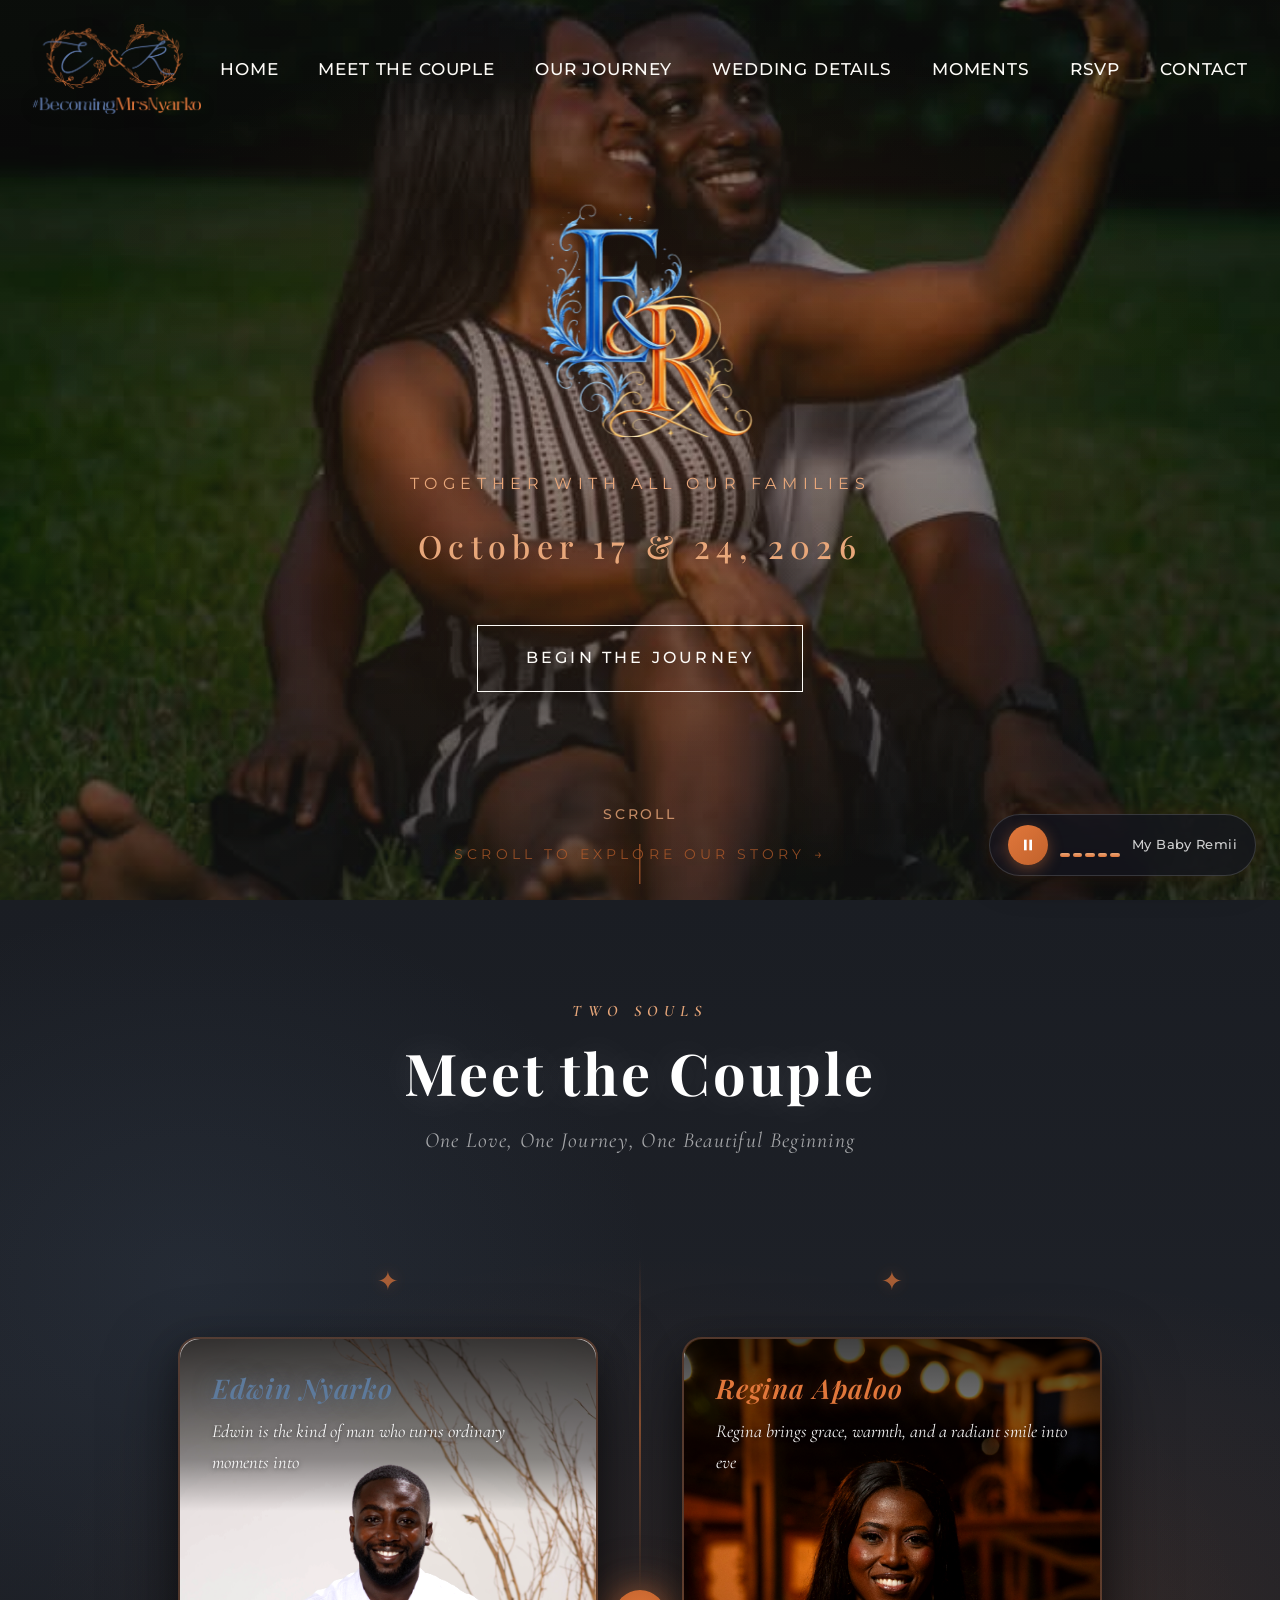
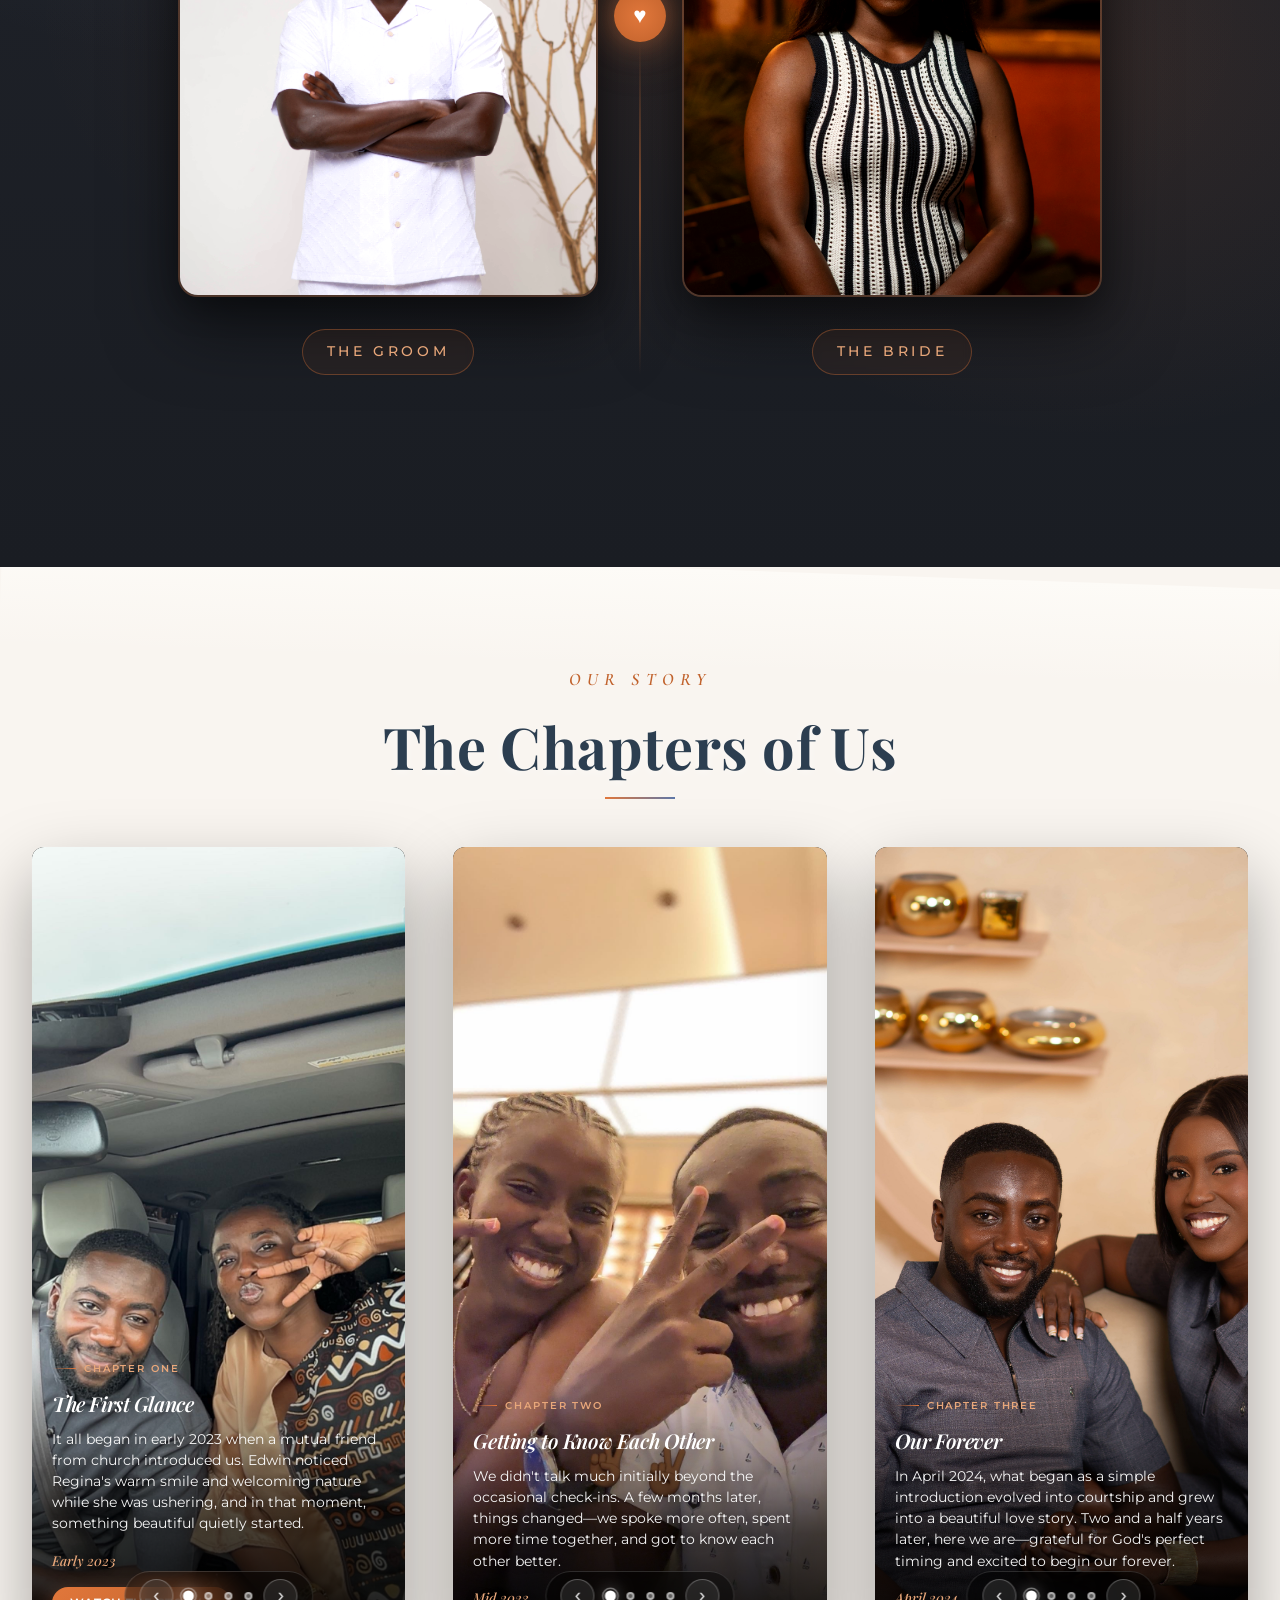
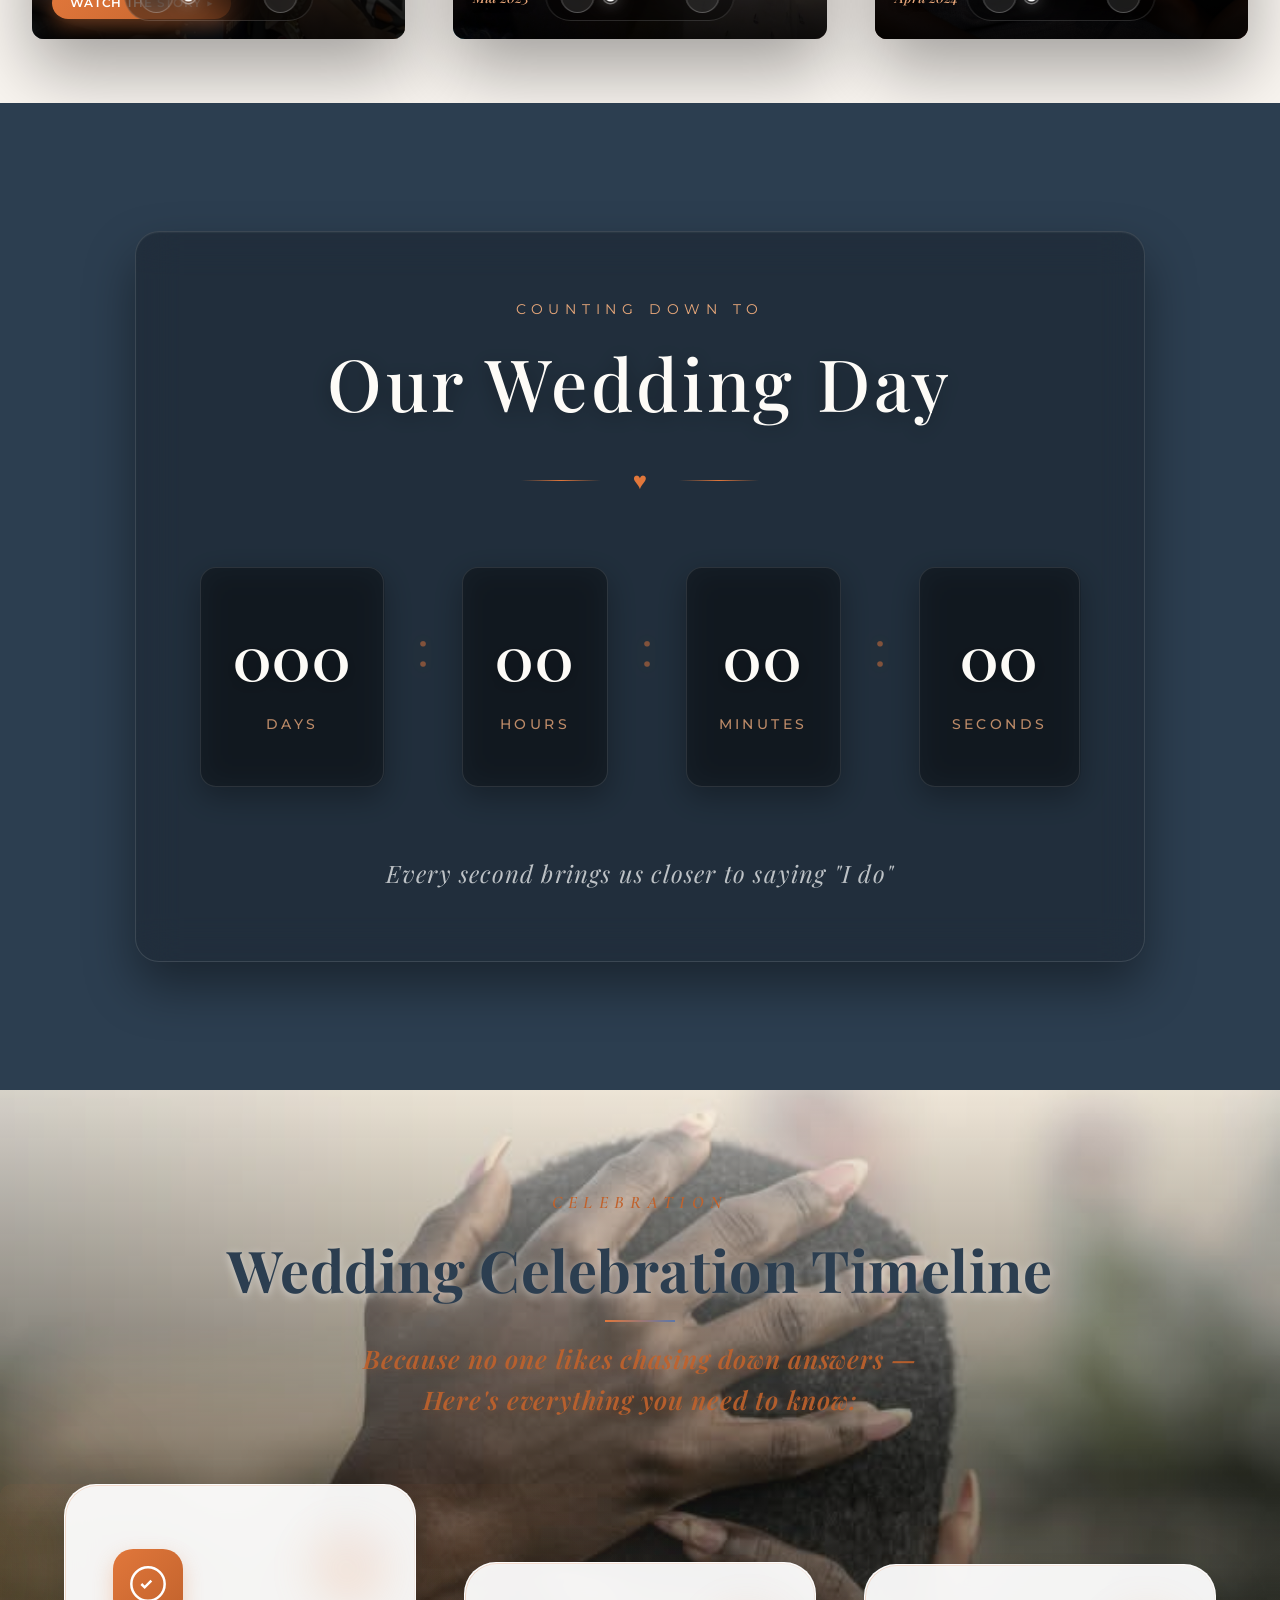
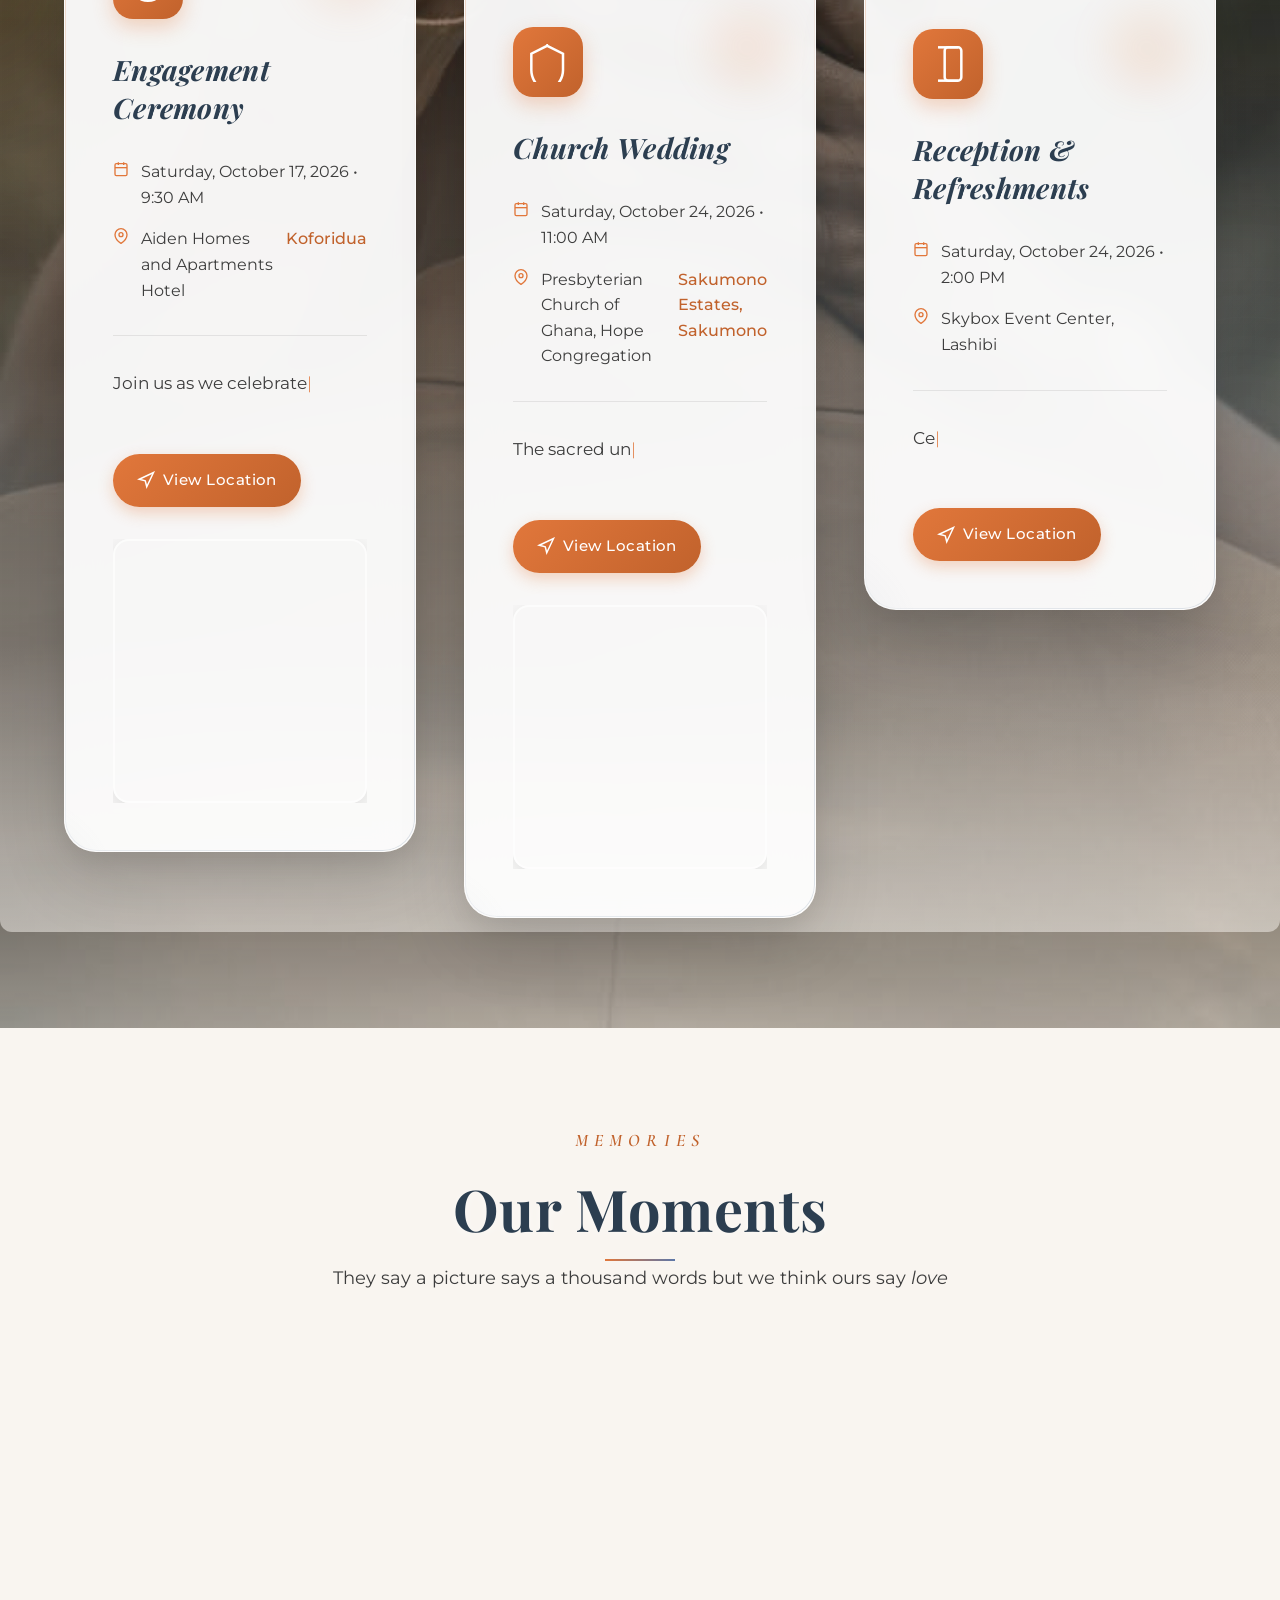
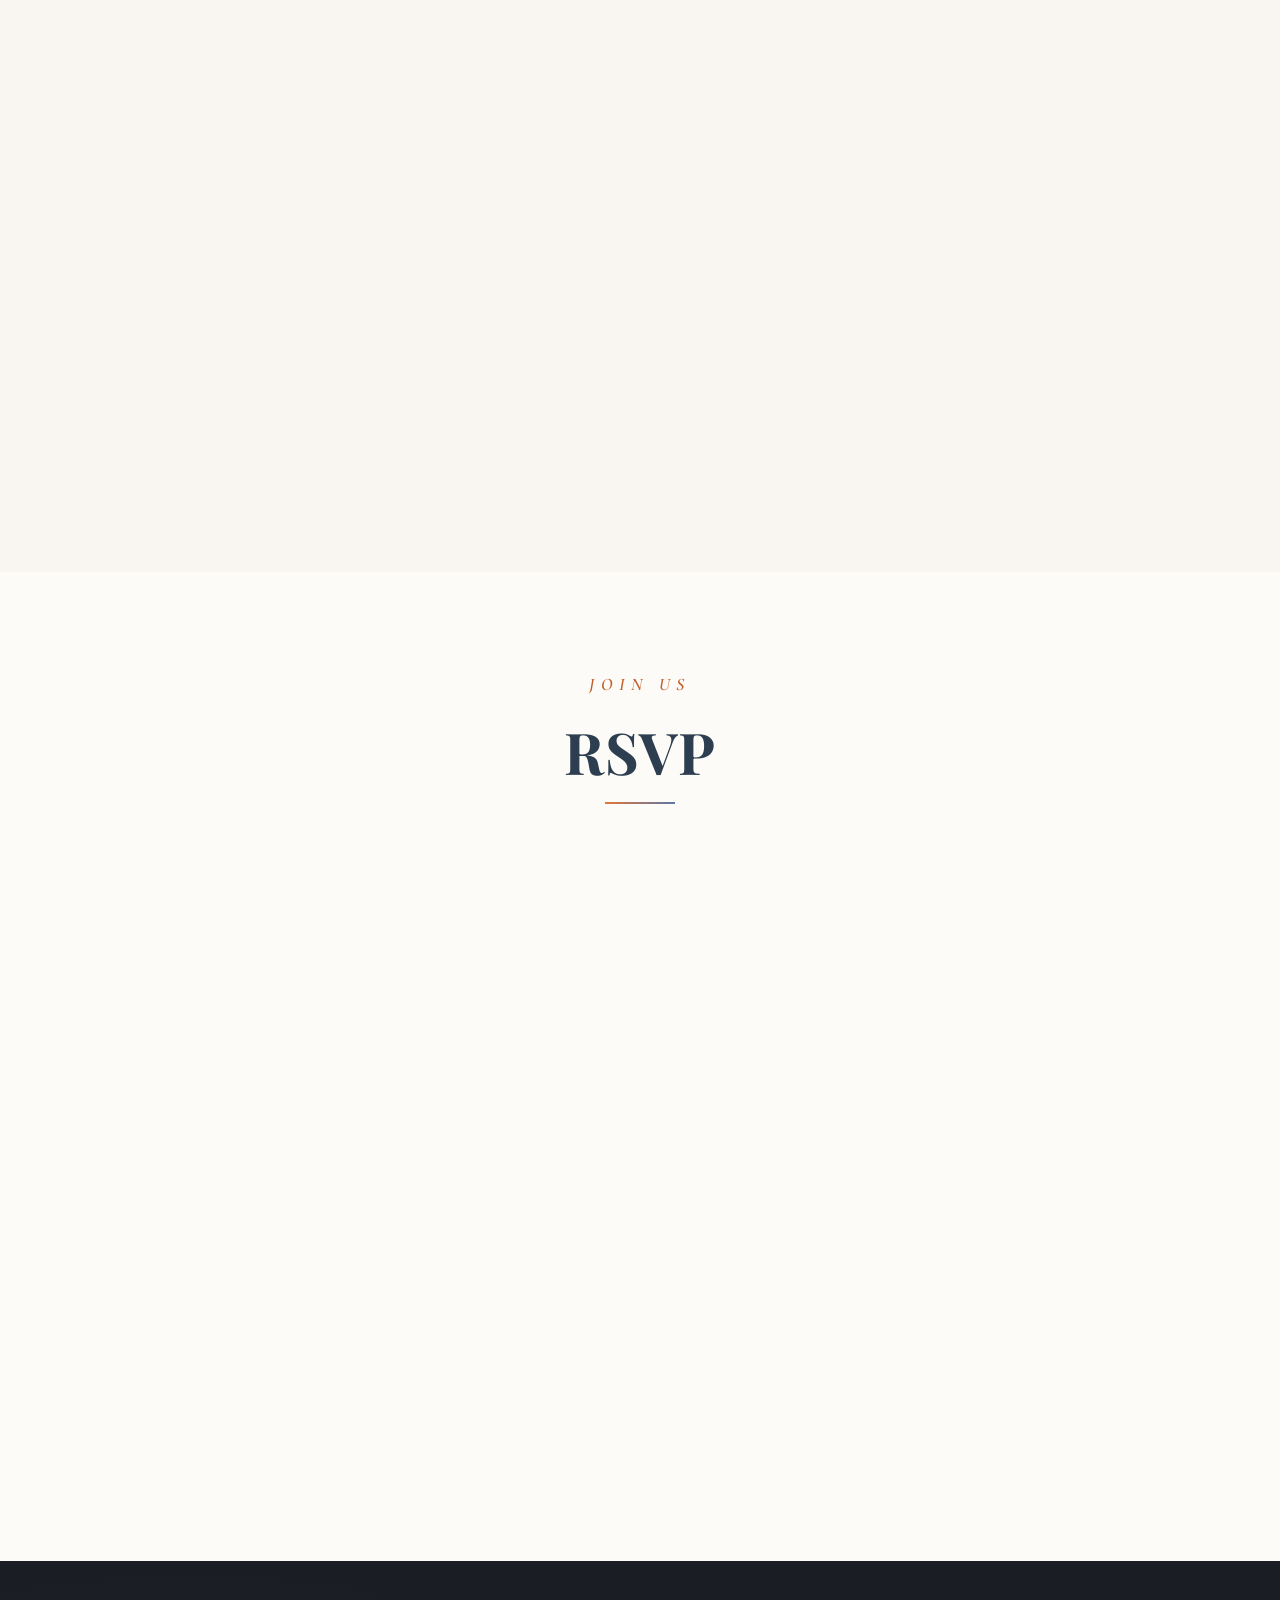
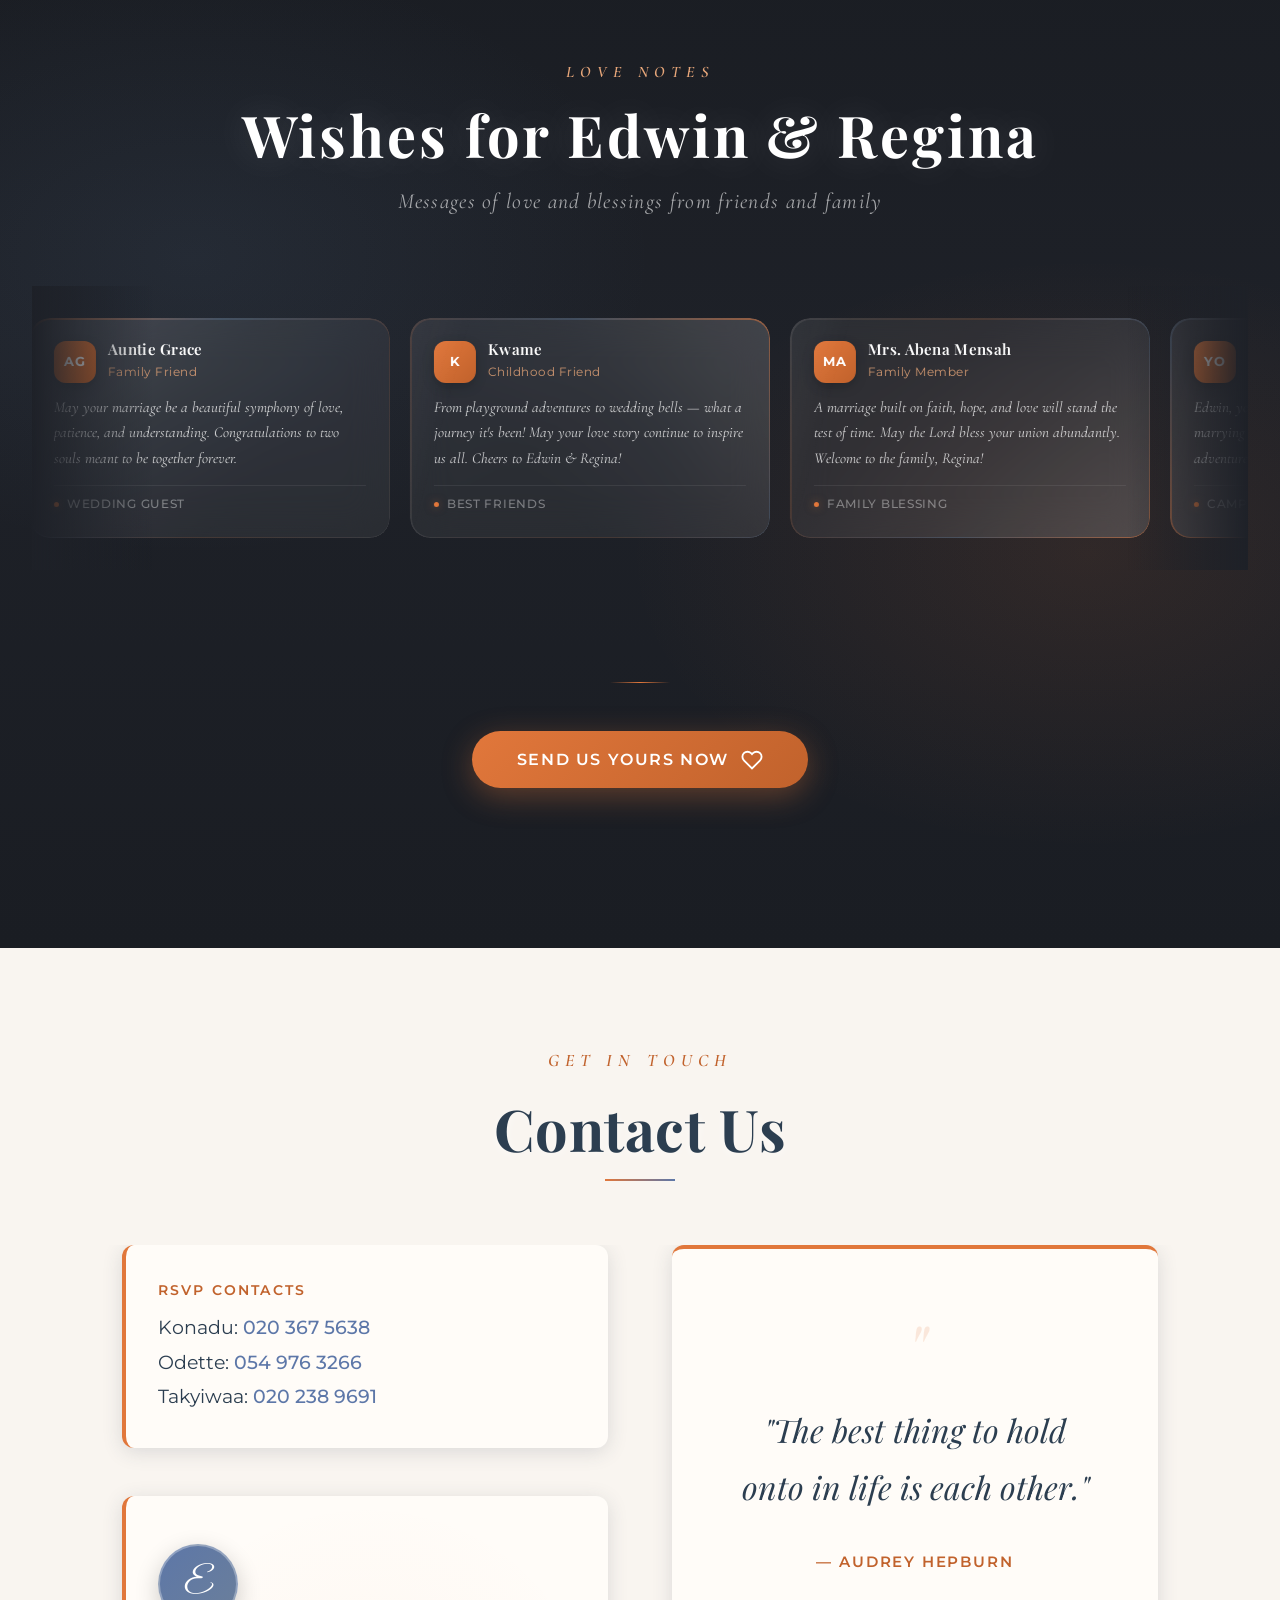
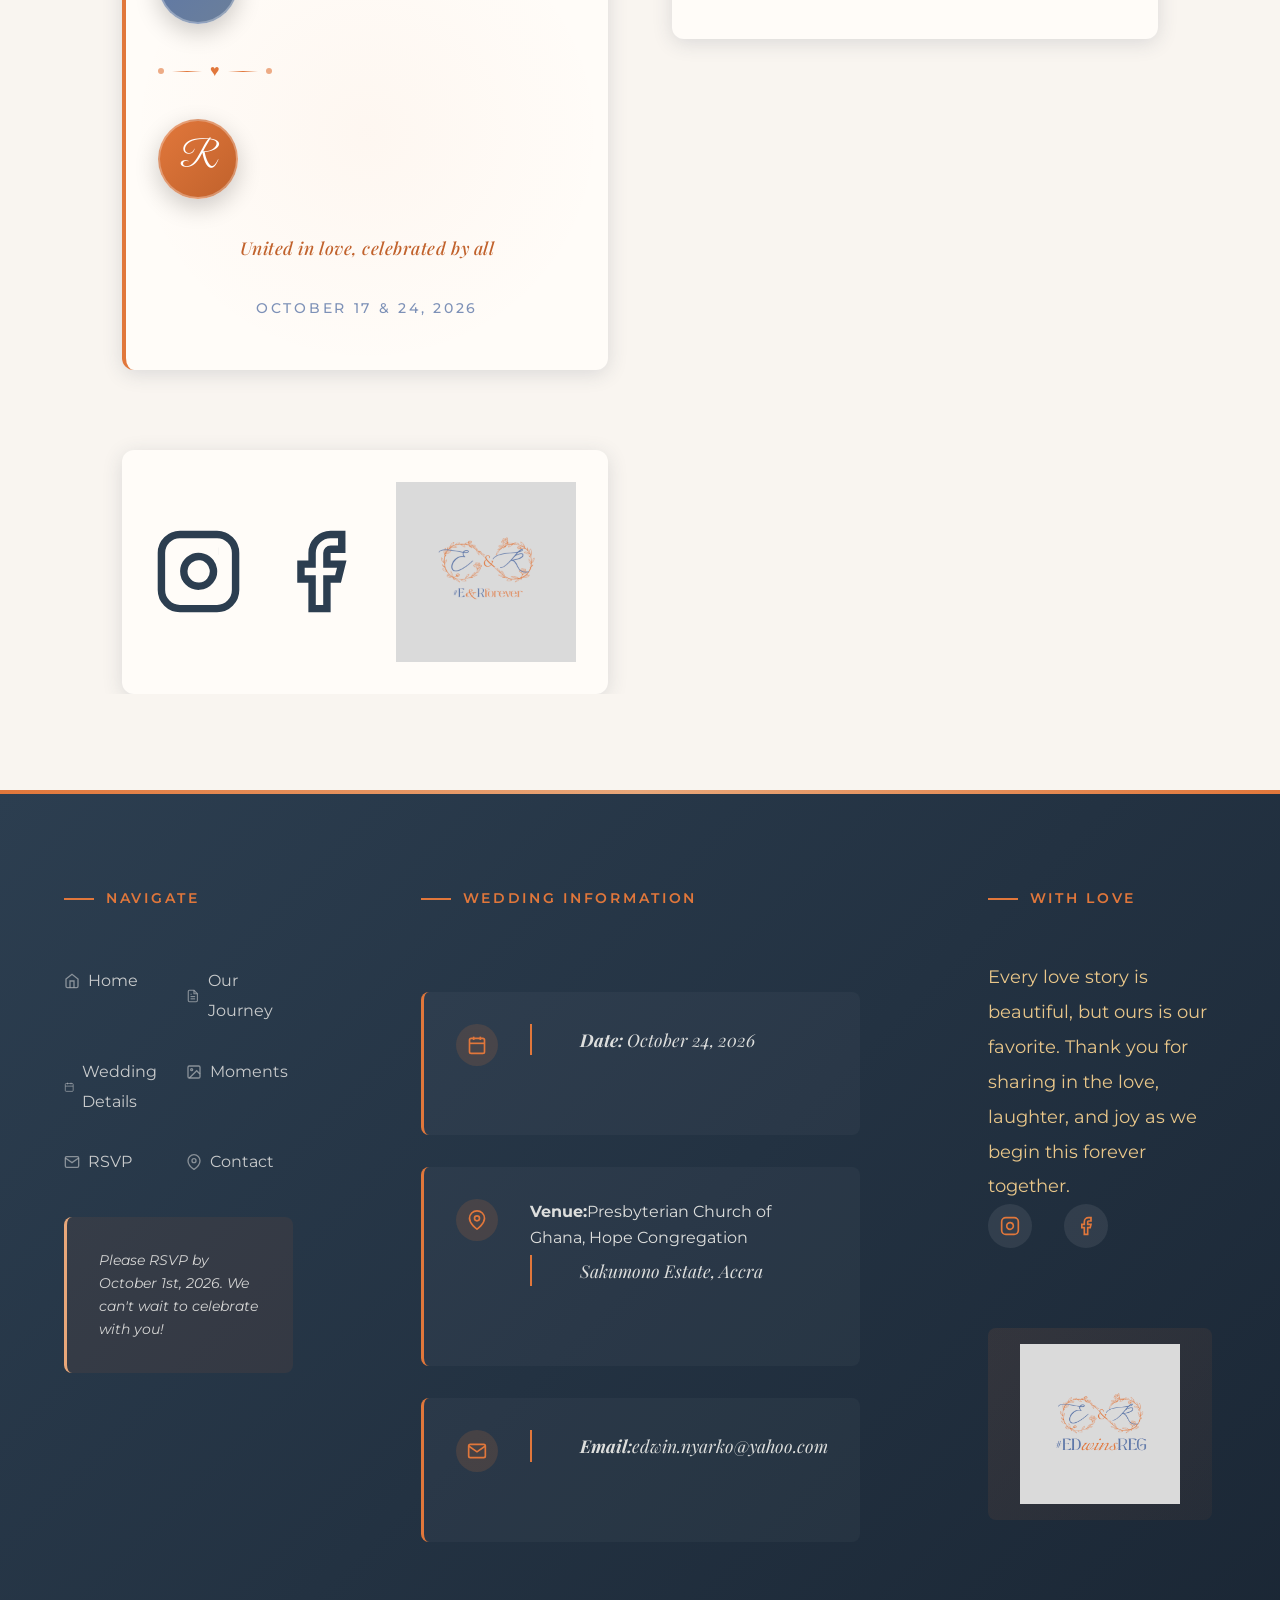
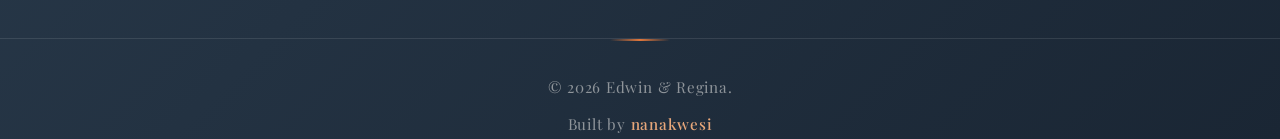
==== index.html @ 13829466 "Fix social preview meta tags" ====
<!DOCTYPE html>
<html lang="en">
<head>
    <meta charset="UTF-8">
    <meta name="viewport" content="width=device-width, initial-scale=1.0, maximum-scale=5.0, minimum-scale=1.0, viewport-fit=cover">
    <title>Edwin & Regina- Our wedding</title>
    <link rel="icon" href="favicon.ico">
    <meta name="description" content="Hello, Good day. We’re delighted to share this special news of our wedding with you. We would be happy to have you join us as we celebrate this special moment and the beginning of this journey together. Kindly find our wedding invitation attached, with all the details. We look forward to celebrating with you!">
    <meta property="og:title" content="Edwin & Regina | A Love Story">
    <meta property="og:description" content="Hello, Good day. We’re delighted to share this special news of our wedding with you. We would be happy to have you join us as we celebrate this special moment and the beginning of this journey together. Kindly find our wedding invitation attached, with all the details. We look forward to celebrating with you!">
    <meta property="og:image" content="social preview.jpeg">
    <meta property="og:image:width" content="1200">
    <meta property="og:image:height" content="630">
    <meta property="og:url" content="https://carsgod.github.io/EDwinsREG.forever/">
    <meta property="og:image" content="https://carsgod.github.io/EDwinsREG.forever/social%20preview.jpeg">
    <meta property="og:type" content="website">
    <meta name="twitter:card" content="summary_large_image">
    <meta name="twitter:title" content="Edwin & Regina | A Love Story">
    <meta name="twitter:description" content="Hello, Good day. We’re delighted to share this special news of our wedding with you. We would be happy to have you join us as we celebrate this special moment and the beginning of this journey together. Kindly find our wedding invitation attached, with all the details. We look forward to celebrating with you!">
    <meta name="twitter:image" content="https://carsgod.github.io/EDwinsREG.forever/social%20preview.jpeg">
    <link rel="preconnect" href="https://fonts.googleapis.com">
    <link rel="preconnect" href="https://fonts.gstatic.com" crossorigin>
    <link href="https://fonts.googleapis.com/css2?family=Great+Vibes&family=Playfair+Display:ital,wght@0,400;0,500;0,600;0,700;1,400&family=Cormorant+Garamond:ital,wght@0,300;0,400;0,500;0,600;1,300;1,400&family=Montserrat:wght@300;400;500&display=swap" rel="stylesheet">
    <link rel="stylesheet" href="styles.css">
</head>
<body>
    <!-- Navbar -->
    <nav id="navbar" class="navbar">
        <div class="nav-container">
            <a href="#home" class="nav-logo">
                <img src="images/Becoming Mrs Nyarko.png" alt="Edwin & Regina Wedding Logo" width="300" height="90" decoding="async" fetchpriority="high">
            </a>
            <button class="nav-toggle" aria-label="Toggle menu">
                <span></span>
                <span></span>
                <span></span>
            </button>
            <ul class="nav-menu">
                <li><a href="#home" class="nav-link">Home</a></li>
                <li><a href="#couple" class="nav-link">Meet the Couple</a></li>
                <li><a href="#journey" class="nav-link">Our Journey</a></li>
                <li><a href="#details" class="nav-link">Wedding Details</a></li>
                <li><a href="#moments" class="nav-link">Moments</a></li>
                <li><a href="#rsvp" class="nav-link">RSVP</a></li>
                <li><a href="#contact" class="nav-link">Contact</a></li>
            </ul>
        </div>
    </nav>

    <!-- Mobile Menu Overlay -->
    <div class="mobile-menu">
        <ul class="mobile-nav-list">
            <li><a href="#home" class="mobile-nav-link">Home</a></li>
            <li><a href="#couple" class="mobile-nav-link">Meet the Couple</a></li>
            <li><a href="#journey" class="mobile-nav-link">Our Journey</a></li>
            <li><a href="#details" class="mobile-nav-link">Wedding Details</a></li>
            <li><a href="#moments" class="mobile-nav-link">Moments</a></li>
            <li><a href="#rsvp" class="mobile-nav-link">RSVP</a></li>
            <li><a href="#contact" class="mobile-nav-link">Contact</a></li>
        </ul>
    </div>

    <!-- Hero Section -->
    <section id="home" class="hero">
        <div class="hero-video-wrapper">
             <video class="hero-video" autoplay muted loop playsinline poster="images 3/park.jpeg">
                <source src="herovideo.mp4" type="video/mp4">
            </video>
            <div class="hero-overlay"></div>
        </div>
        <div class="hero-content">
            <h1 class="hero-title animate-fade-up delay-1">
                <span class="name-edwin">Edwin</span>
                <span class="name-ampersand">&</span>
                <span class="name-regina">Regina</span>
            <img class="hero-names-image" src="images/meet couple background.png" alt="Edwin & Regina" width="480" height="270" decoding="async" fetchpriority="high">
            </h1>
            <p class="hero-subtitle animate-fade-up">Together with all our families</p>
            <div class="hero-date animate-fade-up delay-2">October 17 & 24, 2026</div>
            <a href="#couple" class="hero-cta animate-fade-up delay-3">Begin the Journey</a>
        </div>
        <div class="scroll-indicator animate-fade delay-4">
            <span>Scroll</span>
            <div class="scroll-arrow"></div>
        </div>
    </section>

    <!-- Meet the Couple Section -->
    <section id="couple" class="couple">
        <div class="couple-section-header">
            <span class="section-label">Two Souls</span>
            <h2 class="section-title">Meet the Couple</h2>
            <p class="couple-tagline">One Love, One Journey, One Beautiful Beginning</p>
        </div>

        <div class="couple-frames-outer">
            <div class="couple-ring-glow" aria-hidden="true"></div>

            <div class="couple-solo couple-solo--groom">
                <div class="couple-solo-ornament couple-solo-ornament--top" aria-hidden="true">✦</div>
                <div class="couple-portrait-frame">
                    <div class="couple-solo-info couple-card--groom">
                        <div class="couple-card-accent" aria-hidden="true"></div>
                        <h3 class="couple-card-name">Edwin Nyarko</h3>
                        <p class="couple-card-text">Edwin is the kind of man who turns ordinary moments into lifelong memories. With a heart rooted in faith and a spirit of quiet strength.</p>
                    </div>
                    <img src="images/Edwin.jpg.jpeg" alt="Edwin Nyarko — The Groom" class="couple-portrait" width="440" height="620" decoding="async">
                    <div class="couple-portrait-shine" aria-hidden="true"></div>
                </div>
                <span class="couple-role">The Groom</span>
            </div>

            <div class="couple-connector" aria-hidden="true">
                <div class="connector-line-gap"></div>
                <div class="connector-ring">
                    <span class="connector-heart">♥</span>
                </div>
                <div class="connector-line-gap"></div>
            </div>

            <div class="couple-solo couple-solo--bride">
                <div class="couple-solo-ornament couple-solo-ornament--top" aria-hidden="true">✦</div>
                <div class="couple-portrait-frame">
                    <div class="couple-solo-info couple-card--bride">
                        <div class="couple-card-accent" aria-hidden="true"></div>
                        <h3 class="couple-card-name">Regina Apaloo</h3>
                        <p class="couple-card-text">Regina brings grace, warmth, and a radiant smile into every room she enters. A woman of deep emotion and quiet elegance.</p>
                    </div>
                     <img src="images 3/Regina.jpg.jpeg" alt="Regina — The Bride" class="couple-portrait" width="440" height="620" decoding="async">
                    <div class="couple-portrait-shine" aria-hidden="true"></div>
                </div>
                <span class="couple-role">The Bride</span>
            </div>
        </div>
    </section>

    <!-- Our Journey Section -->
    <section id="journey" class="journey">
        <div class="section-header">
            <span class="section-label">Our Story</span>
            <h2 class="section-title">The Chapters of Us</h2>
        </div>

        <div class="journey-stage">
            <!-- Chapter 1 -->
            <div class="journey-chapter reveal" data-chapter="1">
                <div class="chapter-slider">
                    <div class="slide active" data-index="0">
                        <img src="images/chapter 1 first for scroll.JPG" alt="The first glance" class="slide-img" loading="lazy">
                        <div class="slide-overlay">
                            <span class="chapter-number">Chapter One</span>
                            <h3>The First Glance</h3>
                            <p>It all began in early 2023 when a mutual friend from church introduced us. Edwin noticed Regina's warm smile and welcoming nature while she was ushering, and in that moment, something beautiful quietly started.</p>
                            <div class="chapter-date">Early 2023</div>
                            <button class="play-video-btn">Watch the Story ▶</button>
                        </div>
                    </div>
                    <div class="slide" data-index="1">
                        <img src="images/chapter 1 second for scroll.jpeg" alt="First conversation" class="slide-img" loading="lazy">
                        <div class="slide-overlay">
                            <span class="chapter-number">Chapter One</span>
                            <h3>The First Glance</h3>
                            <p>A simple introduction at church opened the door to a love story neither of us saw coming, but both of us felt instantly.</p>
                            <div class="chapter-date">Early 2023</div>
                        </div>
                    </div>
                    <div class="slide" data-index="2">
                        <img src="images/chapter 1 third for scroll.jpeg" alt="First meeting" class="slide-img" loading="lazy">
                        <div class="slide-overlay">
                            <span class="chapter-number">Chapter One</span>
                            <h3>The First Glance</h3>
                            <p>What started as a casual hello soon became the beginning of everything—quiet moments, stolen glances, and hearts beginning to align.</p>
                            <div class="chapter-date">Early 2023</div>
                        </div>
                    </div>
                    <div class="slide" data-index="3">
                        <img src="images/chapter 1 fourth for scroll.jpeg" alt="The beginning" class="slide-img" loading="lazy">
                        <div class="slide-overlay">
                            <span class="chapter-number">Chapter One</span>
                            <h3>The First Glance</h3>
                            <p>That first moment wasn't loud or dramatic—it was gentle, steady, and felt like coming home before we even knew each other's names.</p>
                            <div class="chapter-date">Early 2023</div>
                        </div>
                    </div>

                    <div class="chapter-video-wrapper">
                        <video class="chapter-video" loop playsinline>
                            <source src="how we met.mp4" type="video/mp4">
                        </video>
                        <button class="video-back-btn" aria-label="Back to gallery">✕ Back to Gallery</button>
                    </div>

                    <div class="slider-controls">
                        <button class="slider-arrow prev" aria-label="Previous slide">‹</button>
                        <div class="slider-dots">
                            <button class="dot active" data-index="0" aria-label="Slide 1"></button>
                            <button class="dot" data-index="1" aria-label="Slide 2"></button>
                            <button class="dot" data-index="2" aria-label="Slide 3"></button>
                            <button class="dot" data-index="3" aria-label="Slide 4"></button>
                        </div>
                        <button class="slider-arrow next" aria-label="Next slide">›</button>
                    </div>
                </div>
            </div>

            <!-- Chapter 2 -->
            <div class="journey-chapter reveal" data-chapter="2">
                <div class="chapter-slider">
                    <div class="slide active" data-index="0">
                        <img src="images 2/chapter 2 first for scrolling.JPG" alt="Getting to know each other" class="slide-img" loading="lazy">
                        <div class="slide-overlay">
                            <span class="chapter-number">Chapter Two</span>
                            <h3>Getting to Know Each Other</h3>
                            <p>We didn't talk much initially beyond the occasional check-ins. A few months later, things changed—we spoke more often, spent more time together, and got to know each other better.</p>
                            <div class="chapter-date">Mid 2023</div>
                        </div>
                    </div>
                    <div class="slide" data-index="1">
                        <img src="images 2/chapter 2 second for scrolling.jpeg" alt="Growing closer" class="slide-img" loading="lazy">
                        <div class="slide-overlay">
                            <span class="chapter-number">Chapter Two</span>
                            <h3>Getting to Know Each Other</h3>
                            <p>Every conversation became a little longer, every meeting a little warmer. We found comfort in the simplest exchanges and excitement in every shared moment.</p>
                            <div class="chapter-date">Mid 2023</div>
                        </div>
                    </div>
                    <div class="slide" data-index="2">
                        <img src="images 2/chapter 2 third for scrolling.jpeg" alt="Deepening connection" class="slide-img" loading="lazy">
                        <div class="slide-overlay">
                            <span class="chapter-number">Chapter Two</span>
                            <h3>Getting to Know Each Other</h3>
                            <p>Laughter came easier, silences felt comfortable, and we realized we were building something real—one conversation at a time.</p>
                            <div class="chapter-date">Mid 2023</div>
                        </div>
                    </div>
                    <div class="slide" data-index="3">
                        <img src="images 2/chapter 2 fourth for scrolling.JPG" alt="Together" class="slide-img" loading="lazy">
                        <div class="slide-overlay">
                            <span class="chapter-number">Chapter Two</span>
                            <h3>Getting to Know Each Other</h3>
                            <p>By mid-2023, what began as polite check-ins had blossomed into genuine connection—and we both knew this was worth pursuing.</p>
                            <div class="chapter-date">Mid 2023</div>
                        </div>
                    </div>

                    <div class="slider-controls">
                        <button class="slider-arrow prev" aria-label="Previous slide">‹</button>
                        <div class="slider-dots">
                            <button class="dot active" data-index="0" aria-label="Slide 1"></button>
                            <button class="dot" data-index="1" aria-label="Slide 2"></button>
                            <button class="dot" data-index="2" aria-label="Slide 3"></button>
                            <button class="dot" data-index="3" aria-label="Slide 4"></button>
                        </div>
                        <button class="slider-arrow next" aria-label="Next slide">›</button>
                    </div>
                </div>
            </div>

            <!-- Chapter 3 -->
            <div class="journey-chapter reveal" data-chapter="3">
                <div class="chapter-slider">
                    <div class="slide active" data-index="0">
                        <img src="images 3/chapter 3 first for scrolling.jpeg" alt="Forever begins" class="slide-img" loading="lazy">
                        <div class="slide-overlay">
                            <span class="chapter-number">Chapter Three</span>
                            <h3>Our Forever</h3>
                            <p>In April 2024, what began as a simple introduction evolved into courtship and grew into a beautiful love story. Two and a half years later, here we are—grateful for God's perfect timing and excited to begin our forever.</p>
                            <div class="chapter-date">April 2024</div>
                        </div>
                    </div>
                    <div class="slide" data-index="1">
                        <img src="images 3/chapter 3 second for scrolling.jpeg" alt="Forever begins" class="slide-img" loading="lazy">
                        <div class="slide-overlay">
                            <span class="chapter-number">Chapter Three</span>
                            <h3>Our Forever</h3>
                            <p>From that first church introduction to this beautiful promise of forever—every step felt like divine timing leading us here.</p>
                            <div class="chapter-date">April 2024</div>
                        </div>
                    </div>
                    <div class="slide" data-index="2">
                        <img src="images 3/chapter 3 third for scrolling.jpeg" alt="Romantic moments" class="slide-img" loading="lazy">
                        <div class="slide-overlay">
                            <span class="chapter-number">Chapter Three</span>
                            <h3>Our Forever</h3>
                            <p>Love isn't just in grand gestures—it's in quiet mornings, gentle hands, and choosing each other even when the world gets loud.</p>
                            <div class="chapter-date">April 2024</div>
                        </div>
                    </div>
                    <div class="slide" data-index="3">
                        <img src="images 3/chapter 3 fourth forscrolling.jpg" alt="Wedding look" class="slide-img" loading="lazy">
                        <div class="slide-overlay">
                            <span class="chapter-number">Chapter Three</span>
                            <h3>Our Forever</h3>
                            <p>And now we stand at the threshold of marriage—not just as two people in love, but as two souls who chose each other, every single day.</p>
                            <div class="chapter-date">April 2024</div>
                        </div>
                    </div>

                    <div class="slider-controls">
                        <button class="slider-arrow prev" aria-label="Previous slide">‹</button>
                        <div class="slider-dots">
                            <button class="dot active" data-index="0" aria-label="Slide 1"></button>
                            <button class="dot" data-index="1" aria-label="Slide 2"></button>
                            <button class="dot" data-index="2" aria-label="Slide 3"></button>
                            <button class="dot" data-index="3" aria-label="Slide 4"></button>
                        </div>
                        <button class="slider-arrow next" aria-label="Next slide">›</button>
                    </div>
                </div>
            </div>
        </div>
    </section>

    <!-- Countdown Section -->
    <section id="countdown" class="countdown">
        <div class="countdown-bg">
            <div class="particles" id="particles"></div>
            <div class="countdown-gradient"></div>
        </div>

        <div class="countdown-container section-reveal from-bottom">
            <div class="countdown-header">
                <span class="countdown-label">Counting Down To</span>
                <h2 class="countdown-title">Our Wedding Day</h2>
                <div class="countdown-divider">
                    <span class="divider-line"></span>
                    <span class="divider-heart">♥</span>
                    <span class="divider-line"></span>
                </div>
            </div>

            <div class="countdown-timer">
                <div class="time-block" data-unit="days">
                    <div class="time-value" id="days">000</div>
                    <div class="time-label">Days</div>
                    <div class="time-glow"></div>
                </div>

                <div class="time-separator">
                    <span>:</span>
                </div>

                <div class="time-block" data-unit="hours">
                    <div class="time-value" id="hours">00</div>
                    <div class="time-label">Hours</div>
                    <div class="time-glow"></div>
                </div>

                <div class="time-separator">
                    <span>:</span>
                </div>

                <div class="time-block" data-unit="minutes">
                    <div class="time-value" id="minutes">00</div>
                    <div class="time-label">Minutes</div>
                    <div class="time-glow"></div>
                </div>

                <div class="time-separator">
                    <span>:</span>
                </div>

                <div class="time-block" data-unit="seconds">
                    <div class="time-value" id="seconds">00</div>
                    <div class="time-label">Seconds</div>
                    <div class="time-glow"></div>
                </div>
            </div>

            <div class="countdown-message">
                <p>Every second brings us closer to saying "I do"</p>
            </div>
        </div>
    </section>

    <!-- Celebration Section -->
    <section id="details" class="details">
        <div class="section-header">
            <span class="section-label">Celebration</span>
            <h2 class="section-title">Wedding Celebration Timeline</h2>
        <p class="celebration-intro">Because no one likes chasing down answers — Here's everything you need to know:</p>
        </div>
        <div class="celebration-stage">
            <!-- Card 1 - Far Left -->
            <div class="celebration-card reveal-card" data-index="0">
                <div class="card-inner">
                    <div class="card-ornament"></div>
                    <div class="card-icon">
                        <svg xmlns="http://www.w3.org/2000/svg" width="40" height="40" viewBox="0 0 24 24" fill="none" stroke="currentColor" stroke-width="1.5">
                            <circle cx="12" cy="12" r="10"></circle>
                            <path d="M8 12l2 2 4-4"></path>
                        </svg>
                    </div>
                    <h3>Engagement Ceremony</h3>
                    <div class="card-meta">
                        <div class="card-time">
                            <svg xmlns="http://www.w3.org/2000/svg" width="16" height="16" viewBox="0 0 24 24" fill="none" stroke="currentColor" stroke-width="2">
                                <rect x="3" y="4" width="18" height="18" rx="2" ry="2"></rect>
                                <line x1="16" y1="2" x2="16" y2="6"></line>
                                <line x1="8" y1="2" x2="8" y2="6"></line>
                                <line x1="3" y1="10" x2="21" y2="10"></line>
                            </svg>
                            Saturday, October 17, 2026 • 9:30 AM
                        </div>
                        <div class="card-location">
                            <svg xmlns="http://www.w3.org/2000/svg" width="16" height="16" viewBox="0 0 24 24" fill="none" stroke="currentColor" stroke-width="2">
                                <path d="M21 10c0 7-9 13-9 13s-9-6-9-13a9 9 0 0 1 18 0z"></path>
                                <circle cx="12" cy="10" r="3"></circle>
                            </svg>
                            Aiden Homes and Apartments Hotel<br><span>Koforidua</span>
                        </div>
                    </div>
                    <p class="card-description typewriter" data-text="Join us as we celebrate the joyous occasion of our engagement with intimate family and close friends.">Join us as we celebrate the joyous occasion of our engagement with intimate family and close friends.</p>
                    <a class="show-map-btn" href="https://www.google.com/maps/search/?api=1&query=Aiden+Homes+and+Apartments+Hotel+Koforidua" target="_blank" rel="noopener noreferrer" aria-label="Open location in Google Maps">
                        <svg xmlns="http://www.w3.org/2000/svg" width="18" height="18" viewBox="0 0 24 24" fill="none" stroke="currentColor" stroke-width="2">
                            <polygon points="3 11 22 2 13 21 11 13 3 11"></polygon>
                        </svg>
                        View Location
                    </a>
                    <div class="card-map hidden-map">
                        <div class="map-frame">
                            <iframe src="https://maps.google.com/maps?q=Aiden+Homes+and+Apartments+Hotel+Koforidua&t=&z=13&ie=UTF8&iwloc=&output=embed" width="100%" height="250" style="border:0; border-radius: 12px;" allowfullscreen="" width="440" height="620" decoding="async"></iframe>
                        </div>
                    </div>
                </div>
            </div>

            <!-- Card 2 - Center -->
            <div class="celebration-card reveal-card" data-index="1">
                <div class="card-inner">
                    <div class="card-ornament"></div>
                    <div class="card-icon">
                        <svg xmlns="http://www.w3.org/2000/svg" width="40" height="40" viewBox="0 0 24 24" fill="none" stroke="currentColor" stroke-width="1.5">
                            <path d="M12 2L2 7v10c0 5.5 3.8 10.7 9 12 6.2-1.3 10-6.5 10-12V7l-10-5z"></path>
                        </svg>
                    </div>
                    <h3>Church Wedding</h3>
                    <div class="card-meta">
                        <div class="card-time">
                            <svg xmlns="http://www.w3.org/2000/svg" width="16" height="16" viewBox="0 0 24 24" fill="none" stroke="currentColor" stroke-width="2">
                                <rect x="3" y="4" width="18" height="18" rx="2" ry="2"></rect>
                                <line x1="16" y1="2" x2="16" y2="6"></line>
                                <line x1="8" y1="2" x2="8" y2="6"></line>
                                <line x1="3" y1="10" x2="21" y2="10"></line>
                            </svg>
                            Saturday, October 24, 2026 • 11:00 AM
                        </div>
                        <div class="card-location">
                            <svg xmlns="http://www.w3.org/2000/svg" width="16" height="16" viewBox="0 0 24 24" fill="none" stroke="currentColor" stroke-width="2">
                                <path d="M21 10c0 7-9 13-9 13s-9-6-9-13a9 9 0 0 1 18 0z"></path>
                                <circle cx="12" cy="10" r="3"></circle>
                            </svg>
                            Presbyterian Church of Ghana, Hope Congregation<br><span>Sakumono Estates, Sakumono</span>
                        </div>
                    </div>
                    <p class="card-description typewriter" data-text="The sacred union of Edwin and Regina in holy matrimony, surrounded by loved ones.">The sacred union of Edwin and Regina in holy matrimony, surrounded by loved ones.</p>
                    <a class="show-map-btn" href="https://www.google.com/maps/search/?api=1&query=Presbyterian+Church+of+Ghana+Hope+Congregation+Sakumono" target="_blank" rel="noopener noreferrer" aria-label="Open location in Google Maps">
                        <svg xmlns="http://www.w3.org/2000/svg" width="18" height="18" viewBox="0 0 24 24" fill="none" stroke="currentColor" stroke-width="2">
                            <polygon points="3 11 22 2 13 21 11 13 3 11"></polygon>
                        </svg>
                        View Location
                    </a>
                    <div class="card-map hidden-map">
                        <div class="map-frame">
                             <iframe src="https://maps.google.com/maps?q=Presbyterian+Church+of+Ghana+Hope+Congregation+Sakumono&t=&z=13&ie=UTF8&iwloc=&output=embed" width="100%" height="250" style="border:0; border-radius: 12px;" allowfullscreen="" loading="lazy"></iframe>
                        </div>
                    </div>
                </div>
            </div>

            <!-- Card 3 - Far Right -->
            <div class="celebration-card reveal-card" data-index="2">
                <div class="card-inner">
                    <div class="card-ornament"></div>
                    <div class="card-icon">
                        <svg xmlns="http://www.w3.org/2000/svg" width="40" height="40" viewBox="0 0 24 24" fill="none" stroke="currentColor" stroke-width="1.5">
                            <path d="M18 2h-6a2 2 0 0 0-2 2v16a2 2 0 0 0 2 2h6a2 2 0 0 0 2-2V4a2 2 0 0 0-2-2z"></path>
                            <path d="M6 2h12"></path>
                            <path d="M6 22h12"></path>
                        </svg>
                    </div>
                    <h3>Reception & Refreshments</h3>
                    <div class="card-meta">
                        <div class="card-time">
                            <svg xmlns="http://www.w3.org/2000/svg" width="16" height="16" viewBox="0 0 24 24" fill="none" stroke="currentColor" stroke-width="2">
                                <rect x="3" y="4" width="18" height="18" rx="2" ry="2"></rect>
                                <line x1="16" y1="2" x2="16" y2="6"></line>
                                <line x1="8" y1="2" x2="8" y2="6"></line>
                                <line x1="3" y1="10" x2="21" y2="10"></line>
                            </svg>
                            Saturday, October 24, 2026 • 2:00 PM
                        </div>
                        <div class="card-location">
                            <svg xmlns="http://www.w3.org/2000/svg" width="16" height="16" viewBox="0 0 24 24" fill="none" stroke="currentColor" stroke-width="2">
                                <path d="M21 10c0 7-9 13-9 13s-9-6-9-13a9 9 0 0 1 18 0z"></path>
                                <circle cx="12" cy="10" r="3"></circle>
                            </svg>
                             Skybox Event Center, Lashibi
                        </div>
                    </div>
                    <p class="card-description typewriter" data-text="Celebrate the newlyweds with dinner, dancing, and joyous festivities under the stars.">Celebrate the newlyweds with dinner, dancing, and joyous festivities under the stars.</p>
                    <a class="show-map-btn" href="https://www.google.com/maps/search/?api=1&query=Skybox+Event+Center+Lashibi" target="_blank" rel="noopener noreferrer" aria-label="Open location in Google Maps">
                        <svg xmlns="http://www.w3.org/2000/svg" width="18" height="18" viewBox="0 0 24 24" fill="none" stroke="currentColor" stroke-width="2">
                            <polygon points="3 11 22 2 13 21 11 13 3 11"></polygon>
                        </svg>
                        View Location
                    </a>
                    <div class="card-map hidden-map">
                        <div class="map-frame">
                            <iframe src="https://maps.google.com/maps?q=Skybox+Event+Center+Lashibi&t=&z=13&ie=UTF8&iwloc=&output=embed" width="100%" height="250" style="border:0; border-radius: 12px;" allowfullscreen="" width="440" height="620" decoding="async"></iframe>
                        </div>
                    </div>
                </div>
            </div>
        </div>
    </section>

    <!-- Moments Gallery Section -->
    <section id="moments" class="moments">
        <div class="section-header">
            <span class="section-label">Memories</span>
            <h2 class="section-title">Our Moments</h2>
            <p class="section-quote">They say a picture says a thousand words but we think ours say <em>love</em></p>
        <div class="gallery-viewport">
                <div class="gallery-track-wrapper">
                    <div class="gallery-track">
                     <div class="gallery-card" data-category="engagement">
                         <img src="images 2/use somewhere high.jpeg" alt="Our engagement" width="440" height="620" decoding="async">
                        <div class="gallery-card-caption">
                            <span>The Beginning of Forever</span>
                        </div>
                    </div>
                    <div class="gallery-card" data-category="travel">
                        <img src="images/first pic for memories.jpeg" alt="Travel adventure" width="440" height="620" decoding="async">
                        <div class="gallery-card-caption">
                            <span>Adventures Together</span>
                        </div>
                    </div>
                     <div class="gallery-card" data-category="everyday">
                         <img src="images 2/image 1.jpeg" alt="Everyday love" width="440" height="620" decoding="async">
                        <div class="gallery-card-caption">
                            <span>Simple Moments</span>
                        </div>
                    </div>
                     <div class="gallery-card" data-category="family">
                         <img src="images 3/same cloth 1.jpeg" alt="With family" width="440" height="620" decoding="async">
                        <div class="gallery-card-caption">
                            <span>Seemless Happiness</span>
                        </div>
                    </div>
                     <div class="gallery-card" data-category="laugh">
                         <img src="images 3/kinda romantic.jpeg" alt="Laughing together" width="440" height="620" decoding="async">
                        <div class="gallery-card-caption">
                            <span>Endless Laughter</span>
                        </div>
                    </div>
                     <div class="gallery-card" data-category="nature">
                         <img src="images 3/park.jpeg" alt="Nature walk" width="440" height="620" decoding="async">
                        <div class="gallery-card-caption">
                            <span>In Nature's Embrace</span>
                        </div>
                    </div>
                     <div class="gallery-card" data-category="cooking">
                         <img src="images 2/woman power.jpeg" alt="Cooking together" width="440" height="620" decoding="async">
                        <div class="gallery-card-caption">
                            <span>Memories</span>
                        </div>
                    </div>
                     <div class="gallery-card" data-category="sunset">
                         <img src="images 2/img 18.jpeg" alt="Sunset stroll" width="440" height="620" decoding="async">
                        <div class="gallery-card-caption">
                            <span>Golden Hour</span>
                        </div>
                    </div>
                     <div class="gallery-card" data-category="memories">
                         <img src="images 2/image 14.jpg" alt="First memories" width="440" height="620" decoding="async">
                        <div class="gallery-card-caption">
                            <span>First Memories</span>
                        </div>
                    </div>
                   
                    <div class="gallery-card" data-category="style">
                        <img src="images 2/same cloth 2.jpeg" alt="Matching outfits" width="440" height="620" decoding="async">
                        <div class="gallery-card-caption">
                            <span>Two Hearts, One Vibe</span>
                        </div>
                    </div>
                     <div class="gallery-card" data-category="style">
                         <img src="images 2/white mode 1.jpeg" alt="White mode" width="440" height="620" decoding="async">
                         <div class="gallery-card-caption">
                             <span>Pure & White</span>
                         </div>
                     </div>
                     <div class="gallery-card" data-category="wedding">
                         <img src="images 3/looks wedding.jpeg" alt="Wedding looks" width="440" height="620" decoding="async">
                         <div class="gallery-card-caption">
                             <span>Wedding Glam</span>
                         </div>
                     </div>
                     <div class="gallery-card" data-category="candid">
                         <img src="images 3/Moment some 3.jpeg" alt="Candid moment" width="440" height="620" decoding="async">
                         <div class="gallery-card-caption">
                             <span>Candid Moments</span>
                         </div>
                     </div>
                     <div class="gallery-card" data-category="candid">
                         <img src="images 2/Moment some.jpg" alt="Candid moment" width="440" height="620" decoding="async">
                         <div class="gallery-card-caption">
                             <span>Unposed Beauty</span>
                         </div>
                     </div>
                     <div class="gallery-card" data-category="candid">
                         <img src="images 3/Moment some 2.jpeg" alt="Candid moment" width="440" height="620" decoding="async">
                         <div class="gallery-card-caption">
                             <span>Just Us</span>
                         </div>
                     </div>
                     </div>
                     </div>
                     </div>
                </div>
                <div class="gallery-scroll-hint">Scroll to explore our story →</div>
            </div>
        </div>
    </section>

    <!-- Gallery Lightbox -->
    <div id="lightbox" class="lightbox">
        <button class="lightbox-close" aria-label="Close lightbox">&times;</button>
        <div class="lightbox-content">
            <img id="lightbox-img" src="" alt="">
            <p id="lightbox-caption" class="lightbox-caption"></p>
        </div>
        <button class="lightbox-prev" aria-label="Previous image">&lsaquo;</button>
        <button class="lightbox-next" aria-label="Next image">&rsaquo;</button>
    </div>

    <!-- RSVP Section -->
    <section id="rsvp" class="rsvp">
        <div class="section-header">
            <span class="section-label"> join us </span>
            <h2 class="section-title">RSVP</h2>
        </div>

        <div class="rsvp-container section-reveal from-left">
            <div class="rsvp-message reveal-fade">
                <p>Your presence would mean the world to us. Please let us know if you can celebrate this special day with us by October 1st, 2026.</p>
            </div>

            <form class="rsvp-form" id="rsvpForm">
                <div class="form-group reveal" style="transition-delay: 0ms;">
                    <select id="attendance" name="attendance" required>
                        <option value="" disabled selected></option>
                        <option value="accept">Joyfully Accepts</option>
                        <option value="decline">Regretfully Declines</option>
                    </select>
                    <label for="attendance">Will you be attending our wedding?</label>
                    <div class="form-line"></div>
                </div>

                <div class="form-group reveal" style="transition-delay: 120ms;">
                    <input type="text" id="name" name="name" required>
                    <label for="name">Full Name</label>
                    <div class="form-line"></div>
                </div>

                <div class="form-group reveal" style="transition-delay: 240ms;">
                    <input type="tel" id="phone" name="phone" required>
                    <label for="phone">Phone Number</label>
                    <div class="form-line"></div>
                </div>

                <div class="form-group reveal" style="transition-delay: 600ms;">
                    <select id="events" name="events" required>
                        <option value="" disabled selected></option>
                        <option value="engagement">Engagement only</option>
                        <option value="ceremony">Wedding Ceremony only</option>
                        <option value="both">Both Wedding Ceremony and Reception</option>
                        <option value="All three">All the events</option>
                    </select>
                    <label for="events">Which events will you attend?</label>
                    <div class="form-line"></div>
                </div>

                <button type="submit" class="rsvp-submit reveal-scale">
                    <span>Send RSVP</span>
                    <div class="button-glow"></div>
                </button>
            </form>

            <div class="rsvp-success" id="rsvpSuccess">
                <div class="success-icon">&#10003;</div>
                <h3>Thank You!</h3>
                <p>Your RSVP has been received. We can't wait to celebrate with you!</p>
            </div>
        </div>
    </section>

    <!-- RSVP Send Method Modal -->
    <div class="modal-overlay" id="methodModal">
        <div class="modal-card method-modal">
            <h3>How would you like to send your RSVP?</h3>
            <p class="modal-subtitle">Choose your preferred method below</p>
            <div class="method-options">
                <button class="method-btn whatsapp-btn" data-method="whatsapp">
                    <svg viewBox="0 0 24 24" fill="currentColor"><path d="M17.472 14.382c-.297-.149-1.758-.867-2.03-.967-.273-.099-.471-.148-.67.15-.197.297-.767.966-.94 1.164-.173.199-.347.223-.644.075-.297-.15-1.255-.463-2.39-1.475-.883-.788-1.48-1.761-1.653-2.059-.173-.297-.018-.458.13-.606.134-.133.298-.347.446-.52.149-.174.198-.298.298-.497.099-.198.05-.371-.025-.52-.075-.149-.669-1.612-.916-2.207-.242-.579-.487-.5-.669-.51-.173-.008-.371-.01-.57-.01-.198 0-.52.074-.792.372-.272.297-1.04 1.016-1.04 2.479 0 1.462 1.065 2.875 1.213 3.074.149.198 2.096 3.2 5.077 4.487.709.306 1.262.489 1.694.625.712.227 1.36.195 1.871.118.571-.085 1.758-.719 2.006-1.413.248-.694.248-1.289.173-1.413-.074-.124-.272-.198-.57-.347m-5.421 7.403h-.004a9.87 9.87 0 01-5.031-1.378l-.361-.214-3.741.982.998-3.648-.235-.374a9.86 9.86 0 01-1.51-5.26c.001-5.45 4.436-9.884 9.888-9.884 2.64 0 5.122 1.03 6.988 2.898a9.825 9.825 0 012.893 6.994c-.003 5.45-4.437 9.884-9.885 9.884m8.413-18.297A11.815 11.815 0 0012.05 0C5.495 0 .16 5.335.157 11.892c0 2.096.547 4.142 1.588 5.945L.057 24l6.305-1.654a11.882 11.882 0 005.683 1.448h.005c6.554 0 11.89-5.335 11.893-11.893a11.821 11.821 0 00-3.48-8.413z"/></svg>
                    <span>WhatsApp</span>
                </button>
                <button class="method-btn sms-btn" data-method="sms">
                    <svg viewBox="0 0 24 24" fill="currentColor"><path d="M20 2H4c-1.1 0-2 .9-2 2v18l4-4h14c1.1 0 2-.9 2-2V4c0-1.1-.9-2-2-2zm0 14H5.17L4 17.17V4h16v12zM7 9h2v2H7zm4 0h2v2h-2zm4 0h2v2h-2z"/></svg>
                    <span>SMS</span>
                </button>
            </div>
            <button class="modal-close-btn" aria-label="Close">Cancel</button>
        </div>
    </div>

    <!-- RSVP Contact Selection Modal -->
    <div class="modal-overlay" id="contactModal">
        <div class="modal-card contact-modal">
            <h3>Select an RSVP Contact</h3>
            <p class="modal-subtitle">Choose who you'd like to send your RSVP to</p>
            <div class="contact-options" id="contactOptions">
                <button class="contact-option-btn" data-name="Konadu" data-phone="233203675638">
                    <span class="contact-name">Odette</span>
                    <span class="contact-phone">020 367 5638</span>
                </button>
                <button class="contact-option-btn" data-name="Odette" data-phone="233549763266">
                    <span class="contact-name">Konadu</span>
                    <span class="contact-phone">054 976 3266</span>
                </button>
                <button class="contact-option-btn" data-name="Takyiwaa" data-phone="233202389691">
                    <span class="contact-name">Takyiwaa</span>
                    <span class="contact-phone">020 238 9691</span>
                </button>
            </div>
            <button class="modal-close-btn" id="backToMethodBtn" aria-label="Back">Back</button>
        </div>
    </div>

    <!-- Wishes Section -->
    <section id="wishes" class="wishes">
        <div class="wishes-particles" id="wishesParticles"></div>
        <div class="wishes-container">
            <div class="wishes-header section-reveal from-bottom">
                <span class="section-label">Love Notes</span>
                <h2 class="section-title">Wishes for Edwin & Regina</h2>
                <p class="wishes-subtitle">Messages of love and blessings from friends and family</p>
            </div>

            <div class="wishes-carousel-wrapper">
                <div class="wishes-track" id="wishesTrack">
                    <div class="wish-card-prism" data-wish-id="ex-1">
                        <div class="prism-border"></div>
                        <div class="wish-prism-inner">
                            <div class="wish-prism-header">
                                <div class="wish-avatar wish-avatar--gold">A&amp;G</div>
                                <div>
                                    <div class="wish-prism-name">Auntie Grace</div>
                                    <div class="wish-prism-relation">Family Friend</div>
                                </div>
                            </div>
                            <p class="wish-prism-message">May your marriage be a beautiful symphony of love, patience, and understanding. Congratulations to two souls meant to be together forever.</p>
                            <div class="wish-prism-footer"><span class="wish-prism-dot"></span><span class="wish-prism-date">Wedding Guest</span></div>
                        </div>
                    </div>
                    <div class="wish-card-prism" data-wish-id="ex-2">
                        <div class="prism-border"></div>
                        <div class="wish-prism-inner">
                            <div class="wish-prism-header">
                                <div class="wish-avatar wish-avatar--sage">K&amp;F</div>
                                <div>
                                    <div class="wish-prism-name">Kwame </div>
                                    <div class="wish-prism-relation">Childhood Friend</div>
                                </div>
                            </div>
                            <p class="wish-prism-message">From playground adventures to wedding bells — what a journey it's been! May your love story continue to inspire us all. Cheers to Edwin &amp; Regina!</p>
                            <div class="wish-prism-footer"><span class="wish-prism-dot"></span><span class="wish-prism-date">Best Friends</span></div>
                        </div>
                    </div>
                    <div class="wish-card-prism" data-wish-id="ex-3">
                        <div class="prism-border"></div>
                        <div class="wish-prism-inner">
                            <div class="wish-prism-header">
                                <div class="wish-avatar wish-avatar--terracotta">MA</div>
                                <div>
                                    <div class="wish-prism-name">Mrs. Abena Mensah</div>
                                    <div class="wish-prism-relation">Family Member</div>
                                </div>
                            </div>
                            <p class="wish-prism-message">A marriage built on faith, hope, and love will stand the test of time. May the Lord bless your union abundantly. Welcome to the family, Regina!</p>
                            <div class="wish-prism-footer"><span class="wish-prism-dot"></span><span class="wish-prism-date">Family Blessing</span></div>
                        </div>
                    </div>
                    <div class="wish-card-prism" data-wish-id="ex-4">
                        <div class="prism-border"></div>
                        <div class="wish-prism-inner">
                            <div class="wish-prism-header">
                                <div class="wish-avatar wish-avatar--gold">YO</div>
                                <div>
                                    <div class="wish-prism-name">Yaw Osei</div>
                                    <div class="wish-prism-relation">College Friend</div>
                                </div>
                            </div>
                            <p class="wish-prism-message">Edwin, you've found your perfect match! Regina, you're marrying a king. May your days be filled with laughter, adventure, and endless love.</p>
                            <div class="wish-prism-footer"><span class="wish-prism-dot"></span><span class="wish-prism-date">Campus Buddy</span></div>
                        </div>
                    </div>
                    <div class="wish-card-prism" data-wish-id="ex-5">
                        <div class="prism-border"></div>
                        <div class="wish-prism-inner">
                            <div class="wish-prism-header">
                                <div class="wish-avatar wish-avatar--sage">EA</div>
                                <div>
                                    <div class="wish-prism-name">Efua Ampomaa</div>
                                    <div class="wish-prism-relation">Wedding Party</div>
                                </div>
                            </div>
                            <p class="wish-prism-message">Watching your love grow has been a beautiful privilege. May every chapter of your marriage be more beautiful than the last. So happy for you both!</p>
                            <div class="wish-prism-footer"><span class="wish-prism-dot"></span><span class="wish-prism-date">Bridesmaid</span></div>
                        </div>
                    </div>
                </div>
            </div>

            <div class="wishes-cta-wrapper reveal-fade">
                <button class="wishes-cta-btn" id="wishesCtaBtn">
                    <span class="wishes-cta-glow"></span>
                    <span class="wishes-cta-text">Send Us Yours Now</span>
                    <svg class="wishes-cta-icon" width="22" height="22" viewBox="0 0 24 24" fill="none" stroke="currentColor" stroke-width="2">
                        <path d="M20.84 4.61a5.5 5.5 0 0 0-7.78 0L12 5.67l-1.06-1.06a5.5 5.5 0 0 0-7.78 7.78l1.06 1.06L12 21.23l7.78-7.78 1.06-1.06a5.5 5.5 0 0 0 0-7.78z"></path>
                    </svg>
                </button>
            </div>
        </div>
    </section>

    <!-- Wish Add Modal -->
    <div class="wish-modal-overlay" id="wishModalOverlay">
        <div class="wish-modal-card">
            <div class="wish-modal-glow"></div>
            <div class="wish-modal-shimmer"></div>
            <div class="wish-modal-header">
                <div class="wish-modal-icon">
                    <svg width="28" height="28" viewBox="0 0 24 24" fill="none" stroke="currentColor" stroke-width="1.5">
                        <path d="M20.84 4.61a5.5 5.5 0 0 0-7.78 0L12 5.67l-1.06-1.06a5.5 5.5 0 0 0-7.78 7.78l1.06 1.06L12 21.23l7.78-7.78 1.06-1.06a5.5 5.5 0 0 0 0-7.78z"></path>
                    </svg>
                </div>
                <div class="wish-modal-header-text">
                    <h3 class="wish-modal-title">Share Your Wishes</h3>
                    <p class="wish-modal-subtitle">Leave a loving message for Edwin &amp; Regina</p>
                </div>
            </div>
            <form id="wishModalForm" class="wish-modal-form">
                <div class="wish-modal-fields">
                    <div class="wish-input-row">
                        <div class="wish-input-group">
                            <input type="text" id="wishModalName" name="name" required placeholder=" ">
                            <label for="wishModalName">Your Full Name</label>
                            <div class="wish-input-line"></div>
                        </div>
                        <div class="wish-input-group">
                            <input type="text" id="wishModalRelation" name="relation" required placeholder=" ">
                            <label for="wishModalRelation">Your Relation</label>
                            <div class="wish-input-line"></div>
                        </div>
                    </div>
                    <div class="wish-input-group wish-input-group--full">
                        <textarea id="wishModalMessage" name="message" rows="3" required placeholder=" "></textarea>
                        <label for="wishModalMessage">Your Wishes</label>
                        <div class="wish-input-line"></div>
                    </div>
                </div>
                <div class="wish-modal-actions">
                    <button type="submit" class="wish-modal-submit">
                        <span class="wish-btn-text">Send Wishes</span>
                        <span class="wish-btn-icon">
                            <svg width="18" height="18" viewBox="0 0 24 24" fill="none" stroke="currentColor" stroke-width="2">
                                <path d="M20.84 4.61a5.5 5.5 0 0 0-7.78 0L12 5.67l-1.06-1.06a5.5 5.5 0 0 0-7.78 7.78l1.06 1.06L12 21.23l7.78-7.78 1.06-1.06a5.5 5.5 0 0 0 0-7.78z"></path>
                            </svg>
                        </span>
                        <span class="wish-btn-shimmer"></span>
                    </button>
                    <button type="button" class="wish-modal-skip">Maybe Later</button>
                </div>
            </form>
        </div>
    </div>

    <!-- Contact Section -->
    <section id="contact" class="contact">
        <div class="section-header">
            <span class="section-label"> get in touch </span>
            <h2 class="section-title">Contact Us</h2>
        </div>

        <div class="contact-container section-reveal from-right">
            <div class="contact-info reveal-left">
                <div class="contact-item">
                    <h4>RSVP Contacts</h4>
                    <p>Konadu: <a href="tel:+233203675638">020 367 5638</a></p>
                    <p>Odette: <a href="tel:+233549763266">054 976 3266</a></p>
                    <p>Takyiwaa: <a href="tel:+233202389691">020 238 9691</a></p>
                </div>

                <div class="couple-connection">
                    <div class="connection-ring ring-edwin">
                        <span class="ring-initial">E</span>
                    </div>
                    <div class="connection-ornament">
                        <span class="ornament-dot"></span>
                        <span class="ornament-line"></span>
                        <span class="ornament-heart">♥</span>
                        <span class="ornament-line"></span>
                        <span class="ornament-dot"></span>
                    </div>
                    <div class="connection-ring ring-regina">
                        <span class="ring-initial">R</span>
                    </div>
                    <p class="connection-text">United in love, celebrated by all</p>
                    <p class="connection-date">October 17 &amp; 24, 2026</p>
                </div>

                <div class="contact-social">
                    <a href="#" class="social-link" aria-label="Instagram">
                        <svg xmlns="http://www.w3.org/2000/svg" width="24" height="24" viewBox="0 0 24 24" fill="none" stroke="currentColor" stroke-width="2">
                            <rect x="2" y="2" width="20" height="20" rx="5" ry="5"></rect>
                            <path d="M16 11.37A4 4 0 1 1 12.63 8 4 4 0 0 1 16 11.37z"></path>
                            <line x1="17.5" y1="6.5" x2="17.51" y2="6.5"></line>
                        </svg>
                    </a>
                    <a href="#" class="social-link" aria-label="Facebook">
                        <svg xmlns="http://www.w3.org/2000/svg" width="24" height="24" viewBox="0 0 24 24" fill="none" stroke="currentColor" stroke-width="2">
                            <path d="M18 2h-3a5 5 0 0 0-5 5v3H7v4h3v8h4v-8h3l1-4h-4V7a1 1 0 0 1 1-1h3z"></path>
                        </svg>
                    </a>
                    <a href="#" class="social-link hashtag-link" aria-label="Hashtag #EdwinAndReginaForever">
                        <img src="images/E&R Forever.jpg.jpeg" alt="#EdwinAndReginaForever" class="hashtag-image">
                    </a>
                </div>
            </div>

            <div class="contact-quote reveal-blur">
                <blockquote>
                    "The best thing to hold onto in life is each other."
                    <cite>— Audrey Hepburn</cite>
                </blockquote>
            </div>
        </div>
    </section>

    <!-- Footer -->
    <footer class="footer">
        <div class="footer-top">
            <div class="footer-section footer-nav">
                <h4>Navigate</h4>
                <ul class="footer-links">
                    <li><a href="#home"><svg xmlns="http://www.w3.org/2000/svg" width="16" height="16" viewBox="0 0 24 24" fill="none" stroke="currentColor" stroke-width="2"><path d="M3 9l9-7 9 7v11a2 2 0 0 1-2 2H5a2 2 0 0 1-2-2z"></path><polyline points="9 22 9 12 15 12 15 22"></polyline></svg> Home</a></li>
                    <li><a href="#journey"><svg xmlns="http://www.w3.org/2000/svg" width="16" height="16" viewBox="0 0 24 24" fill="none" stroke="currentColor" stroke-width="2"><path d="M14 2H6a2 2 0 0 0-2 2v16a2 2 0 0 0 2 2h12a2 2 0 0 0 2-2V8z"></path><polyline points="14 2 14 8 20 8"></polyline><line x1="16" y1="13" x2="8" y2="13"></line><line x1="16" y1="17" x2="8" y2="17"></line><polyline points="10 9 9 9 8 9"></polyline></svg> Our Journey</a></li>
                    <li><a href="#details"><svg xmlns="http://www.w3.org/2000/svg" width="16" height="16" viewBox="0 0 24 24" fill="none" stroke="currentColor" stroke-width="2"><rect x="3" y="4" width="18" height="18" rx="2" ry="2"></rect><line x1="16" y1="2" x2="16" y2="6"></line><line x1="8" y1="2" x2="8" y2="6"></line><line x1="3" y1="10" x2="21" y2="10"></line></svg> Wedding Details</a></li>
                    <li><a href="#moments"><svg xmlns="http://www.w3.org/2000/svg" width="16" height="16" viewBox="0 0 24 24" fill="none" stroke="currentColor" stroke-width="2"><rect x="3" y="3" width="18" height="18" rx="2" ry="2"></rect><circle cx="8.5" cy="8.5" r="1.5"></circle><polyline points="21 15 16 10 5 21"></polyline></svg> Moments</a></li>
                    <li><a href="#rsvp"><svg xmlns="http://www.w3.org/2000/svg" width="16" height="16" viewBox="0 0 24 24" fill="none" stroke="currentColor" stroke-width="2"><path d="M4 4h16c1.1 0 2 .9 2 2v12c0 1.1-.9 2-2 2H4c-1.1 0-2-.9-2-2V6c0-1.1.9-2 2-2z"></path><polyline points="22,6 12,13 2,6"></polyline></svg> RSVP</a></li>
                    <li><a href="#contact"><svg xmlns="http://www.w3.org/2000/svg" width="16" height="16" viewBox="0 0 24 24" fill="none" stroke="currentColor" stroke-width="2"><path d="M21 10c0 7-9 13-9 13s-9-6-9-13a9 9 0 0 1 18 0z"></path><circle cx="12" cy="10" r="3"></circle></svg> Contact</a></li>
                </ul>
                <p class="footer-note">Please RSVP by October 1st, 2026. We can't wait to celebrate with you!</p>
            </div>

            <div class="footer-section footer-info">
                <h4>Wedding Information</h4>
                <div class="footer-info-item">
                    <div class="footer-info-icon">
                        <svg xmlns="http://www.w3.org/2000/svg" width="20" height="20" viewBox="0 0 24 24" fill="none" stroke="currentColor" stroke-width="2">
                            <rect x="3" y="4" width="18" height="18" rx="2" ry="2"></rect>
                            <line x1="16" y1="2" x2="16" y2="6"></line>
                            <line x1="8" y1="2" x2="8" y2="6"></line>
                            <line x1="3" y1="10" x2="21" y2="10"></line>
                        </svg>
                    </div>
                    <div class="footer-info-content">
                        <p><strong>Date:</strong> October 24, 2026</p>
                    </div>
                </div>
                <div class="footer-info-item">
                    <div class="footer-info-icon">
                        <svg xmlns="http://www.w3.org/2000/svg" width="20" height="20" viewBox="0 0 24 24" fill="none" stroke="currentColor" stroke-width="2">
                            <path d="M21 10c0 7-9 13-9 13s-9-6-9-13a9 9 0 0 1 18 0z"></path>
                            <circle cx="12" cy="10" r="3"></circle>
                        </svg>
                    </div>
                    <div class="footer-info-content">
                        <p><strong>Venue:</strong>Presbyterian Church of Ghana, Hope Congregation </p>
                        <p>Sakumono Estate, Accra </p>
                    </div>
                </div>
                <div class="footer-info-item">
                    <div class="footer-info-icon">
                        <svg xmlns="http://www.w3.org/2000/svg" width="20" height="20" viewBox="0 0 24 24" fill="none" stroke="currentColor" stroke-width="2">
                            <path d="M4 4h16c1.1 0 2 .9 2 2v12c0 1.1-.9 2-2 2H4c-1.1 0-2-.9-2-2V6c0-1.1.9-2 2-2z"></path>
                            <polyline points="22,6 12,13 2,6"></polyline>
                        </svg>
                    </div>
                    <div class="footer-info-content">
                        <p><strong>Email:</strong>edwin.nyarko@yahoo.com </p>
                    </div>
                 </div>
             </div>

            <div class="footer-section footer-emotional">
                <h4>With Love</h4>
                <p class="footer-message">Every love story is beautiful, but ours is our favorite. Thank you for sharing in the love, laughter, and joy as we begin this forever together.</p>
                <div class="footer-social">
                    <a href="#" class="footer-social-link" aria-label="Instagram">
                        <svg xmlns="http://www.w3.org/2000/svg" width="20" height="20" viewBox="0 0 24 24" fill="none" stroke="currentColor" stroke-width="2">
                            <rect x="2" y="2" width="20" height="20" rx="5" ry="5"></rect>
                            <path d="M16 11.37A4 4 0 1 1 12.63 8 4 4 0 0 1 16 11.37z"></path>
                            <line x1="17.5" y1="6.5" x2="17.51" y2="6.5"></line>
                        </svg>
                    </a>
                    <a href="#" class="footer-social-link" aria-label="Facebook">
                        <svg xmlns="http://www.w3.org/2000/svg" width="20" height="20" viewBox="0 0 24 24" fill="none" stroke="currentColor" stroke-width="2">
                            <path d="M18 2h-3a5 5 0 0 0-5 5v3H7v4h3v8h4v-8h3l1-4h-4V7a1 1 0 0 1 1-1h3z"></path>
                        </svg>
                    </a>
                </div>
                <p class="footer-hashtag">
                    <img src="images/EdwinsReg.jpg.jpeg" alt="Edwin & Regina" class="hashtag-image">
                </p>
            </div>
        </div>

        <div class="footer-bottom">
            <p>&copy; 2026 Edwin & Regina.</p>
            <p class="built-by">Built by <a href="https://carsgod.github.io/My-Portfolio/" target="_blank" rel="noopener noreferrer" class="built-by-link">nanakwesi</a></p>
        </div>
    </footer>

    <canvas id="confetti-canvas"></canvas>
    <audio id="bg-music" loop preload="auto">
        <source src="audio/My Baby Remii.m4a" type="audio/mp4">
    </audio>
    <div id="musicPlayer" class="music-player" aria-label="Background music player">
        <div class="music-player-glow"></div>
        <button class="music-player-btn" id="musicPlayerBtn" aria-label="Pause music">
            <svg class="mp-icon-play" width="16" height="16" viewBox="0 0 24 24" fill="currentColor" style="display:none;"><polygon points="5,3 19,12 5,21"></polygon></svg>
            <svg class="mp-icon-pause" width="16" height="16" viewBox="0 0 24 24" fill="currentColor"><rect x="6" y="4" width="4" height="16"></rect><rect x="14" y="4" width="4" height="16"></rect></svg>
        </button>
        <div class="music-visualizer" id="musicVisualizer">
            <div class="viz-bar"></div>
            <div class="viz-bar"></div>
            <div class="viz-bar"></div>
            <div class="viz-bar"></div>
            <div class="viz-bar"></div>
        </div>
        <span class="music-player-label">My Baby Remii</span>
    </div>
    <script src="app.js"></script>
</body>
</html>
---- styles.css ----
﻿
/* ================================================
   CINEMATIC WEDDING WEBSITE - STYLES
   A visual journey through love
   ================================================ */

/* ---- CSS Custom Properties ---- */
:root {
    /* Color Palette - Integrated Logo Colors */
    --color-cream: #F9F5F0;
    --color-ivory: #FDFBF7;
    --color-warm-white: #FFFCF8;
    --color-gold: #E1773B;
    --color-gold-light: #E8A77A;
    --color-gold-dark: #C1622C;
    --color-terracotta: #E1773B;
    --color-sage: #8A9DB5;
    --color-sage-dark: #6B7F9A;
    --color-moss: #5D77A8;
    --color-earth: #8B7355;
    --color-coffee: #2C3E50;
    --color-charcoal: #3D3D3D;
    --color-shadow: rgba(44, 62, 80, 0.15);
    --color-grain: rgba(44, 62, 80, 0.03);

    /* Individual name colors */
    --color-edwin-blue: #5D7A9C;
    --color-regina-orange: #E1773B;

    /* Typography */
    --font-serif: 'Playfair Display', 'Cormorant Garamond', Georgia, serif;
    --font-sans: 'Montserrat', -apple-system, sans-serif;

    /* Spacing */
    --space-xs: 0.5rem;
    --space-sm: 1rem;
    --space-md: 2rem;
    --space-lg: 3rem;
    --space-xl: 4rem;
    --space-xxl: 6rem;

    /* Borders */
    --radius-sm: 4px;
    --radius-md: 8px;
    --radius-lg: 12px;
    --radius-full: 9999px;

    /* Shadows */
    --shadow-soft: 0 4px 20px var(--color-shadow);
    --shadow-soft-lg: 0 8px 30px var(--color-shadow);
    --shadow-gold: 0 4px 15px rgba(225, 119, 59, 0.3);

    /* Transitions */
    --transition-fast: 0.2s ease;
    --transition-smooth: 0.4s cubic-bezier(0.25, 0.46, 0.45, 0.94);
    --transition-cinematic: 0.8s cubic-bezier(0.25, 0.46, 0.45, 0.94);
    --transition-slow: 1.2s ease-out;
}

/* ---- Reset & Base ---- */
*, *::before, *::after {
    margin: 0;
    padding: 0;
    box-sizing: border-box;
}

html {
    font-size: 16px;
    line-height: 1.6;
    overflow-x: hidden;
    -webkit-text-size-adjust: 100%;
    margin: 0;
    padding: 0;
}

body {
    font-family: var(--font-sans);
    font-weight: 400;
    color: var(--color-charcoal);
    background: var(--color-ivory);
    overflow-x: hidden;
    line-height: 1.9;
    font-size: 17px;
    -webkit-font-smoothing: antialiased;
    -moz-osx-font-smoothing: grayscale;
    min-height: 100vh;
    display: flex;
    flex-direction: column;
    padding-bottom: 0;
    margin: 0;
}

/* ---- Film Grain Texture Overlay ---- */
body::after {
    content: "";
    position: fixed;
    top: 0;
    left: 0;
    width: 100%;
    height: 100vh;
    pointer-events: none;
    background-image: url("data:image/svg+xml,%3Csvg viewBox='0 0 200 200' xmlns='http://www.w3.org/2000/svg'%3E%3Cfilter id='grain'%3E%3CfeTurbulence type='fractalNoise' baseFrequency='0.65' numOctaves='3' stitchTiles='stitch'/%3E%3C/filter%3E%3Crect width='100%25' height='100%25' filter='url(%23grain)' opacity='0.04'/%3E%3C/svg%3E");
    display: none;
    z-index: 9999;
}

/* ---- Typography ---- */
h1, h2, h3, h4 {
    font-family: var(--font-serif);
    font-weight: 500;
    letter-spacing: -0.02em;
    color: var(--color-coffee);
}

h1 {
    font-family: 'Great Vibes', 'Cormorant Garamond', Georgia, serif;
    font-size: clamp(3.2rem, 10vw, 6.5rem);
    line-height: 1.1;
    letter-spacing: 0.02em;
    font-weight: 400;
}

h2 {
    font-family: 'Playfair Display', 'Cormorant Garamond', Georgia, serif;
    font-size: clamp(2.2rem, 5vw, 3.8rem);
    line-height: 1.2;
    letter-spacing: -0.02em;
    font-weight: 500;
}

h3 {
    font-family: 'Playfair Display', 'Cormorant Garamond', Georgia, serif;
    font-size: clamp(1.8rem, 3vw, 2.5rem);
    line-height: 1.3;
    font-weight: 500;
    font-style: italic;
}

h4 {
    font-family: 'Cormorant Garamond', Georgia, serif;
    font-size: 1.35rem;
    letter-spacing: 0.02em;
}

p { font-size: 1.15rem; line-height: 1.9; color: var(--color-charcoal); }

a {
    text-decoration: none;
    color: inherit;
    transition: var(--transition-fast);
}

img {
    max-width: 100%;
    height: auto;
    display: block;
}

/* Prevent overflow on mobile */
@media (max-width: 768px) {
    *,
    *::before,
    *::after {
        box-sizing: border-box;
    }

    html, body {
        overflow-x: hidden;
    }

    img,
    video,
    iframe,
    .hero-video,
    .gallery-item img,
    .slide img,
    .chapter-video,
    .hashtag-image,
    .footer-hashtag img {
        max-width: 100vw;
        width: 100%;
        height: auto;
    }

    .hero-video-wrapper {
        overflow: hidden;
    }

    .map-placeholder iframe {
        min-width: 100%;
        max-width: 100%;
    }

    .couple,
    .journey,
    .moments,
    .rsvp,
    .contact,
    .wishes,
    .countdown,
    .footer {
        overflow-x: hidden;
    }

    .couple-frames-outer,
    .celebration-stage,
    .gallery-viewport,
    .gallery-track-wrapper,
    .rsvp-container,
    .contact-container,
    .wishes-container,
    .countdown-container,
    .footer-top {
        overflow-x: hidden;
    }

    .couple-solo--groom,
    .couple-solo--bride,
    .couple-portrait-frame,
    .chapter-slider,
    .gallery-card,
    .wish-card-prism {
        max-width: 100%;
        overflow-x: hidden;
    }
}

/* Screen reader only */
.sr-only {
    position: absolute;
    width: 1px;
    height: 1px;
    padding: 0;
    margin: -1px;
    overflow: hidden;
    clip: rect(0, 0, 0, 0);
    white-space: nowrap;
    border: 0;
}

/* ---- Utility Classes ---- */
.section-header {
    text-align: center;
    margin-bottom: var(--space-xl);
    padding: 0 var(--space-md);
    position: relative;
    z-index: 1;
}

.section-label {
    display: block;
    font-family: 'Cormorant Garamond', Georgia, serif;
    font-size: 1.1rem;
    text-transform: uppercase;
    letter-spacing: 0.35em;
    color: var(--color-gold-dark);
    margin-bottom: var(--space-sm);
    font-weight: 600;
    font-style: italic;
}

    .section-title {
        position: relative;
        display: inline-block;
        font-family: 'Playfair Display', Georgia, serif;
        font-size: clamp(2.4rem, 5vw, 3.6rem);
        font-weight: 700;
        letter-spacing: 0.01em;
        color: var(--color-coffee);
        text-shadow: 0 2px 10px rgba(255, 255, 255, 0.5);
    }

.section-title::after {
    content: '';
    display: block;
    width: 70px;
    height: 2px;
    background: linear-gradient(90deg, var(--color-gold), var(--color-moss));
    margin: var(--space-sm) auto 0;
}

/* ---- Animations ---- */
.animate-fade-up {
    opacity: 0;
    transform: translateY(40px);
    animation: fadeUp 1s cubic-bezier(0.25, 0.46, 0.45, 0.94) forwards;
}

.delay-1 { animation-delay: 0.3s; }
.delay-2 { animation-delay: 0.6s; }
.delay-3 { animation-delay: 0.9s; }
.delay-4 { animation-delay: 1.2s; }

@keyframes fadeUp {
    to {
        opacity: 1;
        transform: translateY(0);
    }
}

@keyframes fadeIn {
    from { opacity: 0; }
    to { opacity: 1; }
}

@keyframes slowZoom {
    0% { transform: scale(1); }
    100% { transform: scale(1.1); }
}

.reveal {
    opacity: 0;
    transform: translateY(60px);
    transition: opacity 1.4s cubic-bezier(0.25, 0.46, 0.45, 0.94),
                transform 1.4s cubic-bezier(0.25, 0.46, 0.45, 0.94);
}

.reveal.active {
    opacity: 1;
    transform: translateY(0);
}

.reveal-left {
    opacity: 0;
    transform: translateX(-80px);
    transition: opacity 1.4s cubic-bezier(0.25, 0.46, 0.45, 0.94),
                transform 1.4s cubic-bezier(0.25, 0.46, 0.45, 0.94);
}

.reveal-left.active {
    opacity: 1;
    transform: translateX(0);
}

.reveal-right {
    opacity: 0;
    transform: translateX(80px);
    transition: opacity 1.4s cubic-bezier(0.25, 0.46, 0.45, 0.94),
                transform 1.4s cubic-bezier(0.25, 0.46, 0.45, 0.94);
}

.reveal-right.active {
    opacity: 1;
    transform: translateX(0);
}

.reveal-scale {
    opacity: 0;
    transform: scale(0.85);
    transition: opacity 1.4s cubic-bezier(0.25, 0.46, 0.45, 0.94),
                transform 1.4s cubic-bezier(0.25, 0.46, 0.45, 0.94);
}

.reveal-scale.active {
    opacity: 1;
    transform: scale(1);
}

.reveal-rotate {
    opacity: 0;
    transform: rotate(-6deg) translateY(40px);
    transition: opacity 1.4s cubic-bezier(0.25, 0.46, 0.45, 0.94),
                transform 1.4s cubic-bezier(0.25, 0.46, 0.45, 0.94);
}

.reveal-rotate.active {
    opacity: 1;
    transform: rotate(0) translateY(0);
}

.reveal-fade {
    opacity: 0;
    transition: opacity 1.6s ease-out;
}

.reveal-fade.active {
    opacity: 1;
}

.reveal-blur {
    opacity: 0;
    transform: translateY(20px);
    transition: opacity 1.4s ease-out, transform 1.4s ease-out;
}

.reveal-blur.active {
    opacity: 1;
    transform: translateY(0);
}

/* ---- Section-Level Scroll Reveal ---- */
.section-reveal {
    opacity: 0;
    transition: opacity 1.6s cubic-bezier(0.25, 0.46, 0.45, 0.94),
                transform 1.6s cubic-bezier(0.25, 0.46, 0.45, 0.94);
    max-width: 100%;
    overflow-x: hidden;
}

.section-reveal.from-right {
    transform: translateX(180px);
}

.section-reveal.from-left {
    transform: translateX(-180px);
}

.section-reveal.from-bottom {
    transform: translateY(100px);
}

.section-reveal.from-scale {
    transform: scale(0.92);
}

.section-reveal.active {
    opacity: 1;
    transform: translate(0) scale(1);
}

@media (max-width: 768px) {
    .section-reveal.from-right {
        transform: translateX(30px);
    }

    .section-reveal.from-left {
        transform: translateX(-30px);
    }

    .section-reveal.from-bottom {
        transform: translateY(30px);
    }

    .section-reveal.from-scale {
        transform: scale(0.96);
    }
}

@media (max-width: 480px) {
    .section-reveal.from-right {
        transform: translateX(15px);
    }

    .section-reveal.from-left {
        transform: translateX(-15px);
    }

    .section-reveal.from-bottom {
        transform: translateY(20px);
    }

    .section-reveal.from-scale {
        transform: scale(0.98);
    }
}

/* ---- Navbar ---- */
.navbar {
    position: fixed;
    top: 0;
    left: 0;
    width: 100%;
    z-index: 1000;
    padding: 1.5rem 0;
    transition: var(--transition-smooth);
    background: transparent;
}

.navbar.scrolled {
    background: rgba(253, 251, 247, 0.95);
    box-shadow: var(--shadow-soft);
    padding: 1rem 0;
}

.nav-container {
    max-width: 1400px;
    margin: 0 auto;
    padding: 0 var(--space-md);
    display: flex;
    justify-content: space-between;
    align-items: center;
}

.nav-logo {
    display: flex;
    align-items: center;
    justify-content: center;
    transition: var(--transition-fast);
    max-width: 500px;
}

.nav-logo img {
    width: 100%;
    height: auto;
    max-height: 90px;
    object-fit: contain;
    transition: var(--transition-fast);
    filter: drop-shadow(0 2px 8px rgba(0,0,0,0.15));
}

.navbar:not(.scrolled) .nav-logo img {
    filter: drop-shadow(0 2px 8px rgba(0,0,0,0.3));
}

.nav-logo:hover img {
    transform: scale(1.05);
    filter: drop-shadow(0 4px 12px rgba(225, 119, 59, 0.4));
}

.nav-menu {
    display: flex;
    list-style: none;
    gap: 2.5rem;
}

.nav-link {
    position: relative;
    font-size: 1.05rem;
    font-weight: 500;
    letter-spacing: 0.05em;
    text-transform: uppercase;
    padding: 0.5rem 0;
    color: var(--color-coffee);
}

.navbar:not(.scrolled) .nav-link {
    color: var(--color-ivory);
}

.nav-link::after {
    content: '';
    position: absolute;
    bottom: 0;
    left: 0;
    width: 0;
    height: 1px;
    background: var(--color-gold);
    transition: width var(--transition-smooth);
}

.nav-link:hover::after {
    width: 100%;
}

.nav-link:hover {
    color: var(--color-gold);
}

/* ---- Hamburger Button ---- */
.nav-toggle {
    display: none;
    flex-direction: column;
    justify-content: center;
    align-items: center;
    gap: 5px;
    background: none;
    border: none;
    cursor: pointer;
    padding: 0.5rem;
    z-index: 1001;
    transition: var(--transition-fast);
    width: auto;
    min-width: 44px;
    height: 44px;
    -webkit-tap-highlight-color: transparent;
}

.nav-toggle span {
    height: 2px;
    background: var(--color-coffee);
    border-radius: 2px;
    transition: var(--transition-smooth);
    transform-origin: center;
}

.navbar:not(.scrolled) .nav-toggle span {
    background: var(--color-ivory);
}

.nav-toggle:hover span {
    transform: scaleX(1.1);
}

.nav-toggle:active span {
    transform: scaleX(0.95);
}

/* Hamburger line lengths: top & bottom long, middle short */
.nav-toggle span:nth-child(1),
.nav-toggle span:nth-child(3) {
    width: 28px;
}

.nav-toggle span:nth-child(2) {
    width: 18px;
}

.navbar.scrolled .nav-toggle span {
    background: var(--color-coffee);
}

.navbar.scrolled .nav-toggle:hover span {
    background: var(--color-gold);
}

@media (max-width: 768px) {
    .nav-menu {
        display: none;
    }

    .nav-toggle {
        display: flex;
    }
}

/* Hamburger active state (X) */
.nav-toggle.active span:nth-child(1) {
    transform: rotate(45deg) translate(5px, 5px);
}

.nav-toggle.active span:nth-child(2) {
    opacity: 0;
    transform: scaleX(0);
}

.nav-toggle.active span:nth-child(3) {
    transform: rotate(-45deg) translate(5px, -5px);
}

@media (max-width: 768px) {
    /* Hide logo when mobile menu is open */
    body.mobile-menu-open .nav-logo {
        display: none;
    }
}

/* ---- Mobile Menu ---- */
.mobile-menu {
    position: fixed;
    top: 0;
    right: -100%;
    width: 50vw;
    height: 100vh;
    background: linear-gradient(135deg, var(--color-ivory) 0%, var(--color-warm-white) 100%);
    z-index: 999;
    display: flex;
    align-items: center;
    justify-content: center;
    transition: right 0.6s cubic-bezier(0.25, 0.46, 0.45, 0.94);
    box-shadow: -10px 0 40px rgba(0,0,0,0.15);
    /* Safe area support for notched iPhones */
    padding-top: env(safe-area-inset-top);
    padding-bottom: env(safe-area-inset-bottom);
    padding-left: env(safe-area-inset-left);
    padding-right: env(safe-area-inset-right);
    box-sizing: border-box;
}

.mobile-menu.active {
    right: 0;
}

.mobile-nav-list {
    list-style: none;
    text-align: center;
}

.mobile-nav-list li {
    margin: 0.6rem 0;
    opacity: 0;
    transform: translateX(50px);
    transition: var(--transition-smooth);
}

.mobile-menu.active .mobile-nav-list li {
    opacity: 1;
    transform: translateX(0);
}

.mobile-nav-list li:nth-child(1) { transition-delay: 0.1s; }
.mobile-nav-list li:nth-child(2) { transition-delay: 0.2s; }
.mobile-nav-list li:nth-child(3) { transition-delay: 0.3s; }
.mobile-nav-list li:nth-child(4) { transition-delay: 0.4s; }
.mobile-nav-list li:nth-child(5) { transition-delay: 0.5s; }
.mobile-nav-list li:nth-child(6) { transition-delay: 0.6s; }

.mobile-nav-link {
    font-family: var(--font-serif);
    font-size: 2.2rem;
    font-weight: 400;
    color: var(--color-coffee);
    letter-spacing: 0.05em;
    transition: var(--transition-fast);
}

.mobile-nav-link:hover {
    color: var(--color-gold);
}

/* ---- Hero Section ---- */
.hero {
    position: relative;
    height: 100vh;
    min-height: 600px;
    display: flex;
    align-items: center;
    justify-content: center;
    overflow: hidden;
}

/* Mobile hero height adjustment */

.hero-video-wrapper {
    position: absolute;
    top: 0;
    left: 0;
    width: 100%;
    height: 100%;
    z-index: -1;
}

.hero-video {
    width: 100%;
    height: 100%;
    object-fit: cover;
    filter: brightness(0.7) saturate(1.1);
    will-change: transform;
}

.hero:hover .hero-video {
    transform: scale(1.05);
}

.hero-overlay {
    position: absolute;
    top: 0;
    left: 0;
    width: 100%;
    height: 100%;
    background: linear-gradient(
        to bottom,
        rgba(26, 26, 26, 0.4) 0%,
        rgba(26, 26, 26, 0.25) 50%,
        rgba(26, 26, 26, 0.6) 100%
    );
    z-index: 0;
}

.hero-content {
    position: relative;
    z-index: 1;
    text-align: center;
    color: var(--color-ivory);
    max-width: 800px;
    padding: 0 var(--space-md);
}

.hero-subtitle {
    font-family: var(--font-sans);
    font-size: 1rem;
    font-weight: 400;
    text-transform: uppercase;
    letter-spacing: 0.35em;
    margin-bottom: var(--space-sm);
    opacity: 0.9;
    color: var(--color-gold-light);
}

.hero-title {
    font-size: clamp(3rem, 10vw, 6rem);
    margin-bottom: var(--space-md);
    text-shadow: 0 4px 20px rgba(0,0,0,0.4);
    letter-spacing: 0.05em;
    font-weight: 500;
    font-family: 'Great Vibes', 'Cormorant Garamond', Georgia, serif;
    display: flex;
    align-items: center;
    justify-content: center;
    gap: 0.15em;
    flex-wrap: wrap;
    text-align: center;
}

.name-edwin {
    color: var(--color-edwin-blue);
    text-shadow: 0 0 35px rgba(26, 119, 224, 0.918);
    transition: var(--transition-smooth);
}

.name-ampersand {
    color: var(--color-gold);
    font-size: 0.7em;
    position: relative;
    top: -0.1em;
    text-shadow: 0 0 25px rgba(225, 119, 59, 0.5);
    animation: ampersandPulse 3s ease-in-out infinite;
    display: inline-block;
}

@keyframes ampersandPulse {
    0%, 100% { transform: scale(1) rotate(0deg); }
    50% { transform: scale(1.1) rotate(-5deg); }
}

@media (max-width: 768px) {
    .name-ampersand {
        animation: none;
    }

    .hero-title {
        flex-direction: column;
        gap: 0;
    }

    .name-ampersand {
        font-size: 0.5em;
        margin: 0.1em 0;
        top: 0;
    }
}

.name-regina {
    color: var(--color-regina-orange);
    text-shadow: 0 0 30px rgba(225, 119, 59, 0.4);
    transition: var(--transition-smooth);
}

.hero-title .name-edwin,
.hero-title .name-ampersand,
.hero-title .name-regina {
    display: none;
}

.hero-names-image {
    display: block;
    width: 75%;
    max-width: 240px;
    height: auto;
    margin: 0 auto;
    background: transparent;
}

.hero-title:hover .name-edwin,
.hero-title:hover .name-regina {
    filter: brightness(1.1);
}

.hero-title:hover .name-edwin {
    text-shadow: 0 0 50px rgba(93, 122, 156, 0.8), 0 0 80px rgba(93, 122, 156, 0.4);
}

.hero-title:hover .name-regina {
    text-shadow: 0 0 40px rgba(225, 119, 59, 0.6);
}

.hero-date {
    font-family: var(--font-serif);
    font-size: clamp(1.4rem, 3vw, 2rem);
    font-weight: 500;
    color: var(--color-gold-light);
    margin-bottom: var(--space-lg);
    letter-spacing: 0.2em;
}

.hero-cta {
    display: inline-block;
    padding: 1.1rem 3rem;
    border: 1px solid var(--color-ivory);
    font-family: var(--font-sans);
    font-size: 1rem;
    font-weight: 500;
    text-transform: uppercase;
    letter-spacing: 0.2em;
    color: var(--color-ivory);
    transition: var(--transition-smooth);
    position: relative;
    overflow: hidden;
}

.hero-cta::before {
    content: '';
    position: absolute;
    top: 0;
    left: -100%;
    width: 100%;
    height: 100%;
    background: var(--color-gold);
    transition: left var(--transition-smooth);
    z-index: -1;
}

.hero-cta:hover {
    color: var(--color-coffee);
    border-color: var(--color-gold);
}

.hero-cta:hover::before {
    left: 0;
}

.scroll-indicator {
    position: absolute;
    bottom: 1rem;
    left: 50%;
    transform: translateX(-50%);
    text-align: center;
    color: var(--color-gold-light);
    font-size: 0.85rem;
    text-transform: uppercase;
    letter-spacing: 0.2em;
    opacity: 0.8;
    font-weight: 500;
}

.scroll-arrow {
    width: 1px;
    height: 40px;
    background: var(--color-gold);
    margin: var(--space-sm) auto 0;
    animation: scrollBounce 2s infinite;
}

@keyframes scrollBounce {
    0%, 100% { transform: translateY(0); opacity: 0; }
    50% { transform: translateY(10px); opacity: 1; }
}

/* Hide scroll indicator on mobile */

/* ---- Couples Section ---- */
.couple {
    position: relative;
    min-height: 100vh;
    padding: var(--space-xxl) 0;
    background: linear-gradient(180deg, #1a1d23 0%, #1e2128 40%, #1a1d23 100%);
    overflow: hidden;
    display: flex;
    flex-direction: column;
    align-items: center;
}

.couple::before {
    content: '';
    position: absolute;
    inset: 0;
    background:
        radial-gradient(ellipse 60% 50% at 15% 30%, rgba(93, 122, 156, 0.12) 0%, transparent 60%),
        radial-gradient(ellipse 60% 50% at 85% 60%, rgba(225, 119, 59, 0.10) 0%, transparent 60%);
    pointer-events: none;
}

.couple-section-header {
    text-align: center;
    margin-bottom: var(--space-xxl);
    position: relative;
    z-index: 2;
    opacity: 0;
    transform: translateY(40px);
    transition: opacity 1.2s cubic-bezier(0.25, 0.46, 0.45, 0.94),
                transform 1.2s cubic-bezier(0.25, 0.46, 0.45, 0.94);
}

.couple-section-header.active {
    opacity: 1;
    transform: translateY(0);
}

.couple-section-header .section-label {
    color: var(--color-gold-light);
    letter-spacing: 0.4em;
    font-size: 1rem;
    margin-bottom: 0.75rem;
}

.couple-section-header .section-title {
    font-family: 'Playfair Display', Georgia, serif;
    font-size: clamp(2.4rem, 5vw, 3.6rem);
    font-weight: 700;
    color: #ffffff;
    letter-spacing: 0.05em;
    text-shadow: 0 0 40px rgba(255, 255, 255, 0.15);
    margin-bottom: 0.75rem;
}

.couple-section-header .section-title::after {
    display: none;
}

.couple-tagline {
    font-family: 'Cormorant Garamond', Georgia, serif;
    font-size: clamp(1.1rem, 2vw, 1.35rem);
    font-style: italic;
    color: rgba(255, 255, 255, 0.6);
    letter-spacing: 0.06em;
}

.couple-frames-outer {
    display: flex;
    align-items: center;
    justify-content: center;
    gap: 0;
    position: relative;
    z-index: 2;
    width: 100%;
    max-width: 1200px;
    margin: 0 auto var(--space-xxl);
    padding: 0 var(--space-md);
}

.couple-ring-glow {
    position: absolute;
    inset: -10%;
    background: radial-gradient(ellipse at center, rgba(225, 119, 59, 0.08) 0%, transparent 60%);
    pointer-events: none;
    animation: glowPulse 6s ease-in-out infinite alternate;
}

@keyframes glowPulse {
    0% { opacity: 0.4; transform: scale(1); }
    100% { opacity: 1; transform: scale(1.08); }
}

.couple-solo {
    display: flex;
    flex-direction: column;
    align-items: center;
    gap: var(--space-md);
    position: relative;
    z-index: 1;
}

.couple-solo--groom,
.couple-solo--bride {
    flex: 0 0 auto;
    width: 45%;
    max-width: 420px;
    opacity: 0;
    transform: translateY(30px);
    transition: opacity 1s cubic-bezier(0.25, 0.46, 0.45, 0.94),
                transform 1s cubic-bezier(0.25, 0.46, 0.45, 0.94);
}

.couple-solo--groom {
    transition-delay: 0.1s;
}

.couple-solo--bride {
    transition-delay: 0.6s;
}

.couple-solo--groom.active,
.couple-solo--bride.active {
    opacity: 1;
    transform: translateY(0);
}

.couple-solo-ornament--top {
    font-size: 1.6rem;
    color: var(--color-gold);
    opacity: 0.7;
    animation: ornamentFloat 4s ease-in-out infinite;
    text-shadow: 0 0 15px rgba(225, 119, 59, 0.4);
}

@keyframes ornamentFloat {
    0%, 100% { transform: translateY(0); opacity: 0.7; }
    50% { transform: translateY(-6px); opacity: 1; }
}

.couple-portrait-frame {
    position: relative;
    width: 100%;
    aspect-ratio: 3/4;
    overflow: hidden;
    border-radius: 20px;
    box-shadow:
        0 30px 70px rgba(0, 0, 0, 0.5),
        0 10px 30px rgba(0, 0, 0, 0.3);
    border: 2px solid rgba(225, 119, 59, 0.25);
}

.couple-portrait {
    width: 100%;
    height: 100%;
    object-fit: cover;
    display: block;
    filter: brightness(1.05) contrast(1.05);
    transition: transform 0.8s cubic-bezier(0.25, 0.46, 0.45, 0.94);
}

.couple-portrait-frame:hover .couple-portrait {
    transform: scale(1.06);
}

.couple-portrait-shine {
    position: absolute;
    inset: 0;
    background: linear-gradient(135deg, rgba(255,255,255,0.1) 0%, transparent 50%, rgba(255,255,255,0.05) 100%);
    pointer-events: none;
    opacity: 0;
    transition: opacity 0.6s ease;
}

.couple-portrait-frame:hover .couple-portrait-shine {
    opacity: 1;
}

.couple-role {
    font-family: 'Montserrat', -apple-system, sans-serif;
    font-size: 0.9rem;
    font-weight: 500;
    letter-spacing: 0.25em;
    text-transform: uppercase;
    color: var(--color-gold-light);
    text-align: center;
    padding: 0.5rem 1.5rem;
    border: 1px solid rgba(225, 119, 59, 0.35);
    border-radius: 50px;
    background: rgba(225, 119, 59, 0.06);
    backdrop-filter: blur(4px);
}

.couple-connector {
    display: flex;
    flex-direction: column;
    align-items: center;
    justify-content: center;
    gap: 0;
    padding: 0 1rem;
    flex-shrink: 0;
    z-index: 3;
    opacity: 0;
    transform: scaleY(0);
    transform-origin: center;
    transition: opacity 1s cubic-bezier(0.25, 0.46, 0.45, 0.94) 0.35s,
                transform 1.4s cubic-bezier(0.25, 0.46, 0.45, 0.94) 0.35s;
    align-self: stretch;
}

.couple-connector.active {
    opacity: 1;
    transform: scaleY(1);
}

.connector-line-gap {
    flex: 1;
    width: 2px;
    min-height: 40px;
    background: linear-gradient(to bottom, transparent, var(--color-gold), transparent);
    opacity: 0.5;
}

.connector-ring {
    width: 52px;
    height: 52px;
    border-radius: 50%;
    background: radial-gradient(circle, var(--color-gold), var(--color-gold-dark));
    display: flex;
    align-items: center;
    justify-content: center;
    box-shadow: 0 0 30px rgba(225, 119, 59, 0.5), 0 0 60px rgba(225, 119, 59, 0.25);
    flex-shrink: 0;
    animation: connectorPulse 2.5s ease-in-out infinite;
}

@keyframes connectorPulse {
    0%, 100% { box-shadow: 0 0 30px rgba(225, 119, 59, 0.5), 0 0 60px rgba(225, 119, 59, 0.25); }
    50% { box-shadow: 0 0 45px rgba(225, 119, 59, 0.7), 0 0 80px rgba(225, 119, 59, 0.4); }
}

.connector-heart {
    color: #fff;
    font-size: 1.4rem;
    animation: heartBeat 1.4s ease-in-out infinite;
}

@keyframes heartBeat {
    0%, 100% { transform: scale(1); }
    15% { transform: scale(1.2); }
    30% { transform: scale(1); }
    45% { transform: scale(1.1); }
    60% { transform: scale(1); }
}

.couple-solo-info {
    position: absolute;
    top: 0;
    left: 0;
    right: 0;
    z-index: 5;
    padding: var(--space-md);
    background: linear-gradient(to bottom, rgba(0,0,0,0.75) 0%, rgba(0,0,0,0.4) 70%, transparent 100%);
    border-radius: 20px 20px 0 0;
    transition: opacity 0.4s ease;
}

.couple-card-accent {
    display: none;
}

.couple-card-name {
    font-family: 'Playfair Display', Georgia, serif;
    font-size: clamp(1.3rem, 2.2vw, 1.7rem);
    font-weight: 600;
    color: #ffffff;
    margin-bottom: 0.6rem;
    letter-spacing: 0.03em;
    text-shadow: 0 2px 8px rgba(0,0,0,0.5);
}

.couple-solo--groom .couple-card-name {
    color: var(--color-edwin-blue);
    text-shadow: 0 0 20px rgba(93, 122, 156, 0.5);
}

.couple-solo--bride .couple-card-name {
    color: var(--color-regina-orange);
    text-shadow: 0 0 20px rgba(225, 119, 59, 0.5);
}

.couple-card-text {
    font-family: 'Cormorant Garamond', Georgia, serif;
    font-size: 1.15rem;
    line-height: 1.7;
    color: rgba(255, 255, 255, 0.95);
    font-weight: 400;
    font-style: italic;
    text-shadow: 0 1px 4px rgba(0,0,0,0.5);
}

/* Desktop: side-by-side with info cards overlaid on images */
@media (min-width: 769px) {
    .couple-frames-outer {
        flex-direction: row;
    }

    .couple-solo--groom {
        order: 1;
    }

    .couple-connector {
        order: 2;
    }

    .couple-solo--bride {
        order: 3;
    }

    .couple-solo {
        gap: var(--space-md);
    }

    .couple-solo-info {
        position: absolute;
        top: 0;
        left: 0;
        right: 0;
    }
}

/* Mobile: stacked — info card overlays top of image */
@media (max-width: 768px) {
    .couple {
        padding: var(--space-xl) 0;
        min-height: auto;
    }

    .couple-section-header {
        margin-bottom: var(--space-xl);
    }

    .couple-frames-outer {
        flex-direction: column;
        gap: var(--space-lg);
        align-items: center;
    }

    .couple-solo--groom,
    .couple-solo--bride {
        width: 100%;
        max-width: 100%;
    }

    .couple-solo--groom {
        transition-delay: 0.1s;
    }

    .couple-solo--bride {
        transition-delay: 0.55s;
    }

    .couple-connector {
        flex-direction: column;
        padding: 0 1rem;
        transform: scaleX(0);
        transform-origin: center;
        transition: opacity 1s ease 0.3s,
                    transform 1.2s ease 0.3s;
    }

    .couple-connector.active {
        transform: scaleX(1);
    }

    .connector-line-gap {
        min-width: 40px;
        min-height: 0;
        height: 2px;
        background: linear-gradient(to right, transparent, var(--color-gold), transparent);
    }

    .couple-portrait-frame {
        aspect-ratio: 4/5;
        border-radius: 20px;
        width: 80vw;
        max-width: 80vw;
    }

    .couple-role {
        font-size: 0.8rem;
        padding: 0.4rem 1.2rem;
    }

    .couple-solo-info {
        position: absolute;
        top: 0;
        left: 0;
        right: 0;
        padding: var(--space-sm);
        border-radius: 20px 20px 0 0;
        background: linear-gradient(to bottom, rgba(0,0,0,0.5) 0%, rgba(0,0,0,0.25) 70%, transparent 100%);
    }

    .couple-card-name {
        font-size: 1.15rem;
    }

    .couple-card-text {
        font-size: 1.15rem;
        line-height: 1.6;
    }
}

@media (max-width: 480px) {
    .couple-frames-outer {
        gap: var(--space-md);
    }

    .couple-solo--groom,
    .couple-solo--bride {
        max-width: 100%;
        overflow-x: hidden;
    }

    .couple-portrait-frame {
        aspect-ratio: 4/5;
        border-radius: 14px;
        width: 100%;
        max-width: 100%;
        overflow-x: hidden;
    }

    .couple-connector {
        padding: 0.3rem 0;
    }

    .connector-ring {
        width: 42px;
        height: 42px;
    }

    .connector-heart {
        font-size: 1.1rem;
    }

    .connector-line-gap {
        min-width: 30px;
    }

    .couple-role {
        font-size: 0.75rem;
        padding: 0.35rem 1rem;
    }

    .couple-solo-info {
        padding: 0.75rem;
        border-radius: 14px 14px 0 0;
    }

    .couple-card-name {
        font-size: 1rem;
    }

    .couple-card-text {
        font-size: 1rem;
    }
}

/* ---- Journey Section ---- */
.journey {
    padding: var(--space-xxl) 0 var(--space-xl);
    background: var(--color-cream);
    position: relative;
    overflow-x: hidden;
}

.journey::before {
    content: '';
    position: absolute;
    top: 0;
    left: 0;
    width: 100%;
    height: 100px;
    background: linear-gradient(to bottom, var(--color-ivory), transparent);
    transform: rotate(2deg);
    z-index: 1;
    pointer-events: none;
}

.journey .section-header {
    max-width: 1200px;
    margin: 0 auto var(--space-lg);
    padding: 0 var(--space-md);
    text-align: center;
    position: relative;
    z-index: 2;
}

.journey-stage {
    max-width: 1440px;
    margin: 0 auto;
    padding: 0 var(--space-md);
    position: relative;
    display: flex;
    align-items: stretch;
    gap: var(--space-lg);
}

.journey-chapter {
    position: relative;
    width: 100%;
    min-height: 100vh;
    margin-bottom: 0;
    z-index: 2;
    display: flex;
    align-items: center;
    justify-content: center;
    padding: var(--space-xl) 0;
}

.journey-chapter:last-child {
    margin-bottom: 0;
}

.chapter-slider {
    position: relative;
    width: 100%;
    height: 92vh;
    max-height: 95vh;
    aspect-ratio: unset;
    overflow: hidden;
    background: linear-gradient(135deg, #1a1a1a 0%, #2d2d2d 100%);
    box-shadow: 
        0 30px 70px rgba(0,0,0,0.35),
        0 0 0 1px rgba(255,255,255,0.1),
        inset 0 0 0 1px rgba(0,0,0,0.3);
    border-radius: var(--radius-lg);
}

.slide {
    position: absolute;
    inset: 0;
    opacity: 0;
    transition: opacity 1.2s cubic-bezier(0.25, 0.46, 0.45, 0.94);
    z-index: 1;
    display: flex;
    align-items: flex-end;
}

.slide.active {
    opacity: 1;
    z-index: 2;
}

.slide.active img {
    transform: scale(1.08);
}

.slide img {
    position: absolute;
    inset: 0;
    width: 100%;
    height: 100%;
    object-fit: cover;
    display: block;
    transform: scale(1);
    transition: transform 12s cubic-bezier(0.25, 0.46, 0.45, 0.94);
}

.slide-overlay {
    position: relative;
    z-index: 3;
    width: 100%;
    padding: clamp(2.5rem, 5vw, 5rem) clamp(2rem, 4vw, 4rem);
    background: linear-gradient(to top, rgba(0,0,0,0.92) 0%, rgba(0,0,0,0.7) 40%, rgba(0,0,0,0.3) 70%, transparent 100%);
    color: white;
    display: flex;
    flex-direction: column;
    gap: 0.75rem;
    transition: opacity 0.35s ease, transform 0.35s ease;
}

.journey-chapter.peek .slide-overlay {
    opacity: 0;
    transform: translateY(20px);
    pointer-events: none;
}

.chapter-number {
    display: inline-flex;
    align-items: center;
    gap: 1rem;
    font-size: clamp(0.75rem, 1.2vw, 0.9rem);
    text-transform: uppercase;
    letter-spacing: 0.25em;
    color: var(--color-gold-light);
    font-weight: 600;
    margin-bottom: var(--space-xs);
}

.chapter-number::before {
    content: '';
    width: 3rem;
    height: 1px;
    background: linear-gradient(to right, transparent, var(--color-gold));
}

.slide-overlay h3 {
    font-size: clamp(2rem, 4.5vw, 3.5rem);
    font-weight: 600;
    color: white;
    margin-bottom: var(--space-xs);
    line-height: 1.15;
    text-shadow: 0 4px 20px rgba(0,0,0,0.5);
}

.slide-overlay p {
    font-size: clamp(1rem, 1.8vw, 1.15rem);
    line-height: 1.8;
    max-width: 650px;
    color: white;
    opacity: 0.95;
    margin-bottom: var(--space-xs);
    font-weight: 400;
    text-shadow: 0 2px 10px rgba(0,0,0,0.4);
}

.chapter-date {
    font-family: var(--font-serif);
    font-style: italic;
    color: var(--color-gold-light);
    font-size: clamp(1rem, 1.5vw, 1.25rem);
    font-weight: 500;
    margin-bottom: var(--space-sm);
    text-shadow: 0 2px 8px rgba(0,0,0,0.4);
}

.play-video-btn {
    display: inline-flex;
    align-items: center;
    gap: 0.6rem;
    padding: 0.9rem 1.8rem;
    background: linear-gradient(135deg, var(--color-gold), var(--color-gold-dark));
    color: white;
    border: none;
    border-radius: 50px;
    font-family: var(--font-sans);
    font-size: 0.9rem;
    font-weight: 600;
    letter-spacing: 0.08em;
    text-transform: uppercase;
    cursor: pointer;
    transition: all 0.4s cubic-bezier(0.25, 0.46, 0.45, 0.94);
    box-shadow: 0 8px 20px rgba(225, 119, 59, 0.4);
    align-self: flex-start;
    position: relative;
    overflow: hidden;
}

.play-video-btn::before {
    content: '';
    position: absolute;
    top: 0;
    left: -100%;
    width: 100%;
    height: 100%;
    background: linear-gradient(90deg, transparent, rgba(255,255,255,0.2), transparent);
    transition: left 0.6s ease;
}

.play-video-btn:hover::before {
    left: 100%;
}

.play-video-btn:hover {
    transform: translateY(-3px);
    box-shadow: 0 12px 30px rgba(225, 119, 59, 0.5);
}

.play-video-btn:active {
    transform: translateY(-1px);
}

.slider-controls {
    position: absolute;
    bottom: 2rem;
    left: 50%;
    transform: translateX(-50%);
    display: flex;
    align-items: center;
    gap: 1.25rem;
    z-index: 10;
    background: rgba(0,0,0,0.4);
    padding: 0.75rem 1.25rem;
    border-radius: 50px;
    backdrop-filter: blur(20px);
    -webkit-backdrop-filter: blur(20px);
    border: 1px solid rgba(255,255,255,0.15);
}

.slider-dots {
    display: flex;
    gap: 0.75rem;
}

.dot {
    width: 10px;
    height: 10px;
    border-radius: 50%;
    background: rgba(255,255,255,0.35);
    border: 2px solid rgba(255,255,255,0.5);
    cursor: pointer;
    transition: all 0.4s cubic-bezier(0.25, 0.46, 0.45, 0.94);
    padding: 0;
    -webkit-tap-highlight-color: transparent;
    position: relative;
}

.dot.active {
    background: white;
    border-color: white;
    transform: scale(1.4);
    box-shadow: 0 0 12px rgba(255,255,255,0.6);
}

.dot::after {
    content: '';
    position: absolute;
    inset: -4px;
    border-radius: 50%;
    border: 1px solid transparent;
    transition: all 0.3s ease;
}

.dot.active::after {
    border-color: rgba(255,255,255,0.4);
}

.slider-arrow {
    width: 40px;
    height: 40px;
    border-radius: 50%;
    background: rgba(255,255,255,0.1);
    border: 1px solid rgba(255,255,255,0.25);
    color: white;
    font-size: 1.3rem;
    cursor: pointer;
    display: flex;
    align-items: center;
    justify-content: center;
    transition: all 0.3s ease;
    backdrop-filter: blur(10px);
    -webkit-backdrop-filter: blur(10px);
    line-height: 1;
    flex-shrink: 0;
}

.slider-arrow:hover {
    background: rgba(255,255,255,0.2);
    border-color: rgba(255,255,255,0.5);
    transform: scale(1.1);
}

.chapter-video-wrapper {
    position: absolute;
    inset: 0;
    z-index: 20;
    opacity: 0;
    pointer-events: none;
    transition: opacity 0.8s cubic-bezier(0.25, 0.46, 0.45, 0.94);
    background: black;
}

.chapter-video-wrapper.active {
    opacity: 1;
    pointer-events: auto;
}

.chapter-video-wrapper video {
    width: 100%;
    height: 100%;
    object-fit: cover;
}

.video-back-btn {
    position: absolute;
    top: 1.25rem;
    right: 1.25rem;
    padding: 0.7rem 1.4rem;
    background: rgba(0,0,0,0.6);
    border: 1px solid rgba(255,255,255,0.3);
    color: white;
    border-radius: 50px;
    cursor: pointer;
    font-family: var(--font-sans);
    font-size: 0.85rem;
    font-weight: 500;
    backdrop-filter: blur(15px);
    -webkit-backdrop-filter: blur(15px);
    z-index: 21;
    transition: all 0.3s ease;
    letter-spacing: 0.05em;
}

.video-back-btn:hover {
    background: rgba(0,0,0,0.8);
    border-color: white;
    transform: translateY(-2px);
}

@media (max-width: 1024px) {
    .chapter-slider {
        height: 65vh;
        max-height: 70vh;
        border-radius: var(--radius-md);
    }

    .slider-controls {
        bottom: 1.25rem;
        padding: 0.6rem 1rem;
        gap: 0.75rem;
    }

    .slide-overlay {
        padding: 2rem 1.5rem;
    }
}

@media (min-width: 1025px) {
    .journey-stage {
        display: flex;
        align-items: stretch;
        gap: var(--space-lg);
    }

    .journey-chapter {
        flex: 1;
        min-height: auto;
        padding: 0;
    }

    .chapter-slider {
        height: 88vh;
        max-height: 92vh;
    }

    .slide-overlay {
        padding: 1.25rem 1.25rem;
        gap: 0.35rem;
    }

    .chapter-number {
        font-size: 0.65rem;
        letter-spacing: 0.18em;
        gap: 0.5rem;
    }

    .chapter-number::before {
        width: 1.5rem;
    }

    .slide-overlay h3 {
        font-size: clamp(1.25rem, 1.6vw, 1.6rem);
    }

    .slide-overlay p {
        font-size: 0.85rem;
        line-height: 1.55;
        max-width: 520px;
    }

    .chapter-date {
        font-size: 0.85rem;
        margin-bottom: 0.5rem;
    }

    .play-video-btn {
        padding: 0.55rem 1.1rem;
        font-size: 0.72rem;
        letter-spacing: 0.06em;
    }

    .slider-controls {
        bottom: 1.1rem;
        padding: 0.45rem 0.9rem;
        gap: 0.7rem;
    }

    .dot {
        width: 8px;
        height: 8px;
    }

    .slider-arrow {
        width: 34px;
        height: 34px;
        font-size: 1.1rem;
    }
}

@media (max-width: 768px) {
    .journey {
        padding: var(--space-xl) 0 var(--space-lg);
    }

    .journey-stage {
        flex-direction: column;
        gap: var(--space-lg);
        padding: 0 var(--space-sm);
    }

    .journey-chapter {
        min-height: auto;
        padding: var(--space-md) 0;
        align-items: stretch;
    }

    .chapter-slider {
        aspect-ratio: 4 / 3;
        height: auto;
        max-height: 60vh;
        border-radius: var(--radius-md);
    }

    .slider-arrow {
        display: none;
    }

    .slider-dots {
        gap: 0.85rem;
    }

    .dot {
        width: 11px;
        height: 11px;
    }

    .dot.active {
        transform: scale(1.6);
    }

    .slider-controls {
        bottom: 1rem;
        padding: 0.5rem 0.85rem;
        gap: 0.65rem;
    }

    .slide-overlay {
        padding: 1.75rem 1.25rem;
        gap: 0.5rem;
    }

    .chapter-number {
        font-size: 0.65rem;
        letter-spacing: 0.22em;
        gap: 0.6rem;
    }

    .chapter-number::before {
        width: 2rem;
    }

    .slide-overlay h3 {
        font-size: clamp(1.4rem, 5.5vw, 2rem);
    }

    .slide-overlay p {
        font-size: 0.9rem;
        line-height: 1.65;
        max-width: 100%;
    }

    .chapter-date {
        font-size: 0.9rem;
    }

    .play-video-btn {
        padding: 0.7rem 1.4rem;
        font-size: 0.78rem;
        letter-spacing: 0.06em;
    }

    .video-back-btn {
        top: 0.75rem;
        right: 0.75rem;
        padding: 0.5rem 1rem;
        font-size: 0.75rem;
    }
}

@media (max-width: 480px) {
    .chapter-slider {
        aspect-ratio: 3 / 4;
        max-height: 65vh;
    }

    .slide-overlay {
        padding: 1.5rem 1rem;
    }

    .slider-controls {
        bottom: 0.75rem;
        padding: 0.4rem 0.7rem;
    }

    .dot {
        width: 9px;
        height: 9px;
    }

    .slider-dots {
        gap: 0.65rem;
    }

    .slide-overlay h3 {
        font-size: 1.3rem;
    }

    .slide-overlay p {
        font-size: 0.85rem;
    }
}.details {
    padding: var(--space-xxl) 0;
    background: var(--color-ivory);
    position: relative;
}

.details::before {
    content: '';
    position: absolute;
    top: 0;
    left: 0;
    width: 100%;
    height: 100%;
    background:
        linear-gradient(180deg, rgba(253, 251, 247, 0.55) 0%, rgba(26, 26, 26, 0.50) 25%, rgba(26, 26, 26, 0.50) 75%, rgba(253, 251, 247, 0.55) 100%),
        url('images 2/use somewhere high.jpeg') center/cover no-repeat;
    z-index: 0;
    pointer-events: none;
}

/* ---- Modern Celebration Cards ---- */
.celebration-heading-spacer {
    display: none;
}

.moments-intro {
    text-align: center;
    position: relative;
    z-index: 1;
    padding: 0 var(--space-md);
}

.celebration-intro {
    text-align: center;
    font-family: 'Playfair Display', Georgia, serif;
    font-size: clamp(1.25rem, 2.5vw, 1.6rem);
    font-weight: 600;
    font-style: italic;
    color: var(--color-gold-dark);
    opacity: 0.9;
    max-width: 700px;
    margin: 0 auto;
    padding: var(--space-sm) var(--space-md) 0;
    letter-spacing: 0.03em;
    line-height: 1.6;
    text-shadow: 0 2px 12px rgba(225, 119, 59, 0.2);
}

.celebration-stage {
    max-width: 1440px;
    margin: 0 auto;
    padding: calc(var(--space-xxl) + var(--space-lg)) var(--space-md) var(--space-xxl);
    position: relative;
    min-height: 900px;
    display: flex;
    align-items: center;
    justify-content: space-between;
    gap: var(--space-lg);
    background:
        radial-gradient(ellipse 90% 70% at 15% 25%, rgba(225, 119, 59, 0.16), transparent 55%),
        radial-gradient(ellipse 80% 65% at 82% 50%, rgba(93, 122, 156, 0.14), transparent 55%),
        linear-gradient(180deg, rgba(253, 251, 247, 0.0) 0%, rgba(249, 245, 240, 0.5) 100%);
    border-radius: var(--radius-lg);
}

.celebration-stage::before {
    content: "";
    position: absolute;
    inset: -45%;
    background:
        radial-gradient(circle 240px at 22% 28%, rgba(225, 119, 59, 0.22), transparent 60%),
        radial-gradient(circle 280px at 75% 52%, rgba(140, 140, 140, 0.12), transparent 60%);
    filter: blur(70px);
    z-index: 0;
    animation: bgDrift 16s ease-in-out infinite alternate;
    pointer-events: none;
}

@keyframes bgDrift {
    0% { transform: translate(0, 0) scale(1); }
    100% { transform: translate(-2.5%, 2%) scale(1.05); }
}

.celebration-card {
    flex: 1 1 300px;
    min-width: 260px;
    max-width: 440px;
    background: rgba(255, 255, 255, 0.94);
    backdrop-filter: blur(18px);
    border-radius: 32px;
    border: 1px solid rgba(255, 255, 255, 0.7);
    box-shadow:
        0 28px 70px rgba(0, 0, 0, 0.12),
        0 10px 28px rgba(0, 0, 0, 0.07),
        inset 0 1px 0 rgba(255, 255, 255, 0.8);
    padding: var(--space-xl) var(--space-lg) var(--space-lg);
    position: relative;
    overflow: visible;
    transition: transform 1.4s cubic-bezier(0.22, 0.61, 0.36, 1), opacity 1.4s ease, box-shadow 0.6s ease, border-color 0.6s ease;
    opacity: 0;
    z-index: 1;
}

.celebration-card::before {
    content: '';
    position: absolute;
    inset: 0;
    border-radius: 32px;
    padding: 1px;
    background: linear-gradient(135deg, rgba(225, 119, 59, 0.25), rgba(255, 255, 255, 0.1), rgba(93, 122, 156, 0.2));
    -webkit-mask: linear-gradient(#fff 0 0) content-box, linear-gradient(#fff 0 0);
    -webkit-mask-composite: xor;
    mask-composite: exclude;
    pointer-events: none;
    z-index: 0;
}

.celebration-card::after {
    content: '';
    position: absolute;
    top: -1px; left: -1px; right: -1px; bottom: -1px;
    border-radius: 32px;
    background:
        radial-gradient(circle 140px at 105% -15%, rgba(225, 119, 59, 0.10), transparent 55%),
        radial-gradient(circle 200px at -15% 105%, rgba(93, 122, 156, 0.08), transparent 55%);
    pointer-events: none;
    z-index: 0;
}

.celebration-card:nth-child(1) {
    transform: translateX(-110px) scale(0.96) rotate(-0.6deg);
}

.celebration-card:nth-child(2) {
    transform: translateY(95px) scale(0.96);
}

.celebration-card:nth-child(3) {
    transform: translateX(110px) scale(0.96) rotate(0.6deg);
}

.celebration-card.reveal-card.active {
    transform: translate(0, 0) scale(1) rotate(0deg);
    opacity: 1;
}

.celebration-card:hover {
    transform: translateY(-14px) scale(1.03) rotate(0deg) !important;
    box-shadow:
        0 40px 90px rgba(0, 0, 0, 0.16),
        0 14px 38px rgba(0, 0, 0, 0.09),
        inset 0 1px 0 rgba(255, 255, 255, 0.9);
    border-color: rgba(225, 119, 59, 0.4);
}

.celebration-card:nth-child(1) {
    align-self: flex-end;
    margin-top: 0;
    margin-bottom: 5rem;
    margin-left: 0;
}

.celebration-card:nth-child(2) {
    align-self: center;
    margin-top: 0;
    margin-bottom: 0;
}

.celebration-card:nth-child(3) {
    align-self: flex-start;
    margin-top: 5rem;
    margin-bottom: 0;
    margin-right: 0;
}

.card-inner {
    position: relative;
    z-index: 2;
}

.card-ornament {
    position: absolute;
    top: -20px;
    right: -20px;
    width: 80px;
    height: 80px;
    background: linear-gradient(135deg, var(--color-gold-light), var(--color-gold));
    border-radius: 50%;
    opacity: 0.15;
    filter: blur(20px);
    z-index: 0;
}

.card-icon {
    display: flex;
    align-items: center;
    justify-content: center;
    width: 70px;
    height: 70px;
    background: linear-gradient(135deg, var(--color-gold), var(--color-gold-dark));
    border-radius: 20px;
    margin-bottom: var(--space-md);
    color: white;
    box-shadow: 0 8px 20px rgba(225, 119, 59, 0.3);
    transition: var(--transition-smooth);
}

.celebration-card:hover .card-icon {
    transform: scale(1.1) rotate(5deg);
    box-shadow: 0 12px 30px rgba(225, 119, 59, 0.4);
}

.celebration-card h3 {
    font-family: 'Playfair Display', Georgia, serif;
    font-size: clamp(1.6rem, 2.2vw, 1.9rem);
    margin-bottom: var(--space-md);
    color: var(--color-coffee);
    font-weight: 700;
    line-height: 1.35;
    letter-spacing: 0.01em;
    position: relative;
    z-index: 1;
}

.card-meta {
    display: flex;
    flex-direction: column;
    gap: var(--space-sm);
    margin-bottom: var(--space-md);
    padding-bottom: var(--space-md);
    border-bottom: 1px solid rgba(0, 0, 0, 0.08);
}

.card-time,
.card-location {
    display: flex;
    align-items: flex-start;
    gap: 0.75rem;
    font-size: 1rem;
    line-height: 1.6;
    color: var(--color-charcoal);
}

.card-time svg,
.card-location svg {
    flex-shrink: 0;
    margin-top: 2px;
    color: var(--color-gold);
}

.card-location span {
    display: block;
    color: var(--color-gold-dark);
    font-weight: 500;
}

.card-description {
    font-size: 1.05rem;
    line-height: 1.8;
    color: var(--color-charcoal);
    margin-bottom: var(--space-md);
    min-height: 3.2em;
    font-weight: 400;
}

.card-description.typewriter::after {
    content: '|';
    animation: blink 1s step-start infinite;
    color: var(--color-gold);
    font-weight: 300;
}

@keyframes blink {
    50% { opacity: 0; }
}

.show-map-btn {
    display: inline-flex;
    align-items: center;
    gap: 0.5rem;
    padding: 0.75rem 1.5rem;
    background: linear-gradient(135deg, var(--color-gold), var(--color-gold-dark));
    color: white;
    border: none;
    border-radius: 50px;
    font-family: var(--font-sans);
    font-size: 0.95rem;
    font-weight: 500;
    letter-spacing: 0.03em;
    cursor: pointer;
    transition: all 0.3s ease;
    box-shadow: 0 6px 15px rgba(225, 119, 59, 0.3);
}

.show-map-btn:hover {
    transform: translateY(-2px);
    box-shadow: 0 10px 25px rgba(225, 119, 59, 0.4);
    background: linear-gradient(135deg, var(--color-gold-dark), #b85623);
}

.show-map-btn:active {
    transform: translateY(0);
}

.card-map {
    max-height: 0;
    opacity: 0;
    overflow: hidden;
    transition: max-height 0.6s cubic-bezier(0.25, 0.46, 0.45, 0.94), opacity 0.4s ease, margin 0.4s ease;
    margin-top: 0;
}

.card-map.hidden-map {
    max-height: 0;
    opacity: 0;
}

.card-map.visible-map {
    max-height: 400px;
    opacity: 1;
    margin-top: var(--space-md);
}

.map-frame {
    border-radius: 16px;
    overflow: hidden;
    box-shadow: 0 8px 25px rgba(0, 0, 0, 0.12);
    border: 2px solid rgba(255, 255, 255, 0.6);
}

.celebration-card.hide-card {
    opacity: 0;
    transform: translateY(60px);
    pointer-events: none;
}

/* Map placeholder while hidden */
.map-placeholder {
    display: none;
}

/* ---- Celebration Section Responsive ---- */

/* Desktop: cards positioned far left, center, far right */
@media (min-width: 1025px) {
    .celebration-stage {
        justify-content: space-between;
        align-items: stretch;
        padding: 0 5%;
        align-items: flex-start;
    }

    .celebration-card:nth-child(1) {
        margin-left: 0;
    }

    .celebration-card:nth-child(2) {
        margin-top: 4rem;
    }

    .celebration-card:nth-child(3) {
        margin-right: 0;
    }
}

/* Tablet: two by two or stacked */
@media (min-width: 769px) and (max-width: 1024px) {
    .celebration-stage {
        flex-wrap: wrap;
        justify-content: center;
        gap: var(--space-xl);
    }

    .celebration-card {
        flex: 0 0 calc(50% - var(--space-md));
        max-width: 450px;
    }

    .celebration-card:nth-child(1),
    .celebration-card:nth-child(2),
    .celebration-card:nth-child(3) {
        margin: 0;
        align-self: auto;
    }
}

/* Mobile: fully responsive stacked cards */
@media (max-width: 768px) {
    .celebration-stage {
        flex-direction: column;
        align-items: center;
        gap: var(--space-xl);
        padding: 0 var(--space-sm);
    }

    .celebration-card {
        flex: 0 0 auto;
        width: 100%;
        max-width: 100%;
        padding: var(--space-md);
        border-radius: 20px;
        align-self: center;
    }

    .celebration-card h3 {
        font-size: 1.5rem;
    }

    .card-description {
        font-size: 1rem;
    }

    .card-icon {
        width: 55px;
        height: 55px;
        border-radius: 16px;
    }

    .show-map-btn {
        width: 100%;
        justify-content: center;
    }

    .card-map.visible-map {
        max-height: 300px;
    }

    .map-frame iframe {
        height: 200px;
    }
}

@media (max-width: 480px) {
    .celebration-card {
        padding: var(--space-sm);
        border-radius: 16px;
    }

    .celebration-card h3 {
        font-size: 1.3rem;
    }

    .card-time,
    .card-location {
        font-size: 0.9rem;
    }

    .card-description {
        font-size: 0.95rem;
        min-height: 2.8em;
    }

    .card-icon {
        width: 48px;
        height: 48px;
        border-radius: 14px;
        margin-bottom: var(--space-sm);
    }

    .card-meta {
        gap: 0.5rem;
        margin-bottom: var(--space-sm);
        padding-bottom: var(--space-sm);
    }

    .celebration-stage {
        gap: var(--space-lg);
    }
}

/* ---- Moments Gallery ---- */

/* Mobile: native horizontal swipe/scroll inside the wrapper */
@media (max-width: 1024px) {
    .moments {
        padding: var(--space-xxl) 0;
        background: var(--color-cream);
        overflow-x: hidden;
    }

    .gallery-viewport {
        position: relative;
        width: 100%;
        overflow: visible;
    }

    .gallery-track-wrapper {
        overflow-x: auto;
        overflow-y: hidden;
        cursor: grab;
        -webkit-overflow-scrolling: touch;
        scrollbar-width: thin;
        scrollbar-color: var(--color-gold) transparent;
        padding: var(--space-lg) 0;
        margin-top: calc(var(--space-xl) * -1);
    }

    .gallery-track-wrapper::-webkit-scrollbar {
        height: 6px;
    }

    .gallery-track-wrapper::-webkit-scrollbar-track {
        background: transparent;
    }

    .gallery-track-wrapper::-webkit-scrollbar-thumb {
        background: var(--color-gold);
        border-radius: 3px;
    }

    .gallery-track {
        display: flex;
        padding: 0 calc(50vw - 220px);
    }
}

/* Desktop: horizontal scroll gallery */
@media (min-width: 1025px) {
    .moments {
        padding: var(--space-xxl) 0;
        background: var(--color-cream);
        overflow-x: hidden;
    }

    .gallery-viewport {
        position: relative;
        width: 100%;
        overflow: visible;
    }

    .gallery-track-wrapper {
        overflow-x: auto;
        overflow-y: hidden;
        cursor: grab;
        scrollbar-width: thin;
        scrollbar-color: var(--color-gold) transparent;
        padding: var(--space-lg) 0;
    }

    .gallery-track-wrapper::-webkit-scrollbar {
        height: 6px;
    }

    .gallery-track-wrapper::-webkit-scrollbar-track {
        background: transparent;
    }

    .gallery-track-wrapper::-webkit-scrollbar-thumb {
        background: var(--color-gold);
        border-radius: 3px;
    }

    .gallery-track {
        display: flex;
        padding: 0 5vw;
    }

    .gallery-scroll-hint {
        position: absolute;
        bottom: 2rem;
        left: 50%;
        transform: translateX(-50%);
        z-index: 2;
    }
}

#confetti-canvas {
    position: fixed;
    top: 0;
    left: 0;
    width: 100vw;
    height: 100vh;
    pointer-events: none;
    z-index: 9998;
    display: block;
}

.gallery-track {
    gap: var(--space-lg);
    will-change: transform;
}

.gallery-card {
    flex: 0 0 auto;
    width: 440px;
    height: 620px;
    border-radius: 24px;
    overflow: hidden;
    position: relative;
    cursor: pointer;
    box-shadow:
        0 20px 50px rgba(0, 0, 0, 0.15),
        0 8px 20px rgba(0, 0, 0, 0.08);
    transition: box-shadow 0.6s ease, opacity 1.4s ease, transform 1.4s cubic-bezier(0.25, 0.46, 0.45, 0.94);
    transform-style: preserve-3d;
    perspective: 1000px;
    background: var(--color-warm-white);
    opacity: 0;
    transform: translateY(40px) scale(0.95);
}

.gallery-card.active {
    opacity: 1;
    transform: translateY(0) scale(1);
}

.gallery-card:hover {
    box-shadow:
        0 30px 70px rgba(0, 0, 0, 0.2),
        0 12px 30px rgba(225, 119, 59, 0.2);
}

.gallery-card img {
    width: 100%;
    height: 100%;
    object-fit: cover;
    transform: scale(1.01);
    transition: transform 0.8s cubic-bezier(0.25, 0.46, 0.45, 0.94);
    display: block;
}

.gallery-card:hover img {
    transform: scale(1.08);
}

.gallery-card-caption {
    position: absolute;
    bottom: 0;
    left: 0;
    right: 0;
    padding: var(--space-lg);
    background: linear-gradient(to top, rgba(20, 25, 35, 0.92) 0%, rgba(20, 25, 35, 0.5) 70%, transparent 100%);
    color: var(--color-ivory);
    transform: translateY(20px);
    opacity: 0;
    transition: all 0.5s cubic-bezier(0.25, 0.46, 0.45, 0.94);
    backdrop-filter: none;
}

.gallery-card:hover .gallery-card-caption {
    transform: translateY(0);
    opacity: 1;
}

.gallery-card-caption span {
    font-family: var(--font-serif);
    font-size: 1.35rem;
    font-style: italic;
    font-weight: 500;
    letter-spacing: 0.03em;
    text-shadow: 0 2px 8px rgba(0, 0, 0, 0.3);
}

/* Parallax depth layers on cards */
.gallery-card::before {
    content: '';
    position: absolute;
    top: 0;
    left: 0;
    width: 100%;
    height: 100%;
    background: radial-gradient(ellipse at center, rgba(225, 119, 59, 0.08) 0%, transparent 60%);
    z-index: 1;
    pointer-events: none;
    opacity: 0;
    transition: opacity 0.5s ease;
}

.gallery-card:hover::before {
    opacity: 1;
}

.gallery-scroll-hint {
    text-align: center;
    margin-top: var(--space-lg);
    font-family: var(--font-sans);
    font-size: 0.85rem;
    text-transform: uppercase;
    letter-spacing: 0.3em;
    color: var(--color-gold-dark);
    opacity: 0.7;
    animation: hintPulse 3s ease-in-out infinite;
}

@keyframes hintPulse {
    0%, 100% { opacity: 0.4; transform: translateX(0); }
    50% { opacity: 0.9; transform: translateX(8px); }
}

/* Hide scrollbar on iOS */
@media (max-width: 768px) {
    .gallery-card {
        width: 300px;
        height: 440px;
        border-radius: 18px;
    }

    .gallery-track {
        padding: 0 calc(50vw - 150px);
        gap: var(--space-md);
    }

    .gallery-card-caption {
        padding: var(--space-md);
        transform: translateY(0);
        opacity: 1;
        background: linear-gradient(to top, rgba(20, 25, 35, 0.85) 0%, transparent 100%);
    }

    .gallery-card-caption span {
        font-size: 1.1rem;
    }

    .gallery-scroll-hint {
        display: none;
    }
}

@media (max-width: 480px) {
    .gallery-card {
        width: 260px;
        height: 380px;
        border-radius: 16px;
    }

    .gallery-track {
        padding: 0 calc(50vw - 130px);
        gap: var(--space-sm);
    }

    .gallery-card-caption span {
        font-size: 1rem;
    }
}

/* ---- Lightbox ---- */
.lightbox {
    position: fixed;
    top: 0;
    left: 0;
    width: 100%;
    height: 100%;
    background: rgba(26, 26, 26, 0.93);
    backdrop-filter: blur(5px);
    z-index: 2000;
    display: flex;
    align-items: center;
    justify-content: center;
    opacity: 0;
    pointer-events: none;
    transition: opacity var(--transition-smooth);
}

.lightbox.active {
    opacity: 1;
    pointer-events: auto;
}

.lightbox-close {
    position: absolute;
    top: 2rem;
    right: 2rem;
    font-size: 2.5rem;
    color: var(--color-ivory);
    background: none;
    border: none;
    cursor: pointer;
    transition: transform var(--transition-fast);
}

.lightbox-close:hover {
    transform: scale(1.1);
}

.lightbox-content {
    max-width: 90%;
    max-height: 80%;
    text-align: center;
}

#lightbox-img {
    max-width: 100%;
    max-height: 80vh;
    object-fit: contain;
    border-radius: var(--radius-md);
    box-shadow: var(--shadow-soft-lg);
}

.lightbox-caption {
    color: var(--color-ivory);
    font-family: var(--font-serif);
    font-size: 1.3rem;
    margin-top: var(--space-md);
}

.lightbox-prev, .lightbox-next {
    position: absolute;
    top: 50%;
    transform: translateY(-50%);
    font-size: 3rem;
    color: var(--color-ivory);
    background: none;
    border: none;
    cursor: pointer;
    padding: 1rem;
    transition: var(--transition-fast);
}

.lightbox-prev:hover, .lightbox-next:hover {
    color: var(--color-gold);
}

.lightbox-prev { left: 2rem; }
.lightbox-next { right: 2rem; }

/* ---- RSVP Section ---- */
.rsvp {
    padding: var(--space-xxl) 0;
    background: var(--color-ivory);
    position: relative;
    overflow-x: hidden;
}

.rsvp-container {
    max-width: 700px;
    margin: 0 auto;
    padding: 0 var(--space-md);
}

.rsvp-message {
    text-align: center;
    margin-bottom: var(--space-lg);
    font-size: 1.2rem;
    line-height: 1.9;
    color: var(--color-coffee);
    font-weight: 400;
}

.rsvp-form {
    display: flex;
    flex-direction: column;
    gap: var(--space-lg);
}

.form-group {
    position: relative;
    transform: translateY(30px);
    opacity: 0;
    transition: all var(--transition-cinematic);
}

.form-group.active {
    transform: translateY(0);
    opacity: 1;
}

.form-group input,
.form-group select,
.form-group textarea {
    width: 100%;
    padding: 1rem 0;
    font-family: var(--font-sans);
    font-size: 1.2rem;
    font-weight: 400;
    color: var(--color-coffee);
    background: transparent;
    border: none;
    border-bottom: 1px solid rgba(225, 119, 59, 0.3);
    outline: none;
    transition: var(--transition-fast);
}

.form-group select {
    cursor: pointer;
    -webkit-appearance: none;
    -moz-appearance: none;
    appearance: none;
    background-image: url("data:image/svg+xml,%3Csvg xmlns='http://www.w3.org/2000/svg' width='12' height='12' viewBox='0 0 12 12'%3E%3Cpath fill='%23E1773B' d='M6 8L1 3h10z'/%3E%3C/svg%3E");
    background-repeat: no-repeat;
    background-position: right 0 center;
    font-size: 1.2rem;
    font-weight: 400;
}

.form-group textarea {
    resize: vertical;
    min-height: 100px;
}

.form-group label {
    position: absolute;
    left: 0;
    top: 1rem;
    font-size: 1.2rem;
    color: var(--color-gold-dark);
    pointer-events: none;
    transition: var(--transition-fast);
    font-weight: 400;
}

.form-group input:focus,
.form-group select:focus,
.form-group textarea:focus {
    border-bottom-color: var(--color-gold);
}

.form-group input:focus + label,
.form-group input:valid + label,
.form-group select:focus + label,
.form-group select:valid + label,
.form-group textarea:focus + label,
.form-group textarea:valid + label {
    top: -0.5rem;
    font-size: 0.75rem;
    color: var(--color-gold);
}

.form-line {
    position: absolute;
    bottom: 0;
    left: 0;
    width: 0;
    height: 2px;
    background: var(--color-gold);
    transition: width var(--transition-smooth);
}

.form-group input:focus ~ .form-line,
.form-group select:focus ~ .form-line,
.form-group textarea:focus ~ .form-line {
    width: 100%;
}

.rsvp-submit {
    padding: 1.2rem 3rem;
    background: var(--color-gold);
    color: white;
    font-family: var(--font-sans);
    font-size: 1.1rem;
    font-weight: 500;
    text-transform: uppercase;
    letter-spacing: 0.15em;
    border: none;
    border-radius: var(--radius-full);
    cursor: pointer;
    position: relative;
    overflow: hidden;
    transition: var(--transition-smooth);
    align-self: center;
    transform: translateY(30px);
    opacity: 0;
}

.rsvp-submit.active {
    transform: translateY(0);
    opacity: 1;
}

.rsvp-submit:hover {
    background: var(--color-gold-dark);
    transform: translateY(-3px);
    box-shadow: var(--shadow-gold);
}

.rsvp-submit .button-glow {
    position: absolute;
    top: -50%;
    left: -50%;
    width: 200%;
    height: 200%;
    background: radial-gradient(circle, rgba(255,255,255,0.3) 0%, transparent 70%);
    transform: scale(0);
    transition: transform 0.5s ease-out;
}

.rsvp-submit:hover .button-glow {
    transform: scale(1);
}

.rsvp-success {
    display: none;
    text-align: center;
    padding: var(--space-xl);
    background: var(--color-gold-light);
    color: var(--color-coffee);
    border-radius: var(--radius-lg);
    margin-top: var(--space-lg);
    border: 2px solid var(--color-gold);
}

.rsvp-success.show {
    display: block;
    animation: fadeIn 0.8s ease-out;
}

.success-icon {
    font-size: 4rem;
    margin-bottom: var(--space-md);
    color: var(--color-gold-dark);
}

.rsvp-success h3 {
    font-size: 2rem;
    margin-bottom: var(--space-sm);
    color: var(--color-coffee);
}

.rsvp-success p {
    color: var(--color-coffee);
    opacity: 0.9;
    font-size: 1.15rem;
    font-weight: 400;
    line-height: 1.8;
}

.modal-overlay {
    position: fixed;
    inset: 0;
    background: rgba(26, 26, 26, 0.65);
    backdrop-filter: blur(6px);
    z-index: 2000;
    display: flex;
    align-items: center;
    justify-content: center;
    opacity: 0;
    pointer-events: none;
    transition: opacity 0.35s ease;
    padding: var(--space-md);
}

.modal-overlay.active {
    opacity: 1;
    pointer-events: auto;
}

.modal-card {
    background: var(--color-warm-white);
    border-radius: 24px;
    padding: var(--space-xl) var(--space-lg);
    max-width: 520px;
    width: 100%;
    box-shadow: var(--shadow-soft-lg);
    text-align: center;
    transform: translateY(30px);
    transition: transform 0.45s cubic-bezier(0.25, 0.46, 0.45, 0.94);
    border: 1px solid rgba(255, 255, 255, 0.6);
}

.modal-overlay.active .modal-card {
    transform: translateY(0);
}

.modal-card h3 {
    font-size: clamp(1.6rem, 3vw, 2.2rem);
    color: var(--color-coffee);
    margin-bottom: var(--space-xs);
    font-weight: 600;
    line-height: 1.3;
}

.modal-subtitle {
    color: var(--color-charcoal);
    opacity: 0.85;
    margin-bottom: var(--space-lg);
    font-size: 1.05rem;
    line-height: 1.6;
}

.method-options {
    display: grid;
    grid-template-columns: 1fr 1fr;
    gap: var(--space-md);
    margin-bottom: var(--space-md);
}

.method-btn {
    display: flex;
    flex-direction: column;
    align-items: center;
    justify-content: center;
    gap: 0.75rem;
    padding: var(--space-lg) var(--space-md);
    border-radius: 20px;
    border: 2px solid transparent;
    background: var(--color-ivory);
    cursor: pointer;
    font-family: var(--font-sans);
    font-size: 1.1rem;
    font-weight: 500;
    letter-spacing: 0.04em;
    color: var(--color-coffee);
    transition: all 0.35s ease;
    min-height: 130px;
    width: 100%;
    box-shadow: var(--shadow-soft);
}

.method-btn svg {
    width: 44px;
    height: 44px;
    transition: transform 0.3s ease;
}

.method-btn:hover {
    transform: translateY(-6px);
    box-shadow: var(--shadow-soft-lg);
}

.whatsapp-btn {
    border-color: #25D366;
    color: #128C7E;
}

.whatsapp-btn:hover {
    background: #25D366;
    color: white;
    border-color: #25D366;
}

.whatsapp-btn:hover svg {
    transform: scale(1.1);
    fill: white;
}

.sms-btn {
    border-color: var(--color-gold);
    color: var(--color-gold-dark);
}

.sms-btn:hover {
    background: var(--color-gold);
    color: white;
    border-color: var(--color-gold-dark);
}

.sms-btn:hover svg {
    transform: scale(1.1);
    fill: white;
}

.contact-options {
    display: flex;
    flex-direction: column;
    gap: var(--space-sm);
    margin-bottom: var(--space-md);
}

.contact-option-btn {
    display: flex;
    align-items: center;
    justify-content: space-between;
    width: 100%;
    padding: var(--space-md) var(--space-lg);
    background: var(--color-ivory);
    border: 2px solid rgba(225, 119, 59, 0.25);
    border-radius: 16px;
    cursor: pointer;
    font-family: var(--font-sans);
    font-size: 1.05rem;
    color: var(--color-coffee);
    transition: all 0.3s ease;
    box-shadow: var(--shadow-soft);
    text-align: left;
    gap: var(--space-md);
}

.contact-option-btn:hover {
    background: var(--color-gold);
    color: white;
    border-color: var(--color-gold-dark);
    transform: translateY(-3px);
    box-shadow: var(--shadow-gold);
}

.contact-option-btn:hover .contact-phone {
    color: rgba(255, 255, 255, 0.9);
}

.contact-name {
    font-weight: 600;
    font-size: 1.1rem;
    letter-spacing: 0.02em;
}

.contact-phone {
    color: var(--color-gold-dark);
    font-weight: 500;
    font-size: 1rem;
    letter-spacing: 0.04em;
    transition: color 0.3s ease;
}

.modal-close-btn {
    padding: 0.9rem 2.5rem;
    background: transparent;
    border: 2px solid rgba(0, 0, 0, 0.12);
    border-radius: var(--radius-full);
    cursor: pointer;
    font-family: var(--font-sans);
    font-size: 1rem;
    font-weight: 500;
    letter-spacing: 0.06em;
    color: var(--color-charcoal);
    transition: all 0.3s ease;
    text-transform: uppercase;
}

.modal-close-btn:hover {
    background: rgba(0, 0, 0, 0.06);
    border-color: rgba(0, 0, 0, 0.25);
    color: var(--color-coffee);
}

@media (max-width: 480px) {
    .method-options {
        grid-template-columns: 1fr;
        gap: var(--space-sm);
    }
    .method-btn {
        min-height: 110px;
        padding: var(--space-md);
    }
    .method-btn svg {
        width: 36px;
        height: 36px;
    }
    .modal-card {
        padding: var(--space-lg) var(--space-md);
        border-radius: 20px;
    }
    .contact-option-btn {
        padding: var(--space-sm) var(--space-md);
        flex-direction: column;
        align-items: flex-start;
        gap: 0.25rem;
    }
}
.contact {
    padding: var(--space-xxl) 0;
    background: var(--color-cream);
    overflow-x: hidden;
}

.contact-container {
    max-width: 1100px;
    margin: 0 auto;
    padding: 0 var(--space-md);
    display: grid;
    grid-template-columns: 1fr 1fr;
    gap: var(--space-xl);
    align-items: start;
}

.contact-info {
    display: flex;
    flex-direction: column;
    gap: var(--space-lg);
    transform: translateY(30px);
    opacity: 0;
    transition: all var(--transition-cinematic);
}

.contact-info.active {
    transform: translateY(0);
    opacity: 1;
}

.contact-item {
    padding: var(--space-md);
    background: var(--color-warm-white);
    border-radius: var(--radius-lg);
    border-left: 4px solid var(--color-gold);
    box-shadow: var(--shadow-soft);
    transition: var(--transition-smooth);
}

.contact-item:hover {
    transform: translateX(8px);
    box-shadow: var(--shadow-soft-lg);
    border-left-color: var(--color-gold-dark);
}

.contact-item h4 {
    font-family: var(--font-sans);
    font-size: 0.9rem;
    text-transform: uppercase;
    letter-spacing: 0.15em;
    color: var(--color-gold-dark);
    margin-bottom: 0.5rem;
    font-weight: 600;
}

.contact-item p {
    margin-bottom: 0.25rem;
    color: var(--color-coffee);
    font-size: 1.2rem;
    font-weight: 400;
    line-height: 1.6;
}

.contact-item a {
    color: var(--color-moss);
    transition: var(--transition-fast);
    font-weight: 500;
}

.contact-item a:hover {
    color: var(--color-gold);
    text-decoration: underline;
}

.contact-social {
    display: flex;
    align-items: center;
    gap: var(--space-md);
    margin-top: var(--space-md);
    padding: var(--space-md);
    background: var(--color-warm-white);
    border-radius: var(--radius-lg);
    box-shadow: var(--shadow-soft);
}

.social-link {
    display: flex;
    align-items: center;
    gap: 0.5rem;
    color: var(--color-coffee);
    font-size: 1.05rem;
    font-weight: 500;
    transition: var(--transition-fast);
}

.social-link:hover {
    color: var(--color-gold);
    transform: translateY(-2px);
}

.social-link svg {
    width: 89px;
    height: 89px;
}

/* Contact section hashtag - responsive size */
.contact-social .hashtag-link img {
    max-width: 100%;
    width: 100%;
    max-height: 200px;
    height: auto;
    object-fit: contain;
}

.couple-connection {
    display: flex;
    flex-direction: column;
    gap: var(--space-md);
    padding: var(--space-lg) var(--space-md);
    background: var(--color-warm-white);
    border-radius: var(--radius-lg);
    box-shadow: var(--shadow-soft);
    border-left: 4px solid var(--color-gold);
    position: relative;
    overflow: hidden;
}

.couple-connection::before {
    content: '';
    position: absolute;
    inset: 0;
    background: radial-gradient(ellipse at center, rgba(225, 119, 59, 0.04) 0%, transparent 70%);
    pointer-events: none;
}

.connection-ring {
    width: 80px;
    height: 80px;
    border-radius: 50%;
    display: flex;
    align-items: center;
    justify-content: center;
    font-family: 'Great Vibes', 'Cormorant Garamond', Georgia, serif;
    font-size: 2.2rem;
    font-weight: 400;
    color: white;
    position: relative;
    z-index: 1;
    box-shadow: 0 8px 25px rgba(0, 0, 0, 0.2);
}

.ring-edwin {
    background: linear-gradient(135deg, var(--color-moss), var(--color-sage-dark));
    border: 2px solid rgba(255, 255, 255, 0.3);
}

.ring-regina {
    background: linear-gradient(135deg, var(--color-gold), var(--color-gold-dark));
    border: 2px solid rgba(255, 255, 255, 0.3);
}

.ring-initial {
    display: block;
    line-height: 1;
}

.connection-ornament {
    display: flex;
    align-items: center;
    gap: 0.5rem;
    position: relative;
    z-index: 1;
}

.ornament-dot {
    width: 6px;
    height: 6px;
    border-radius: 50%;
    background: var(--color-gold);
    opacity: 0.6;
}

.ornament-line {
    width: 30px;
    height: 1px;
    background: linear-gradient(90deg, transparent, var(--color-gold), transparent);
}

.ornament-heart {
    color: var(--color-gold);
    font-size: 1rem;
    animation: ampBeat 2.5s ease-in-out infinite;
}

.connection-text {
    font-family: 'Playfair Display', Georgia, serif;
    font-size: 1.1rem;
    font-style: italic;
    font-weight: 500;
    color: var(--color-gold-dark);
    text-align: center;
    position: relative;
    z-index: 1;
    margin: 0;
    letter-spacing: 0.03em;
}

.connection-date {
    font-family: 'Montserrat', -apple-system, sans-serif;
    font-size: 0.85rem;
    font-weight: 500;
    text-transform: uppercase;
    letter-spacing: 0.2em;
    color: var(--color-moss);
    text-align: center;
    position: relative;
    z-index: 1;
    margin: 0;
    opacity: 0.8;
}

.contact-quote {
    transform: translateY(30px);
    opacity: 0;
    transition: all var(--transition-cinematic);
    transition-delay: 0.2s;
    padding: var(--space-xl);
    background: var(--color-warm-white);
    border-radius: var(--radius-lg);
    border-top: 4px solid var(--color-gold);
    box-shadow: var(--shadow-soft);
}

.contact-quote.active {
    transform: translateY(0);
    opacity: 1;
}

blockquote {
    position: relative;
    padding-left: 0;
    font-family: var(--font-serif);
    font-size: clamp(1.4rem, 2.8vw, 2rem);
    font-style: italic;
    color: var(--color-coffee);
    line-height: 1.8;
    font-weight: 400;
    text-align: center;
    margin: 0;
}

blockquote::before {
    content: '"';
    display: block;
    font-size: 4.5rem;
    color: var(--color-gold);
    opacity: 0.15;
    font-family: var(--font-serif);
    line-height: 1;
    margin-bottom: var(--space-sm);
}

cite {
    display: block;
    margin-top: var(--space-md);
    font-family: var(--font-sans);
    font-size: 0.95rem;
    font-style: normal;
    color: var(--color-gold-dark);
    letter-spacing: 0.12em;
    text-transform: uppercase;
    font-weight: 600;
}

@media (max-width: 768px) {
    .contact-container {
        grid-template-columns: 1fr;
        gap: var(--space-lg);
        overflow-x: hidden;
    }

    .contact-quote {
        padding: var(--space-lg);
    }
}

/* ---- Countdown Section ---- */
.countdown {
    padding: var(--space-xxl) 0;
    min-height: 100vh;
    display: flex;
    align-items: center;
    justify-content: center;
    overflow-x: hidden;
    background: var(--color-coffee);
    isolation: isolate;
}

.countdown-bg {
    position: absolute;
    top: 0;
    left: 0;
    width: 100%;
    height: 100%;
    pointer-events: none;
}

.countdown-gradient {
    position: absolute;
    top: 0;
    left: 0;
    width: 100%;
    height: 100%;
    background: radial-gradient(ellipse at center, rgba(225, 119, 59, 0.15) 0%, transparent 70%);
    animation: gradientPulse 8s ease-in-out infinite alternate;
}

@keyframes gradientPulse {
    0% { opacity: 0.5; transform: scale(1); }
    100% { opacity: 1; transform: scale(1.1); }
}

/* Particle System */
.particles {
    position: absolute;
    width: 100%;
    height: 100%;
    overflow: hidden;
}

.particle {
    position: absolute;
    background: var(--color-gold);
    border-radius: 50%;
    opacity: 0;
    animation: floatParticle 15s infinite;
    box-shadow: 0 0 10px rgba(225, 119, 59, 0.5);
}

@keyframes floatParticle {
    0% {
        transform: translateY(100vh) rotate(0deg);
        opacity: 0;
    }
    10% {
        opacity: 0.6;
    }
    90% {
        opacity: 0.6;
    }
    100% {
        transform: translateY(-100vh) rotate(360deg);
        opacity: 0;
    }
}

.countdown-container {
    position: relative;
    z-index: 2;
    text-align: center;
    max-width: 1200px;
    padding: var(--space-xl);
    margin: var(--space-md);
    background: rgba(0, 0, 0, 0.25);
    backdrop-filter: blur(20px);
    border-radius: 24px;
    border: 1px solid rgba(255, 255, 255, 0.12);
    box-shadow: 0 25px 50px rgba(0, 0, 0, 0.4),
                inset 0 1px 1px rgba(255, 255, 255, 0.05);
}

.countdown-container.active {
    opacity: 1;
    transform: translate(0);
}

.countdown-header {
    margin-bottom: var(--space-xl);
}

.countdown-label {
    display: block;
    font-family: var(--font-sans);
    font-size: 0.9rem;
    text-transform: uppercase;
    letter-spacing: 0.4em;
    color: var(--color-gold-light);
    margin-bottom: var(--space-sm);
    opacity: 0.9;
    animation: fadeInUp 1s ease-out 0.3s both;
}

.countdown-title {
    font-family: var(--font-serif);
    font-size: clamp(2.5rem, 6vw, 4.5rem);
    font-weight: 500;
    color: var(--color-ivory);
    letter-spacing: 0.05em;
    margin-bottom: var(--space-md);
    text-shadow: 0 4px 20px rgba(0, 0, 0, 0.3);
    animation: fadeInUp 1s ease-out 0.5s both;
}

.countdown-divider {
    display: flex;
    align-items: center;
    justify-content: center;
    gap: var(--space-md);
    margin-top: var(--space-md);
    animation: fadeInUp 1s ease-out 0.7s both;
}

.divider-line {
    height: 1px;
    width: 80px;
    background: linear-gradient(90deg, transparent, var(--color-gold), transparent);
}

.divider-heart {
    color: var(--color-gold);
    font-size: 1.5rem;
    animation: heartPulse 2s ease-in-out infinite;
}

@keyframes heartPulse {
    0%, 100% { transform: scale(1); }
    50% { transform: scale(1.1); }
}

@keyframes fadeInUp {
    from {
        opacity: 0;
        transform: translateY(30px);
    }
    to {
        opacity: 1;
        transform: translateY(0);
    }
}

/* Countdown Timer */
.countdown-timer {
    display: flex;
    align-items: center;
    justify-content: center;
    gap: var(--space-md);
    margin-bottom: var(--space-xl);
    flex-wrap: wrap;
}

.time-block {
    position: relative;
    min-width: 140px;
    padding: var(--space-lg) var(--space-md);
    background: rgba(0, 0, 0, 0.3);
    backdrop-filter: blur(15px);
    border-radius: 16px;
    border: 1px solid rgba(255, 255, 255, 0.1);
    box-shadow: 0 10px 30px rgba(0, 0, 0, 0.3);
    transition: all 0.4s cubic-bezier(0.25, 0.46, 0.45, 0.94);
    overflow: visible;
    animation: fadeInUp 1s ease-out 0.9s both;
}

/* Reduce hover effects on touch devices */
@media (hover: hover) {
    .time-block:hover {
        transform: translateY(-10px) scale(1.02);
        border-color: rgba(225, 119, 59, 0.3);
        box-shadow: 0 20px 40px rgba(0, 0, 0, 0.3),
                    0 0 30px rgba(225, 119, 59, 0.1);
    }

    .time-block:hover::before {
        opacity: 0.3;
    }

    .time-block:hover .time-glow {
        opacity: 1;
    }
}

@media (hover: none) {
    .time-block:active {
        transform: scale(0.98);
    }

    .time-block .time-glow {
        opacity: 0 !important;
    }
}

.time-value {
    font-family: 'Cormorant Garamond', Georgia, serif;
    font-size: clamp(3.5rem, 8vw, 5rem);
    font-weight: 600;
    color: var(--color-ivory);
    line-height: 1;
    letter-spacing: 0.02em;
    text-shadow: 0 4px 15px rgba(0, 0, 0, 0.3);
    position: relative;
    display: block;
    margin-bottom: var(--space-sm);
}

.time-value.flip {
    animation: flipNumber 0.6s cubic-bezier(0.68, -0.55, 0.265, 1.55);
}

/* Reduce animation on mobile */

@keyframes flipNumber {
    0% {
        transform: rotateX(0deg);
        opacity: 1;
    }
    50% {
        transform: rotateX(90deg);
        opacity: 0.5;
    }
    100% {
        transform: rotateX(0deg);
        opacity: 1;
    }
}

.time-label {
    font-family: var(--font-sans);
    font-size: 0.85rem;
    text-transform: uppercase;
    letter-spacing: 0.25em;
    color: var(--color-gold-light);
    opacity: 0.8;
    font-weight: 500;
}

.time-separator {
    font-family: 'Cormorant Garamond', Georgia, serif;
    font-size: clamp(3rem, 7vw, 4.5rem);
    color: var(--color-gold);
    font-weight: 300;
    opacity: 0.5;
    align-self: flex-start;
    margin-top: 0.5rem;
    text-shadow: 0 0 20px rgba(225, 119, 59, 0.5);
    animation: blink 2s ease-in-out infinite;
}

@keyframes blink {
    0%, 100% { opacity: 0.3; }
    50% { opacity: 0.8; }
}

.countdown-message {
    animation: fadeInUp 1s ease-out 1.7s both;
}

.countdown-message p {
    font-family: var(--font-serif);
    font-size: clamp(1.1rem, 2.5vw, 1.5rem);
    font-style: italic;
    color: rgba(255, 255, 255, 0.7);
    letter-spacing: 0.05em;
}

/* Responsive Countdown */
@media (max-width: 1024px) {
    .time-block {
        min-width: 120px;
        padding: var(--space-md) var(--space-sm);
    }

    .time-value {
        font-size: 3rem;
    }

    .time-separator {
        font-size: 2.5rem;
    }
}

@media (max-width: 768px) {
    .countdown-timer {
        flex-wrap: nowrap;
        gap: 0.25rem;
        justify-content: center;
        width: 100%;
    }

    .time-block {
        min-width: 90px;
        padding: var(--space-sm);
        border-radius: 12px;
    }


    .time-separator {
        font-size: 1.8rem;
        align-self: center;
        margin-top: 0;
    }

    .time-label {
        font-size: 0.75rem;
        letter-spacing: 0.2em;
    }

    .countdown-container {
        padding: var(--space-lg) var(--space-md);
        margin: var(--space-sm);
    }

    /* Hide glows/gradients on mobile for performance */
    .time-block::before {
        display: none;
    }

}

@media (max-width: 480px) {
    .countdown-timer {
        flex-wrap: nowrap;
        gap: 0.15rem;
        justify-content: center;
        width: 100%;
        padding: 0 var(--space-xs);
        overflow-x: hidden;
    }

    .time-block {
        min-width: 70px;
        padding: var(--space-xs);
        border-radius: 8px;
        max-width: 100%;
        overflow-x: hidden;
    }

    .time-value {
        font-size: 1.6rem;
    }

    .time-separator {
        font-size: 1.2rem;
        align-self: center;
        margin-top: 0;
        padding: 0;
    }


    .countdown-container {
        padding: var(--space-md) var(--space-sm);
        margin: var(--space-xs);
        overflow-x: hidden;
    }

    .countdown-title {
        font-size: 1.8rem;
    }

    .countdown-message p {
        font-size: 0.9rem;
    }

    .countdown-header {
        margin-bottom: var(--space-md);
    }
}

/* High contrast mode */
@media (prefers-contrast: high) {
    .countdown {
        background: #000;
    }

    .countdown-container {
        border: 2px solid #fff;
    }

    .time-value {
        color: #fff;
    }
}

/* Reduced motion */
@media (prefers-reduced-motion: reduce) {
    .countdown-gradient {
        animation: none;
    }

    .particle {
        animation: none;
    }

    .divider-heart {
        animation: none;
    }

    .time-value.flip {
        animation: none;
    }

    .time-separator {
        animation: none;
    }

    .countdown-container {
        animation: none;
        opacity: 1;
        transform: none;
    }

    .countdown-label,
    .countdown-title,
    .countdown-message {
        animation: none;
        opacity: 1;
        transform: none;
    }

    .time-block {
        animation: none;
        opacity: 1;
        transform: none;
    }
}

/* ---- Footer ---- */
.footer {
    background: linear-gradient(135deg, var(--color-coffee) 0%, #1a2634 100%);
    color: var(--color-ivory);
    padding: var(--space-xl) 0 0;
    position: relative;
    overflow: hidden;
    margin-bottom: 0;
    margin-top: auto;
    flex-shrink: 0;
}

.footer::before {
    content: '';
    position: absolute;
    top: 0;
    left: 0;
    right: 0;
    height: 4px;
    background: linear-gradient(90deg, var(--color-gold), var(--color-gold-light), var(--color-gold));
}

.footer-top {
    max-width: 1400px;
    margin: 0 auto;
    padding: 0 var(--space-md);
    display: grid;
    grid-template-columns: 1.5fr 2fr 1.5fr;
    gap: var(--space-xl);
    padding-bottom: var(--space-xl);
    border-bottom: 1px solid rgba(253, 251, 247, 0.1);
    position: relative;
}

.footer-section {
    padding: var(--space-md);
}

.footer-section h4 {
    font-family: var(--font-sans);
    font-size: 0.85rem;
    text-transform: uppercase;
    letter-spacing: 0.2em;
    color: var(--color-gold);
    margin-bottom: var(--space-lg);
    font-weight: 600;
    display: flex;
    align-items: center;
    gap: 0.75rem;
}

.footer-section h4::before {
    content: '';
    width: 30px;
    height: 2px;
    background: var(--color-gold);
}

.footer-links {
    list-style: none;
    display: grid;
    grid-template-columns: repeat(2, 1fr);
    gap: var(--space-sm);
    margin-bottom: var(--space-md);
}

.footer-links li {
    margin-bottom: 0;
}

.footer-links a {
    display: flex;
    align-items: center;
    gap: 0.5rem;
    color: rgba(253, 251, 247, 0.75);
    transition: var(--transition-fast);
    font-weight: 400;
    font-size: 1rem;
    padding: 0.4rem 0;
    border-bottom: 1px solid transparent;
}

.footer-links a:hover {
    color: var(--color-ivory);
    padding-left: 8px;
    border-bottom-color: var(--color-gold);
}

.footer-links a svg {
    width: 16px;
    height: 16px;
    opacity: 0.6;
    transition: var(--transition-fast);
}

.footer-links a:hover svg {
    opacity: 1;
    color: var(--color-gold);
}

.footer-note {
    margin-top: var(--space-md);
    padding: var(--space-md);
    background: rgba(225, 119, 59, 0.08);
    border-radius: var(--radius-md);
    border-left: 3px solid var(--color-gold-light);
    font-size: 0.9rem;
    color: rgba(253, 251, 247, 0.8);
    font-style: italic;
    line-height: 1.6;
    text-align: left;
}

.footer-info {
    display: flex;
    flex-direction: column;
    gap: var(--space-md);
}

.footer-info-item {
    display: flex;
    align-items: flex-start;
    gap: var(--space-md);
    padding: var(--space-md);
    background: rgba(255, 255, 255, 0.03);
    border-radius: var(--radius-md);
    border-left: 3px solid var(--color-gold);
    transition: var(--transition-smooth);
}

.footer-info-item:hover {
    background: rgba(255, 255, 255, 0.06);
    transform: translateX(5px);
    box-shadow: 0 4px 12px rgba(0, 0, 0, 0.15);
}

.footer-info-icon {
    display: flex;
    align-items: center;
    justify-content: center;
    width: 42px;
    height: 42px;
    background: rgba(225, 119, 59, 0.15);
    border-radius: 50%;
    flex-shrink: 0;
    color: var(--color-gold);
    transition: var(--transition-fast);
}

.footer-info-item:hover .footer-info-icon {
    background: var(--color-gold);
    color: var(--color-coffee);
    transform: rotate(10deg);
}

.footer-info-content {
    flex: 1;
}

.footer-info-content p {
    margin-bottom: 0.25rem;
    color: rgba(253, 251, 247, 0.85);
    font-size: 1rem;
    font-weight: 400;
    line-height: 1.6;
}

.footer-info-content p:last-child {
    margin-bottom: 0;
}

.footer-info-content p:last-child {
    font-family: var(--font-serif);
    font-size: 1.1rem;
    line-height: 1.8;
    color: rgba(253, 251, 247, 0.85);
    margin-bottom: var(--space-lg);
    font-weight: 400;
    font-style: italic;
    position: relative;
    padding-left: var(--space-lg);
    border-left: 2px solid var(--color-gold);
}

.footer-message {
    color: #f4cf8e;
    opacity: 0.95;
}

.footer-message::before {
    content: '♥';
    position: absolute;
    left: -12px;
    top: 0;
    color: var(--color-gold);
    font-size: 1.2rem;
}

.footer-social {
    display: flex;
    gap: var(--space-md);
    margin-bottom: var(--space-lg);
    justify-content: flex-start;
}

.footer-social-link {
    display: flex;
    align-items: center;
    justify-content: center;
    width: 44px;
    height: 44px;
    background: rgba(255, 255, 255, 0.08);
    border-radius: 50%;
    color: var(--color-gold);
    font-size: 0.9rem;
    text-transform: uppercase;
    letter-spacing: 0.05em;
    font-weight: 600;
    transition: var(--transition-smooth);
    border: 1px solid transparent;
}

.footer-social-link:hover {
    background: var(--color-gold);
    color: var(--color-coffee);
    transform: translateY(-3px);
    box-shadow: 0 4px 12px rgba(225, 119, 59, 0.3);
    border-color: var(--color-gold-light);
}

.footer-social-link svg {
    width: 20px;
    height: 20px;
}

.footer-hashtag {
    margin-top: var(--space-md);
    text-align: left;
    padding: var(--space-sm) var(--space-md);
    background: linear-gradient(135deg, rgba(225, 119, 59, 0.1), rgba(225, 119, 59, 0.05));
    border-radius: var(--radius-md);
    display: inline-block;
    max-width: 100%;
}

.footer-hashtag .hashtag-image {
    max-width: 160px;
    width: 100%;
    height: auto;
    display: block;
}

.hashtag-image {
    max-width: 150px;
    width: 100%;
    height: auto;
    display: block;
}

.footer-bottom {
    margin-bottom: 0;
    padding-bottom: 0;
    text-align: center;
}

.footer-bottom::before {
    content: '';
    display: block;
    width: 60px;
    height: 2px;
    background: linear-gradient(90deg, transparent, var(--color-gold), transparent);
    margin: 0 auto var(--space-md);
}

.footer-bottom p {
    font-family: var(--font-serif);
    color: rgba(253, 251, 247, 0.5);
    font-size: 0.95rem;
    font-weight: 400;
    letter-spacing: 0.05em;
}

.built-by {
    margin-top: var(--space-xs);
}

.built-by-link {
    color: var(--color-gold-light);
    text-decoration: none;
    font-weight: 500;
    transition: color var(--transition-fast);
}

.built-by-link:hover {
    color: var(--color-gold);
    text-decoration: underline;
}

/* Mobile footer optimizations */
@media (max-width: 768px) {
    .footer-top {
        grid-template-columns: 1fr;
        padding: var(--space-md);
        gap: var(--space-md);
        overflow-x: hidden;
    }

    .footer-section {
        padding: var(--space-sm);
    }

    .footer-section h4 {
        font-size: 0.75rem;
        letter-spacing: 0.15em;
    }

    .footer-links {
        gap: var(--space-sm);
        margin-bottom: 0;
    }

    .footer-links a {
        font-size: 0.9rem;
        padding: 0.3rem 0;
    }

    .footer-message {
        font-size: 1rem;
        padding-left: var(--space-md);
        margin-bottom: var(--space-md);
    }

    .footer-hashtag {
        padding: var(--space-sm);
        text-align: center;
    }

    .footer-bottom p {
        font-size: 0.85rem;
    }
}

/* ---- Music Player ---- */
.music-player {
    position: fixed;
    bottom: 24px;
    right: 24px;
    z-index: 1500;
    display: flex;
    align-items: center;
    gap: 12px;
    padding: 10px 18px;
    background: rgba(20, 20, 30, 0.75);
    backdrop-filter: blur(20px);
    -webkit-backdrop-filter: blur(20px);
    border: 1px solid rgba(255, 255, 255, 0.15);
    border-radius: 50px;
    box-shadow: 0 8px 32px rgba(0, 0, 0, 0.3), 0 0 20px rgba(225, 119, 59, 0.15);
    transition: all 0.4s ease;
    cursor: pointer;
    user-select: none;
}

.music-player:hover {
    transform: translateY(-2px);
    box-shadow: 0 12px 40px rgba(0, 0, 0, 0.4), 0 0 30px rgba(225, 119, 59, 0.3);
    border-color: rgba(225, 119, 59, 0.4);
}

.music-player-glow {
    position: absolute;
    inset: -2px;
    border-radius: 50px;
    background: linear-gradient(135deg, rgba(225, 119, 59, 0.3), rgba(93, 122, 156, 0.2));
    filter: blur(10px);
    z-index: -1;
    opacity: 0;
    transition: opacity 0.4s ease;
}

.music-player.playing .music-player-glow {
    opacity: 1;
    animation: playerGlow 2s ease-in-out infinite alternate;
}

@keyframes playerGlow {
    0% { opacity: 0.5; transform: scale(1); }
    100% { opacity: 1; transform: scale(1.05); }
}

.music-player-btn {
    width: 40px;
    height: 40px;
    border-radius: 50%;
    background: linear-gradient(135deg, var(--color-gold), var(--color-gold-dark));
    border: none;
    color: white;
    cursor: pointer;
    display: flex;
    align-items: center;
    justify-content: center;
    transition: all 0.3s ease;
    flex-shrink: 0;
    box-shadow: 0 4px 15px rgba(225, 119, 59, 0.4);
}

.music-player-btn:hover {
    transform: scale(1.1);
    box-shadow: 0 6px 20px rgba(225, 119, 59, 0.5);
}

.music-visualizer {
    display: flex;
    align-items: flex-end;
    gap: 3px;
    height: 24px;
    width: 60px;
}

.viz-bar {
    flex: 1;
    background: linear-gradient(to top, var(--color-gold), var(--color-gold-light));
    border-radius: 2px;
    height: 4px;
    transition: height 0.08s ease;
    min-height: 4px;
}

.music-player.playing .viz-bar {
    animation: vizPulse 0.6s ease-in-out infinite;
}

.music-player.playing .viz-bar:nth-child(1) { animation-delay: 0s; animation-duration: 0.5s; }
.music-player.playing .viz-bar:nth-child(2) { animation-delay: 0.1s; animation-duration: 0.7s; }
.music-player.playing .viz-bar:nth-child(3) { animation-delay: 0.2s; animation-duration: 0.6s; }
.music-player.playing .viz-bar:nth-child(4) { animation-delay: 0.15s; animation-duration: 0.8s; }
.music-player.playing .viz-bar:nth-child(5) { animation-delay: 0.25s; animation-duration: 0.55s; }

@keyframes vizPulse {
    0%, 100% { height: 4px; }
    50% { height: 22px; }
}

.music-player-label {
    color: rgba(255, 255, 255, 0.8);
    font-size: 0.8rem;
    font-weight: 500;
    letter-spacing: 0.03em;
    white-space: nowrap;
    font-family: var(--font-sans);
}

@media (max-width: 768px) {
    .music-player {
        bottom: 16px;
        right: 16px;
        padding: 8px 14px;
        gap: 8px;
    }

    .music-visualizer {
        width: 45px;
        height: 20px;
    }

    .music-player-label {
        font-size: 0.7rem;
        max-width: 80px;
        overflow: hidden;
        text-overflow: ellipsis;
    }

    .music-player-btn {
        width: 36px;
        height: 36px;
    }
}

/* ---- Wishes Section ---- */
.wishes {
    position: relative;
    padding: var(--space-xxl) 0;
    background: linear-gradient(180deg, #1a1d23 0%, #1e2128 40%, #1a1d23 100%);
    overflow: hidden;
}

.wishes::before {
    content: '';
    position: absolute;
    inset: 0;
    background:
        radial-gradient(ellipse 60% 50% at 15% 30%, rgba(93, 122, 156, 0.12) 0%, transparent 60%),
        radial-gradient(ellipse 60% 50% at 85% 60%, rgba(225, 119, 59, 0.10) 0%, transparent 60%);
    pointer-events: none;
}

.wishes-particles {
    position: absolute;
    inset: 0;
    pointer-events: none;
    overflow: hidden;
}

.wishes-particle {
    position: absolute;
    color: var(--color-gold);
    opacity: 0;
    animation: wishFloat 12s infinite;
    pointer-events: none;
    text-shadow: 0 0 10px rgba(225, 119, 59, 0.4);
}

@keyframes wishFloat {
    0% {
        transform: translateY(100vh) rotate(0deg) scale(0);
        opacity: 0;
    }
    10% {
        opacity: 0.7;
        transform: translateY(90vh) rotate(45deg) scale(1);
    }
    90% {
        opacity: 0.7;
    }
    100% {
        transform: translateY(-10vh) rotate(360deg) scale(0);
        opacity: 0;
    }
}

.wishes-container {
    position: relative;
    z-index: 1;
    max-width: 1300px;
    margin: 0 auto;
    padding: 0 var(--space-md);
}

.wishes-header {
    text-align: center;
    margin-bottom: var(--space-xl);
    position: relative;
    z-index: 2;
}

.wishes-header .section-label {
    color: var(--color-gold-light);
    letter-spacing: 0.4em;
    font-size: 1rem;
    margin-bottom: 0.75rem;
}

.wishes-header .section-title {
    font-family: 'Playfair Display', Georgia, serif;
    font-size: clamp(2.4rem, 5vw, 3.6rem);
    font-weight: 700;
    color: #ffffff;
    letter-spacing: 0.05em;
    text-shadow: 0 0 40px rgba(255, 255, 255, 0.15);
    margin-bottom: 0.75rem;
}

.wishes-header .section-title::after {
    display: none;
}

.wishes-subtitle {
    font-family: 'Cormorant Garamond', Georgia, serif;
    font-size: clamp(1.1rem, 2vw, 1.35rem);
    font-style: italic;
    color: rgba(255, 255, 255, 0.6);
    letter-spacing: 0.06em;
    max-width: 600px;
    margin: 0 auto;
}

/* ---- Carousel Wrapper ---- */
.wishes-carousel-wrapper {
    position: relative;
    margin-bottom: var(--space-xl);
    overflow: hidden;
    padding: 2rem 0;
}

.wishes-carousel-wrapper::before,
.wishes-carousel-wrapper::after {
    content: '';
    position: absolute;
    top: 0;
    bottom: 0;
    width: 120px;
    z-index: 10;
    pointer-events: none;
}

.wishes-carousel-wrapper::before {
    left: 0;
    background: linear-gradient(to right, #1e2128 0%, transparent 100%);
}

.wishes-carousel-wrapper::after {
    right: 0;
    background: linear-gradient(to left, #1e2128 0%, transparent 100%);
}

/* ---- Tracks ---- */
.wishes-track {
    display: flex;
    gap: 1.25rem;
    width: max-content;
    cursor: default;
    will-change: transform;
}

.wishes-track.paused {
    animation-play-state: paused;
}

/* ---- Glass Prism Card ---- */
.wish-card-prism {
    position: relative;
    width: 360px;
    min-width: 360px;
    height: 220px;
    border-radius: 20px;
    overflow: hidden;
    flex-shrink: 0;
    transition: transform 0.5s cubic-bezier(0.25, 0.46, 0.45, 0.94), box-shadow 0.5s ease;
    cursor: pointer;
}

.prism-border {
    position: absolute;
    inset: 0;
    border-radius: 20px;
    padding: 1.5px;
    background: linear-gradient(
        var(--prism-angle, 135deg),
        rgba(225, 119, 59, 0.55),
        rgba(93, 122, 156, 0.35),
        rgba(225, 119, 59, 0.15),
        rgba(255, 255, 255, 0.08)
    );
    -webkit-mask: linear-gradient(#fff 0 0) content-box, linear-gradient(#fff 0 0);
    -webkit-mask-composite: xor;
    mask-composite: exclude;
    pointer-events: none;
    z-index: 3;
}

.wish-card-prism:nth-child(6n+1) { --prism-angle: 135deg; }
.wish-card-prism:nth-child(6n+2) { --prism-angle: 225deg; }
.wish-card-prism:nth-child(6n+3) { --prism-angle: 315deg; }
.wish-card-prism:nth-child(6n+4) { --prism-angle: 45deg; }
.wish-card-prism:nth-child(6n+5) { --prism-angle: 180deg; }
.wish-card-prism:nth-child(6n+6) { --prism-angle: 270deg; }

.wish-prism-inner {
    position: relative;
    z-index: 2;
    width: 100%;
    height: 100%;
    padding: 1.4rem 1.5rem;
    background: rgba(255, 255, 255, 0.06);
    backdrop-filter: blur(20px);
    -webkit-backdrop-filter: blur(20px);
    display: flex;
    flex-direction: column;
    gap: 0.75rem;
    border-radius: 20px;
}

.wish-card-prism::before {
    content: '';
    position: absolute;
    inset: 0;
    border-radius: 20px;
    background: linear-gradient(
        var(--glass-angle, 135deg),
        rgba(255, 255, 255, 0.12) 0%,
        rgba(255, 255, 255, 0.03) 40%,
        transparent 70%
    );
    pointer-events: none;
    z-index: 1;
}

.wish-card-prism:nth-child(6n+1) { --glass-angle: 135deg; }
.wish-card-prism:nth-child(6n+2) { --glass-angle: 225deg; }
.wish-card-prism:nth-child(6n+3) { --glass-angle: 315deg; }
.wish-card-prism:nth-child(6n+4) { --glass-angle: 45deg; }
.wish-card-prism:nth-child(6n+5) { --glass-angle: 180deg; }
.wish-card-prism:nth-child(6n+6) { --glass-angle: 270deg; }

.wish-card-prism::after {
    content: '';
    position: absolute;
    top: 0;
    left: -50%;
    width: 60%;
    height: 100%;
    background: linear-gradient(90deg, transparent, rgba(255, 255, 255, 0.06), transparent);
    transform: skewX(-15deg);
    pointer-events: none;
    z-index: 2;
    transition: left 0.8s ease;
}

.wish-card-prism:hover::after {
    left: 120%;
}

.wish-card-prism:hover {
    transform: translateY(-10px) scale(1.02);
    box-shadow:
        0 30px 60px rgba(0, 0, 0, 0.3),
        0 0 40px rgba(225, 119, 59, 0.12);
}

/* Prism Header */
.wish-prism-header {
    display: flex;
    align-items: center;
    gap: 0.75rem;
}

.wish-avatar {
    width: 42px;
    height: 42px;
    border-radius: 12px;
    display: flex;
    align-items: center;
    justify-content: center;
    font-family: 'Montserrat', sans-serif;
    font-size: 0.8rem;
    font-weight: 700;
    color: white;
    flex-shrink: 0;
    letter-spacing: 0.05em;
    box-shadow: 0 4px 12px rgba(0, 0, 0, 0.2);
}

.wish-avatar--gold {
    background: linear-gradient(135deg, #E1773B, #C1622C);
}

.wish-avatar--sage {
    background: linear-gradient(135deg, #8A9DB5, #6B7F9A);
}

.wish-avatar--terracotta {
    background: linear-gradient(135deg, #D4956B, #A67C52);
}

.wish-prism-name {
    font-family: 'Playfair Display', Georgia, serif;
    font-size: 0.95rem;
    font-weight: 600;
    color: #ffffff;
    letter-spacing: 0.02em;
    line-height: 1.2;
}

.wish-prism-relation {
    font-size: 0.78rem;
    color: var(--color-gold-light);
    font-weight: 400;
    letter-spacing: 0.04em;
    opacity: 0.85;
    margin-top: 1px;
}

/* Prism Message */
.wish-prism-message {
    font-family: 'Cormorant Garamond', Georgia, serif;
    font-size: 0.95rem;
    line-height: 1.65;
    color: rgba(255, 255, 255, 0.82);
    font-style: italic;
    flex: 1;
    display: -webkit-box;
    -webkit-line-clamp: 3;
    -webkit-box-orient: vertical;
    overflow: hidden;
    position: relative;
    z-index: 2;
}

.wish-card-prism:hover .wish-prism-message {
    -webkit-line-clamp: unset;
}

/* Prism Footer */
.wish-prism-footer {
    display: flex;
    align-items: center;
    gap: 0.5rem;
    margin-top: auto;
    padding-top: 0.5rem;
    border-top: 1px solid rgba(255, 255, 255, 0.07);
}

.wish-prism-dot {
    width: 5px;
    height: 5px;
    border-radius: 50%;
    background: var(--color-gold);
    box-shadow: 0 0 8px rgba(225, 119, 59, 0.5);
}

.wish-prism-date {
    font-size: 0.72rem;
    color: rgba(255, 255, 255, 0.4);
    font-weight: 500;
    letter-spacing: 0.06em;
    text-transform: uppercase;
}

/* ---- CTA Button ---- */
.wishes-cta-wrapper {
    text-align: center;
    padding: var(--space-lg) 0 var(--space-xl);
    position: relative;
    z-index: 2;
}

.wishes-cta-wrapper::before {
    content: '';
    display: block;
    width: 60px;
    height: 1px;
    background: linear-gradient(90deg, transparent, var(--color-gold), transparent);
    margin: 0 auto var(--space-lg);
}

.wishes-cta-btn {
    position: relative;
    display: inline-flex;
    align-items: center;
    gap: 0.75rem;
    padding: 1.1rem 2.8rem;
    background: linear-gradient(135deg, var(--color-gold), var(--color-gold-dark));
    color: white;
    border: none;
    border-radius: 50px;
    font-family: var(--font-sans);
    font-size: 1rem;
    font-weight: 600;
    letter-spacing: 0.1em;
    text-transform: uppercase;
    cursor: pointer;
    overflow: hidden;
    transition: all 0.4s cubic-bezier(0.25, 0.46, 0.45, 0.94);
    box-shadow: 0 8px 30px rgba(225, 119, 59, 0.35);
}

.wishes-cta-glow {
    position: absolute;
    inset: 0;
    background: linear-gradient(135deg, rgba(255, 255, 255, 0.25), transparent 50%);
    opacity: 0;
    transition: opacity 0.4s ease;
}

.wishes-cta-btn:hover {
    transform: translateY(-4px) scale(1.03);
    box-shadow: 0 14px 40px rgba(225, 119, 59, 0.5);
}

.wishes-cta-btn:hover .wishes-cta-glow {
    opacity: 1;
}

.wishes-cta-btn:active {
    transform: translateY(-2px) scale(1.01);
}

.wishes-cta-text {
    position: relative;
    z-index: 1;
}

.wishes-cta-icon {
    position: relative;
    z-index: 1;
    transition: transform 0.4s ease;
}

.wishes-cta-btn:hover .wishes-cta-icon {
    transform: scale(1.2) rotate(10deg);
}

/* ---- Wish Modal ---- */
.wish-modal-overlay {
    position: fixed;
    inset: 0;
    background: rgba(0, 0, 0, 0.65);
    backdrop-filter: blur(12px);
    -webkit-backdrop-filter: blur(12px);
    z-index: 2000;
    display: flex;
    align-items: center;
    justify-content: center;
    padding: var(--space-md);
    opacity: 0;
    visibility: hidden;
    transition: all 0.4s ease;
}

.wish-modal-overlay.active {
    opacity: 1;
    visibility: visible;
}

.wish-modal-card {
    position: relative;
    background: rgba(22, 24, 30, 0.98);
    backdrop-filter: blur(30px);
    -webkit-backdrop-filter: blur(30px);
    border-radius: 28px;
    border: 1px solid rgba(255, 255, 255, 0.08);
    padding: 0;
    max-width: 520px;
    width: 100%;
    box-shadow:
        0 40px 80px rgba(0, 0, 0, 0.6),
        0 0 0 1px rgba(255, 255, 255, 0.05) inset,
        0 0 120px rgba(225, 119, 59, 0.06);
    transform: translateY(20px) scale(0.96);
    transition: transform 0.5s cubic-bezier(0.34, 1.56, 0.64, 1);
    overflow: hidden;
}

.wish-modal-overlay.active .wish-modal-card {
    transform: translateY(0) scale(1);
}

.wish-modal-glow {
    position: absolute;
    top: -50%;
    left: -50%;
    width: 200%;
    height: 200%;
    background: radial-gradient(circle at 30% 20%, rgba(225, 119, 59, 0.12) 0%, transparent 50%);
    pointer-events: none;
    animation: modalGlowPulse 6s ease-in-out infinite alternate;
}

.wish-modal-shimmer {
    position: absolute;
    top: 0;
    left: -100%;
    width: 60%;
    height: 100%;
    background: linear-gradient(90deg, transparent, rgba(255, 255, 255, 0.03), transparent);
    transform: skewX(-15deg);
    pointer-events: none;
    animation: modalShimmer 8s ease-in-out infinite;
}

@keyframes modalShimmer {
    0%, 100% { left: -100%; }
    50% { left: 150%; }
}

@keyframes modalGlowPulse {
    0% { opacity: 0.5; transform: scale(1); }
    100% { opacity: 1; transform: scale(1.1); }
}

.wish-modal-header {
    position: relative;
    z-index: 1;
    display: flex;
    align-items: center;
    gap: 1rem;
    padding: 1.75rem 2rem 0.5rem;
}

.wish-modal-icon {
    width: 48px;
    height: 48px;
    border-radius: 16px;
    background: linear-gradient(135deg, rgba(225, 119, 59, 0.15), rgba(225, 119, 59, 0.05));
    border: 1px solid rgba(225, 119, 59, 0.2);
    display: flex;
    align-items: center;
    justify-content: center;
    color: var(--color-gold-light);
    flex-shrink: 0;
    box-shadow: 0 8px 24px rgba(225, 119, 59, 0.15);
}

.wish-modal-header-text {
    flex: 1;
}

.wish-modal-title {
    font-family: 'Playfair Display', Georgia, serif;
    font-size: clamp(1.5rem, 2.5vw, 1.75rem);
    font-weight: 600;
    color: #ffffff;
    text-align: left;
    margin-bottom: 0.25rem;
    position: relative;
    z-index: 1;
    letter-spacing: 0.02em;
    line-height: 1.2;
}

.wish-modal-subtitle {
    font-family: 'Cormorant Garamond', Georgia, serif;
    font-size: 0.95rem;
    font-style: italic;
    color: rgba(255, 255, 255, 0.5);
    text-align: left;
    margin-bottom: 0.75rem;
    position: relative;
    z-index: 1;
    letter-spacing: 0.03em;
    line-height: 1.5;
}

.wish-modal-form {
    position: relative;
    z-index: 1;
    display: flex;
    flex-direction: column;
    gap: 1.25rem;
    padding: 2.25rem 2rem 2rem;
}

.wish-modal-fields {
    display: flex;
    flex-direction: column;
    gap: 1.25rem;
}

.wish-input-row {
    display: grid;
    grid-template-columns: 1fr 1fr;
    gap: 1rem;
}

.wish-input-group--full {
    grid-column: 1 / -1;
}

.wish-modal-actions {
    display: flex;
    flex-direction: column;
    gap: 0.75rem;
    margin-top: 0.5rem;
}

.wish-modal-submit {
    position: relative;
    display: flex;
    align-items: center;
    justify-content: center;
    gap: 0.75rem;
    padding: 1.05rem 2rem;
    background: linear-gradient(135deg, var(--color-gold), var(--color-gold-dark));
    color: white;
    border: none;
    border-radius: 16px;
    font-family: var(--font-sans);
    font-size: 0.95rem;
    font-weight: 600;
    letter-spacing: 0.06em;
    text-transform: uppercase;
    cursor: pointer;
    transition: all 0.4s cubic-bezier(0.34, 1.56, 0.64, 1);
    box-shadow:
        0 10px 30px rgba(225, 119, 59, 0.35),
        0 0 0 1px rgba(255, 255, 255, 0.1) inset;
    overflow: hidden;
}

.wish-modal-submit:hover {
    transform: translateY(-2px) scale(1.02);
    box-shadow:
        0 14px 40px rgba(225, 119, 59, 0.5),
        0 0 0 1px rgba(255, 255, 255, 0.15) inset;
}

.wish-modal-submit:active {
    transform: translateY(0) scale(0.98);
}

.wish-btn-text {
    position: relative;
    z-index: 1;
}

.wish-btn-icon {
    position: relative;
    z-index: 1;
    display: flex;
    transition: transform 0.4s ease;
}

.wish-modal-submit:hover .wish-btn-icon {
    transform: scale(1.15) rotate(10deg);
}

.wish-btn-shimmer {
    position: absolute;
    top: 0;
    left: -100%;
    width: 100%;
    height: 100%;
    background: linear-gradient(90deg, transparent, rgba(255, 255, 255, 0.2), transparent);
    transition: left 0.6s ease;
}

.wish-modal-submit:hover .wish-btn-shimmer {
    left: 100%;
}

.wish-modal-skip {
    padding: 0.85rem 2rem;
    background: rgba(255, 255, 255, 0.04);
    color: rgba(255, 255, 255, 0.5);
    border: 1px solid rgba(255, 255, 255, 0.08);
    border-radius: 14px;
    font-family: var(--font-sans);
    font-size: 0.9rem;
    font-weight: 500;
    letter-spacing: 0.04em;
    cursor: pointer;
    transition: all 0.3s ease;
    backdrop-filter: blur(10px);
}

.wish-modal-skip:hover {
    background: rgba(255, 255, 255, 0.07);
    color: rgba(255, 255, 255, 0.85);
    border-color: rgba(255, 255, 255, 0.15);
    transform: translateY(-1px);
}

/* ---- Modal Inputs ---- */
.wish-modal-form .wish-input-group {
    position: relative;
}

.wish-modal-form .wish-input-group input,
.wish-modal-form .wish-input-group textarea {
    width: 100%;
    padding: 1.1rem 0 0.6rem;
    background: rgba(255, 255, 255, 0.04);
    border: none;
    border-bottom: 1px solid rgba(255, 255, 255, 0.12);
    border-radius: 12px 12px 0 0;
    color: #ffffff;
    font-family: var(--font-sans);
    font-size: 0.95rem;
    font-weight: 400;
    letter-spacing: 0.03em;
    outline: none;
    transition: all 0.3s ease;
    resize: none;
}

.wish-modal-form .wish-input-group textarea {
    min-height: 100px;
    padding-top: 1.5rem;
}

.wish-modal-form .wish-input-group label {
    position: absolute;
    top: 1.1rem;
    left: 0;
    color: rgba(255, 255, 255, 0.4);
    font-family: var(--font-sans);
    font-size: 0.9rem;
    font-weight: 400;
    pointer-events: none;
    transition: all 0.3s ease;
    transform-origin: left top;
    letter-spacing: 0.03em;
}

.wish-modal-form .wish-input-group textarea ~ label {
    top: 1.5rem;
}

.wish-modal-form .wish-input-group input:focus,
.wish-modal-form .wish-input-group textarea:focus {
    border-bottom-color: var(--color-gold);
    background: rgba(225, 119, 59, 0.04);
}

.wish-modal-form .wish-input-group input:focus ~ label,
.wish-modal-form .wish-input-group textarea:focus ~ label,
.wish-modal-form .wish-input-group input:not(:placeholder-shown) ~ label,
.wish-modal-form .wish-input-group textarea:not(:placeholder-shown) ~ label {
    transform: translateY(-0.6rem) scale(0.8);
    color: var(--color-gold-light);
    opacity: 0.9;
}

.wish-input-line {
    position: absolute;
    bottom: 0;
    left: 0;
    width: 0;
    height: 2px;
    background: linear-gradient(90deg, var(--color-gold), var(--color-gold-light));
    transition: width 0.4s cubic-bezier(0.25, 0.46, 0.45, 0.94);
    border-radius: 2px;
}

.wish-modal-form .wish-input-group input:focus ~ .wish-input-line,
.wish-modal-form .wish-input-group textarea:focus ~ .wish-input-line {
    width: 100%;
}

@media (max-width: 768px) {
    .wish-modal-header {
        padding: 1.5rem 1.5rem 0.5rem;
    }

    .wish-modal-form {
        padding: 2rem 1.5rem 1.75rem;
    }

    .wish-input-row {
        grid-template-columns: 1fr;
        gap: 1.25rem;
    }

    .wish-input-group--full {
        grid-column: 1;
    }
}

@media (max-width: 480px) {
    .wish-modal-card {
        border-radius: 24px;
    }

    .wish-modal-header {
        padding: 1.25rem 1.25rem 0.5rem;
        gap: 0.75rem;
    }

    .wish-modal-icon {
        width: 40px;
        height: 40px;
        border-radius: 12px;
    }

    .wish-modal-form {
        padding: 1.75rem 1.25rem 1.5rem;
    }

    .wish-modal-submit {
        padding: 0.95rem 1.5rem;
        font-size: 0.9rem;
    }

    .wish-modal-skip {
    padding: 0.75rem 1.5rem;
    font-size: 0.85rem;
}

/* ---- Image Performance Optimizations ---- */

/* Placeholder backgrounds for image containers */
.couple-portrait-frame,
.chapter-slider,
.gallery-card {
    background: linear-gradient(135deg, rgba(0,0,0,0.05) 0%, rgba(0,0,0,0.02) 100%);
}

.hero-video-wrapper {
    background: linear-gradient(135deg, #1a1d23 0%, #2c3e50 100%);
}

/* Content visibility for off-screen sections */
@media (min-width: 769px) {
    .journey,
    .moments,
    .rsvp,
    .wishes,
    .countdown {
        content-visibility: auto;
        contain-intrinsic-size: 1000px;
    }
}

/* Optimize image rendering */
img {
    image-rendering: auto;
    shape-rendering: auto;
}

/* Prevent layout shifts from images */
.couple-portrait-frame,
.chapter-slider,
.gallery-card {
    overflow: hidden;
}

/* Reduce motion for users who prefer it */
@media (prefers-reduced-motion: reduce) {
    img {
        transition: none;
    }
    
    .journey,
    .moments,
    .rsvp,
    .wishes,
    .countdown {
        content-visibility: visible;
        contain-intrinsic-size: none;
    }
}
}
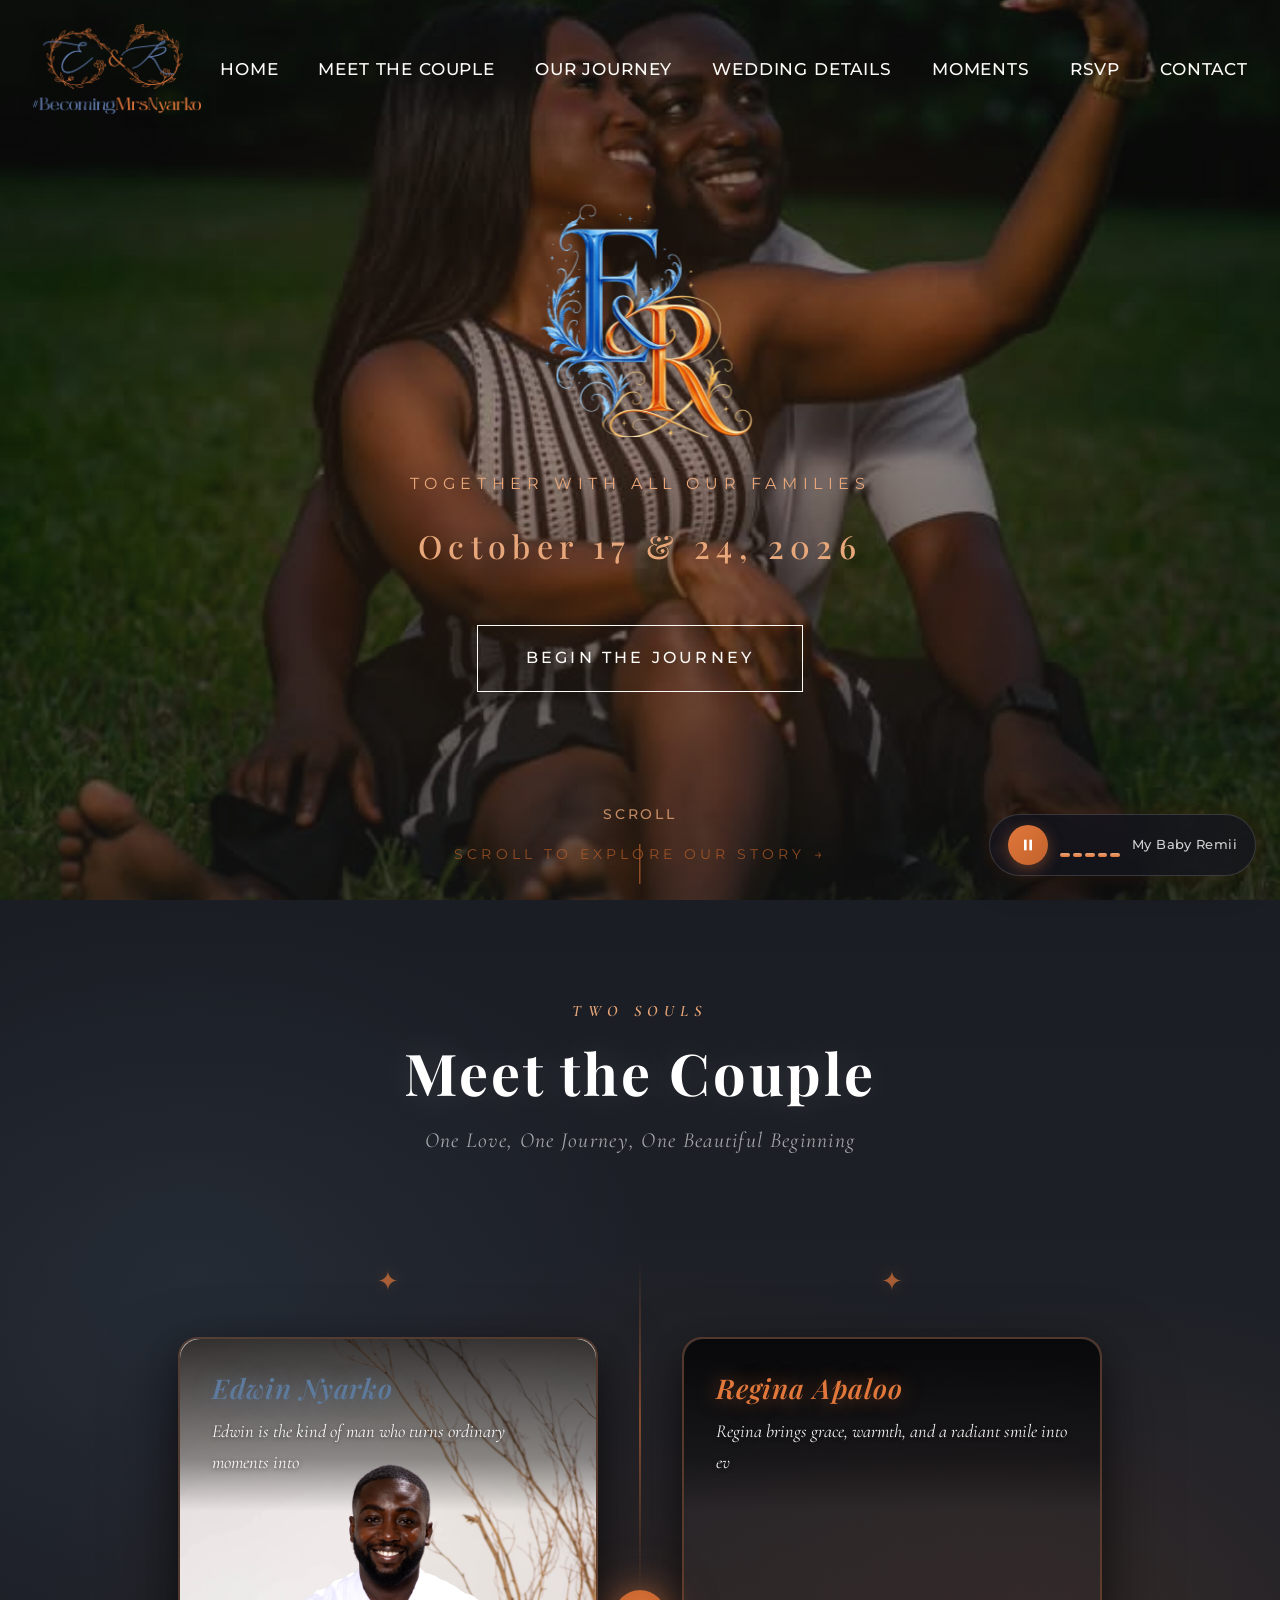
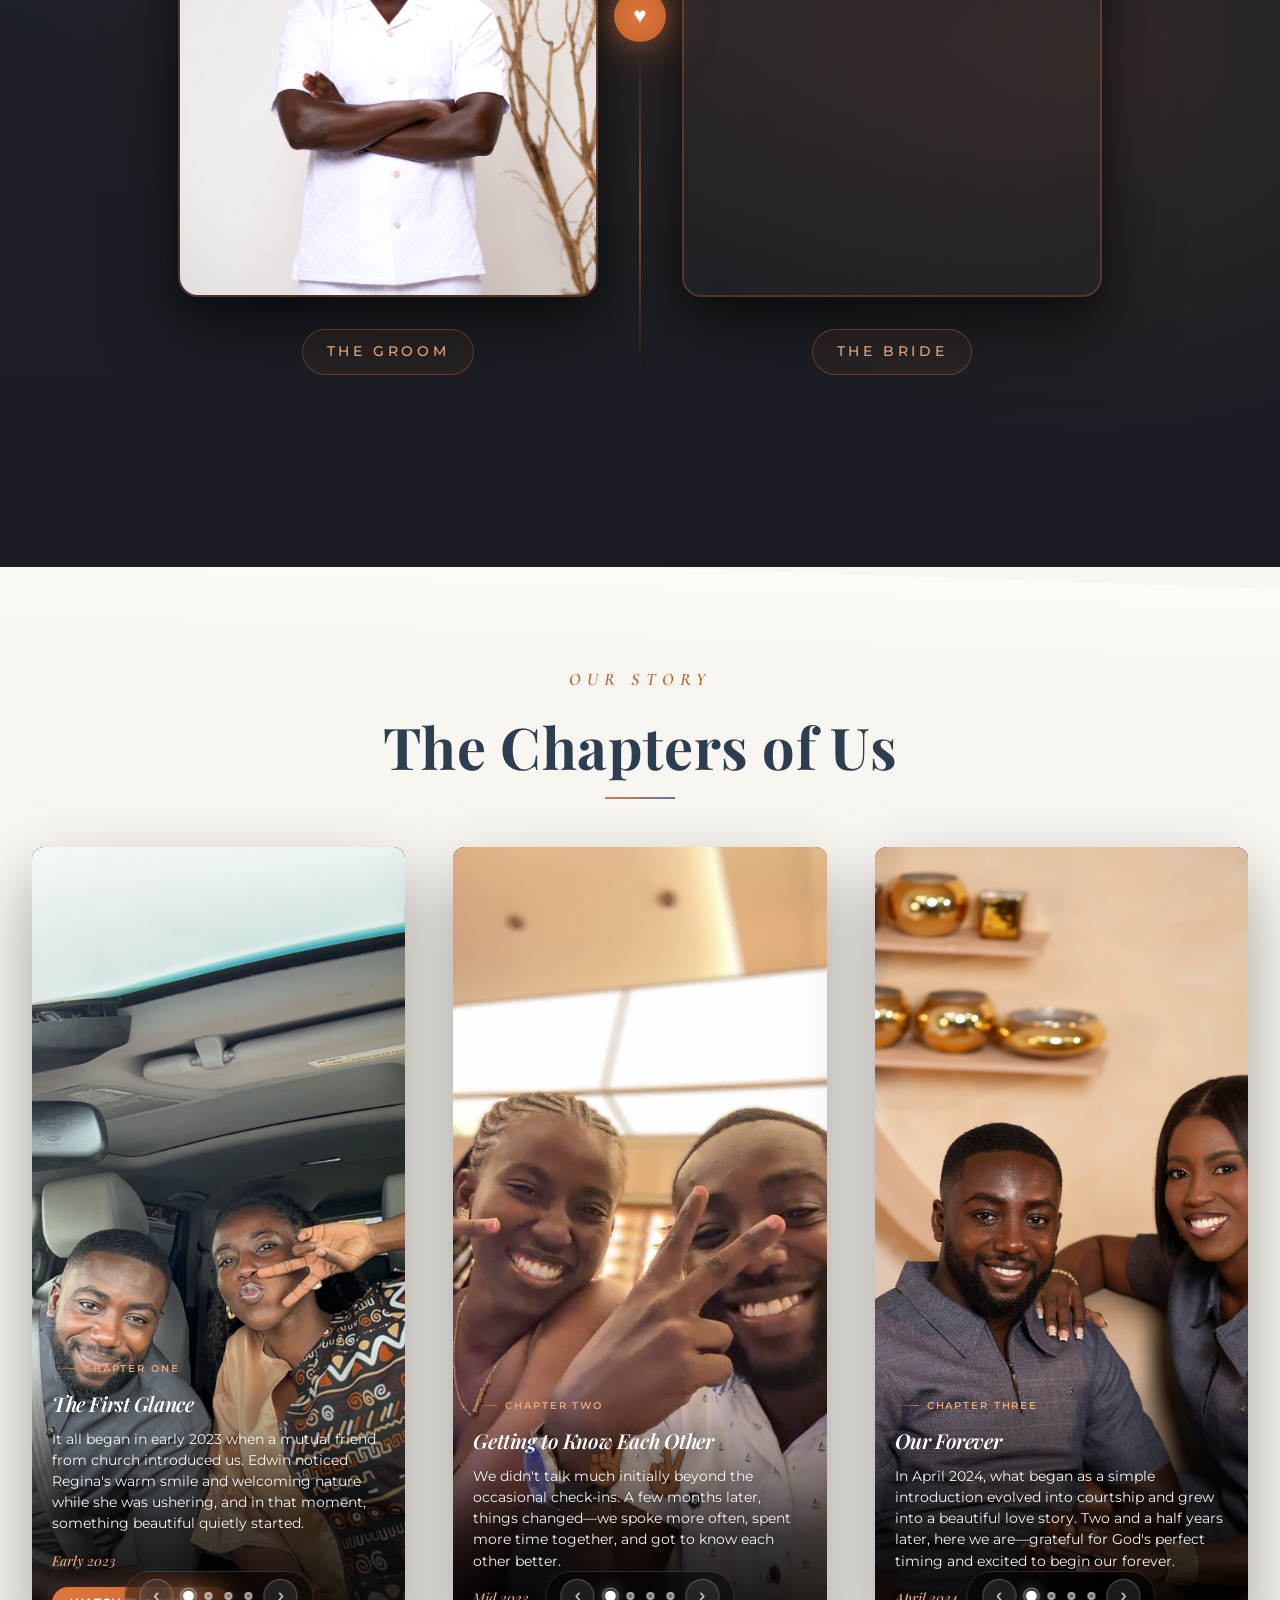
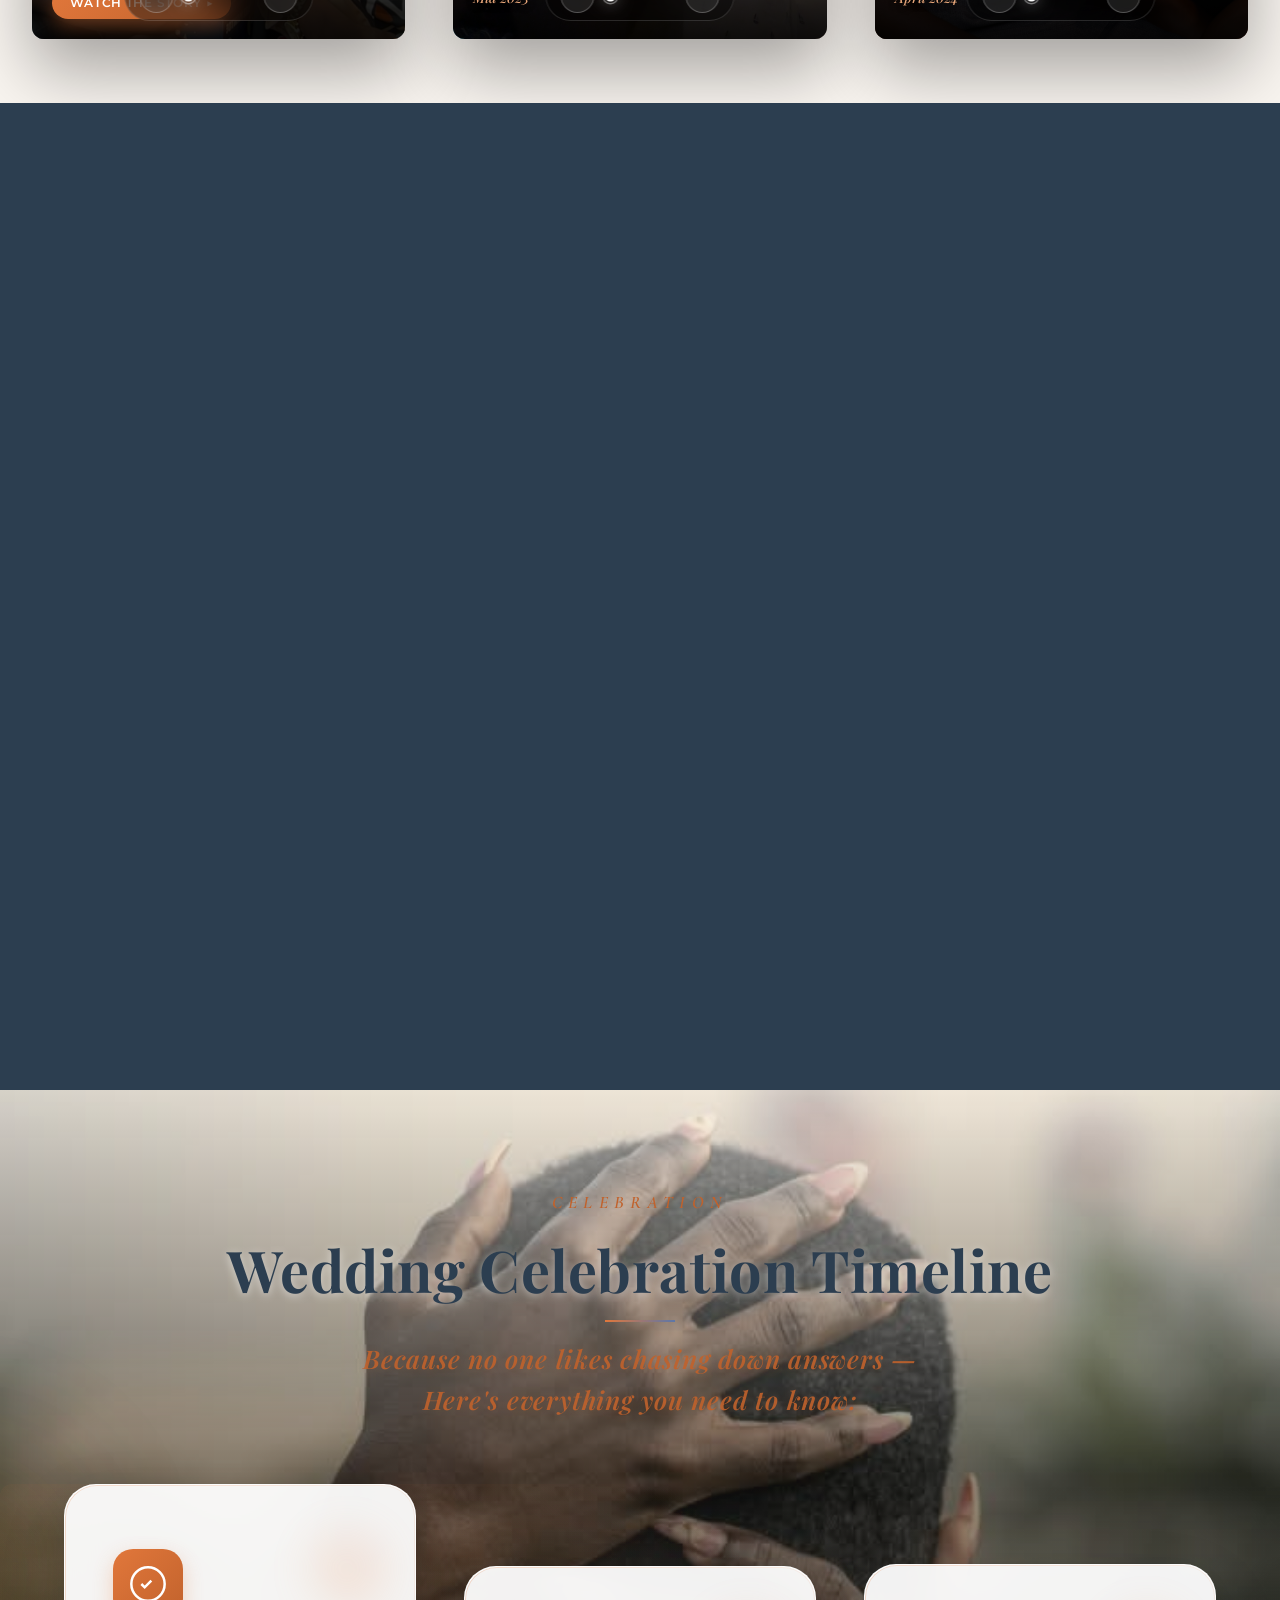
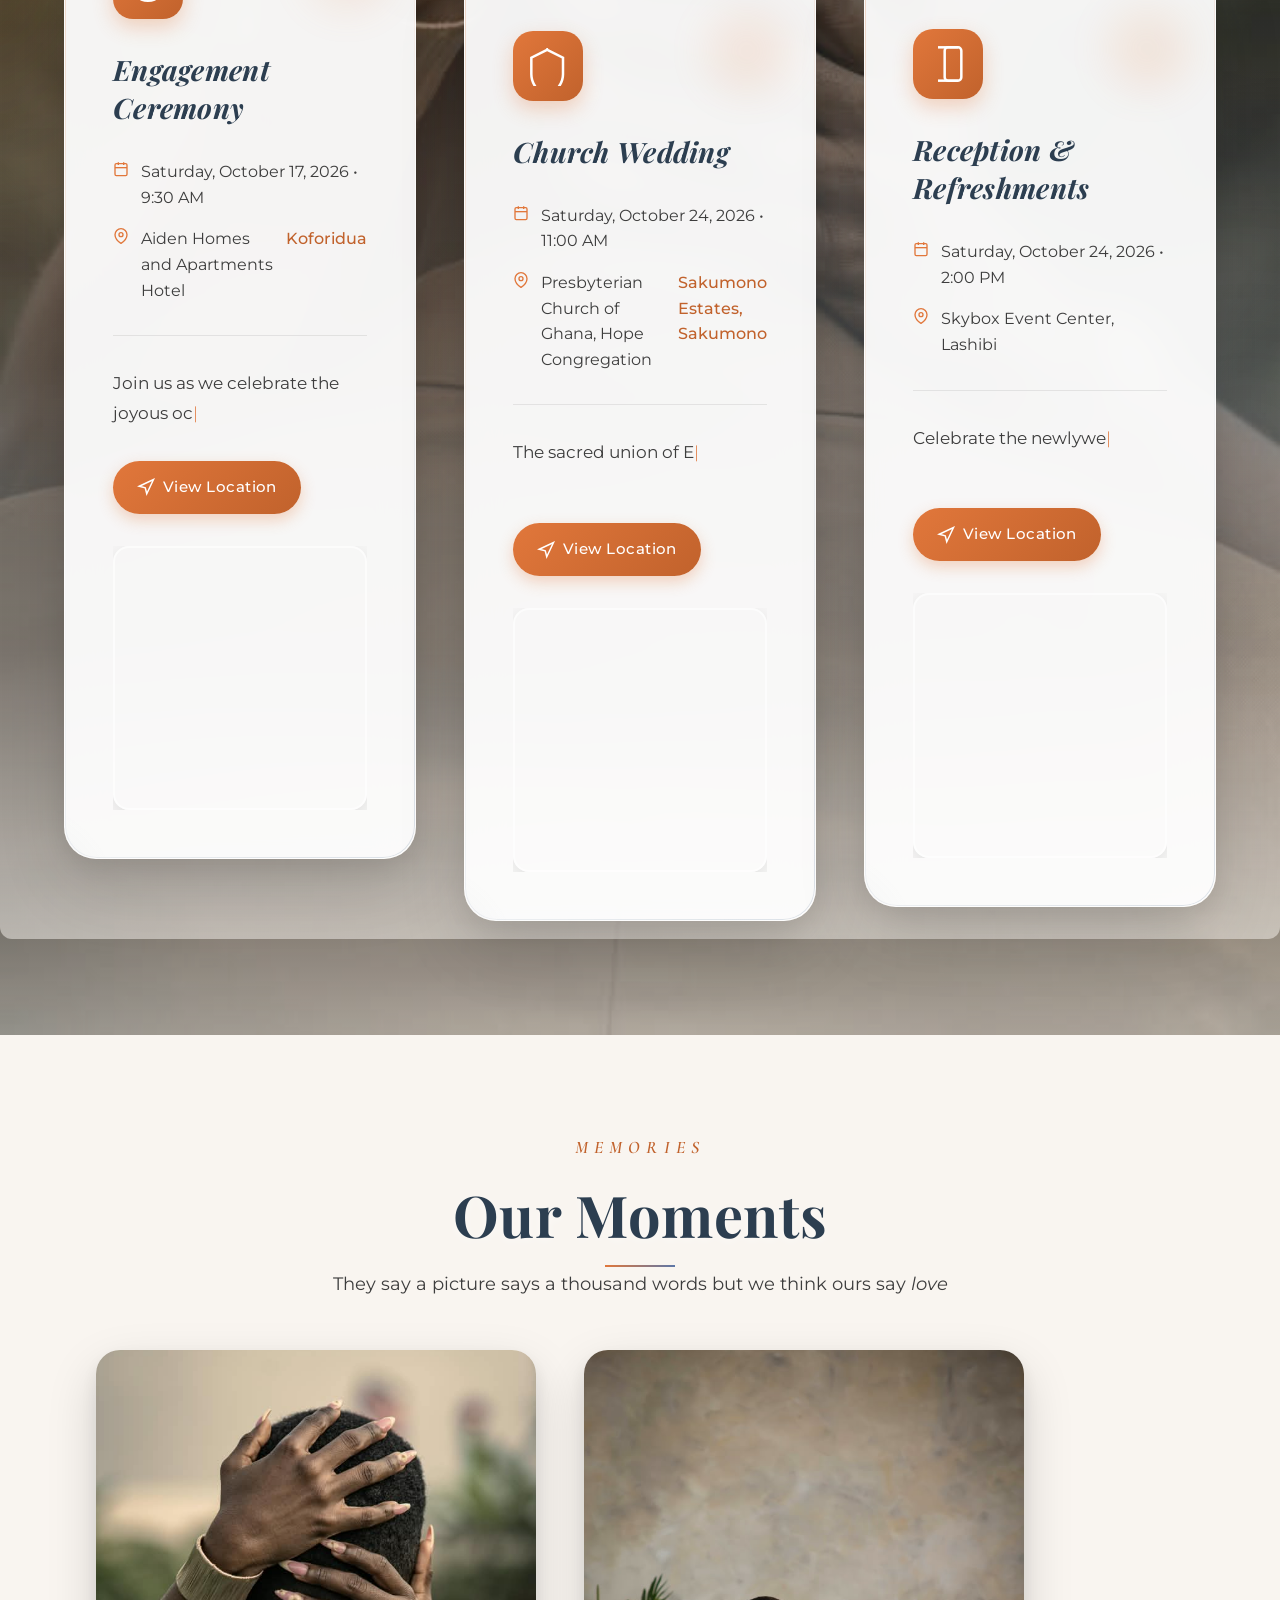
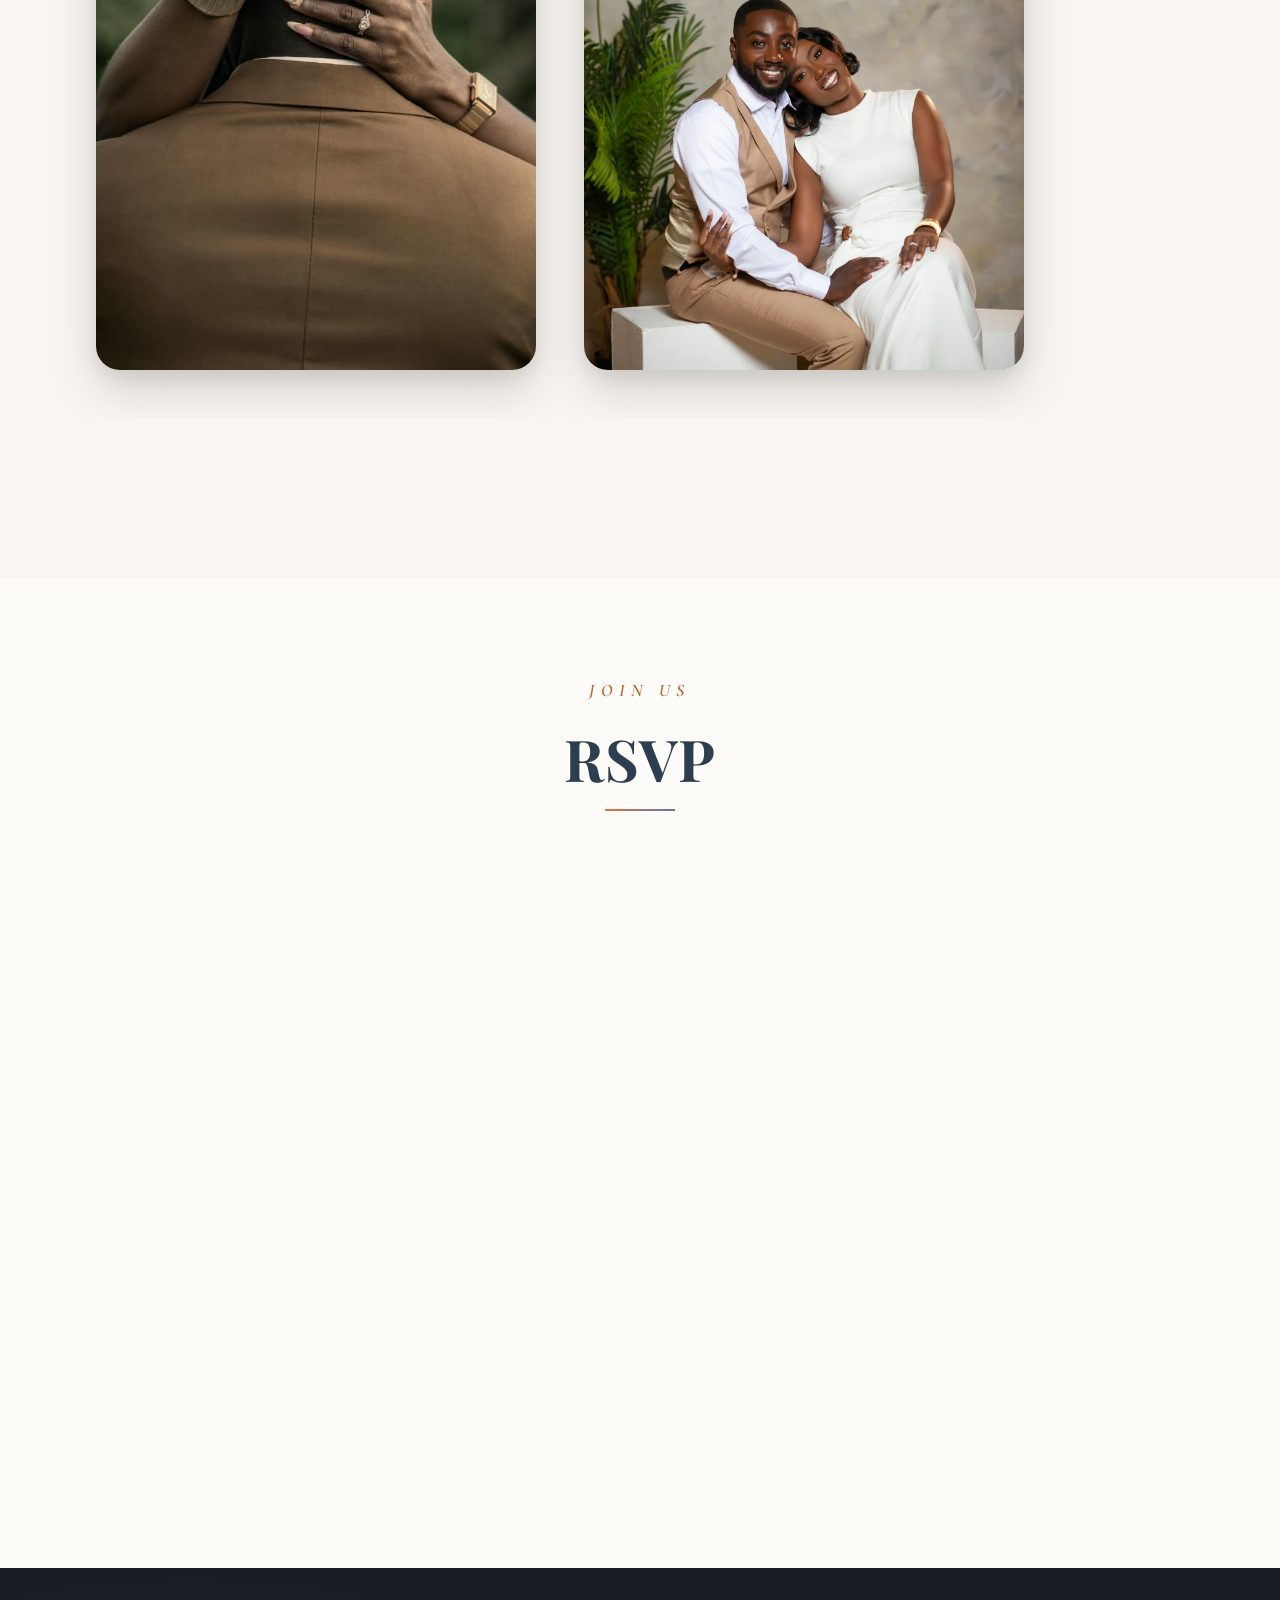
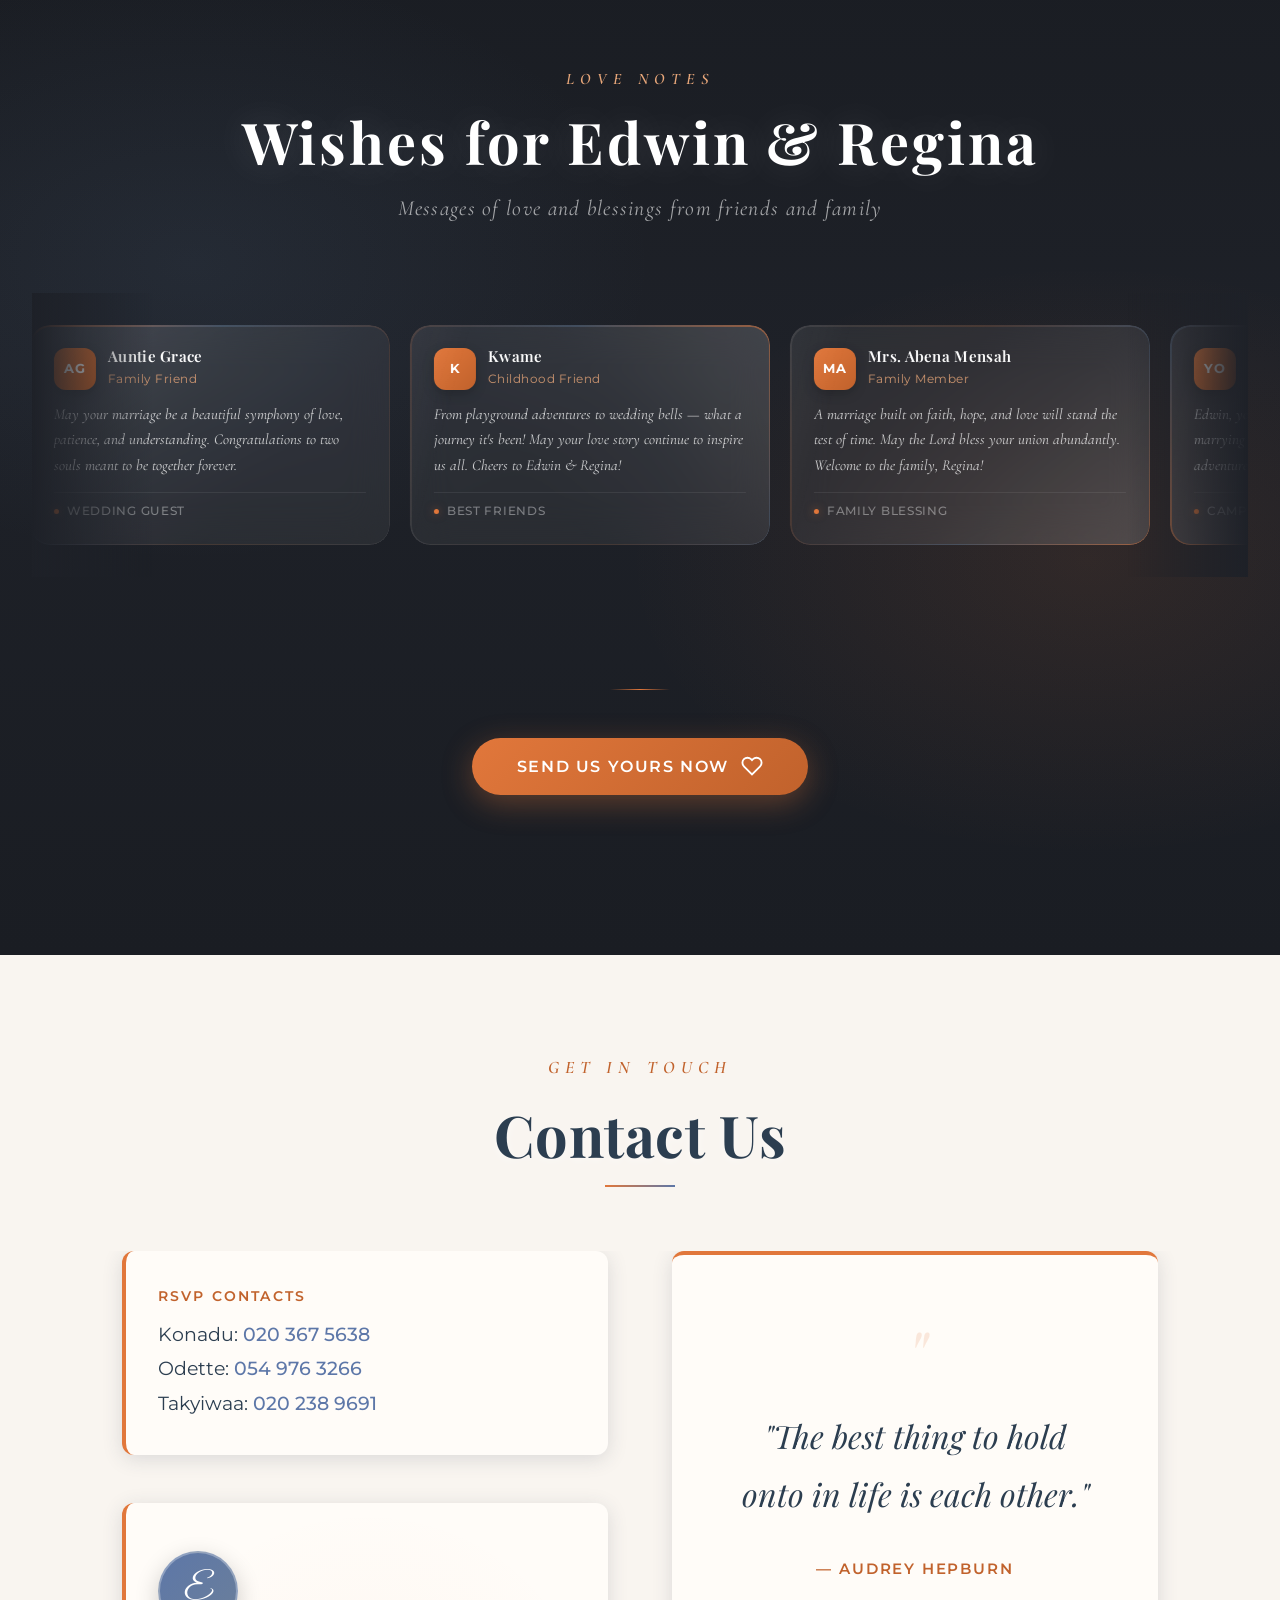
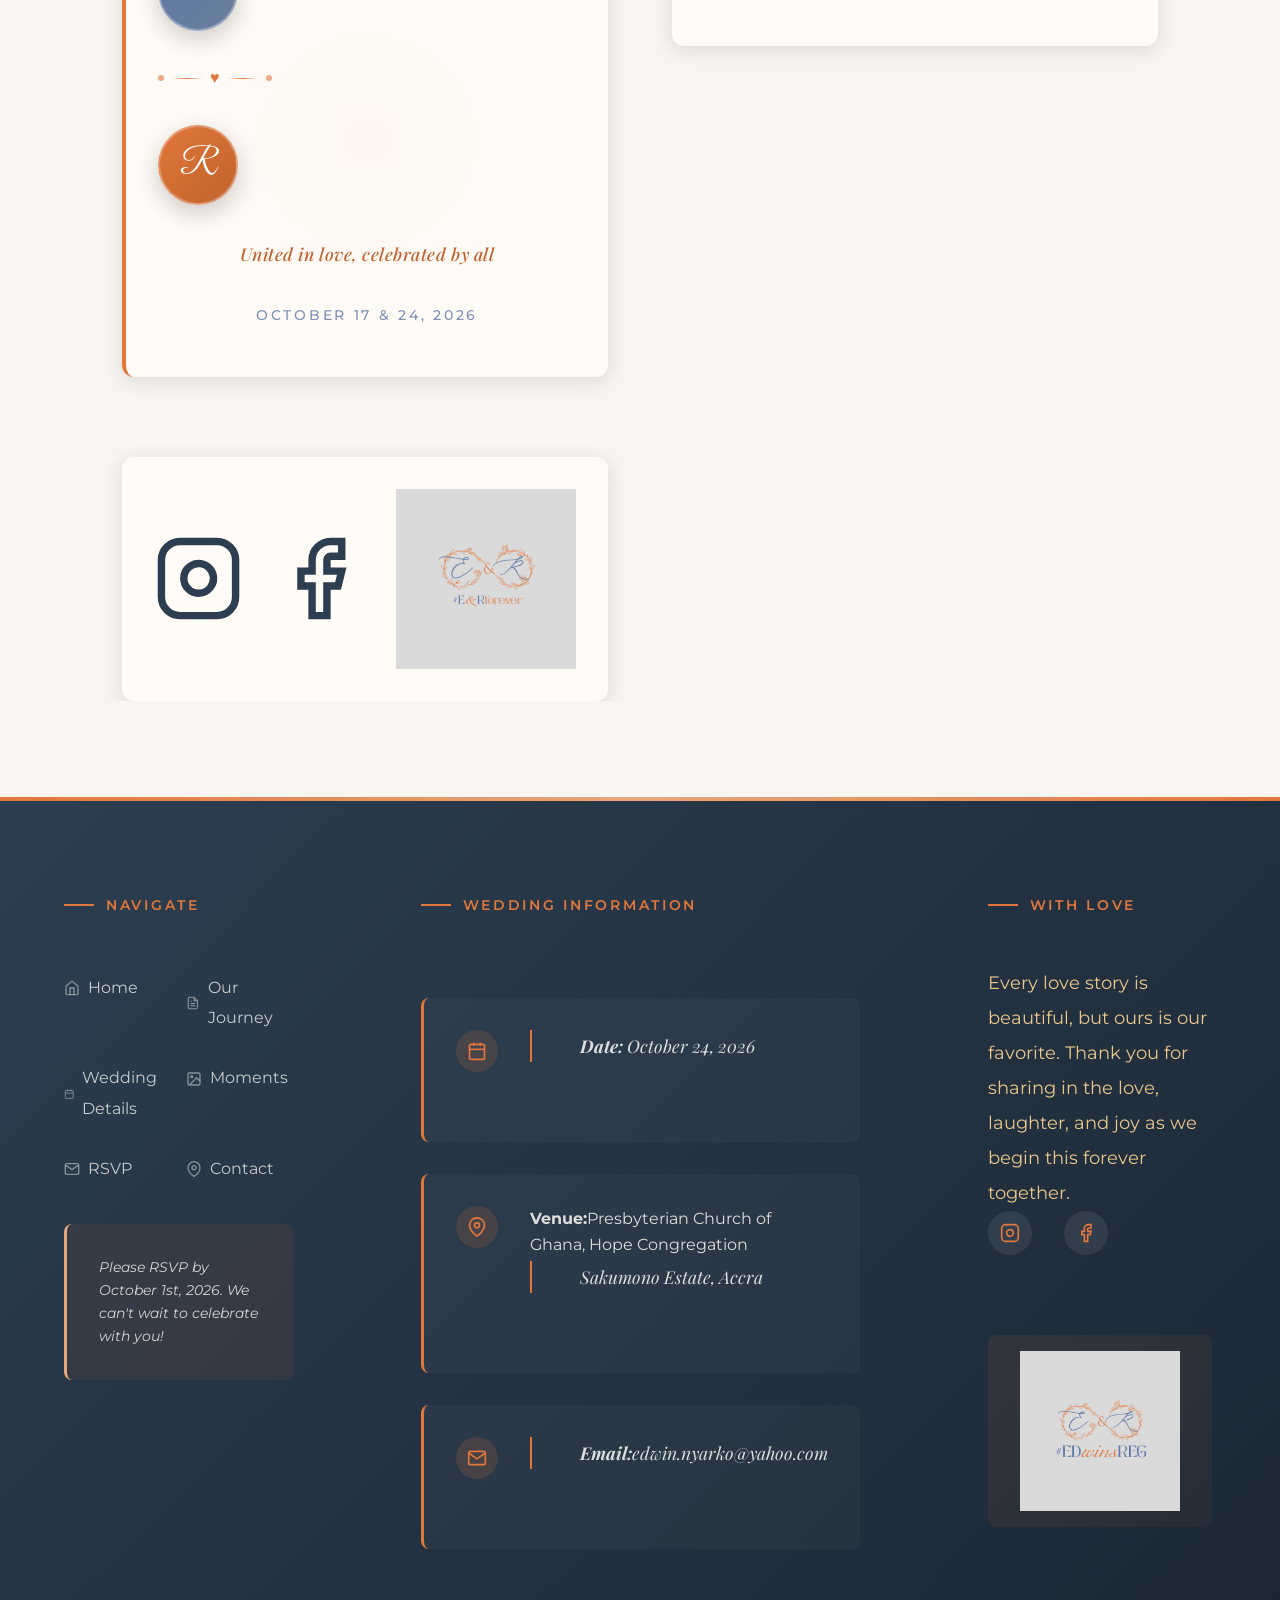
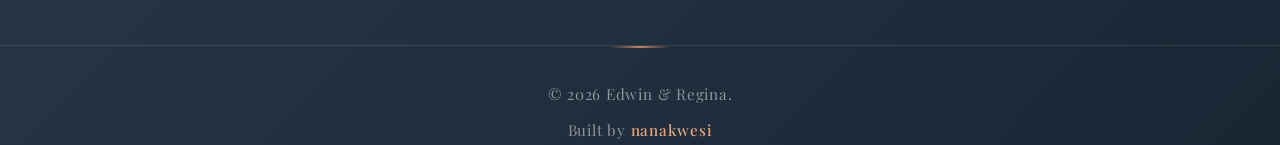
==== commit e6675e4d: "Use E&R logo as social preview" ====
--- a/index.html
+++ b/index.html
@@ -8,16 +8,15 @@
     <meta name="description" content="Hello, Good day. We’re delighted to share this special news of our wedding with you. We would be happy to have you join us as we celebrate this special moment and the beginning of this journey together. Kindly find our wedding invitation attached, with all the details. We look forward to celebrating with you!">
     <meta property="og:title" content="Edwin & Regina | A Love Story">
     <meta property="og:description" content="Hello, Good day. We’re delighted to share this special news of our wedding with you. We would be happy to have you join us as we celebrate this special moment and the beginning of this journey together. Kindly find our wedding invitation attached, with all the details. We look forward to celebrating with you!">
-    <meta property="og:image" content="social preview.jpeg">
+    <meta property="og:image" content="https://carsgod.github.io/EDwinsREG.forever/images/E&R%20Forever.jpg.jpeg">
     <meta property="og:image:width" content="1200">
     <meta property="og:image:height" content="630">
     <meta property="og:url" content="https://carsgod.github.io/EDwinsREG.forever/">
-    <meta property="og:image" content="https://carsgod.github.io/EDwinsREG.forever/social%20preview.jpeg">
     <meta property="og:type" content="website">
     <meta name="twitter:card" content="summary_large_image">
     <meta name="twitter:title" content="Edwin & Regina | A Love Story">
     <meta name="twitter:description" content="Hello, Good day. We’re delighted to share this special news of our wedding with you. We would be happy to have you join us as we celebrate this special moment and the beginning of this journey together. Kindly find our wedding invitation attached, with all the details. We look forward to celebrating with you!">
-    <meta name="twitter:image" content="https://carsgod.github.io/EDwinsREG.forever/social%20preview.jpeg">
+    <meta name="twitter:image" content="https://carsgod.github.io/EDwinsREG.forever/images/E&R%20Forever.jpg.jpeg">
     <link rel="preconnect" href="https://fonts.googleapis.com">
     <link rel="preconnect" href="https://fonts.gstatic.com" crossorigin>
     <link href="https://fonts.googleapis.com/css2?family=Great+Vibes&family=Playfair+Display:ital,wght@0,400;0,500;0,600;0,700;1,400&family=Cormorant+Garamond:ital,wght@0,300;0,400;0,500;0,600;1,300;1,400&family=Montserrat:wght@300;400;500&display=swap" rel="stylesheet">
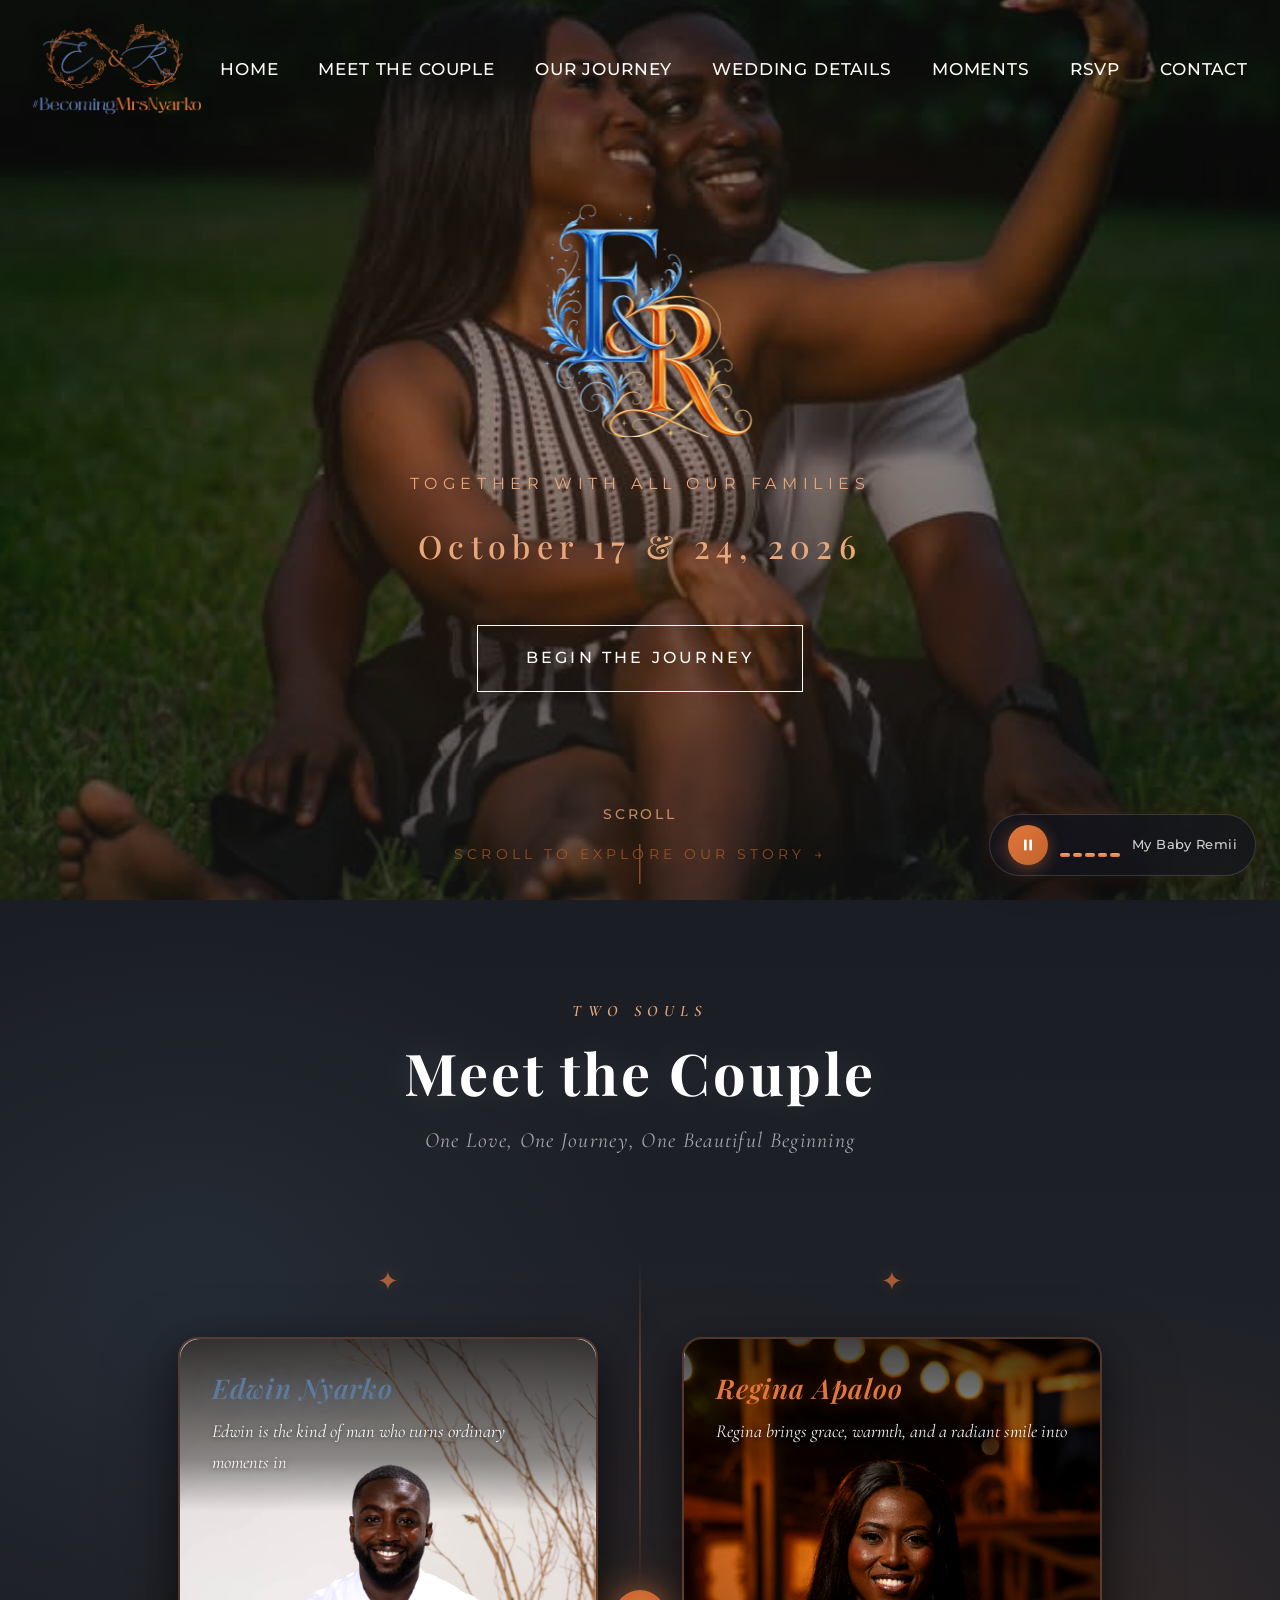
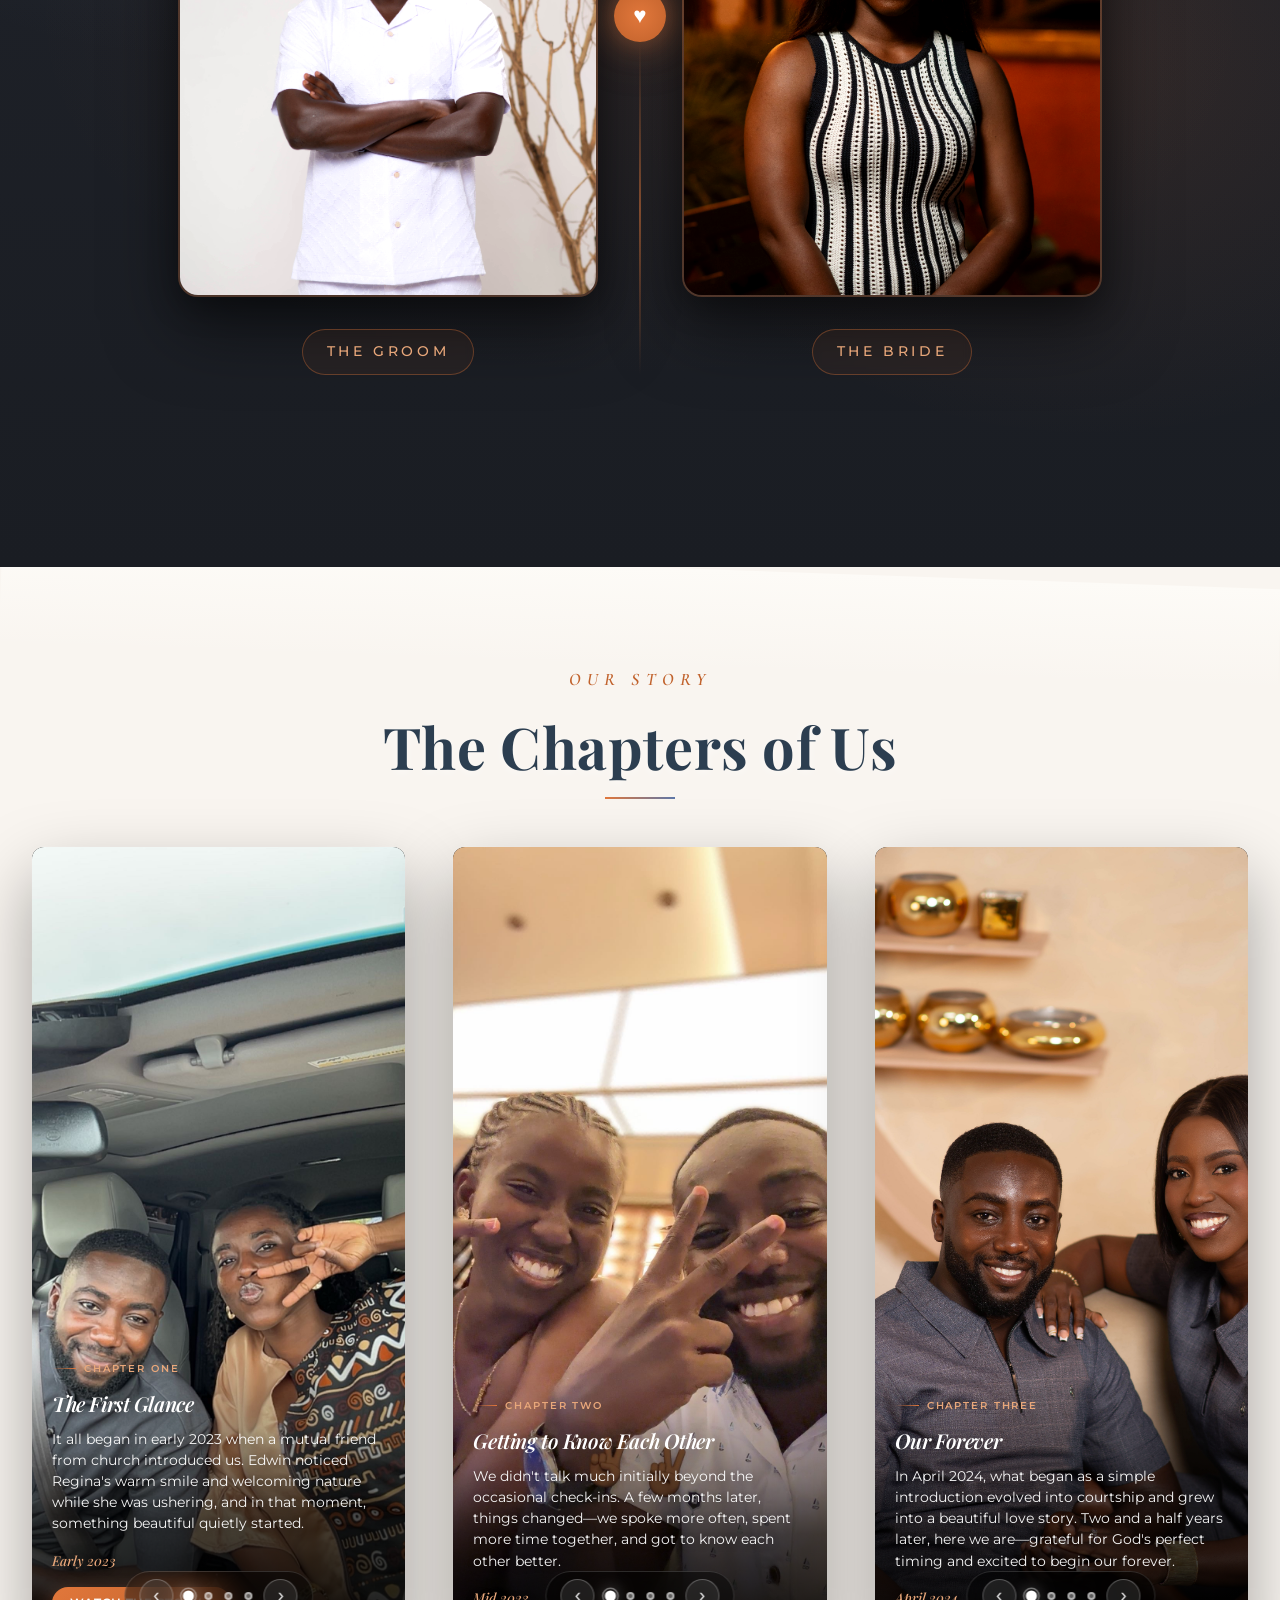
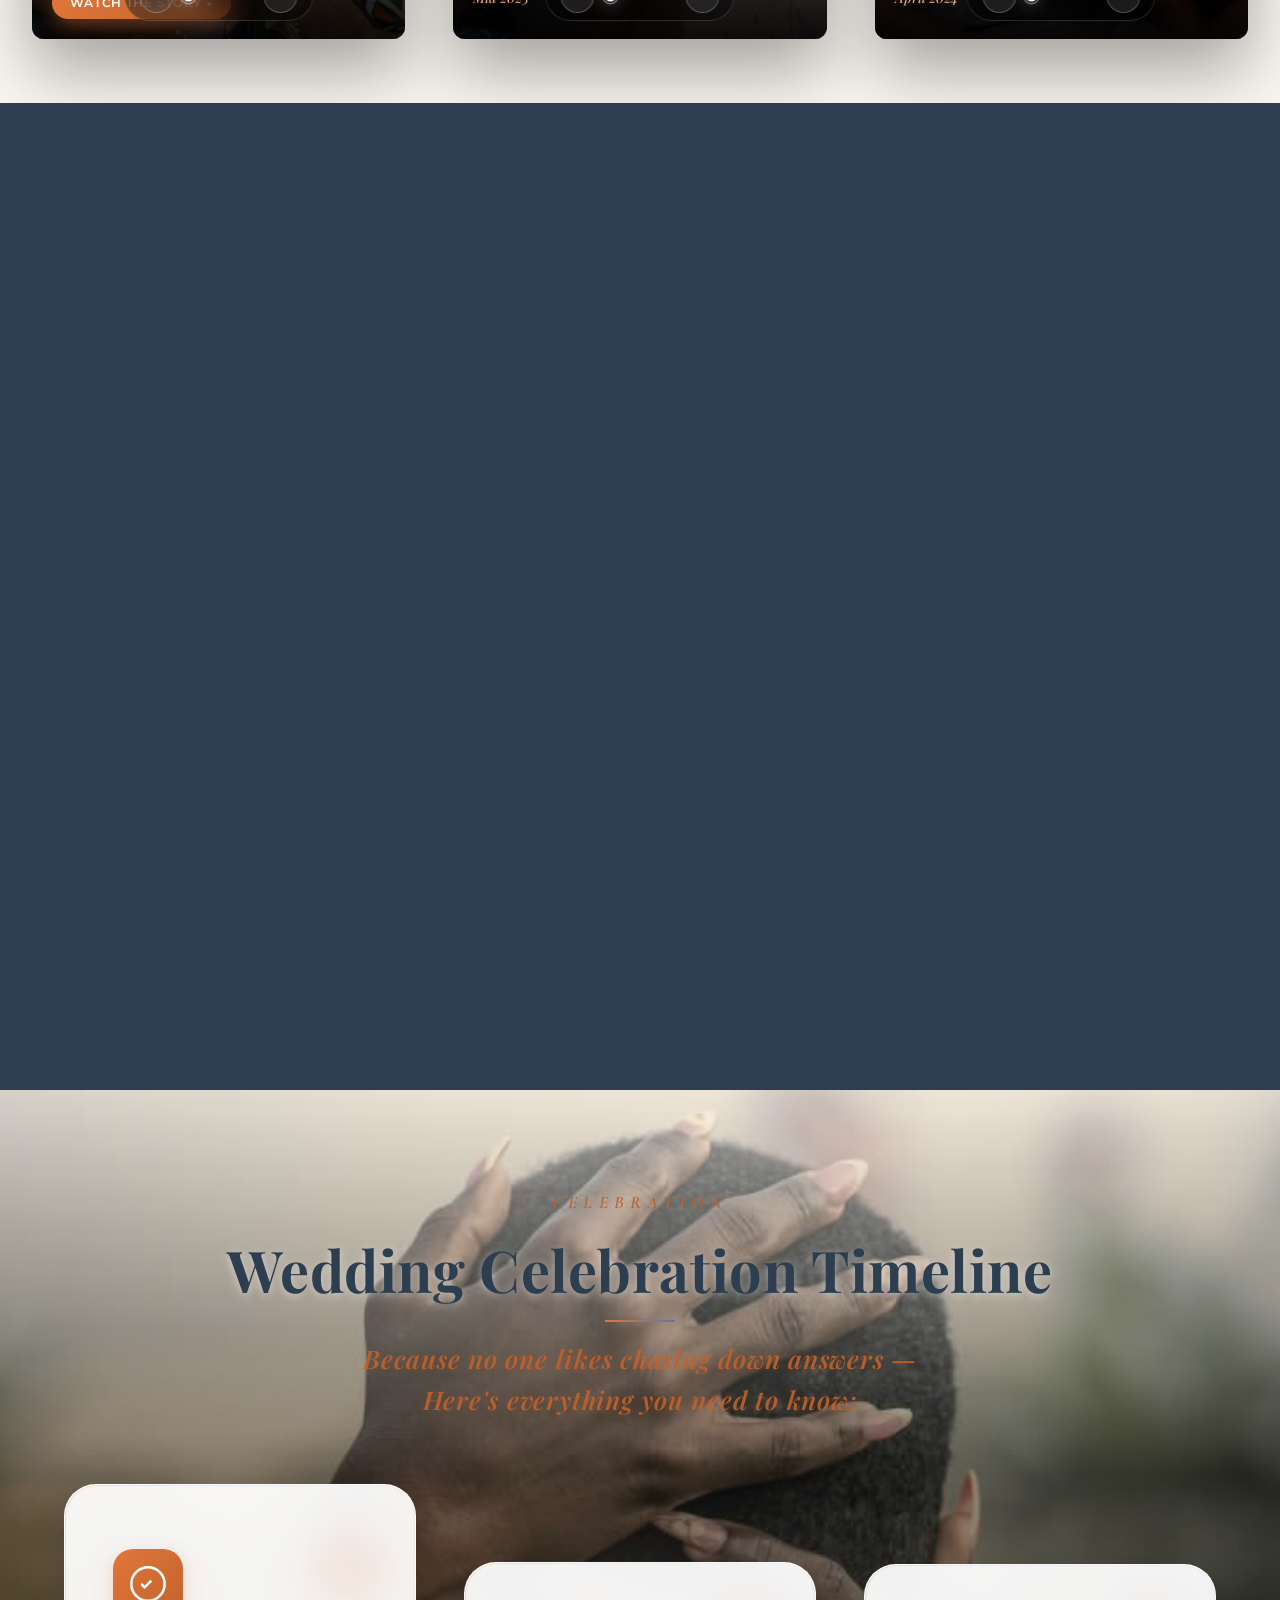
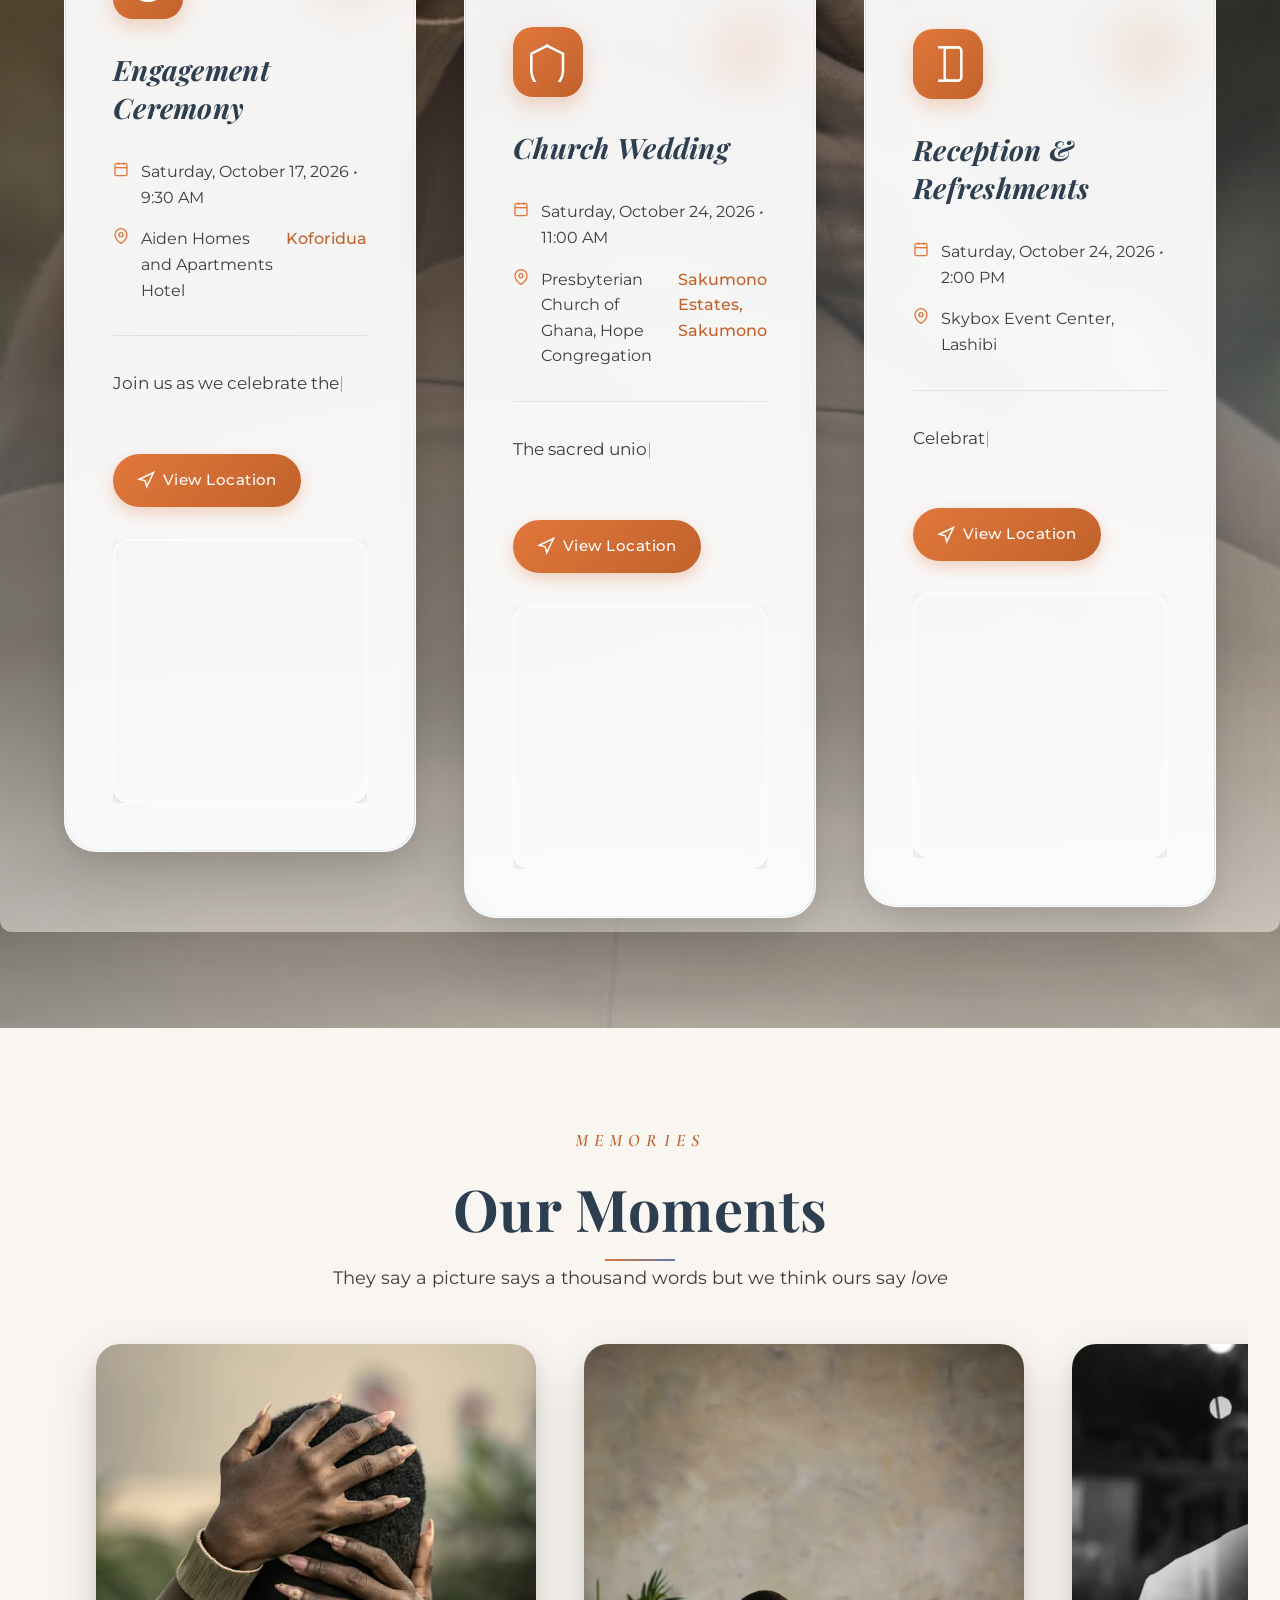
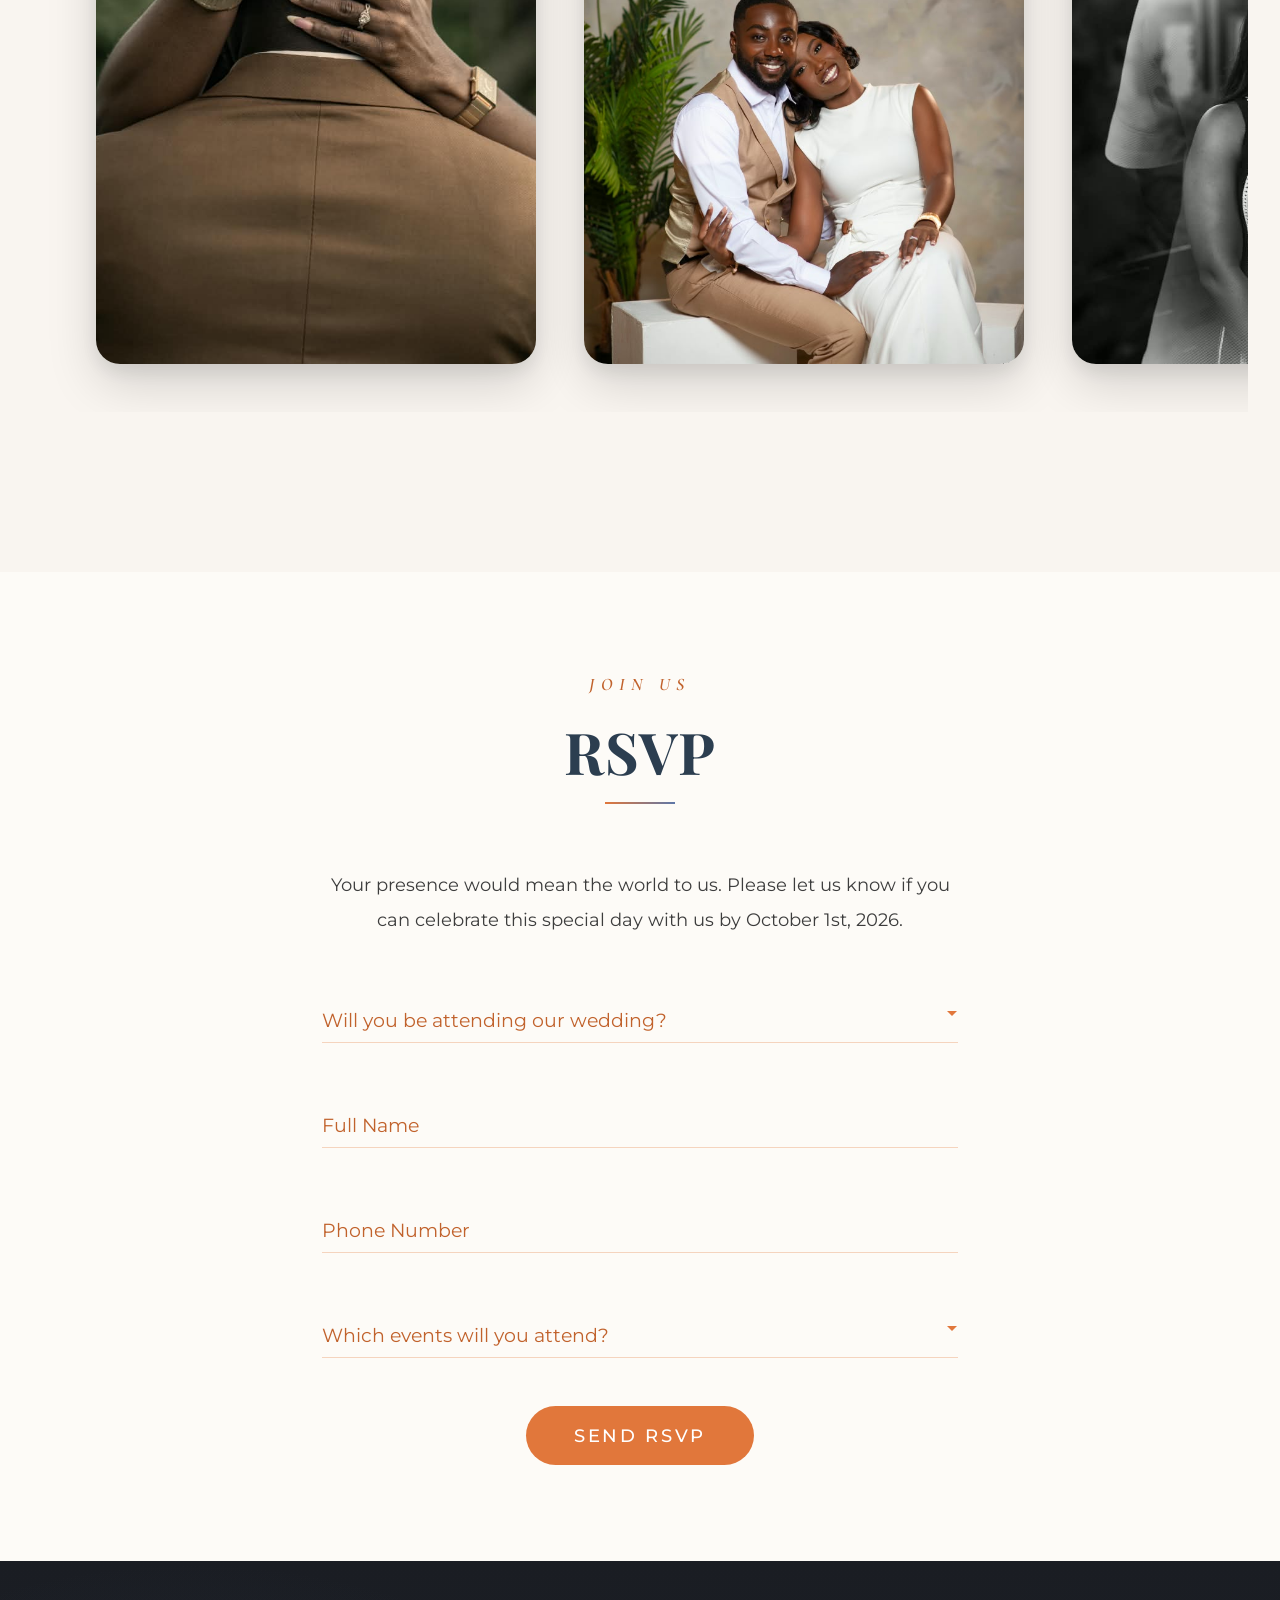
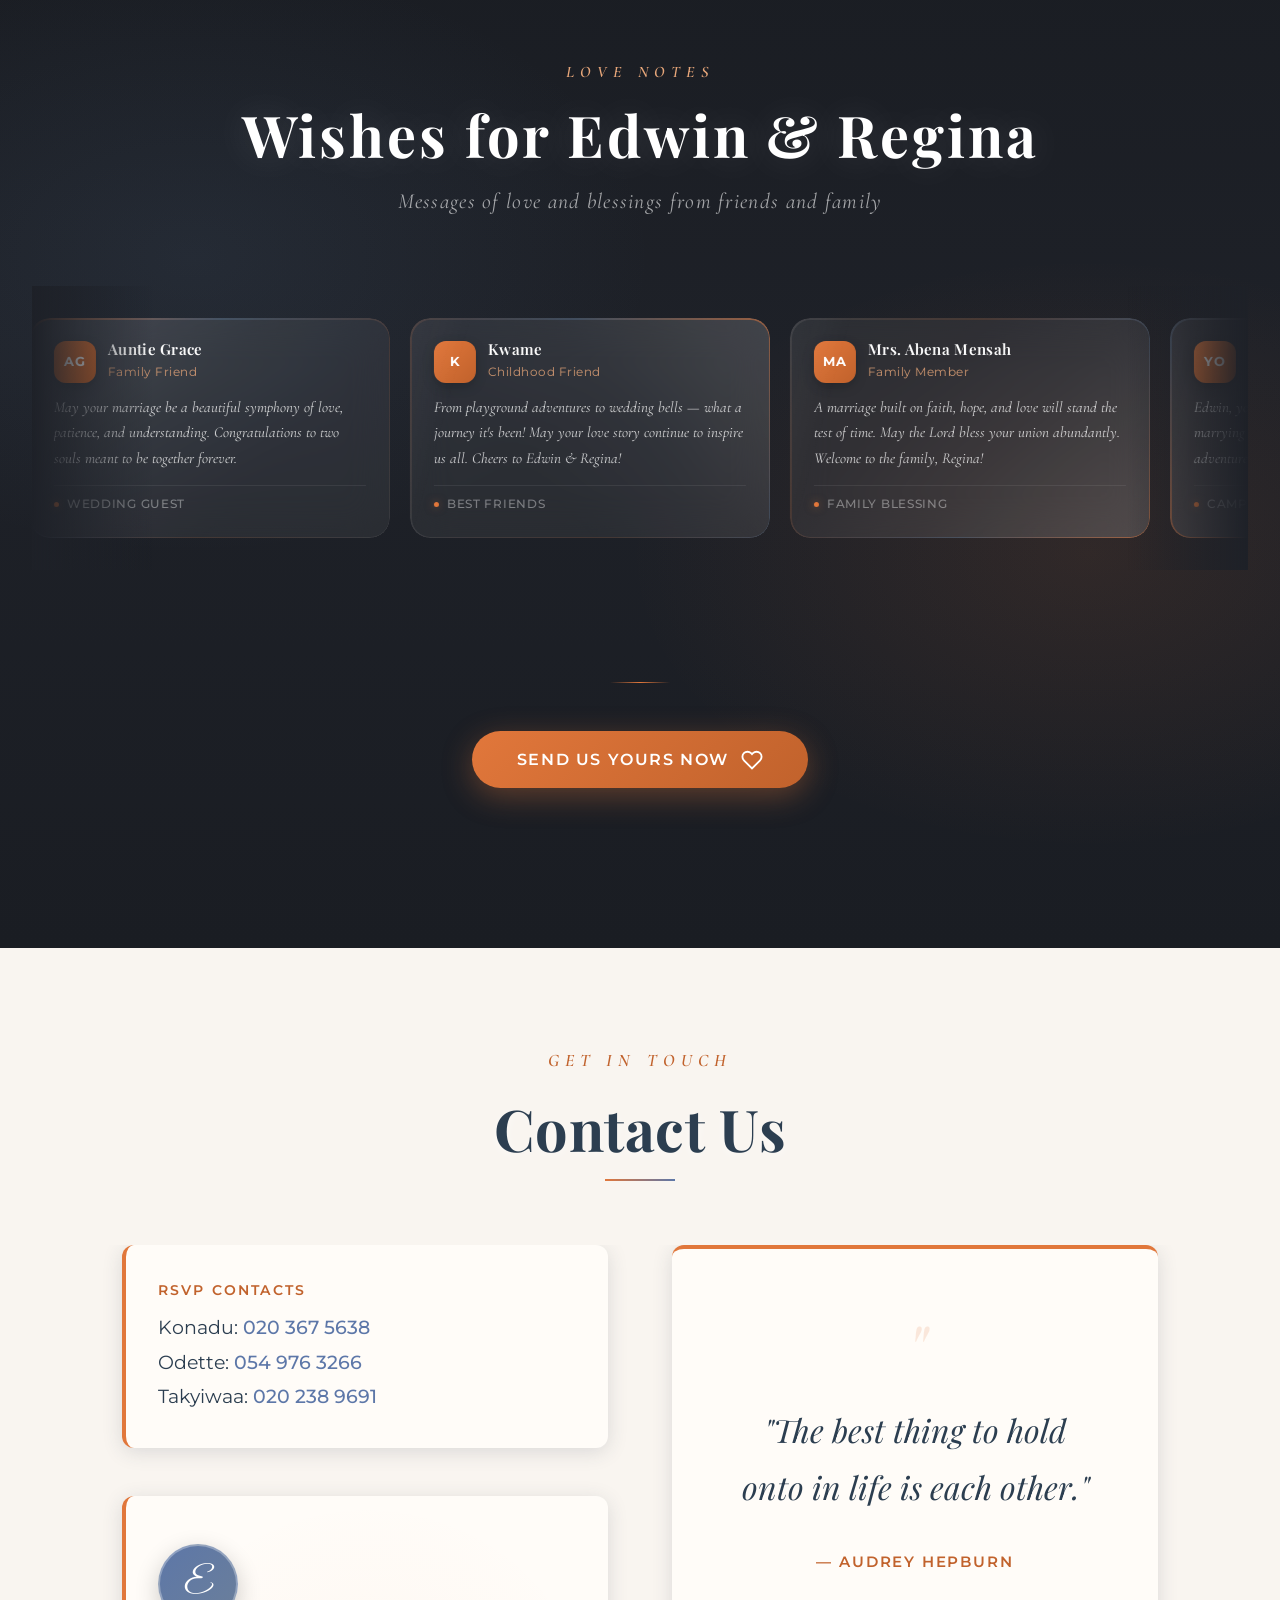
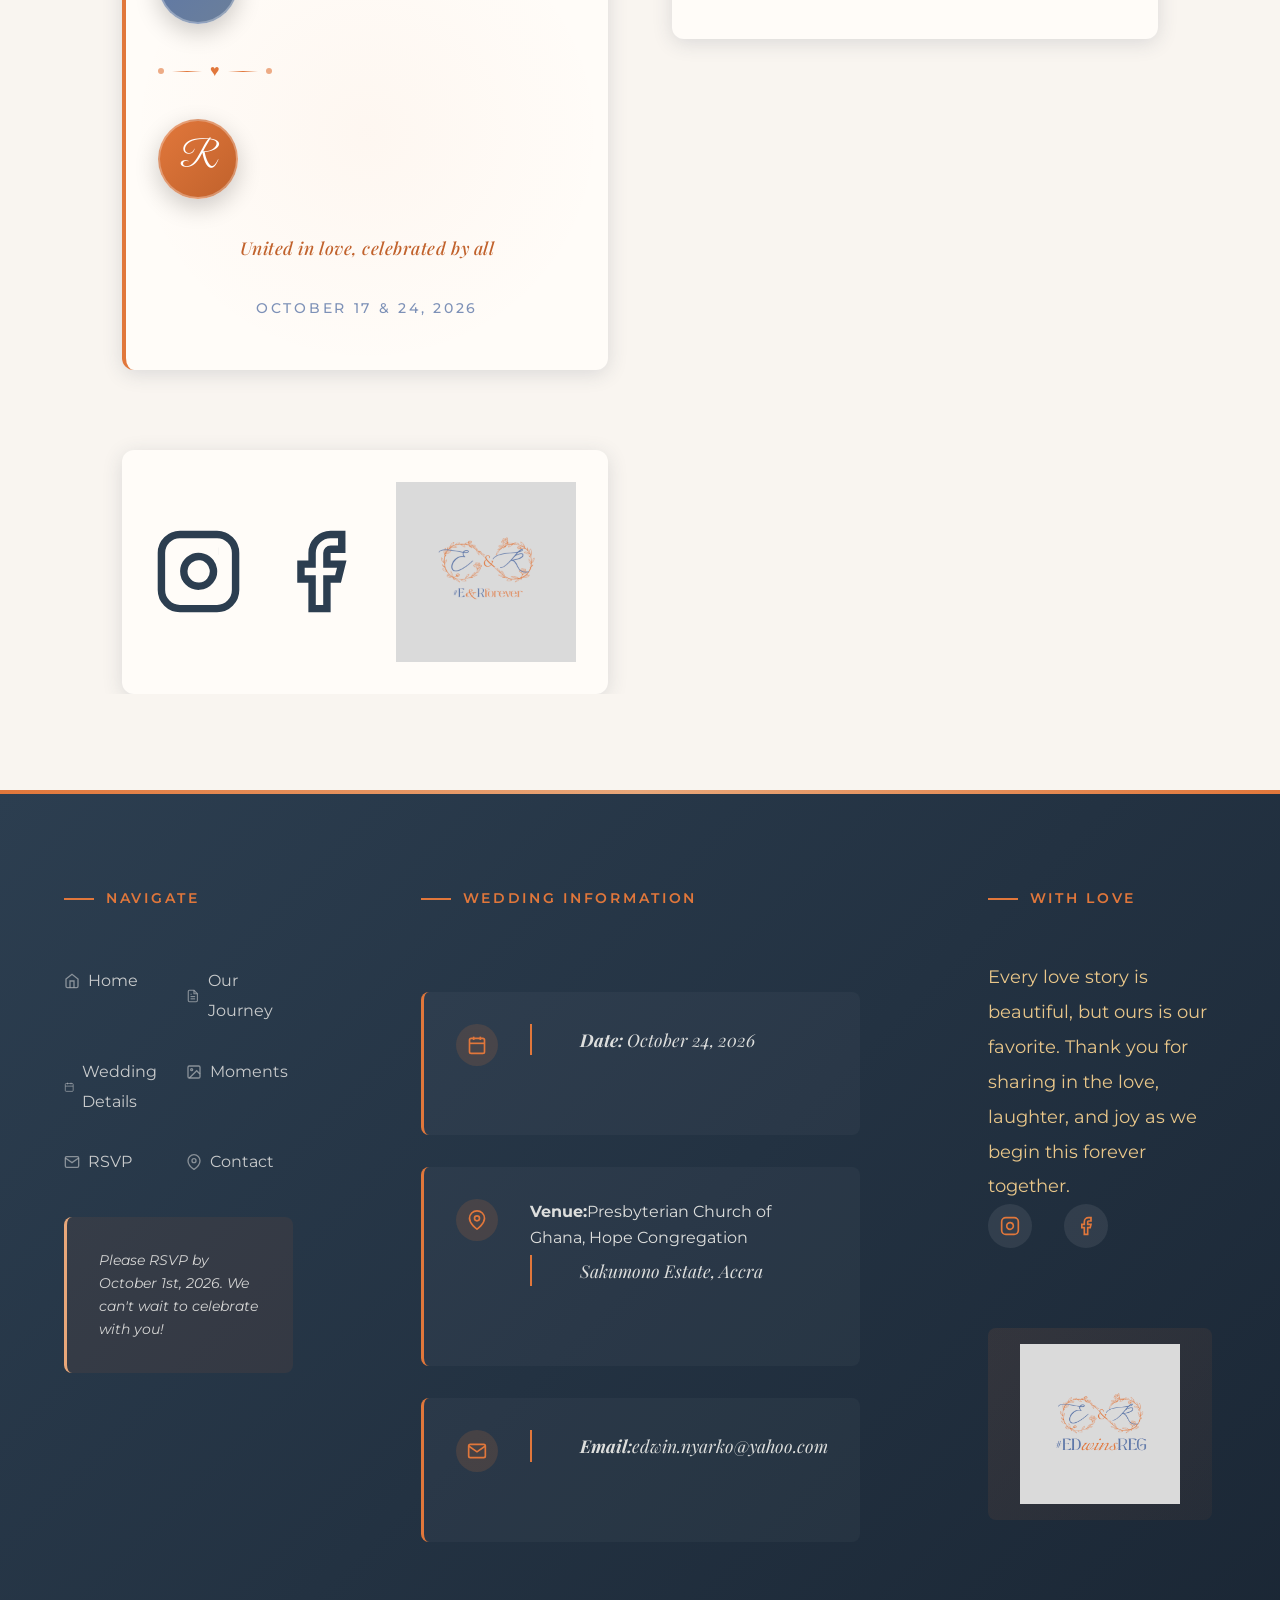
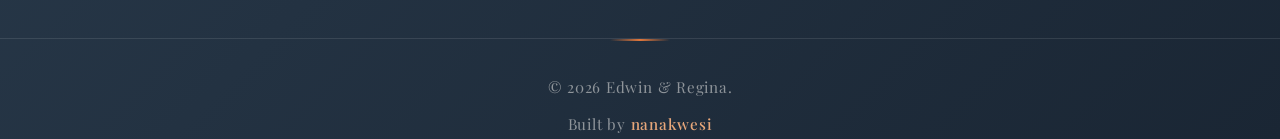
==== commit 71c969bd: "Revert social preview to old image" ====
--- a/index.html
+++ b/index.html
@@ -8,7 +8,7 @@
     <meta name="description" content="Hello, Good day. We’re delighted to share this special news of our wedding with you. We would be happy to have you join us as we celebrate this special moment and the beginning of this journey together. Kindly find our wedding invitation attached, with all the details. We look forward to celebrating with you!">
     <meta property="og:title" content="Edwin & Regina | A Love Story">
     <meta property="og:description" content="Hello, Good day. We’re delighted to share this special news of our wedding with you. We would be happy to have you join us as we celebrate this special moment and the beginning of this journey together. Kindly find our wedding invitation attached, with all the details. We look forward to celebrating with you!">
-    <meta property="og:image" content="https://carsgod.github.io/EDwinsREG.forever/images/E&R%20Forever.jpg.jpeg">
+    <meta property="og:image" content="https://carsgod.github.io/EDwinsREG.forever/social%20preview.jpeg">
     <meta property="og:image:width" content="1200">
     <meta property="og:image:height" content="630">
     <meta property="og:url" content="https://carsgod.github.io/EDwinsREG.forever/">
@@ -16,7 +16,7 @@
     <meta name="twitter:card" content="summary_large_image">
     <meta name="twitter:title" content="Edwin & Regina | A Love Story">
     <meta name="twitter:description" content="Hello, Good day. We’re delighted to share this special news of our wedding with you. We would be happy to have you join us as we celebrate this special moment and the beginning of this journey together. Kindly find our wedding invitation attached, with all the details. We look forward to celebrating with you!">
-    <meta name="twitter:image" content="https://carsgod.github.io/EDwinsREG.forever/images/E&R%20Forever.jpg.jpeg">
+    <meta name="twitter:image" content="https://carsgod.github.io/EDwinsREG.forever/social%20preview.jpeg">
     <link rel="preconnect" href="https://fonts.googleapis.com">
     <link rel="preconnect" href="https://fonts.gstatic.com" crossorigin>
     <link href="https://fonts.googleapis.com/css2?family=Great+Vibes&family=Playfair+Display:ital,wght@0,400;0,500;0,600;0,700;1,400&family=Cormorant+Garamond:ital,wght@0,300;0,400;0,500;0,600;1,300;1,400&family=Montserrat:wght@300;400;500&display=swap" rel="stylesheet">
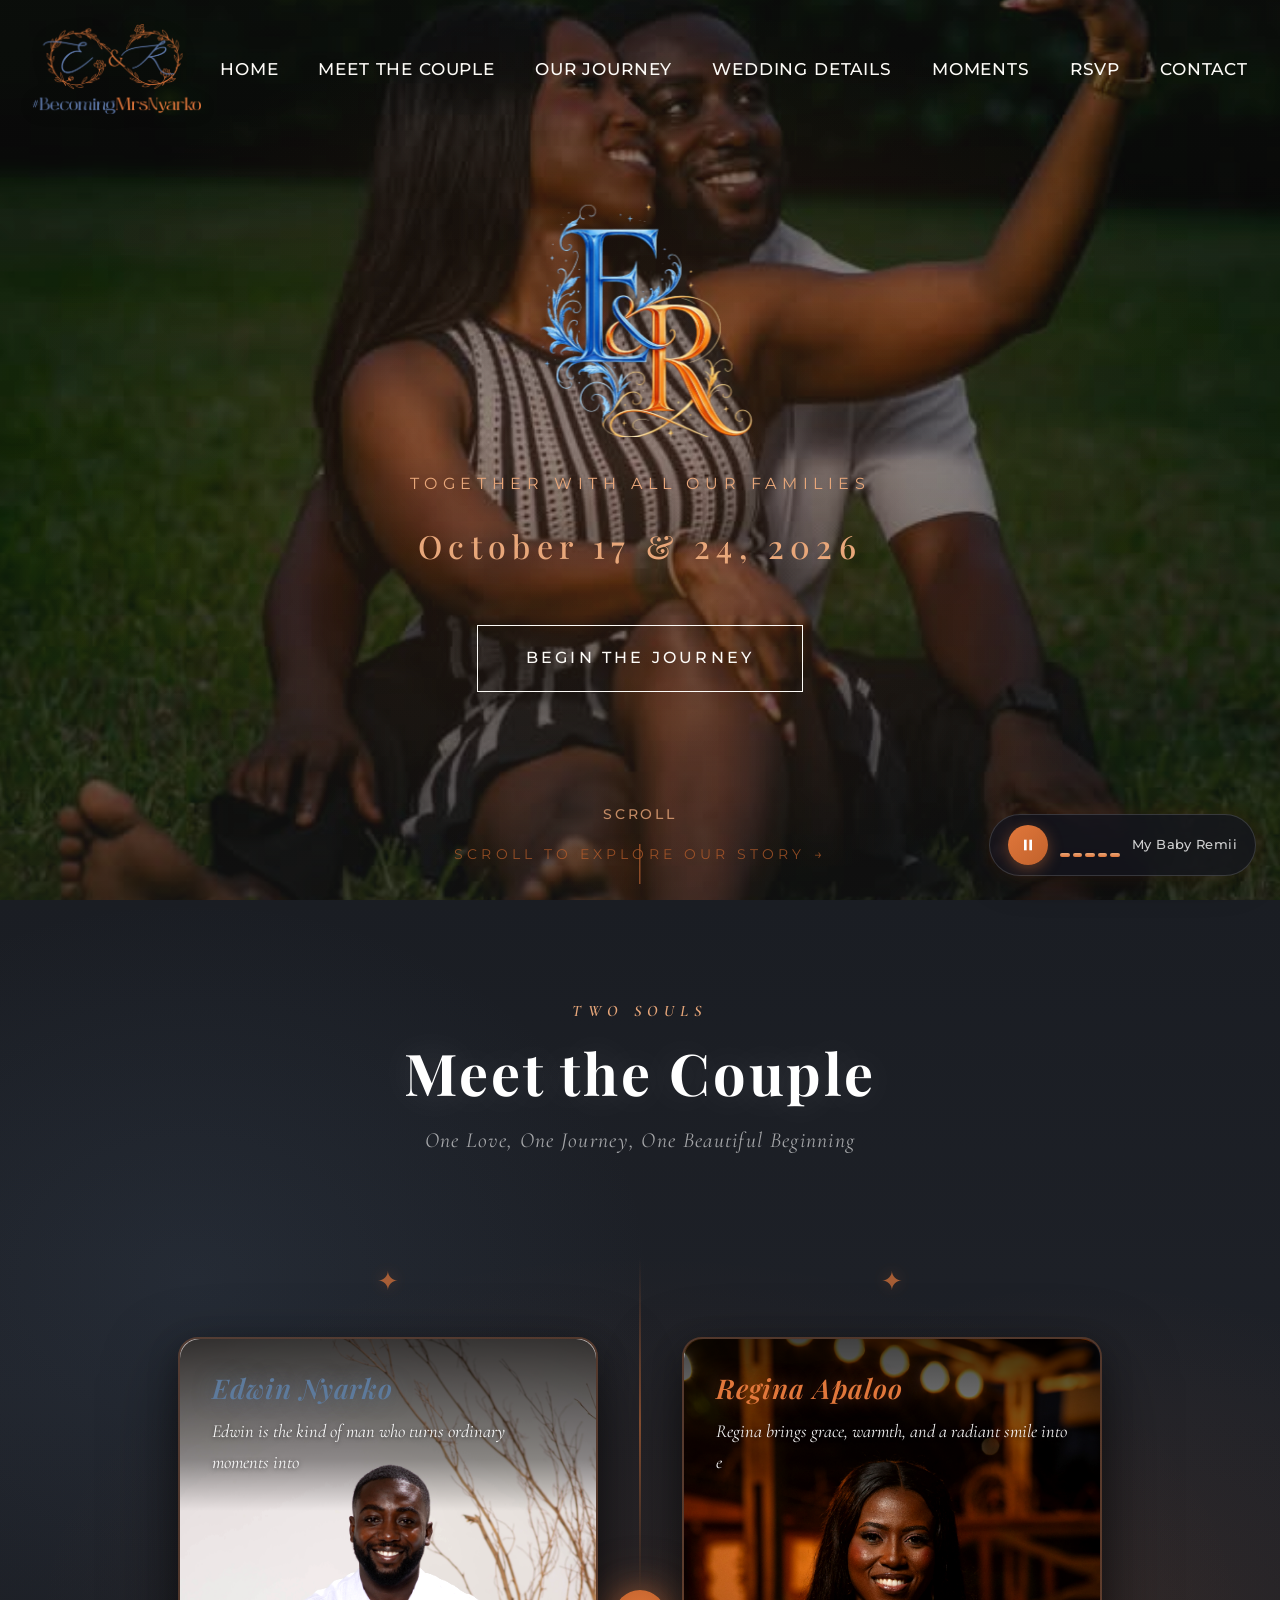
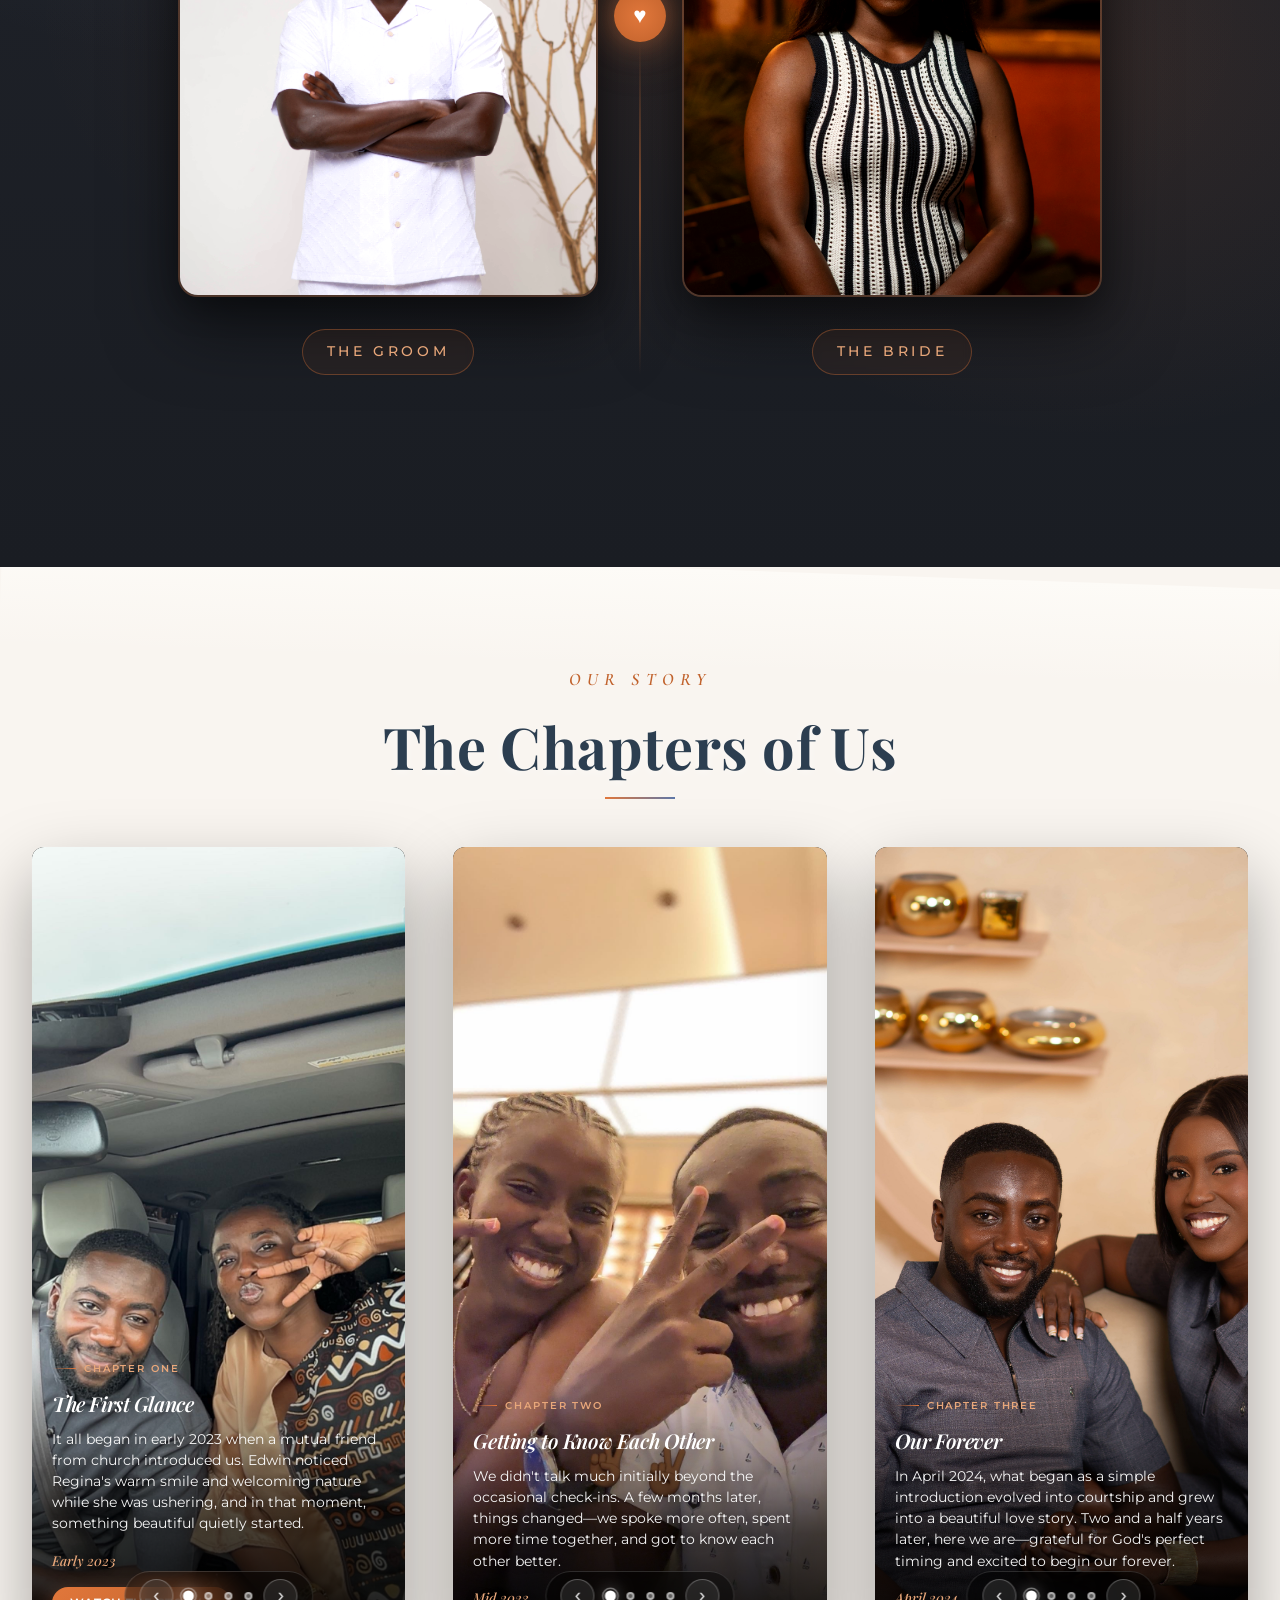
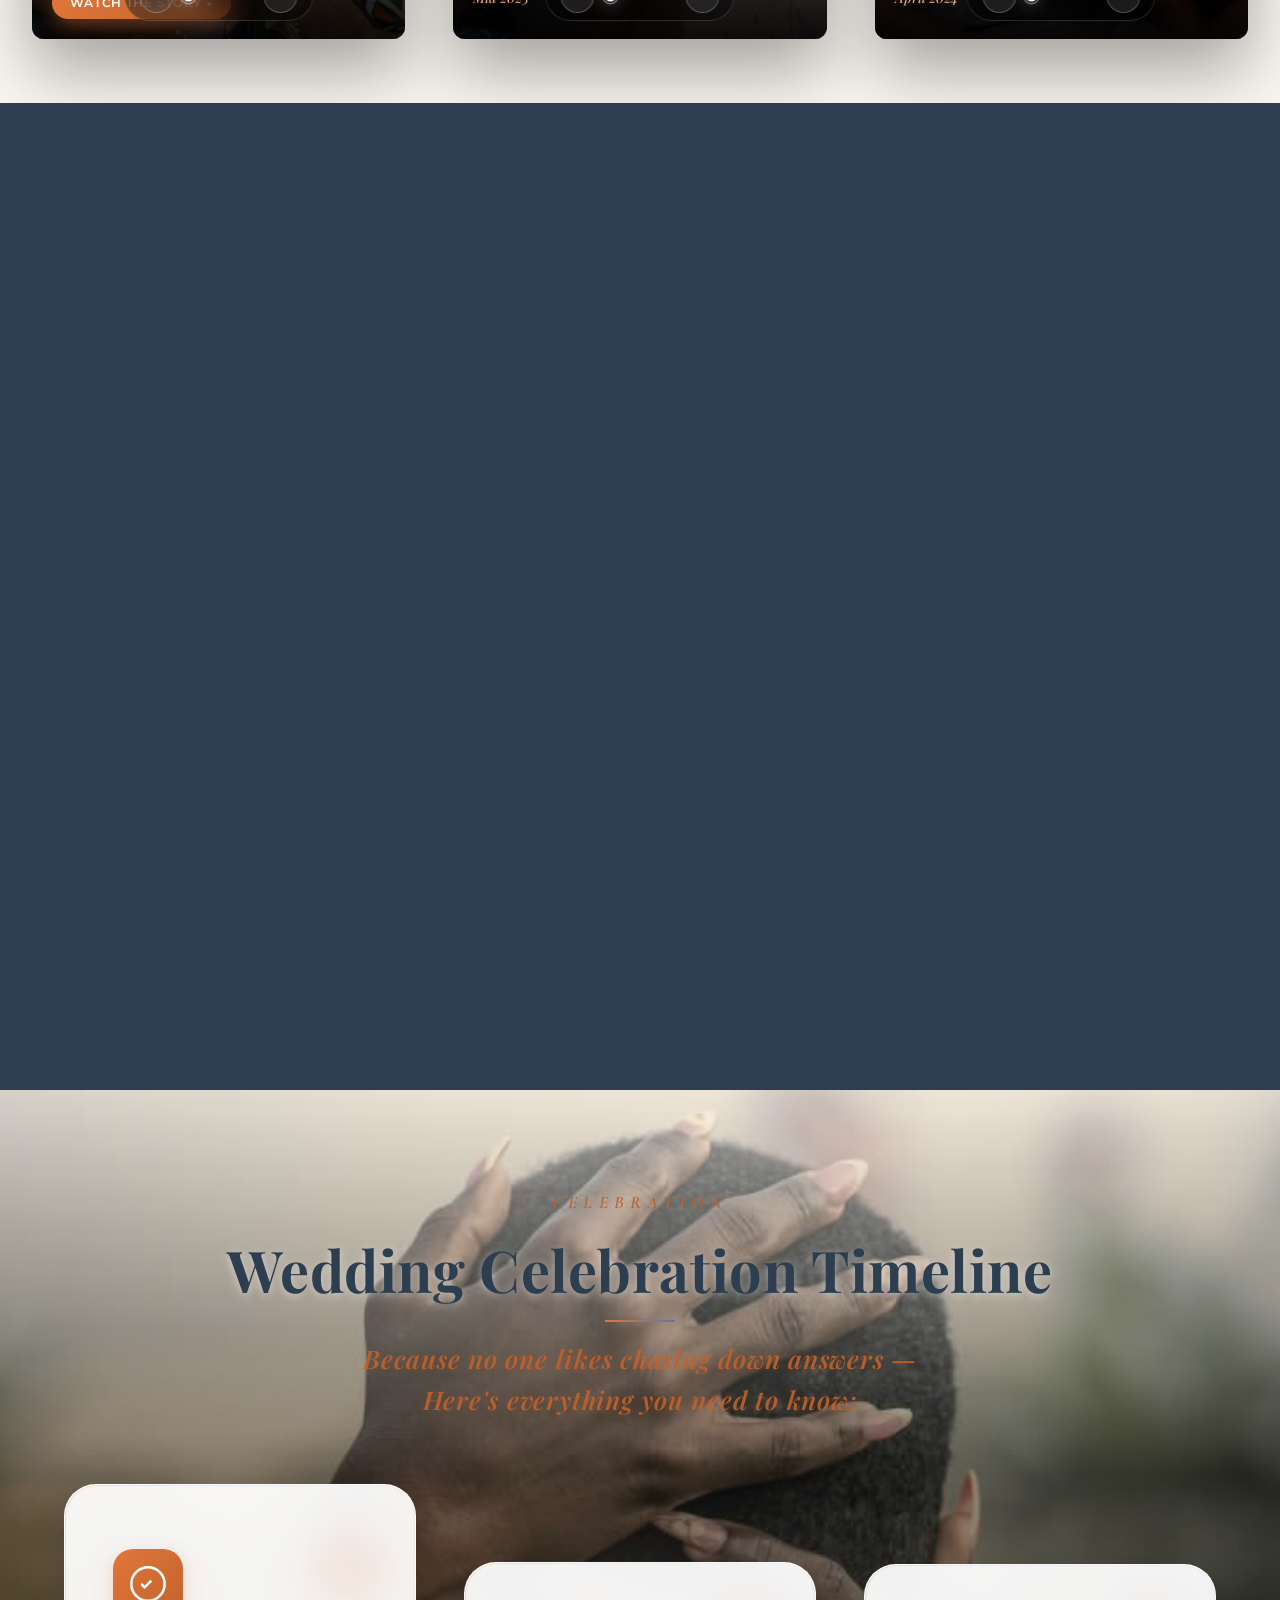
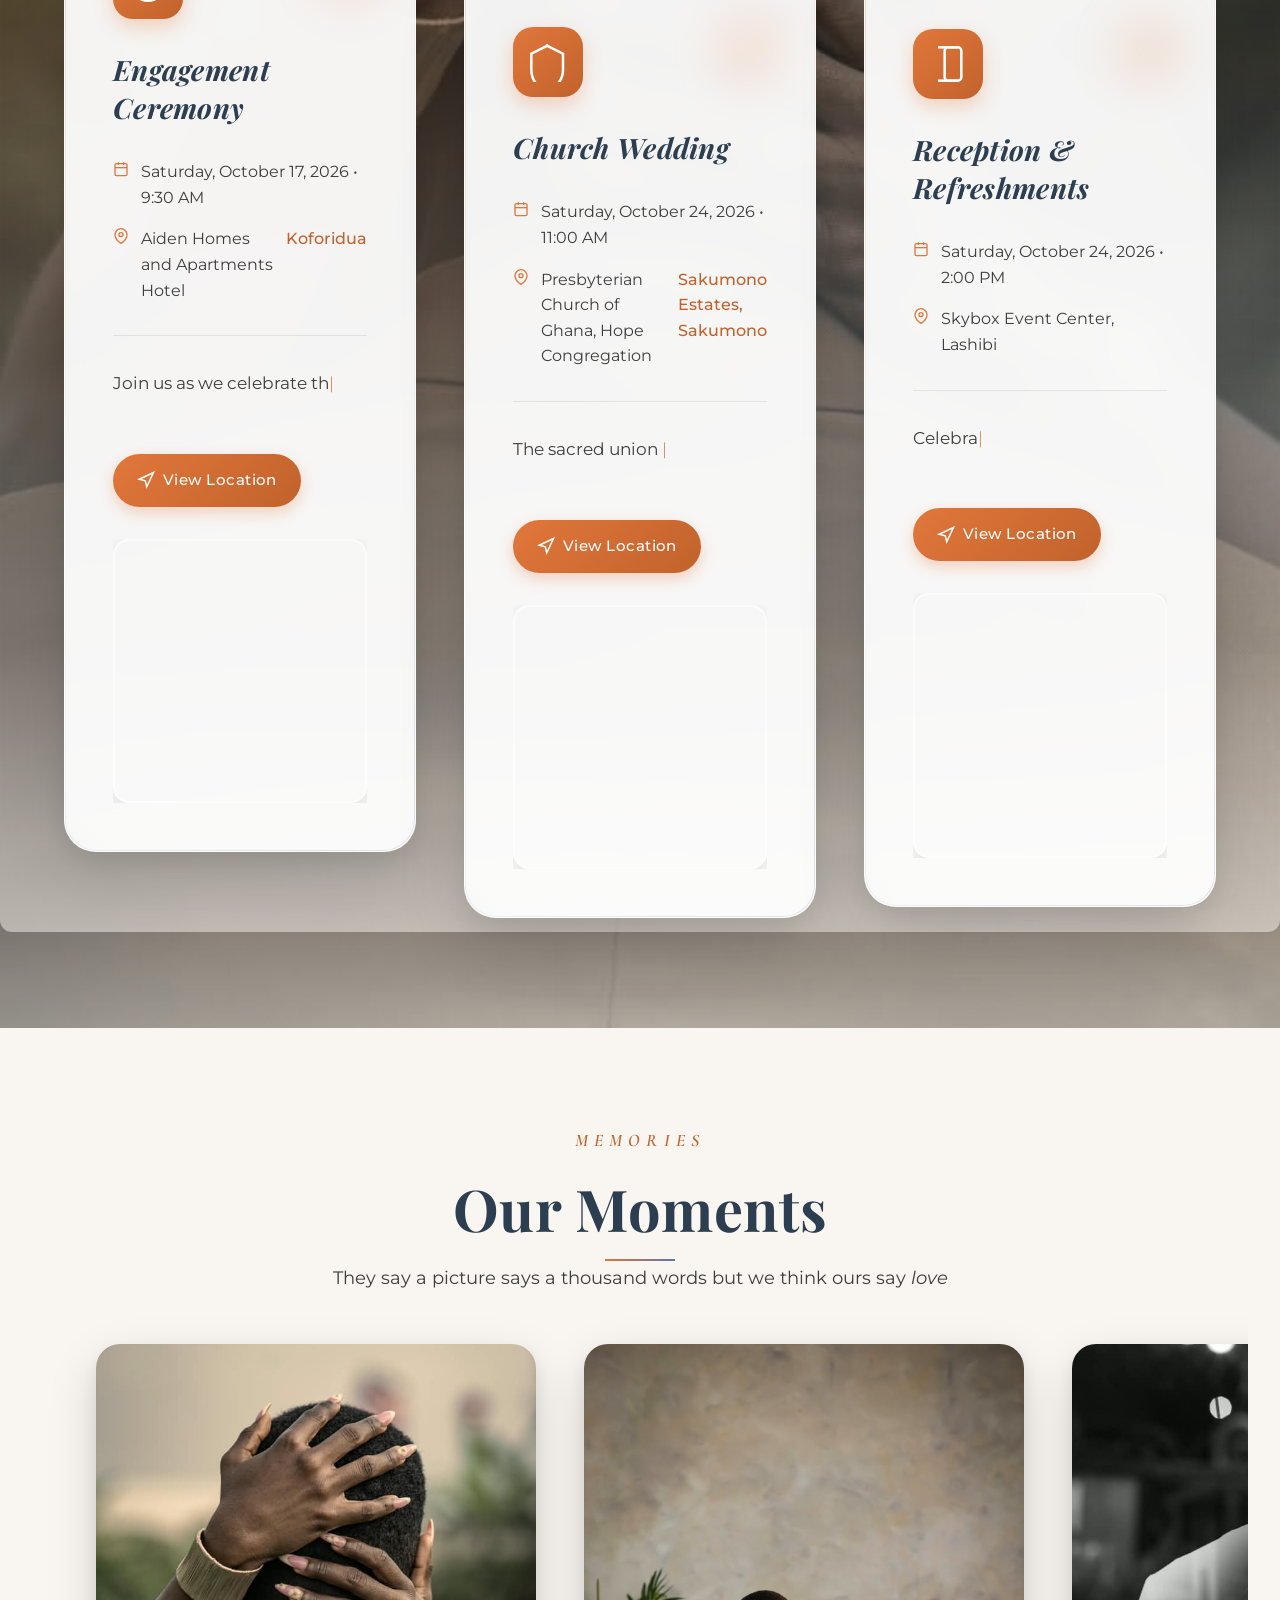
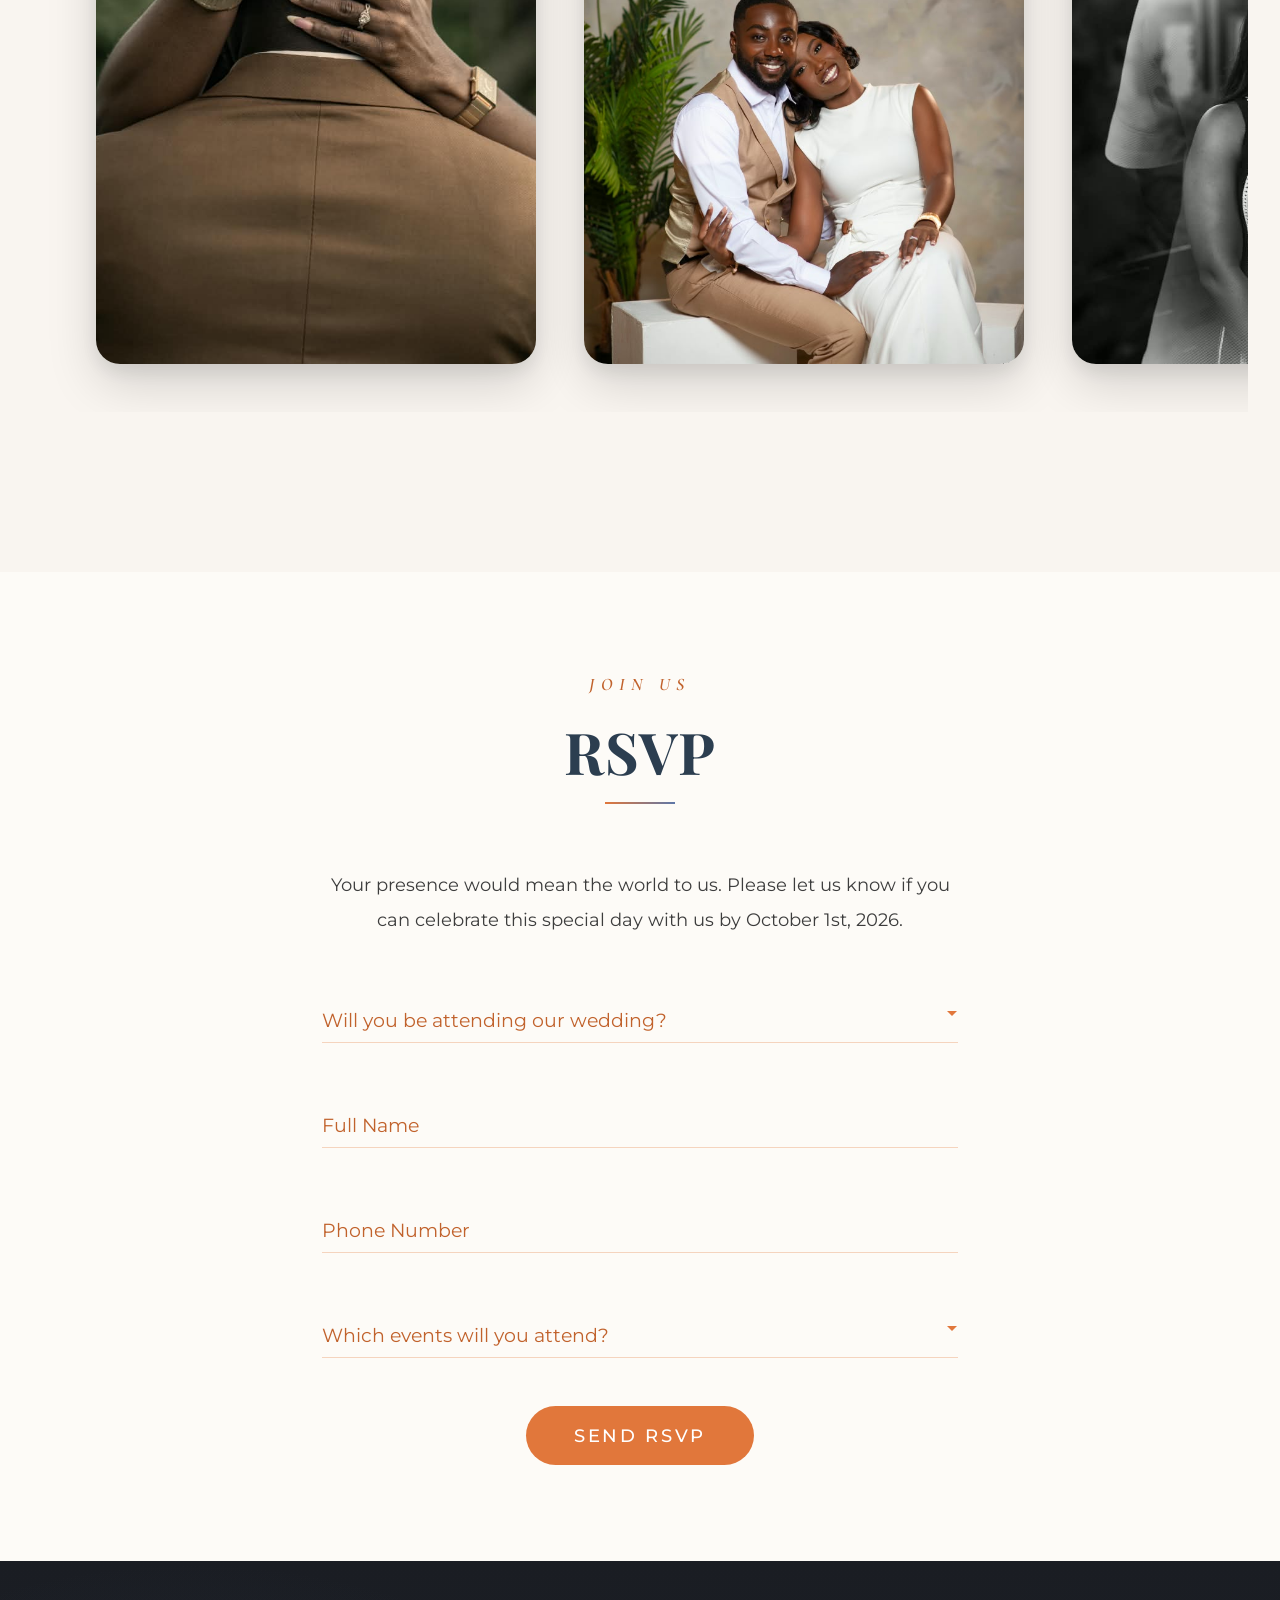
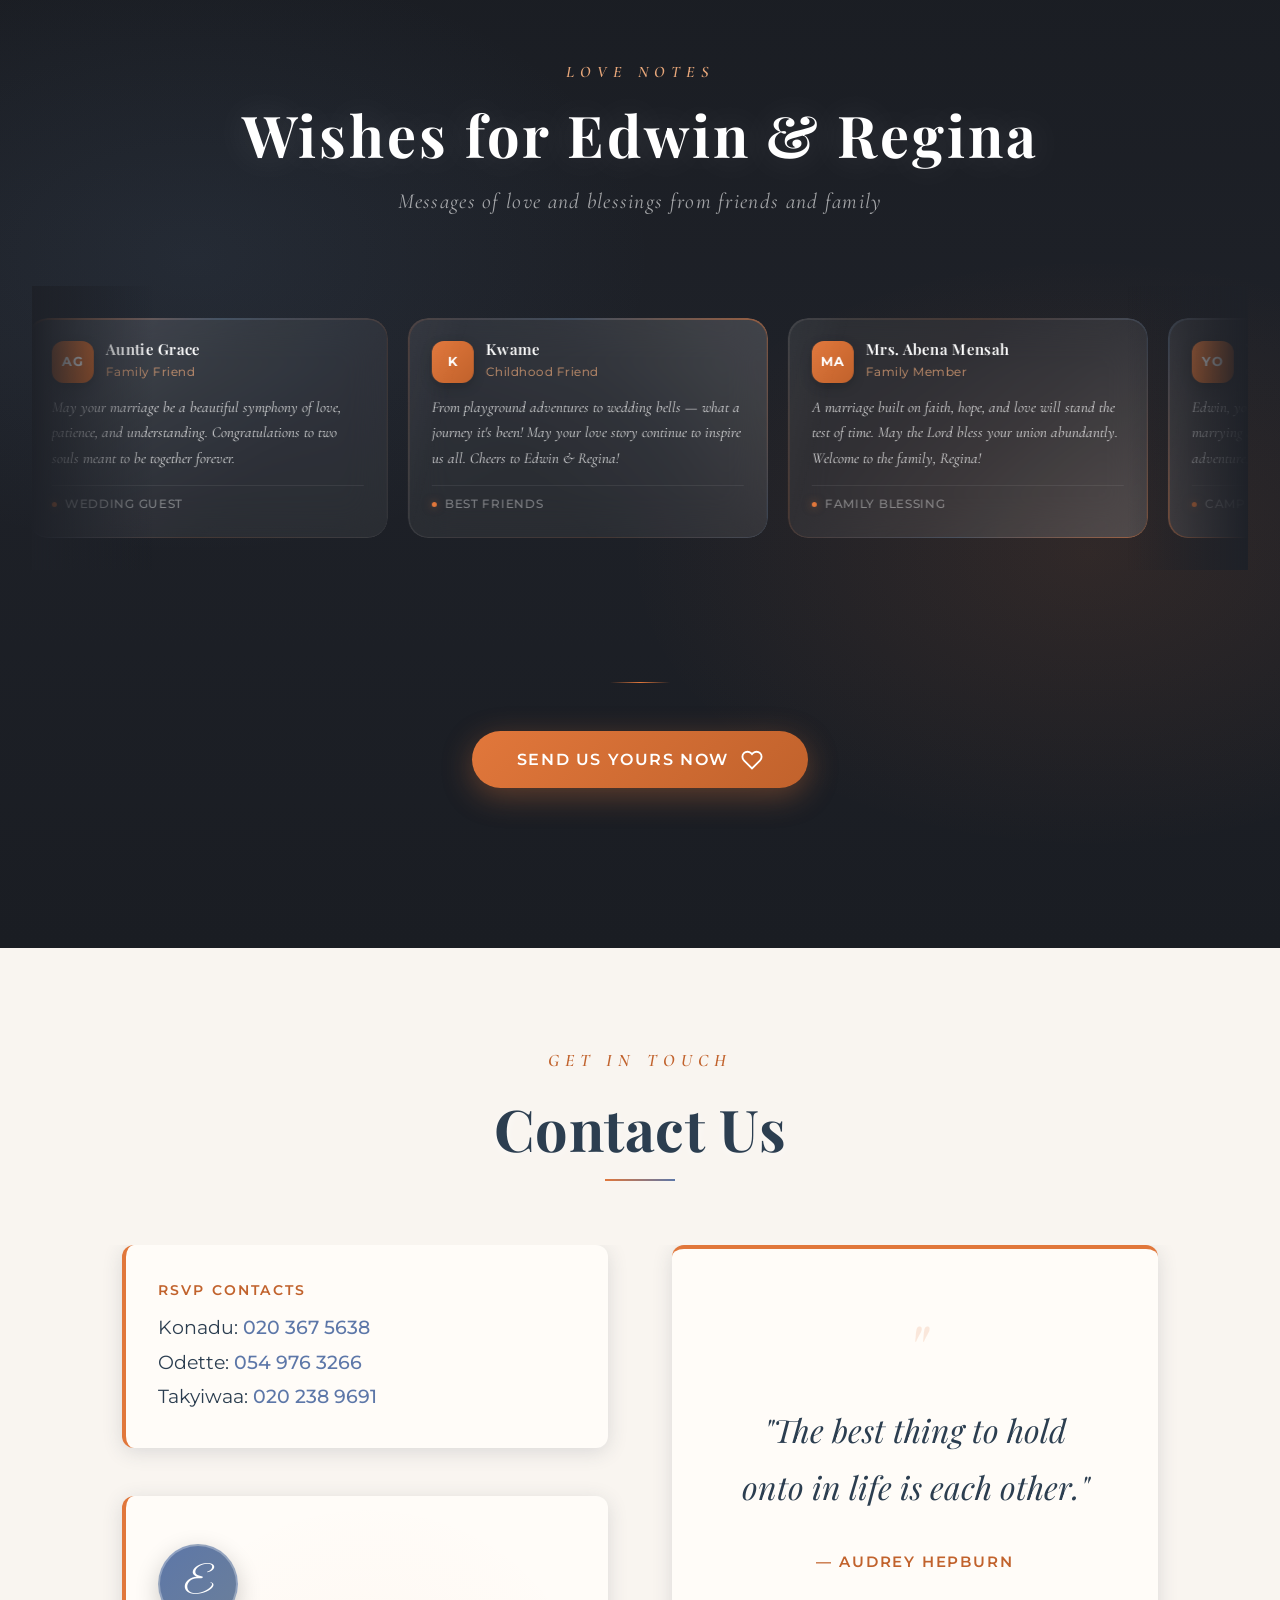
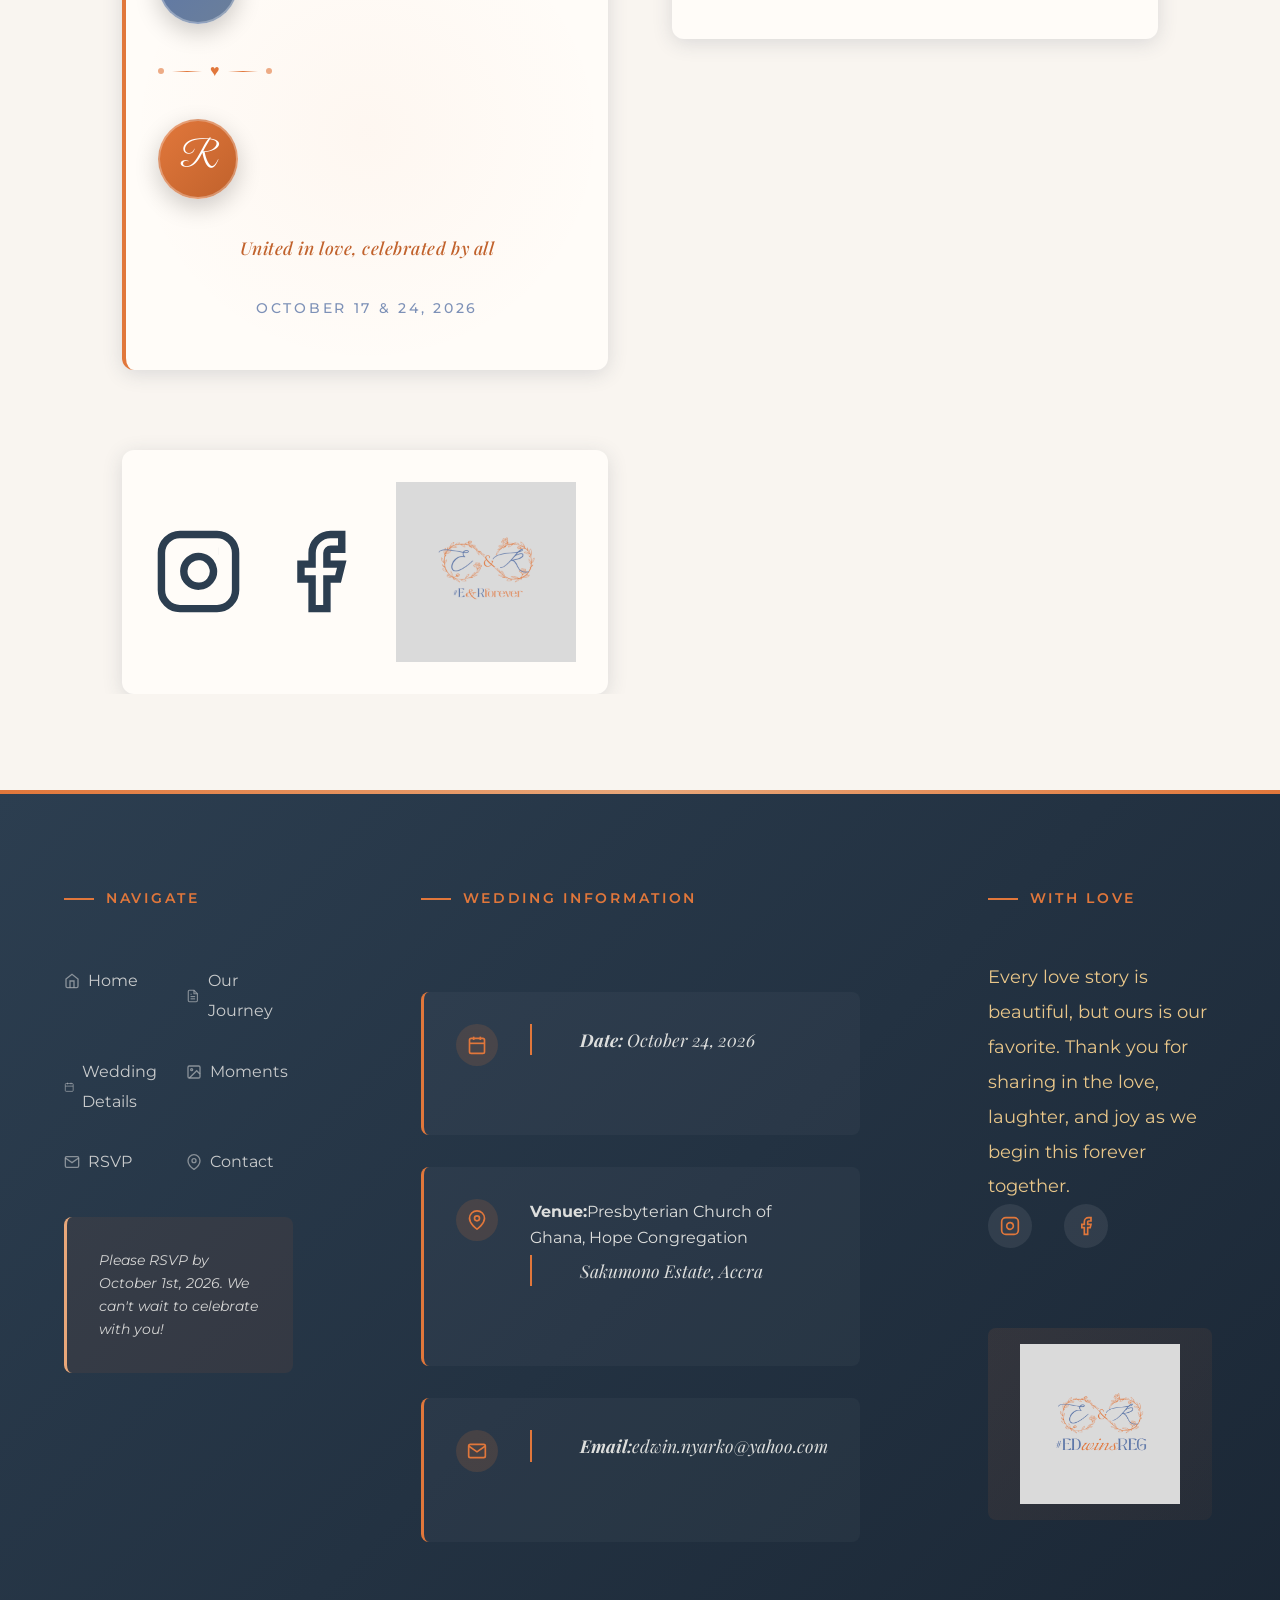
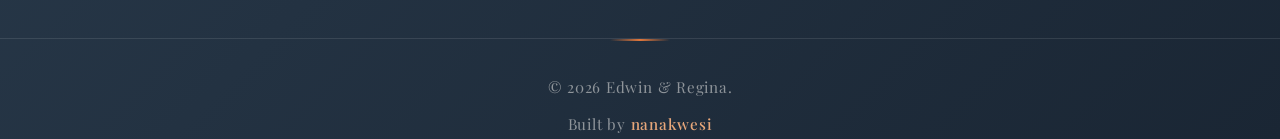
==== commit 57133703: "Add WhatsApp contact selection for wishes" ====
--- a/index.html
+++ b/index.html
@@ -886,6 +886,25 @@
         </div>
     </div>
 
+    <!-- Wish Contact Selection Modal -->
+    <div class="modal-overlay" id="wishContactModal">
+        <div class="modal-card contact-modal">
+            <h3>Send Your Wishes</h3>
+            <p class="modal-subtitle">Choose who you'd like to send your wish to</p>
+            <div class="contact-options" id="wishContactOptions">
+                <button class="contact-option-btn" data-name="Edwin" data-phone="2335585226">
+                    <span class="contact-name">Edwin</span>
+                    <span class="contact-phone">020 558 5226</span>
+                </button>
+                <button class="contact-option-btn" data-name="Regina" data-phone="2331048505">
+                    <span class="contact-name">Regina</span>
+                    <span class="contact-phone">027 104 8505</span>
+                </button>
+            </div>
+            <button class="modal-close-btn" id="wishContactBackBtn" aria-label="Back">Back</button>
+        </div>
+    </div>
+
     <!-- Contact Section -->
     <section id="contact" class="contact">
         <div class="section-header">
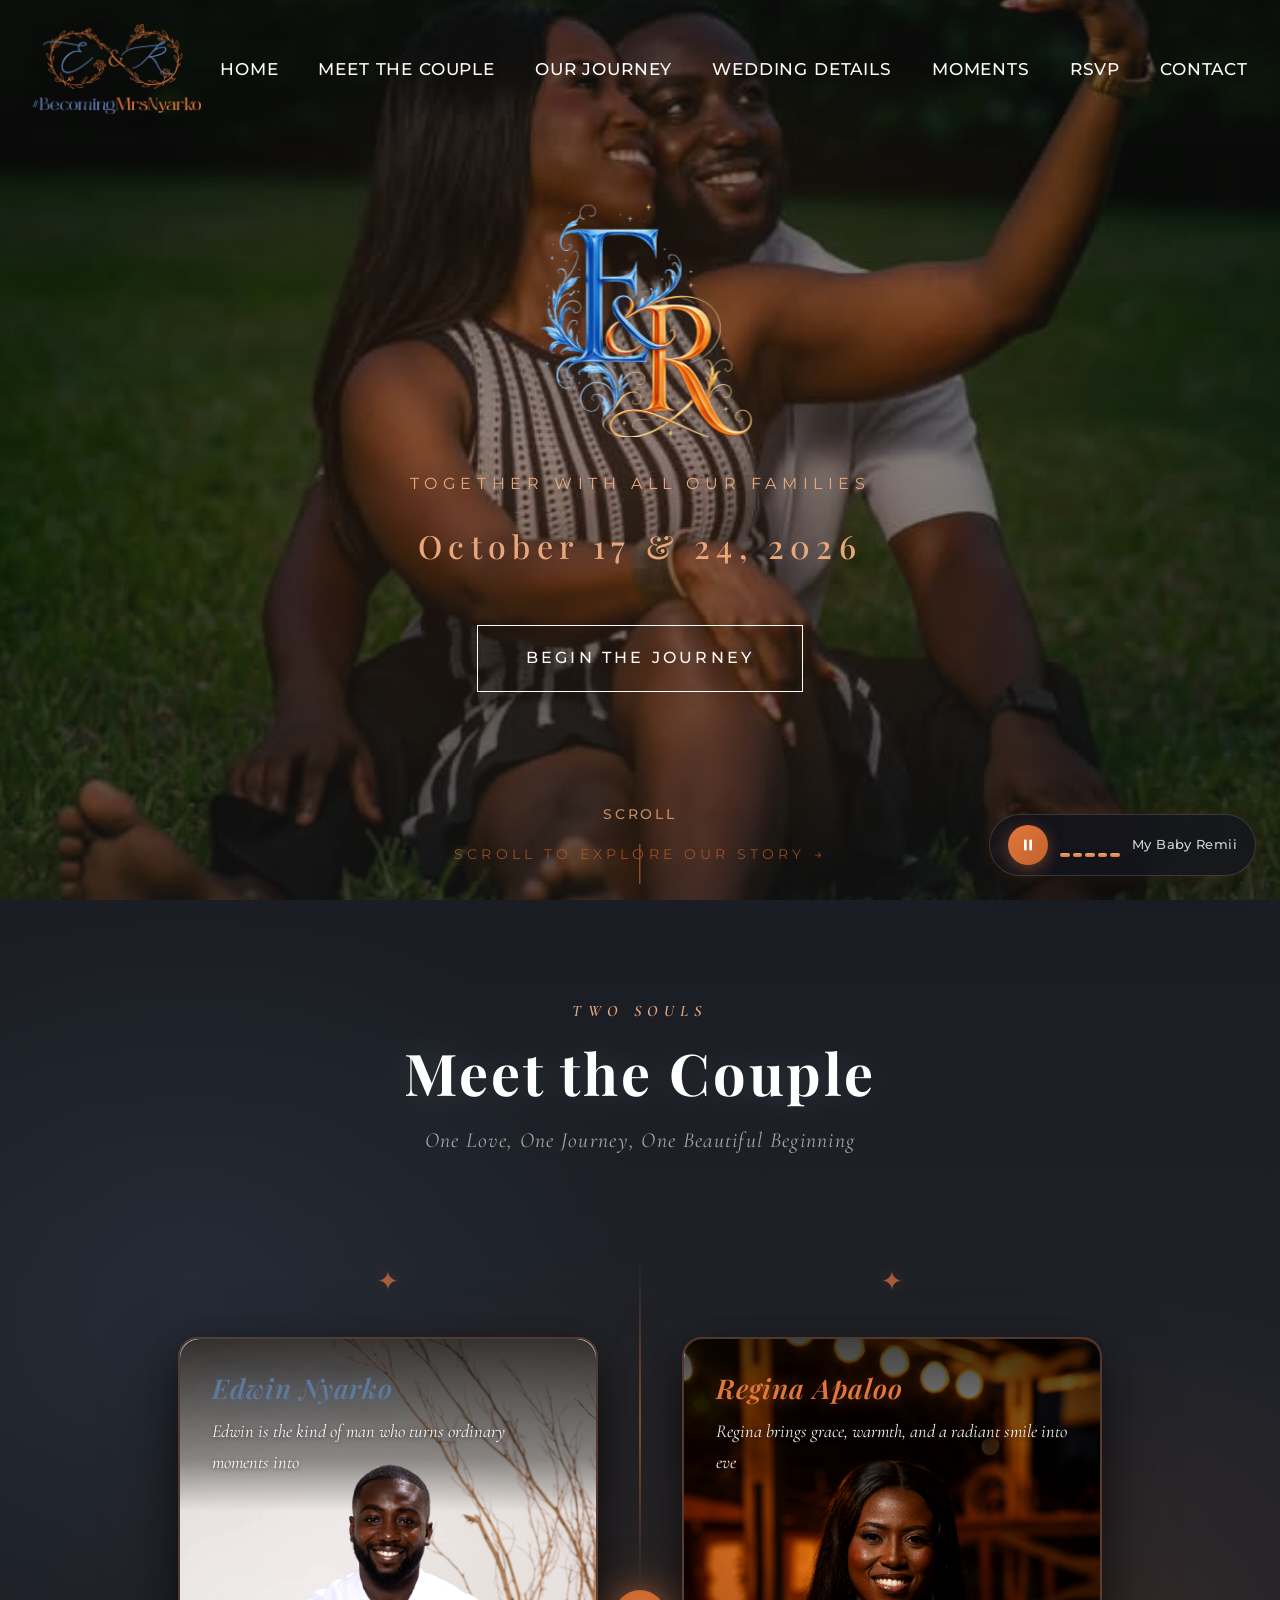
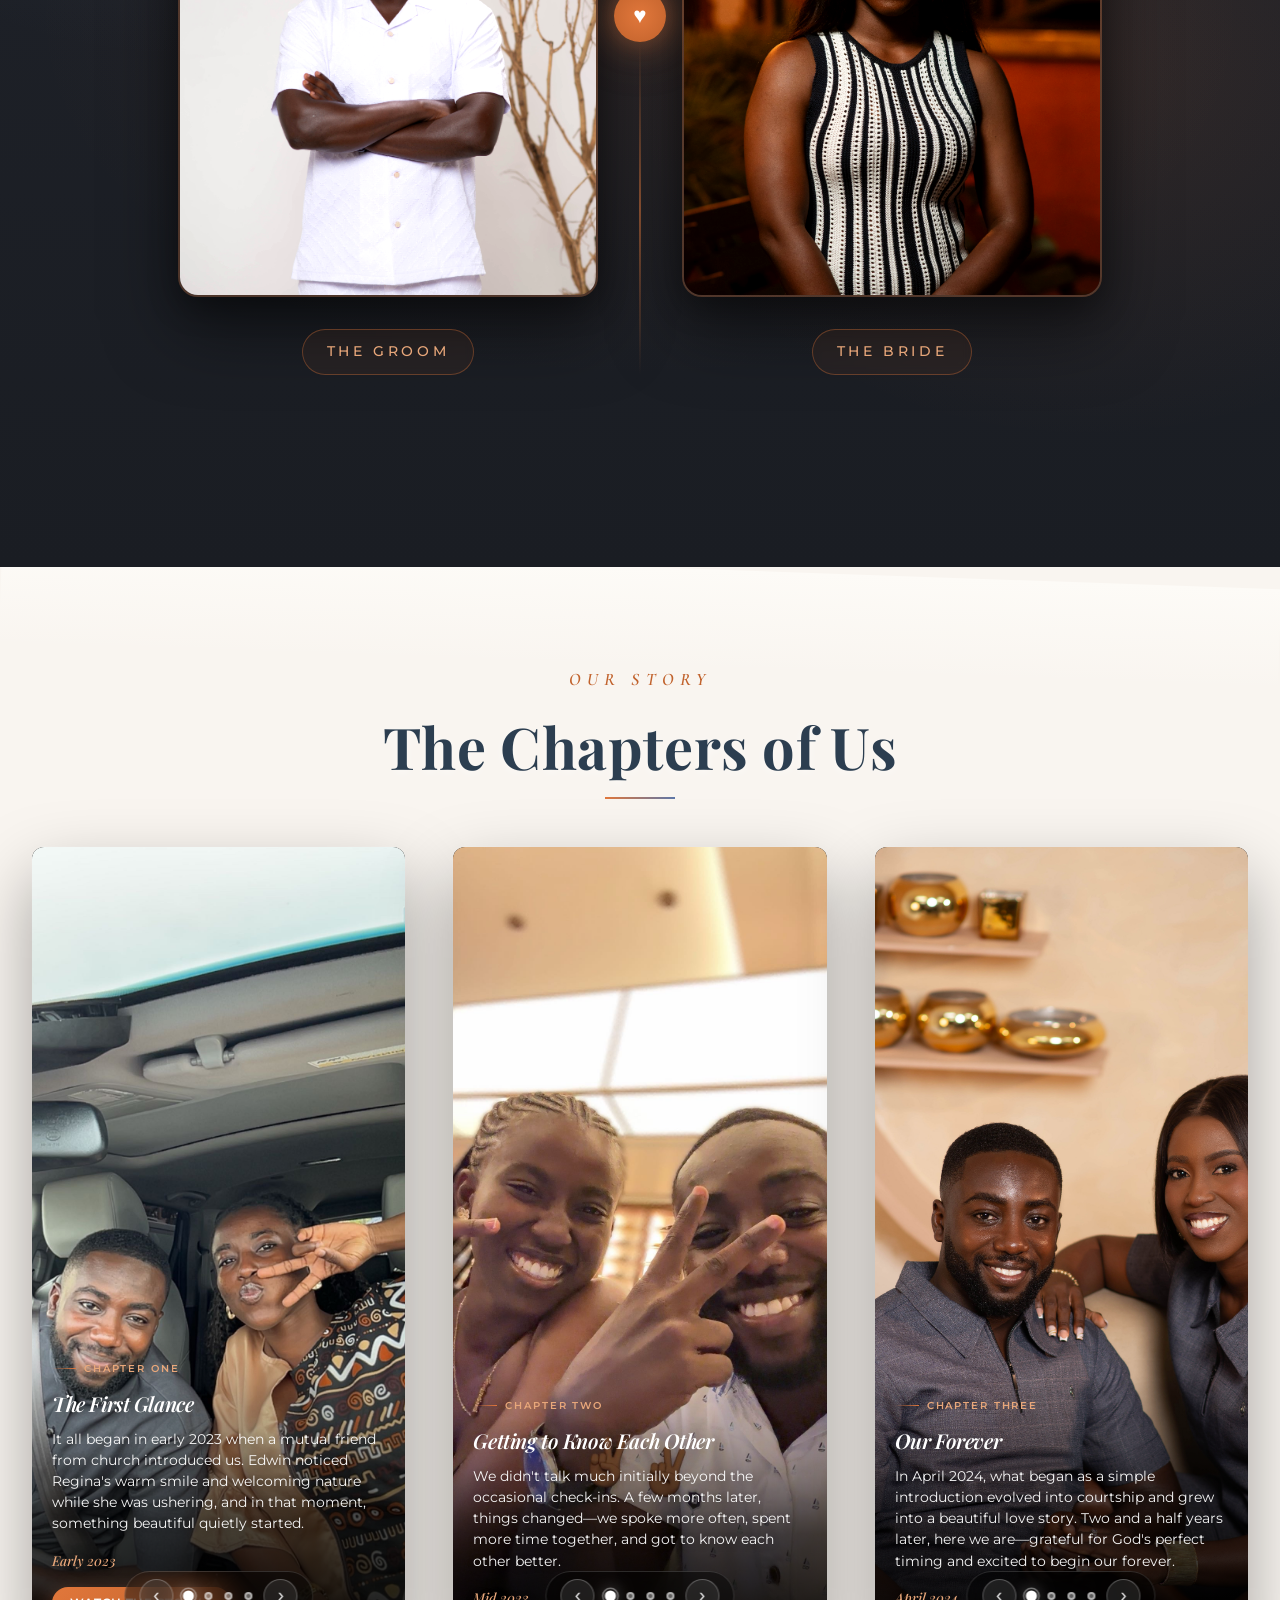
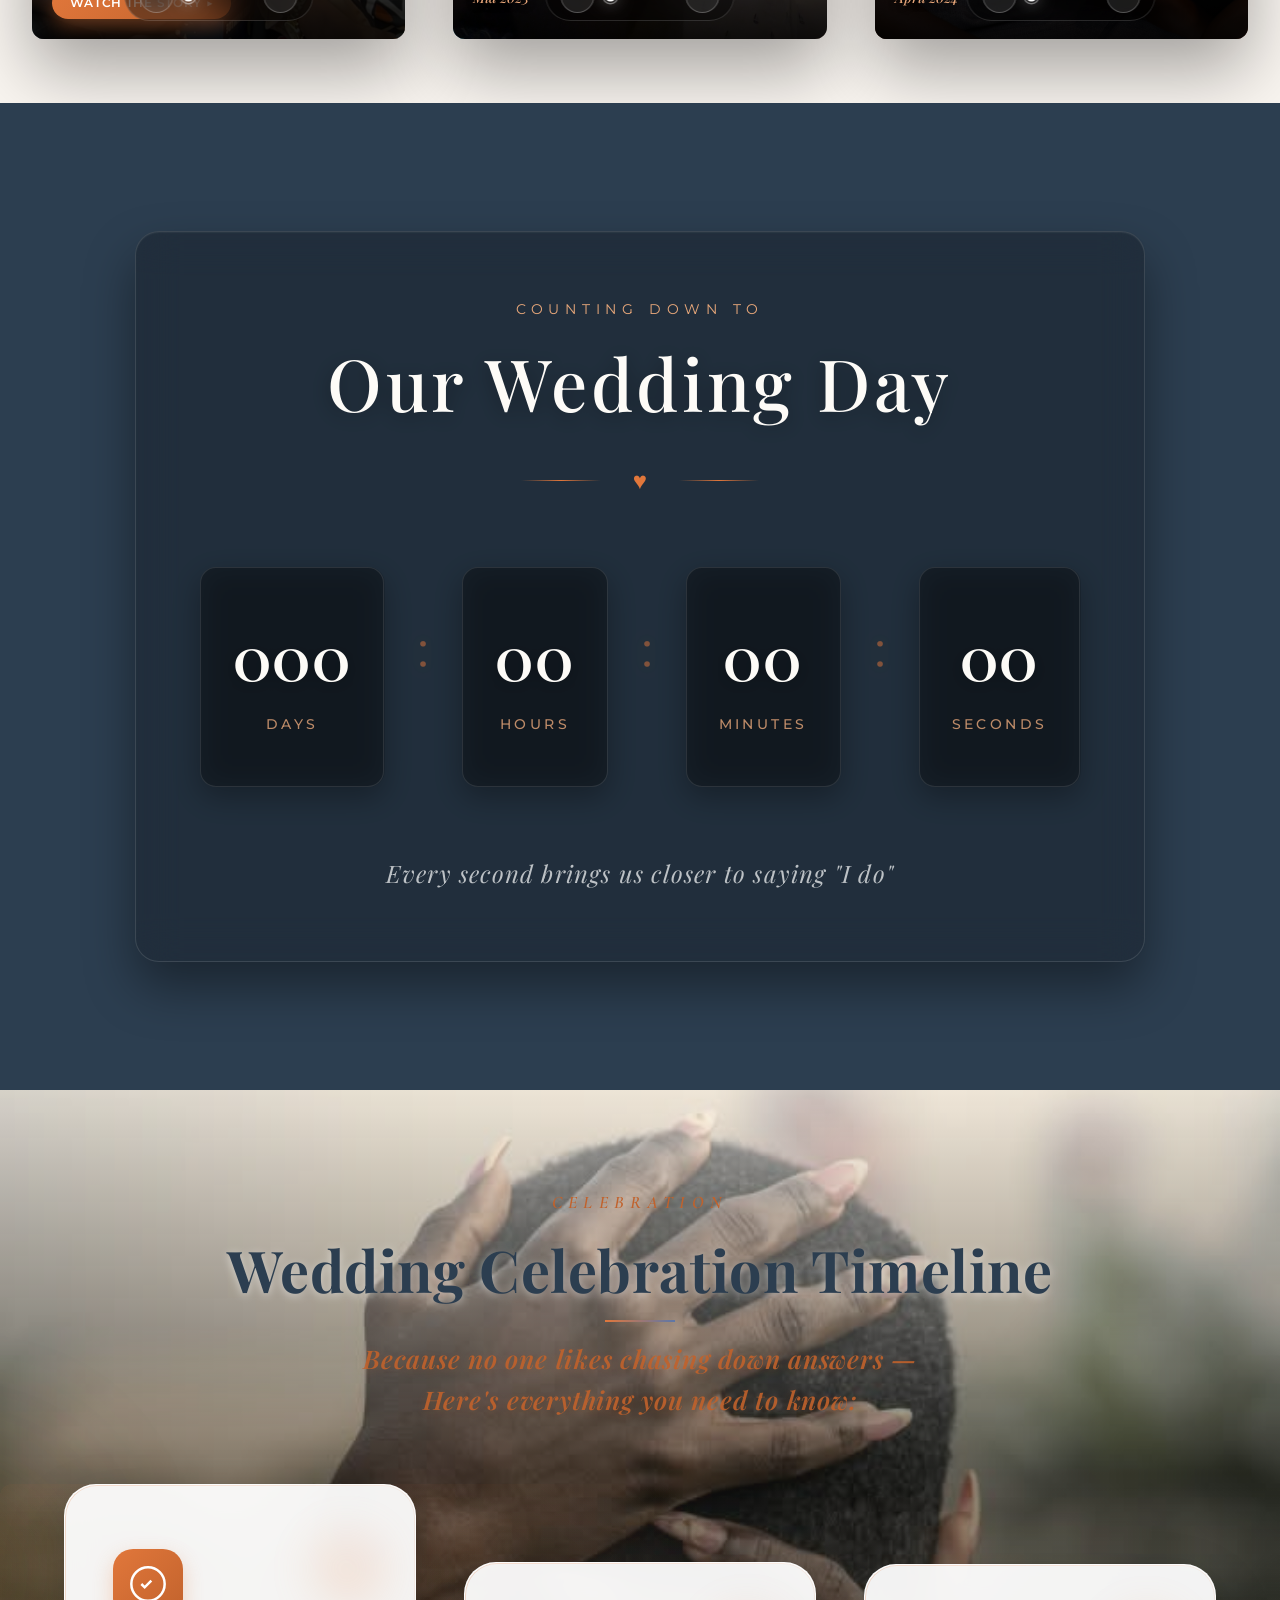
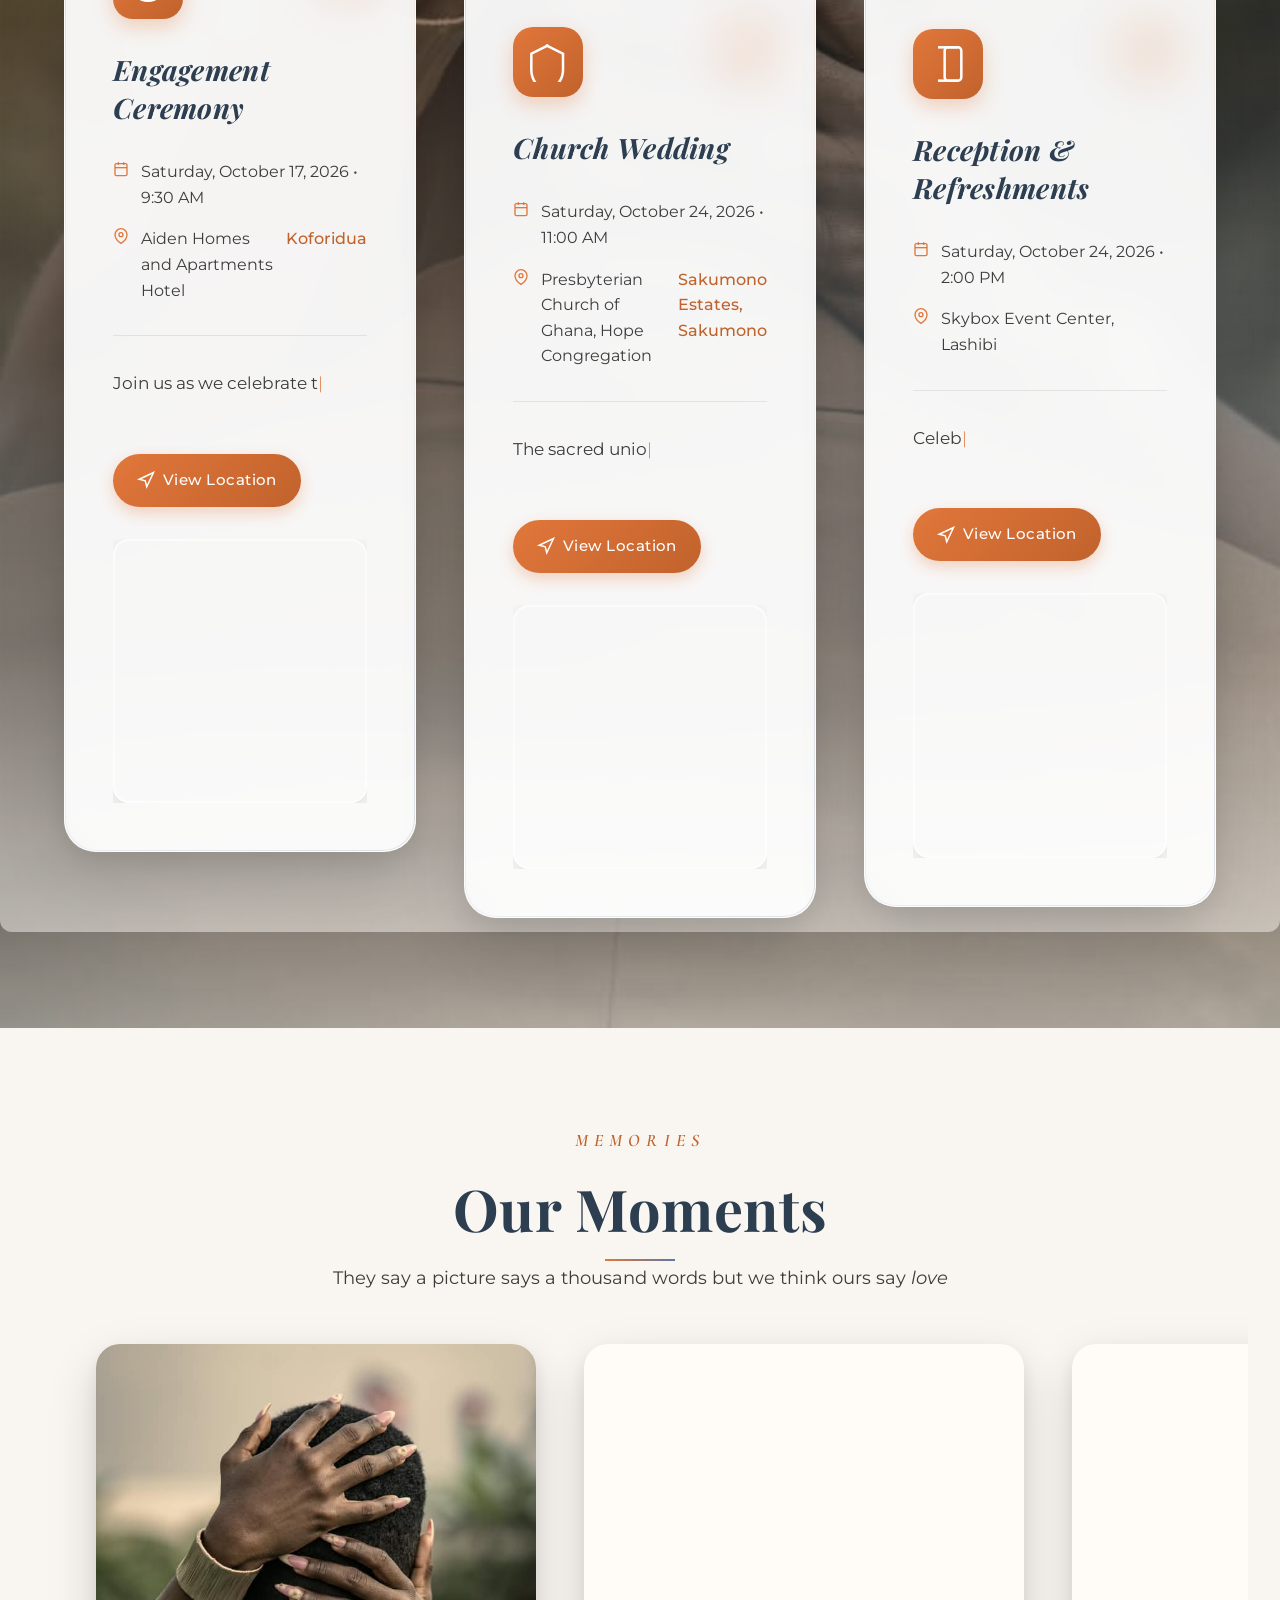
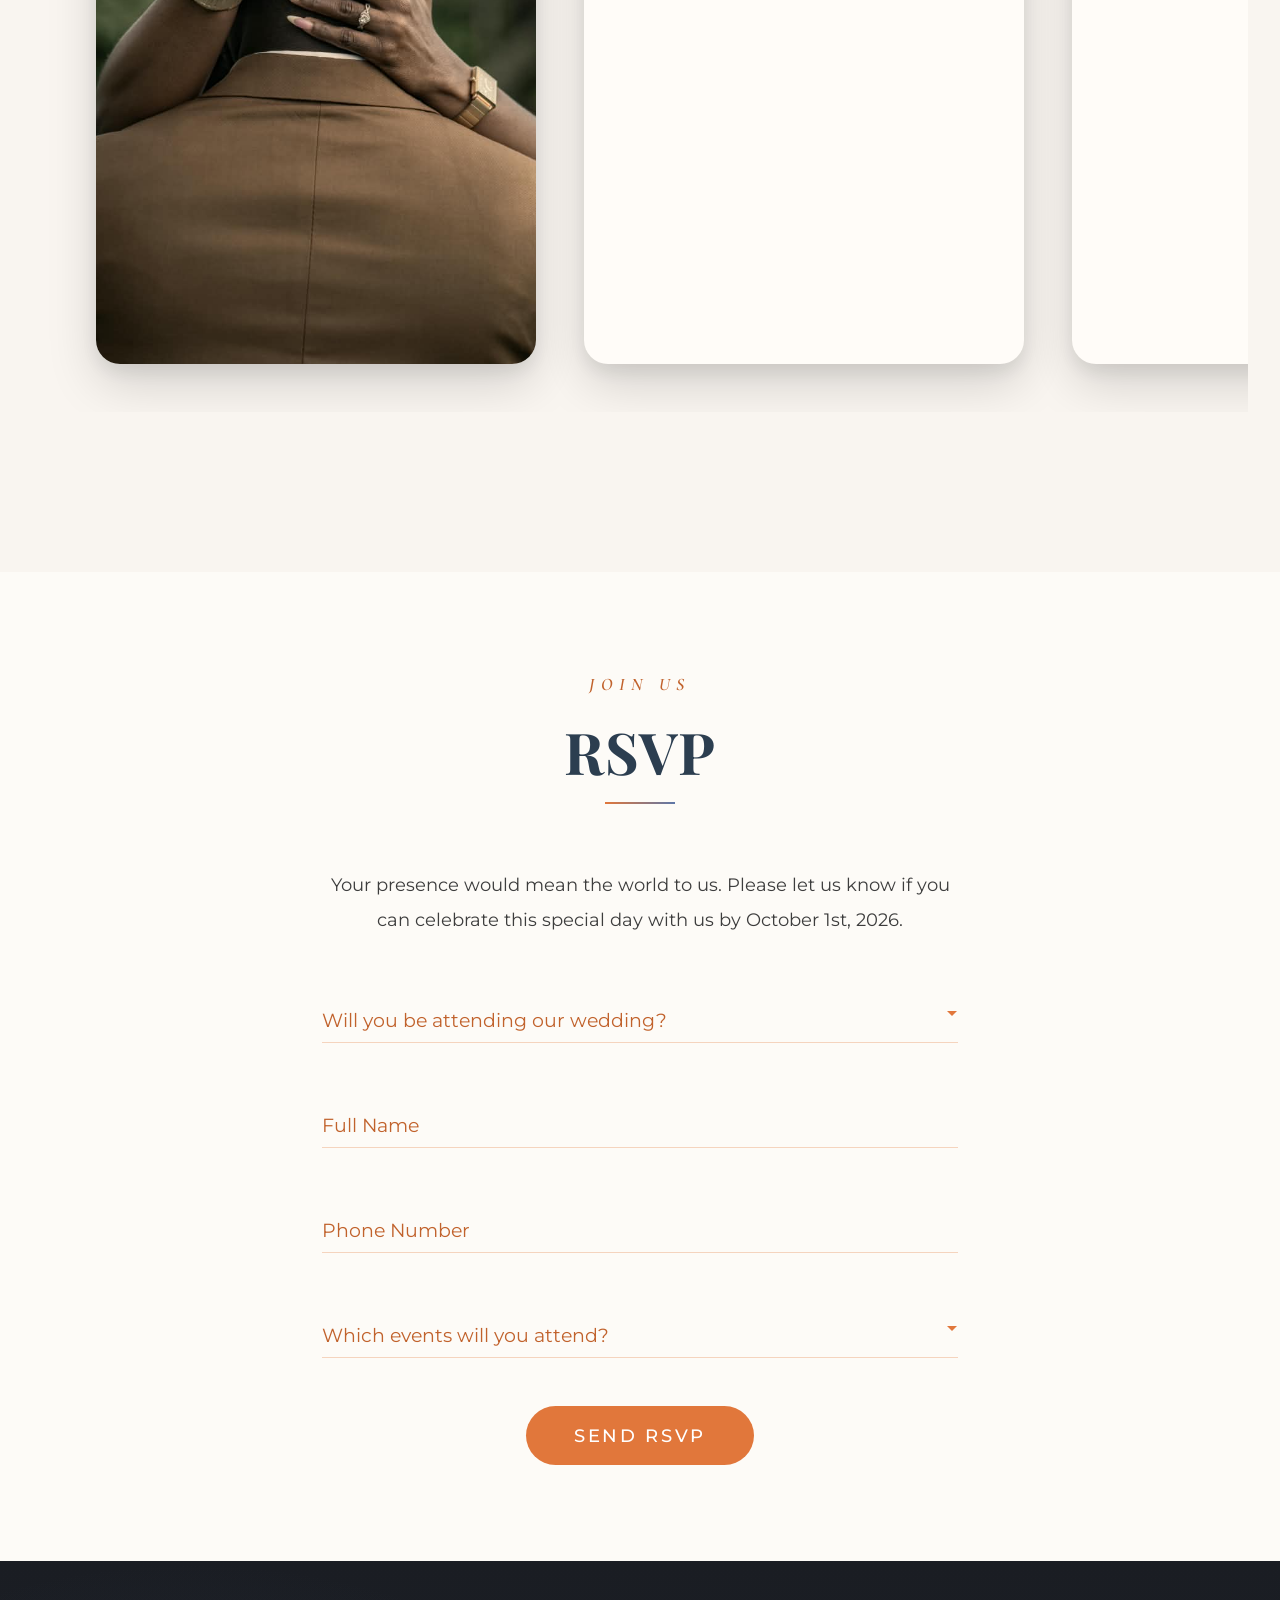
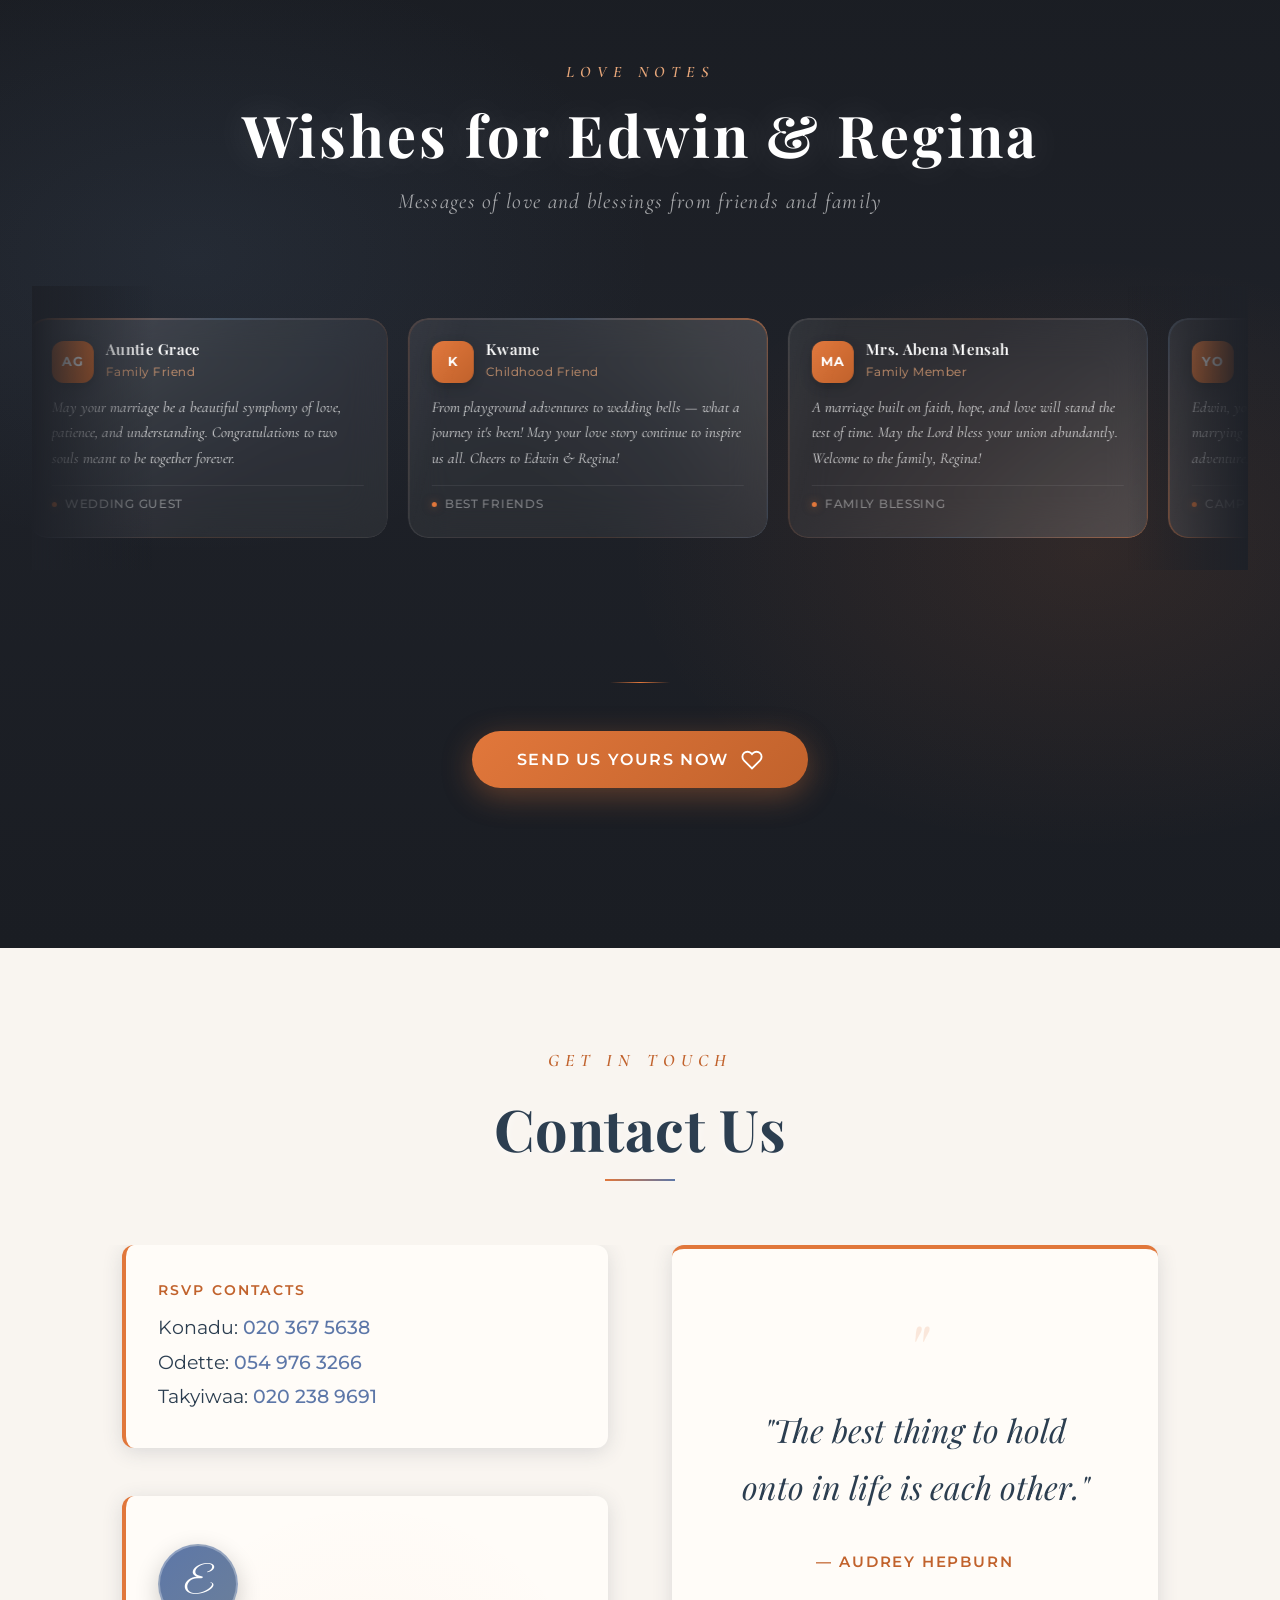
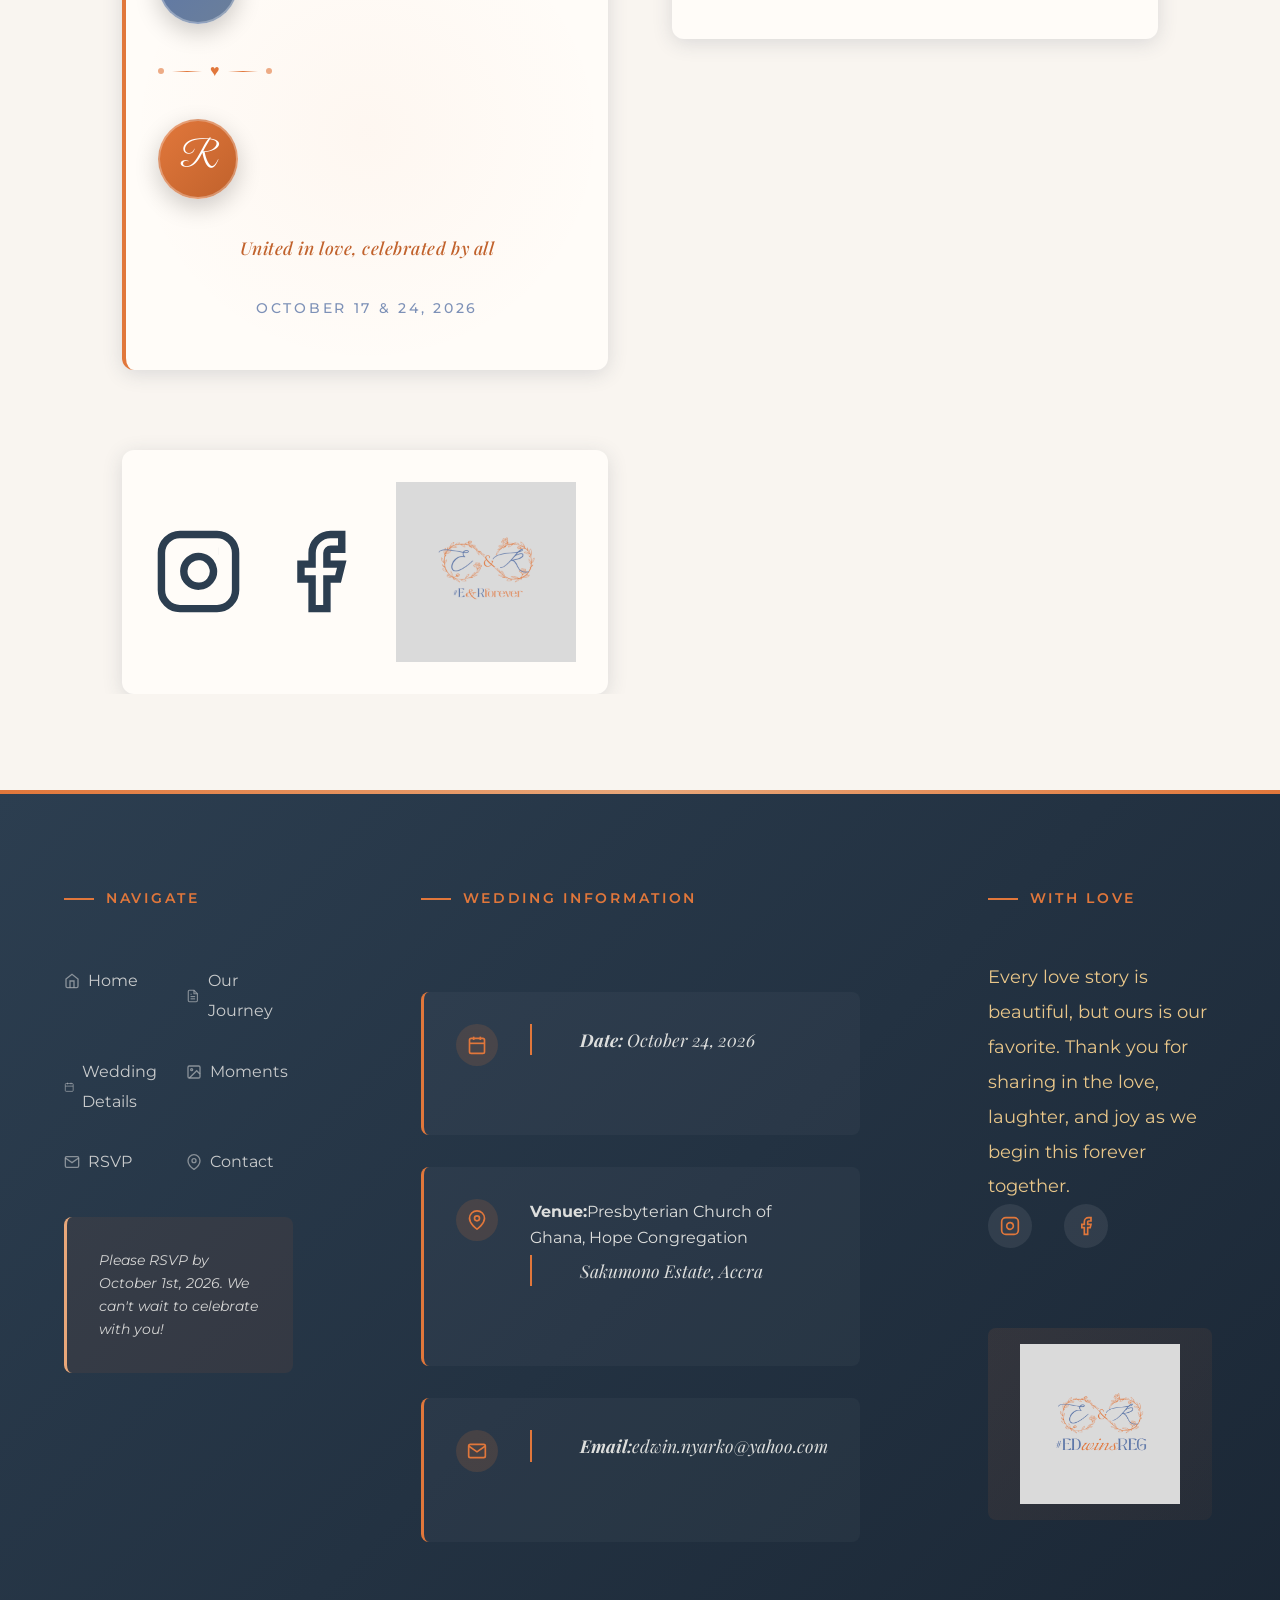
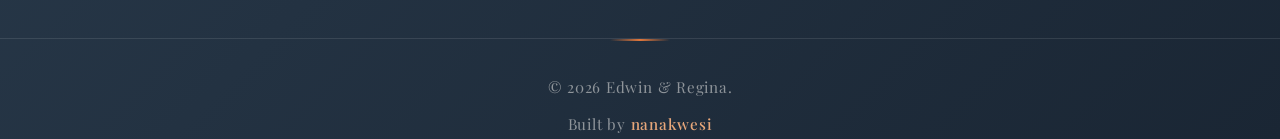
==== commit 16a146a5: "Fix wish WhatsApp numbers format" ====
--- a/index.html
+++ b/index.html
@@ -892,11 +892,11 @@
             <h3>Send Your Wishes</h3>
             <p class="modal-subtitle">Choose who you'd like to send your wish to</p>
             <div class="contact-options" id="wishContactOptions">
-                <button class="contact-option-btn" data-name="Edwin" data-phone="2335585226">
+                <button class="contact-option-btn" data-name="Edwin" data-phone="233205585226">
                     <span class="contact-name">Edwin</span>
                     <span class="contact-phone">020 558 5226</span>
                 </button>
-                <button class="contact-option-btn" data-name="Regina" data-phone="2331048505">
+                <button class="contact-option-btn" data-name="Regina" data-phone="233271048505">
                     <span class="contact-name">Regina</span>
                     <span class="contact-phone">027 104 8505</span>
                 </button>
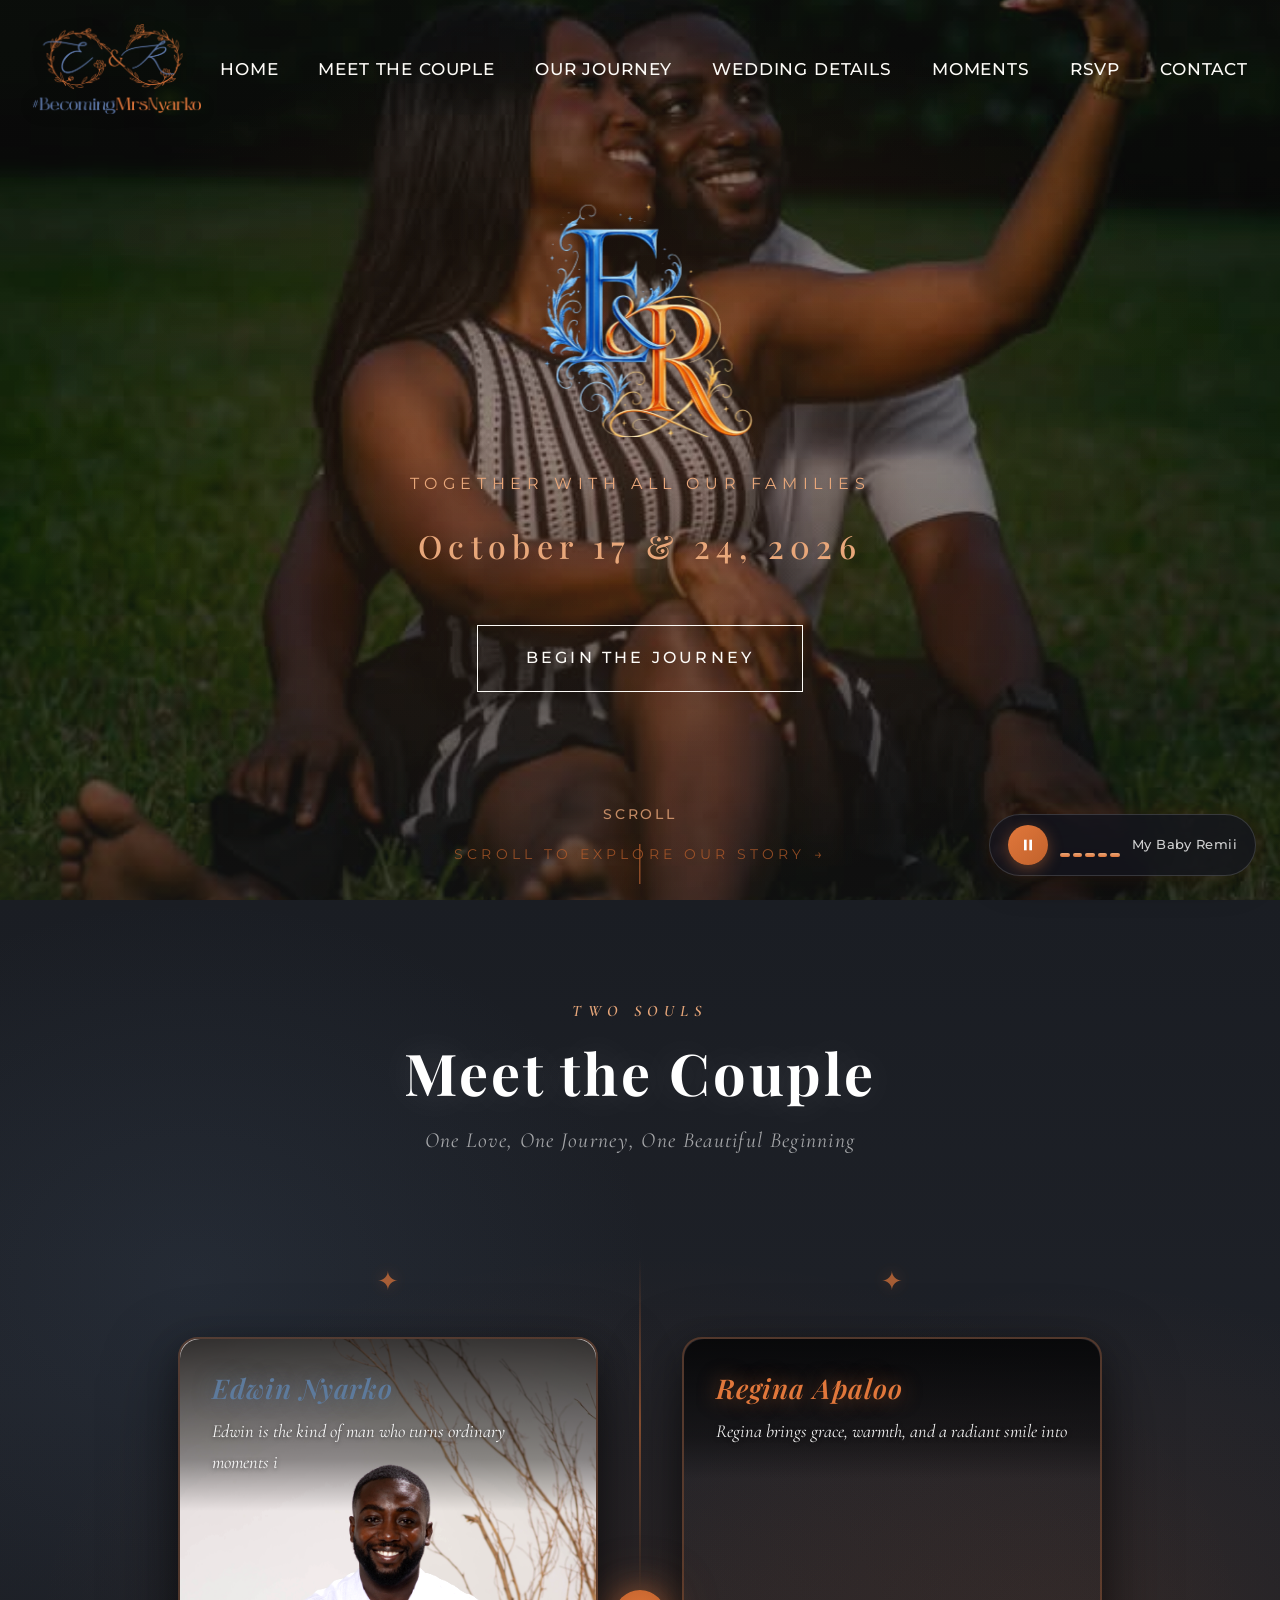
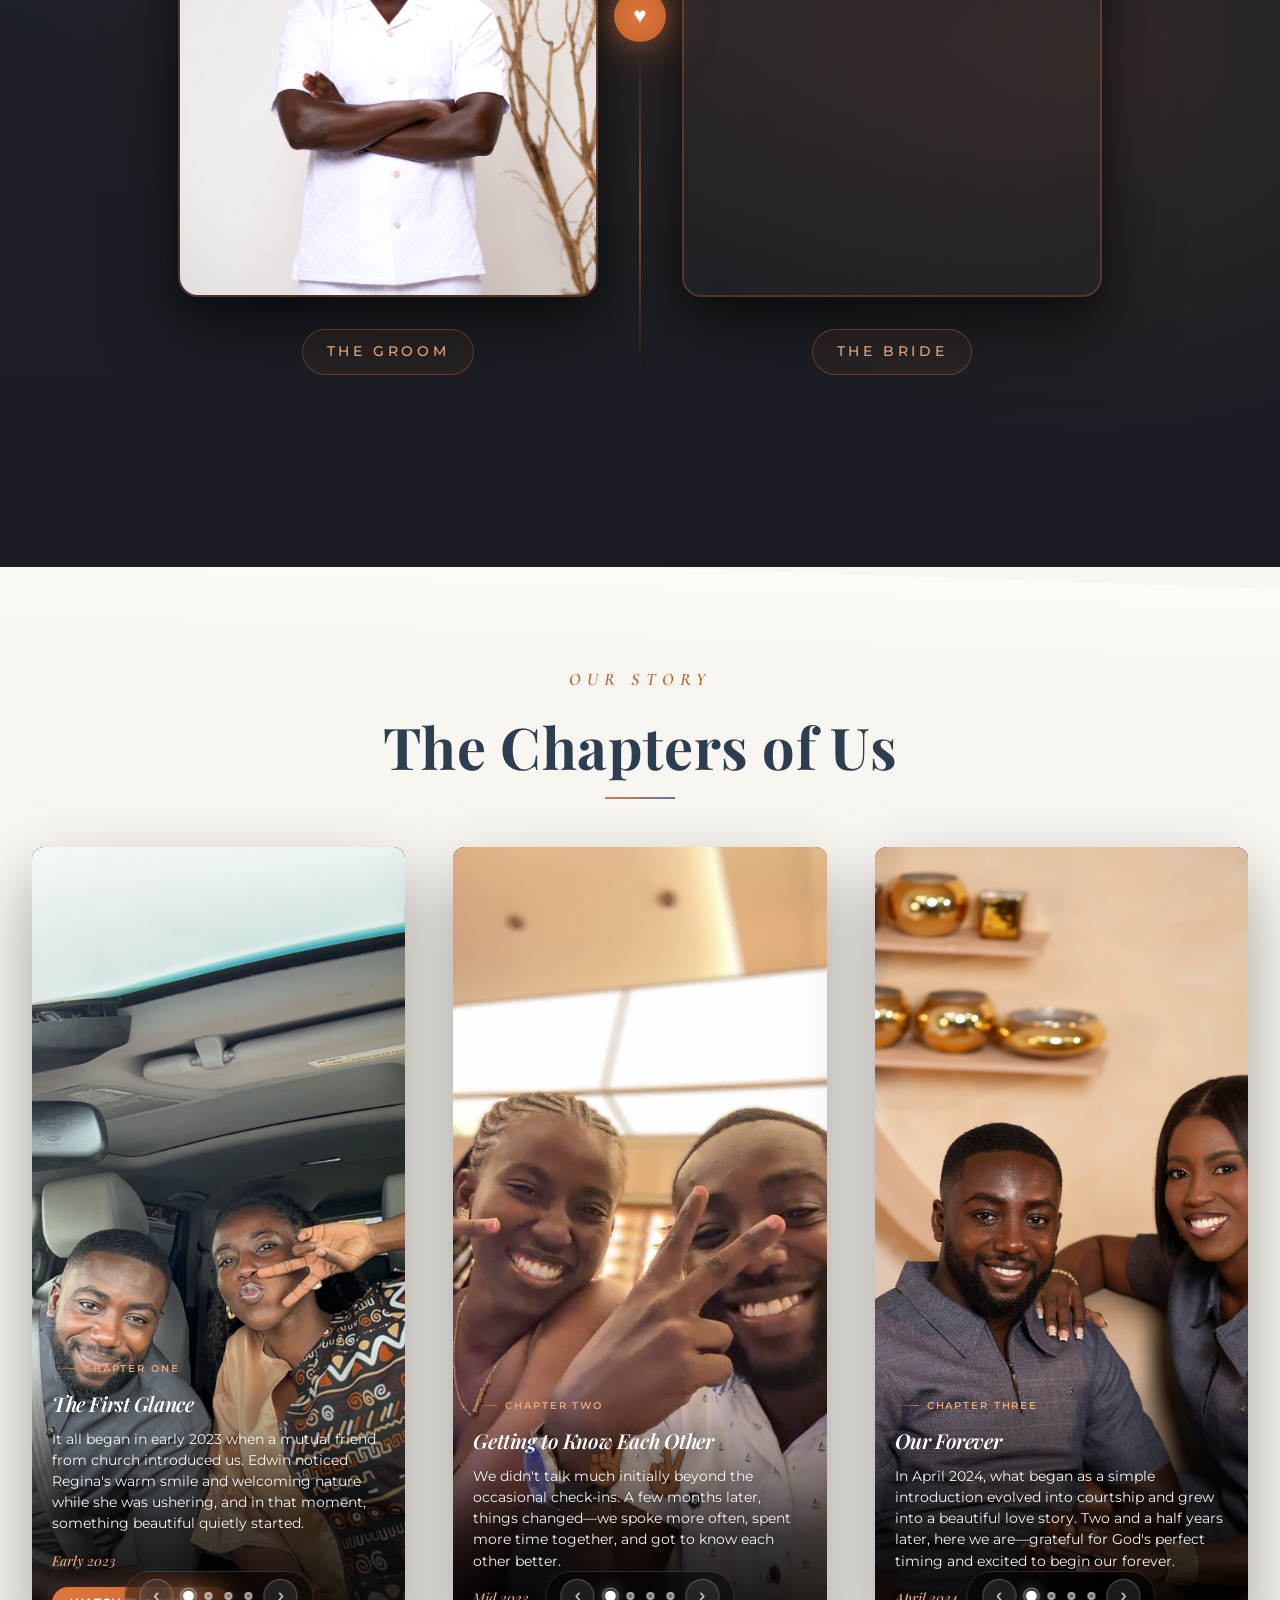
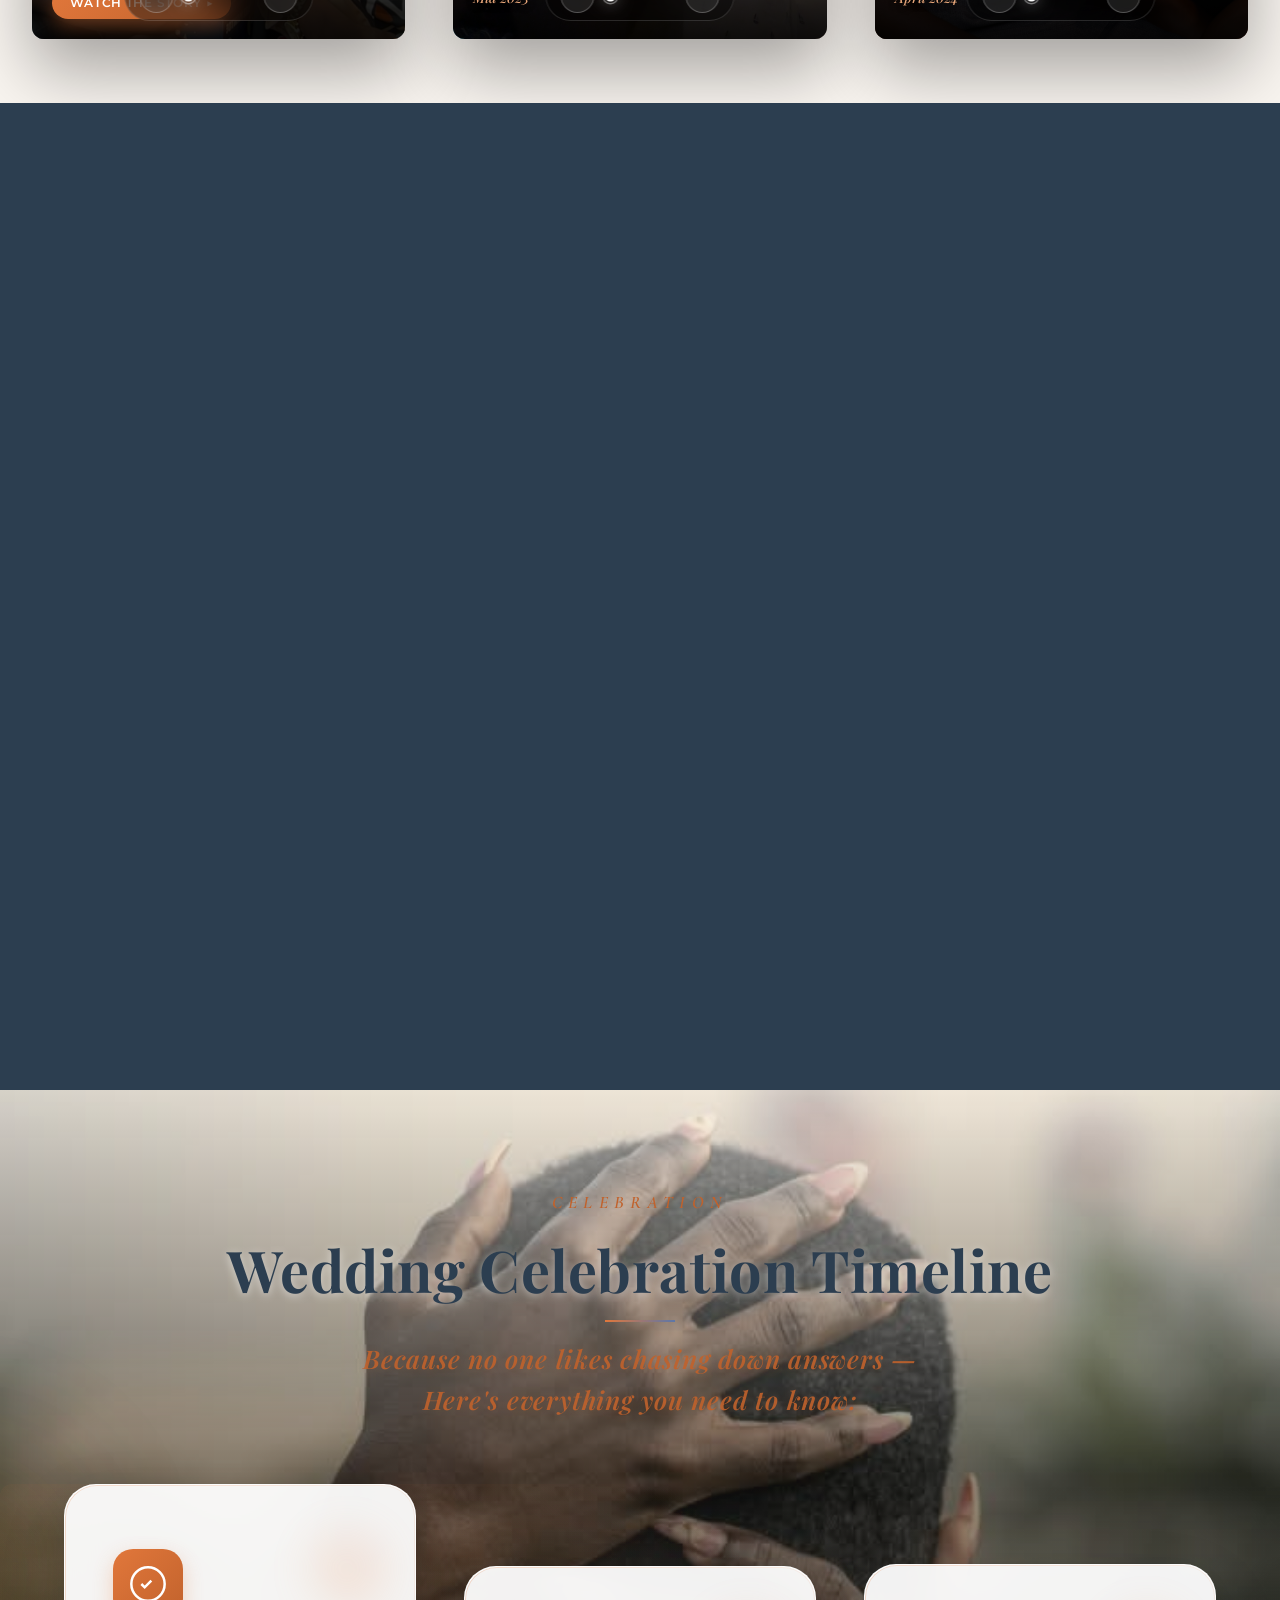
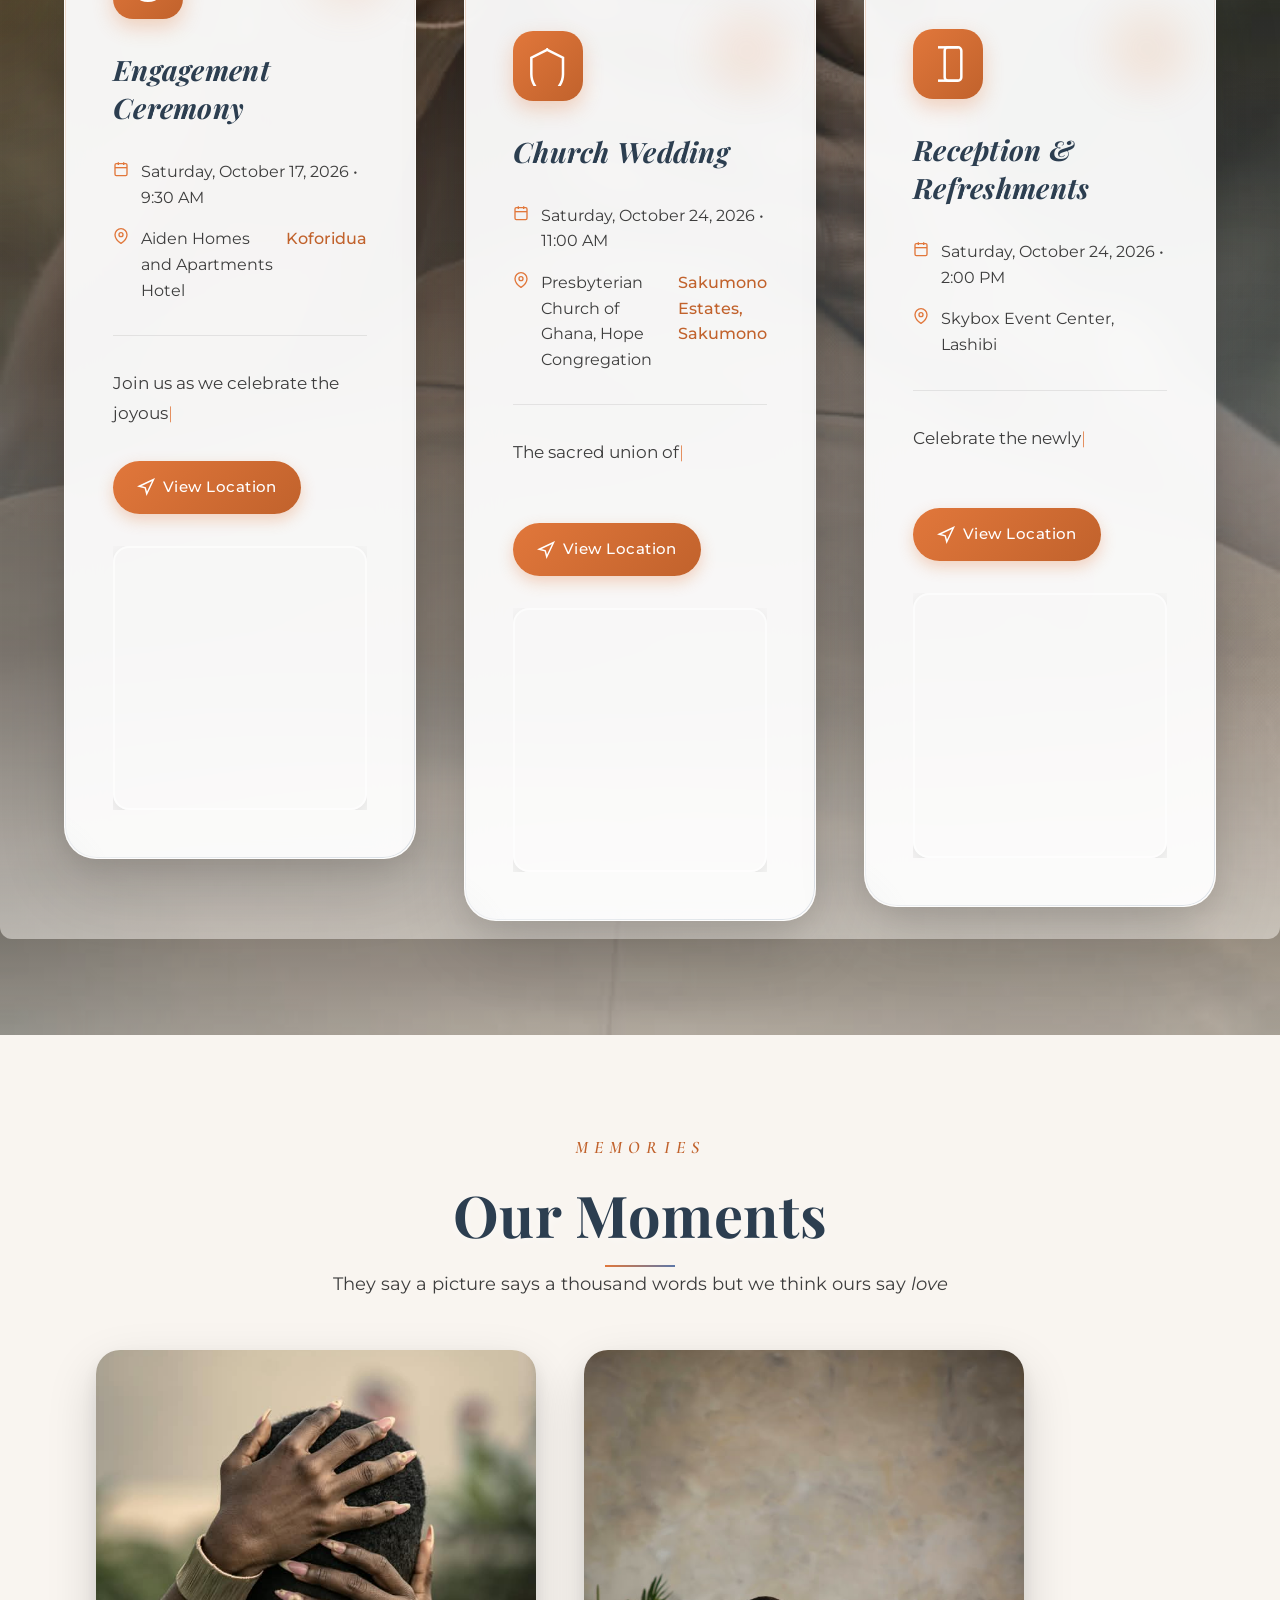
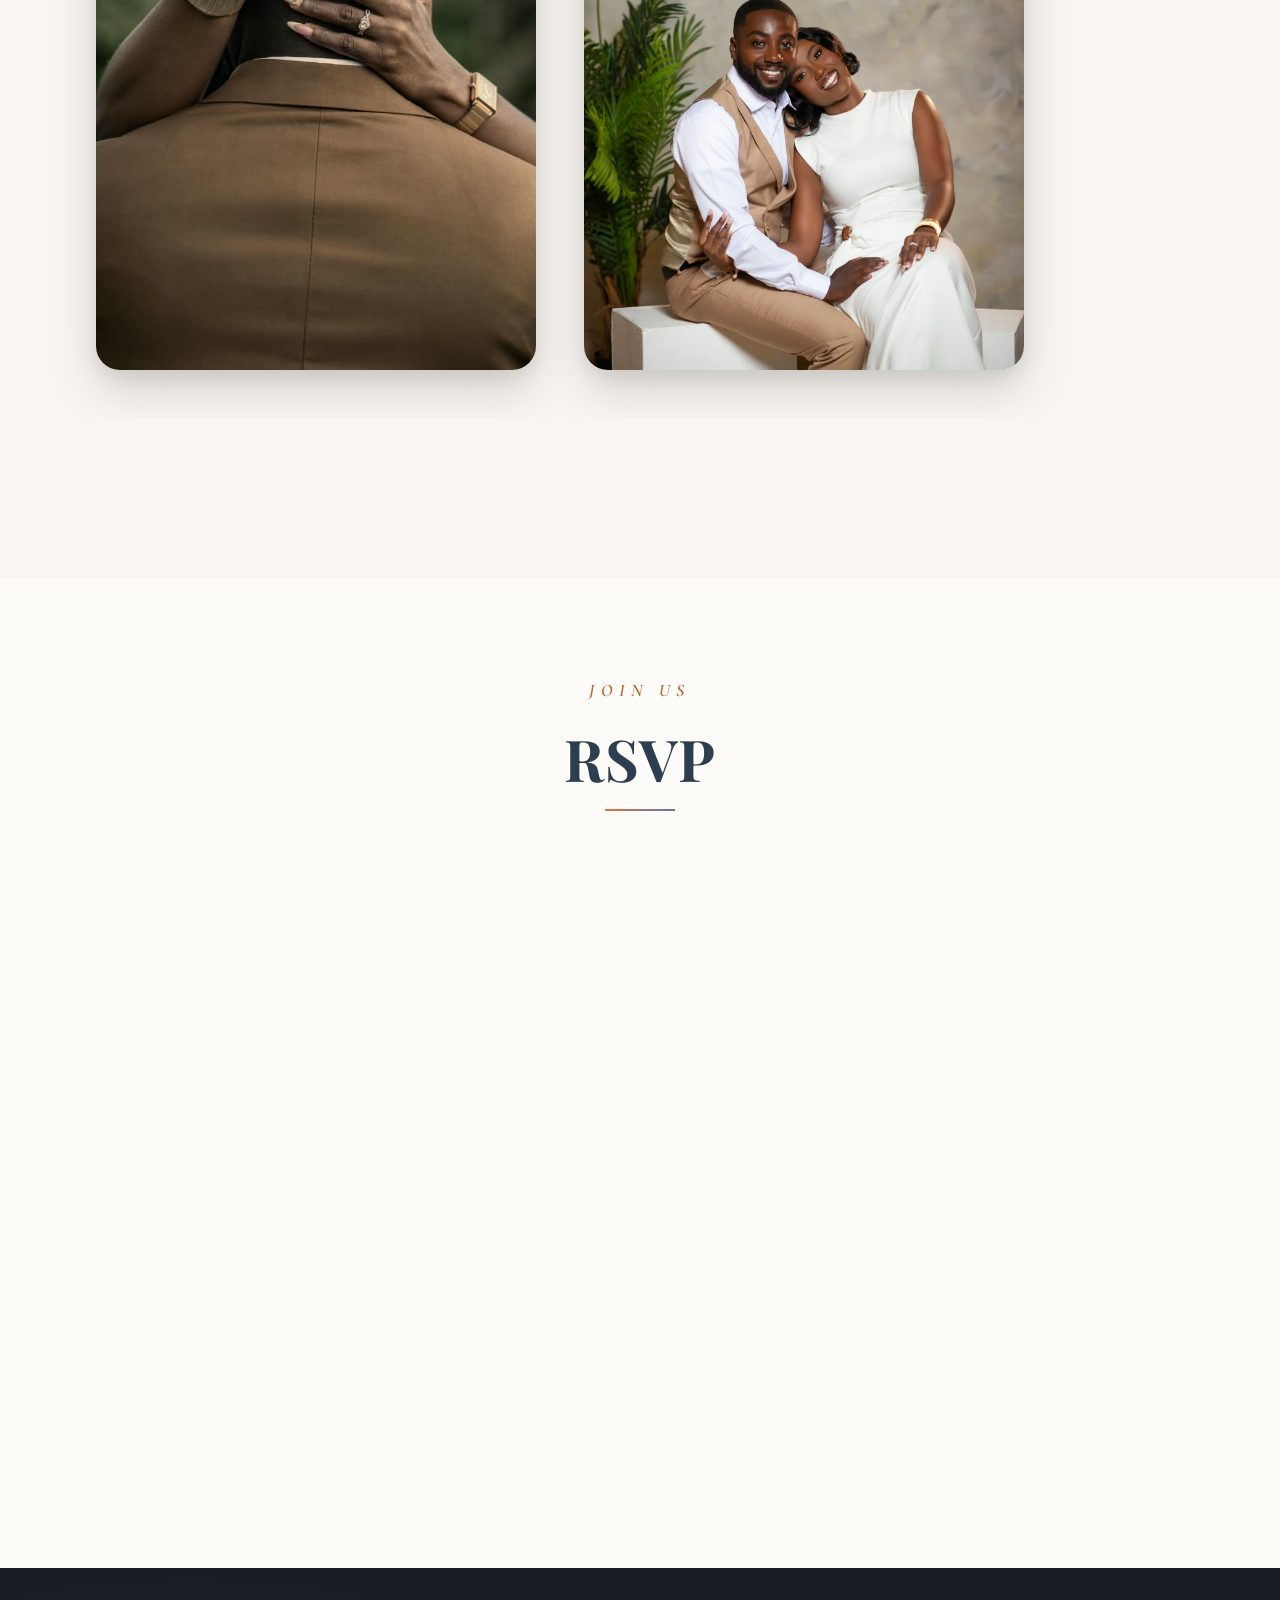
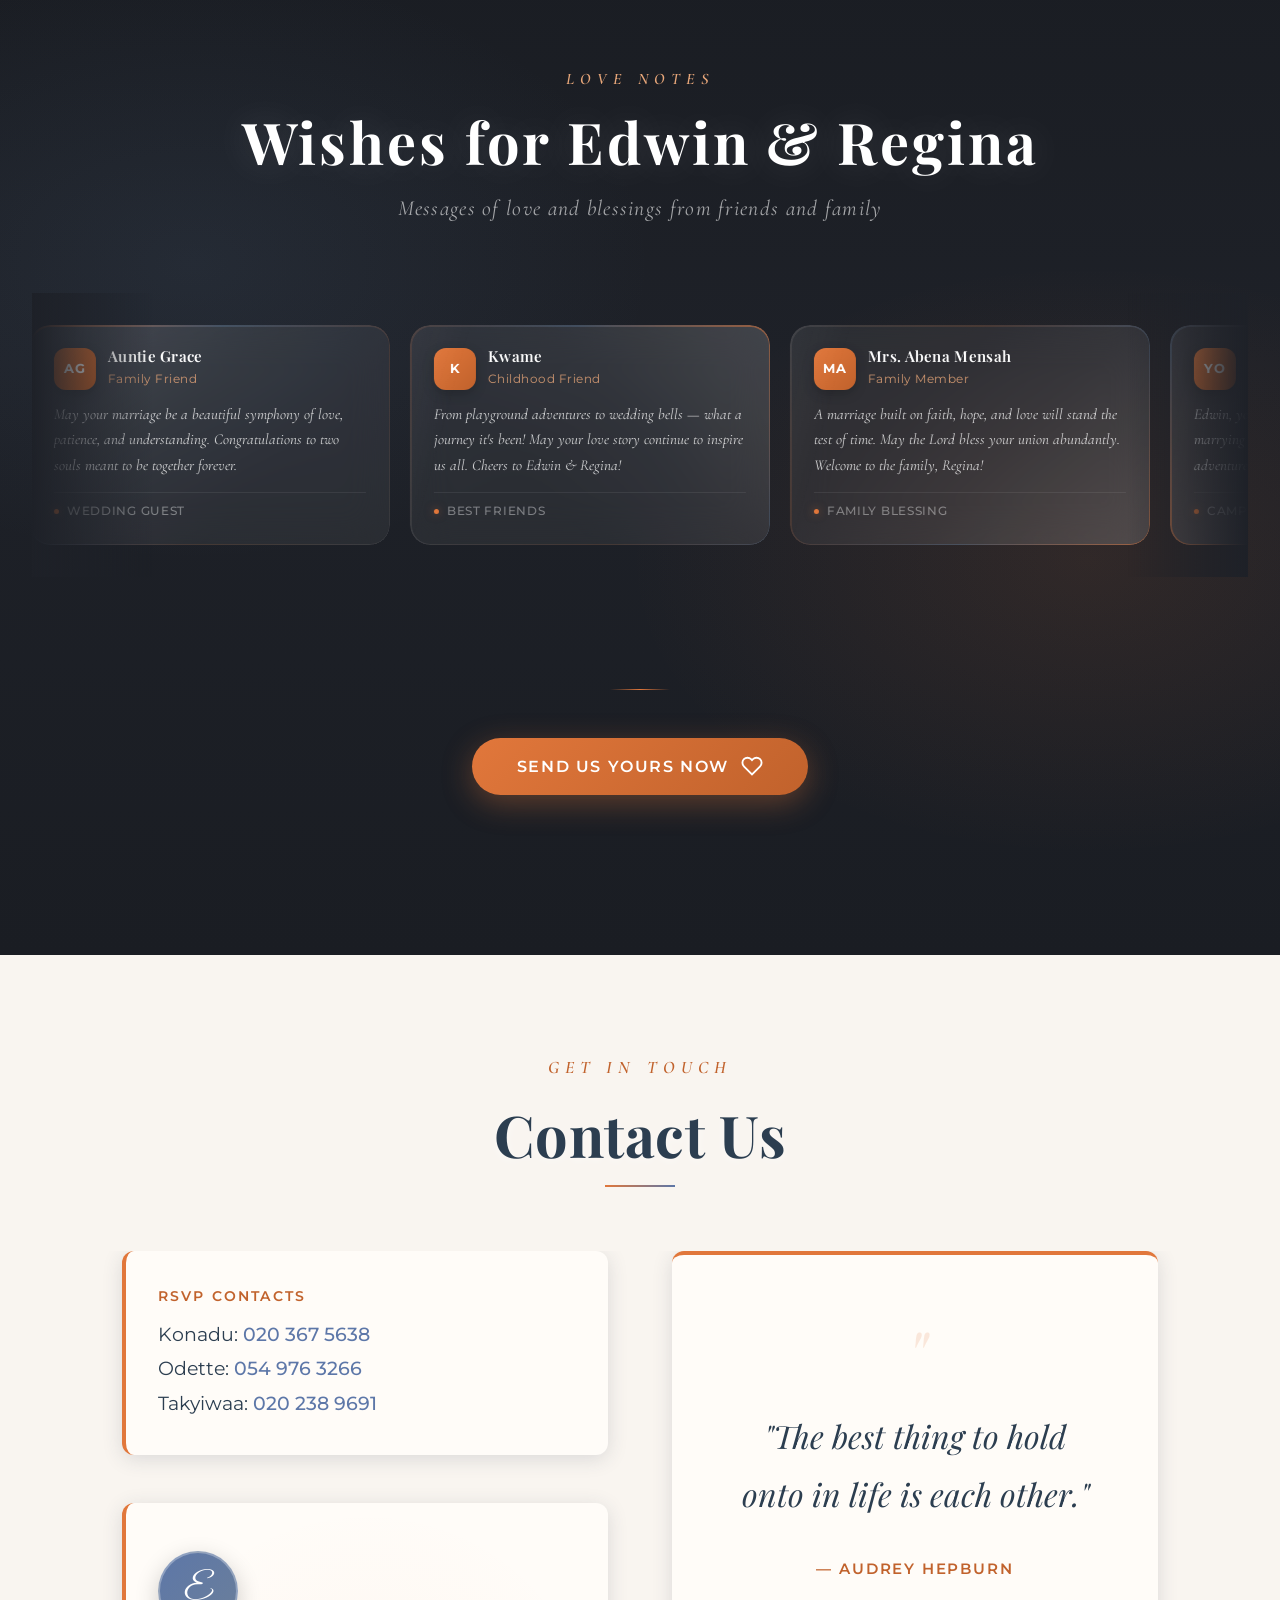
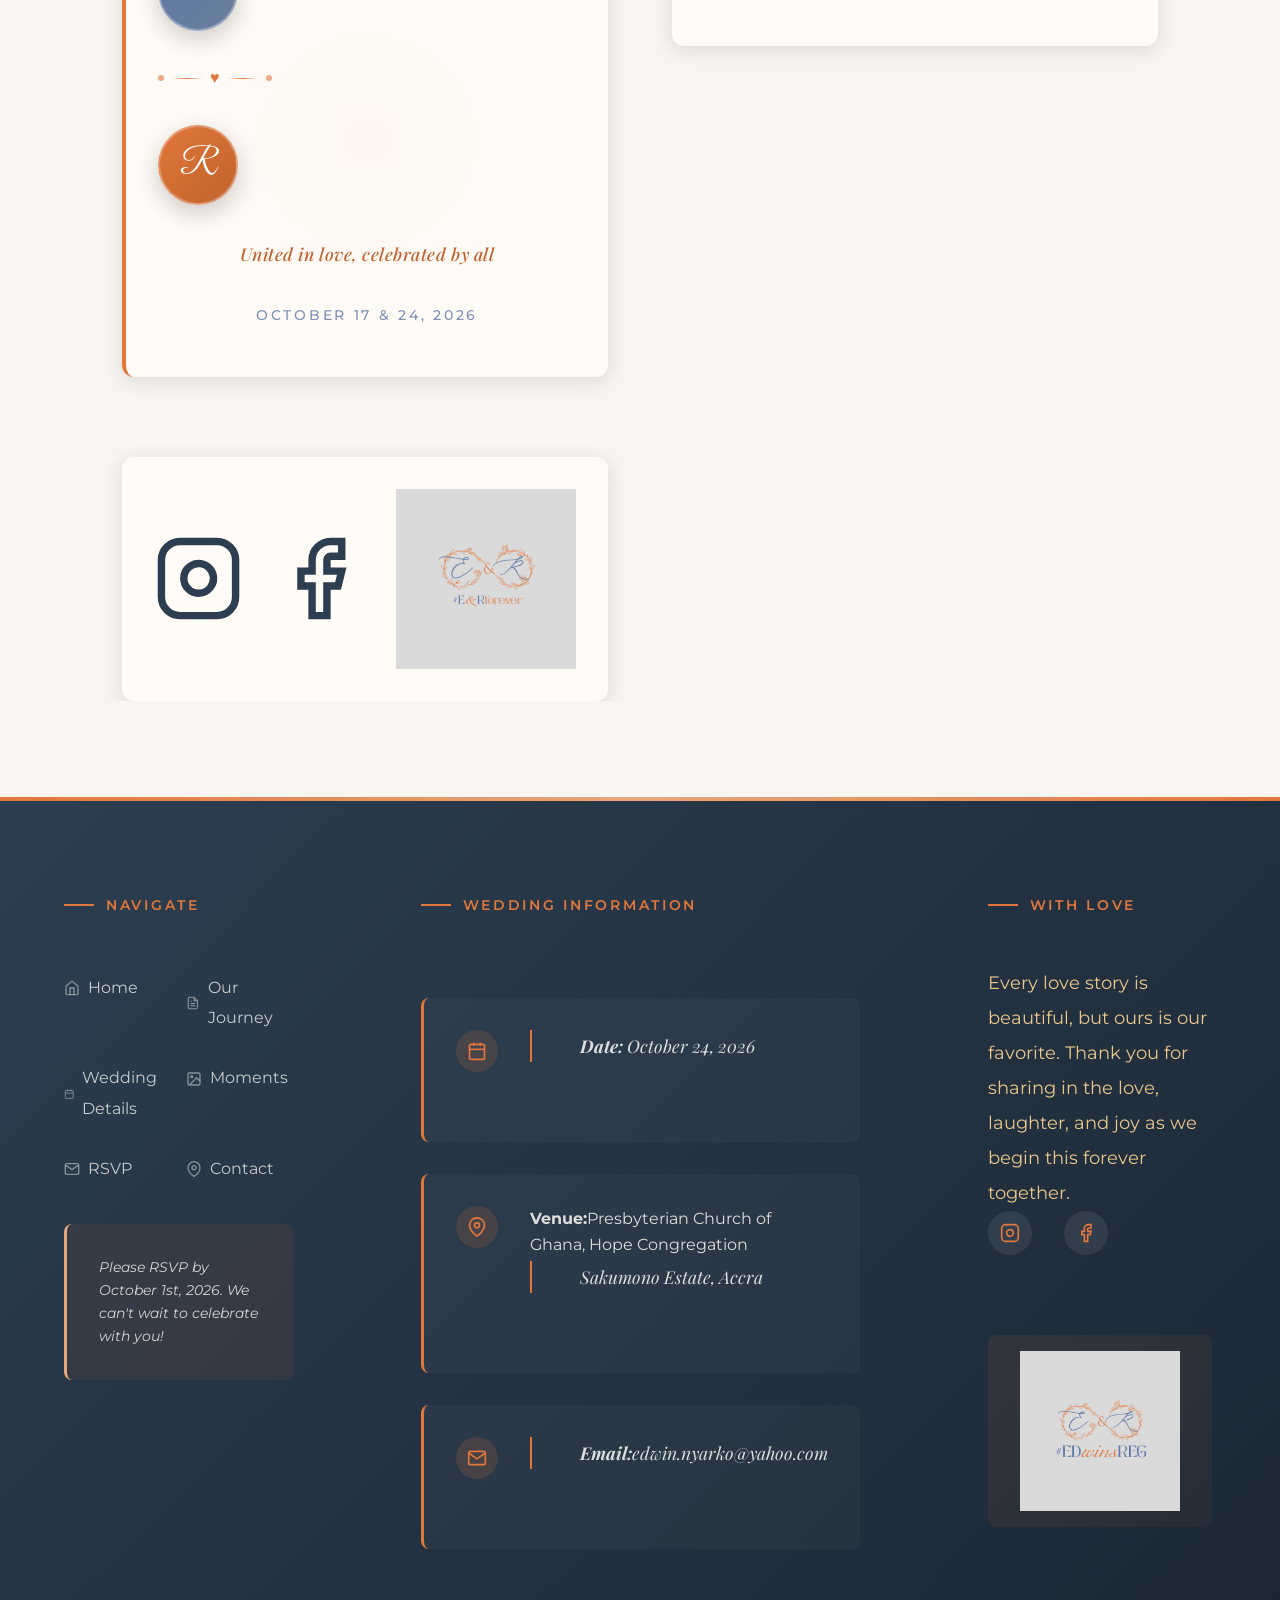
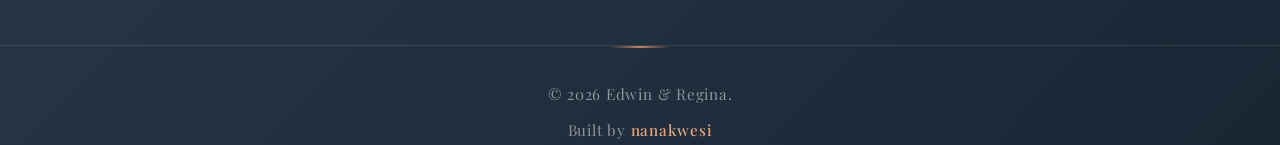
==== commit c0ddec8f: "Kinda last changes" ====
--- a/index.html
+++ b/index.html
@@ -8,7 +8,7 @@
     <meta name="description" content="Hello, Good day. We’re delighted to share this special news of our wedding with you. We would be happy to have you join us as we celebrate this special moment and the beginning of this journey together. Kindly find our wedding invitation attached, with all the details. We look forward to celebrating with you!">
     <meta property="og:title" content="Edwin & Regina | A Love Story">
     <meta property="og:description" content="Hello, Good day. We’re delighted to share this special news of our wedding with you. We would be happy to have you join us as we celebrate this special moment and the beginning of this journey together. Kindly find our wedding invitation attached, with all the details. We look forward to celebrating with you!">
-    <meta property="og:image" content="https://carsgod.github.io/EDwinsREG.forever/social%20preview.jpeg">
+    <meta property="og:image" content="https://carsgod.github.io/EDwinsREG.forever/social_%20preview.jpeg">
     <meta property="og:image:width" content="1200">
     <meta property="og:image:height" content="630">
     <meta property="og:url" content="https://carsgod.github.io/EDwinsREG.forever/">
@@ -16,7 +16,7 @@
     <meta name="twitter:card" content="summary_large_image">
     <meta name="twitter:title" content="Edwin & Regina | A Love Story">
     <meta name="twitter:description" content="Hello, Good day. We’re delighted to share this special news of our wedding with you. We would be happy to have you join us as we celebrate this special moment and the beginning of this journey together. Kindly find our wedding invitation attached, with all the details. We look forward to celebrating with you!">
-    <meta name="twitter:image" content="https://carsgod.github.io/EDwinsREG.forever/social%20preview.jpeg">
+    <meta name="twitter:image" content="https://carsgod.github.io/EDwinsREG.forever/social_%20preview.jpeg">
     <link rel="preconnect" href="https://fonts.googleapis.com">
     <link rel="preconnect" href="https://fonts.gstatic.com" crossorigin>
     <link href="https://fonts.googleapis.com/css2?family=Great+Vibes&family=Playfair+Display:ital,wght@0,400;0,500;0,600;0,700;1,400&family=Cormorant+Garamond:ital,wght@0,300;0,400;0,500;0,600;1,300;1,400&family=Montserrat:wght@300;400;500&display=swap" rel="stylesheet">
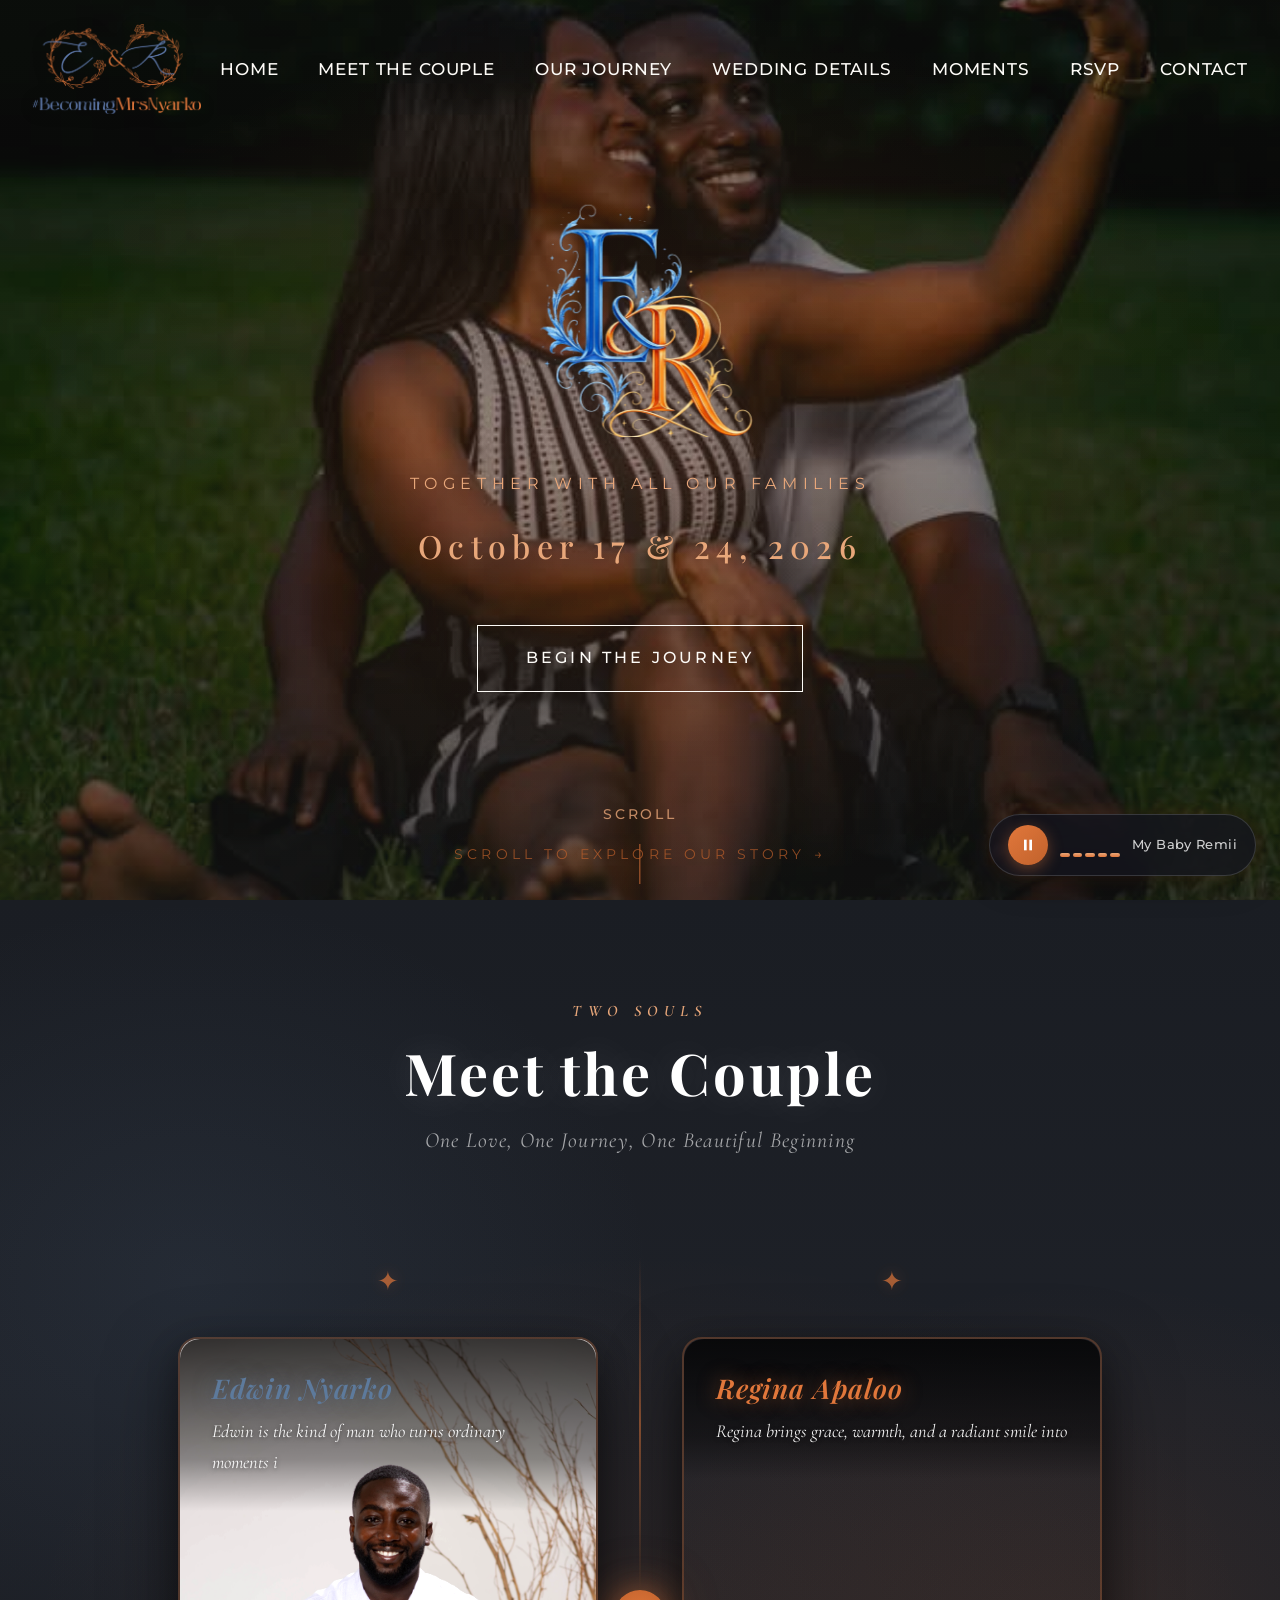
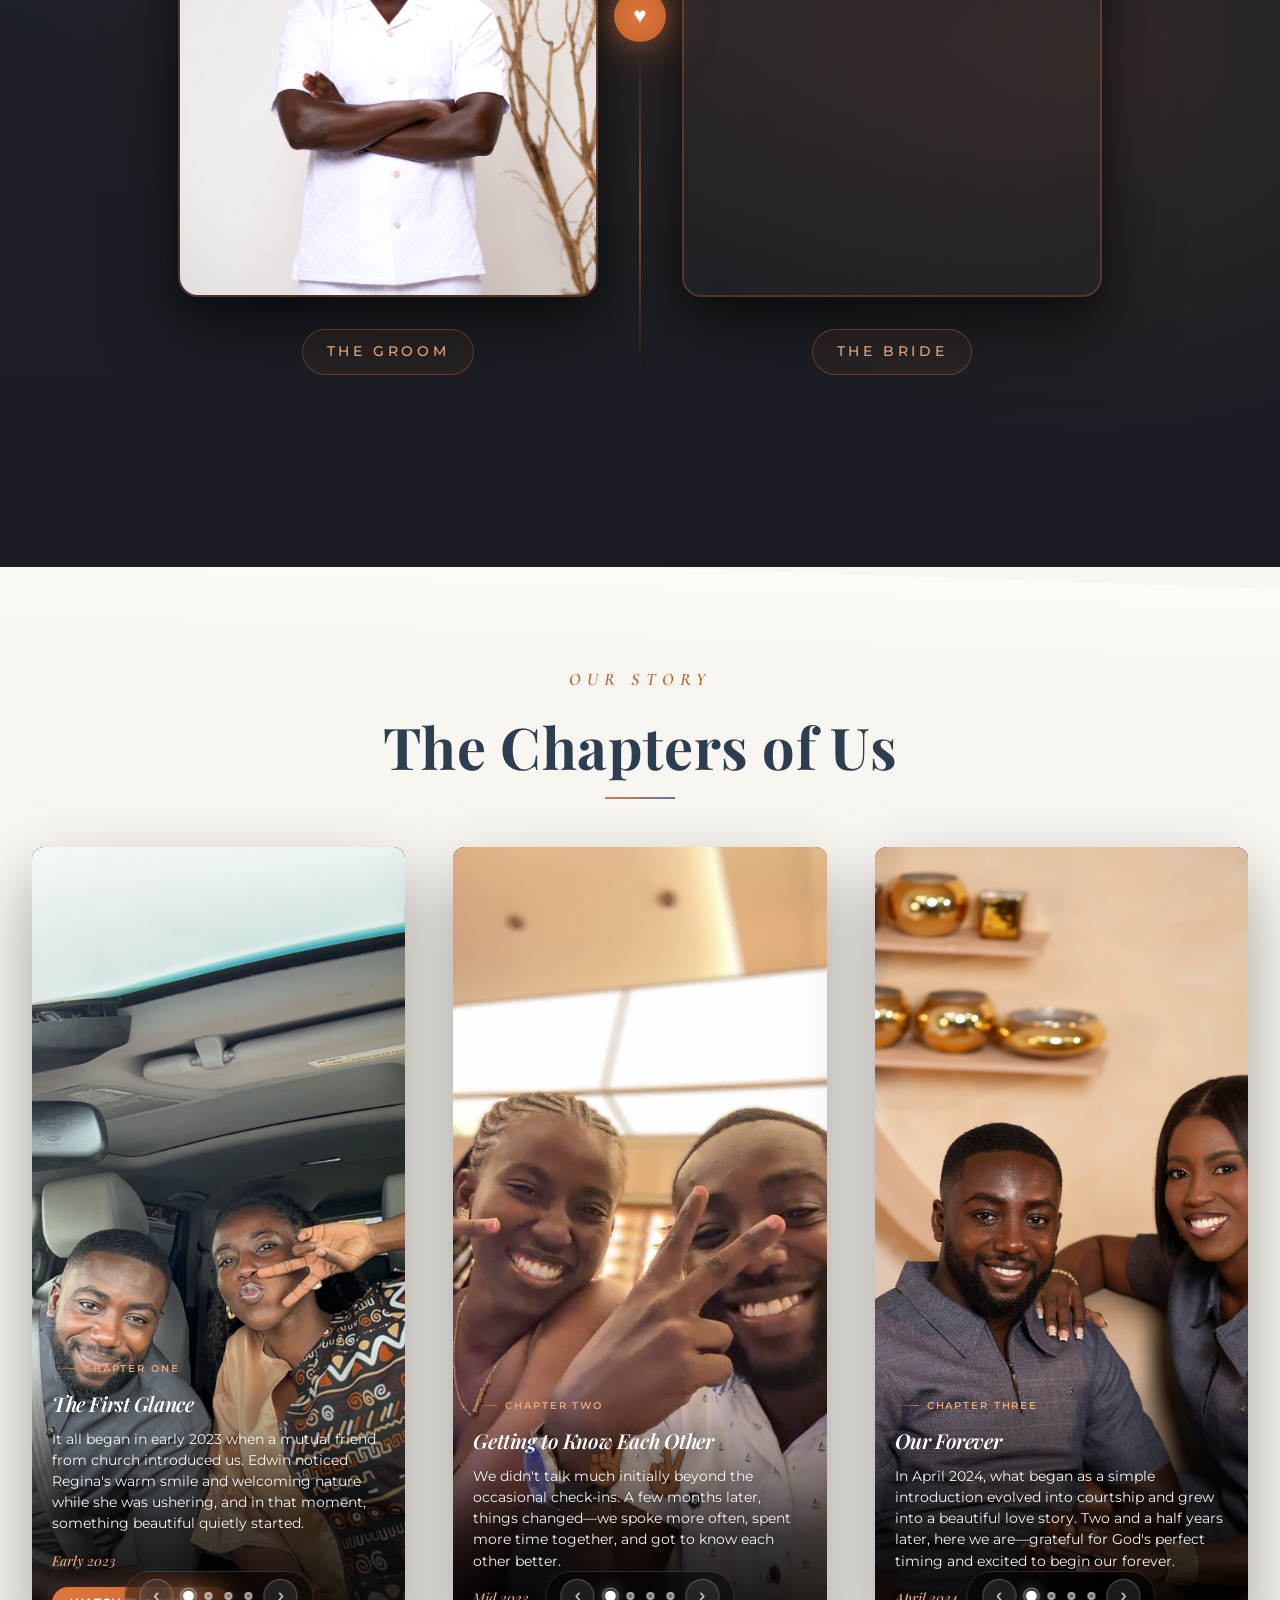
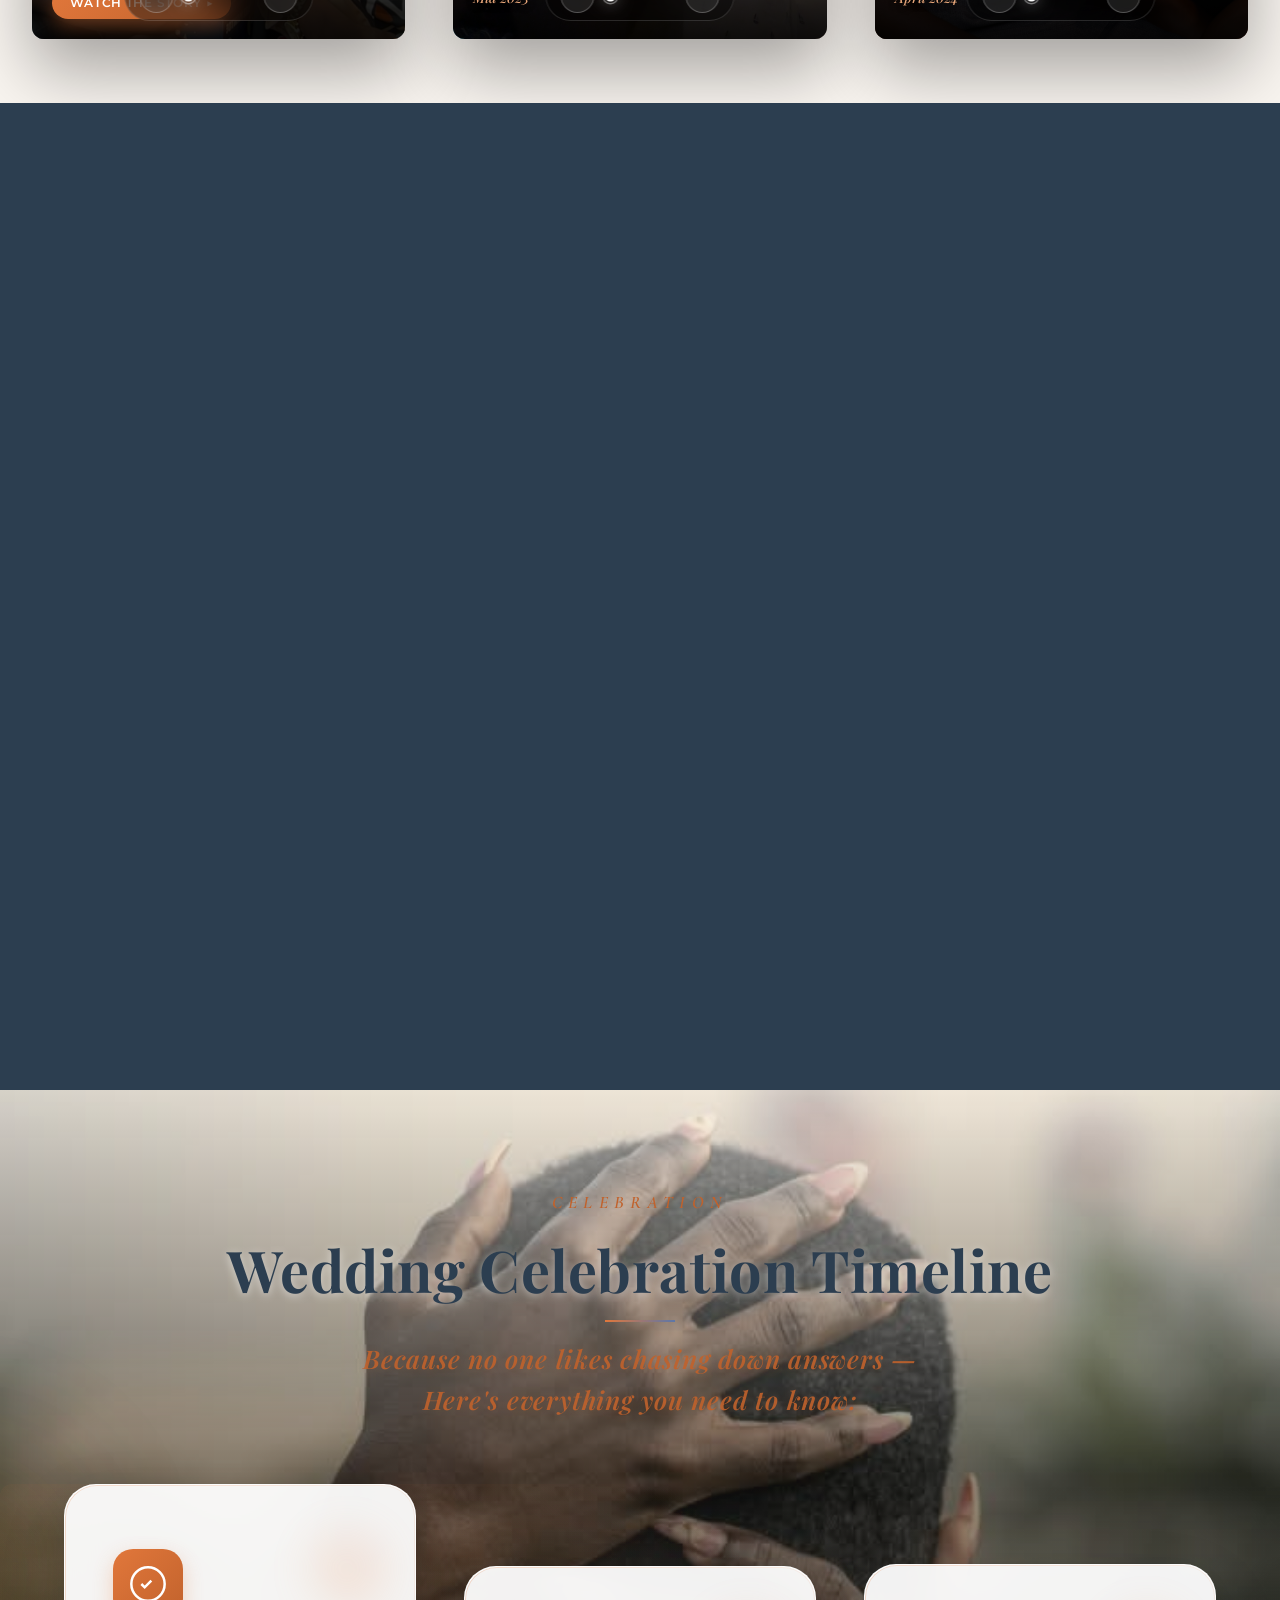
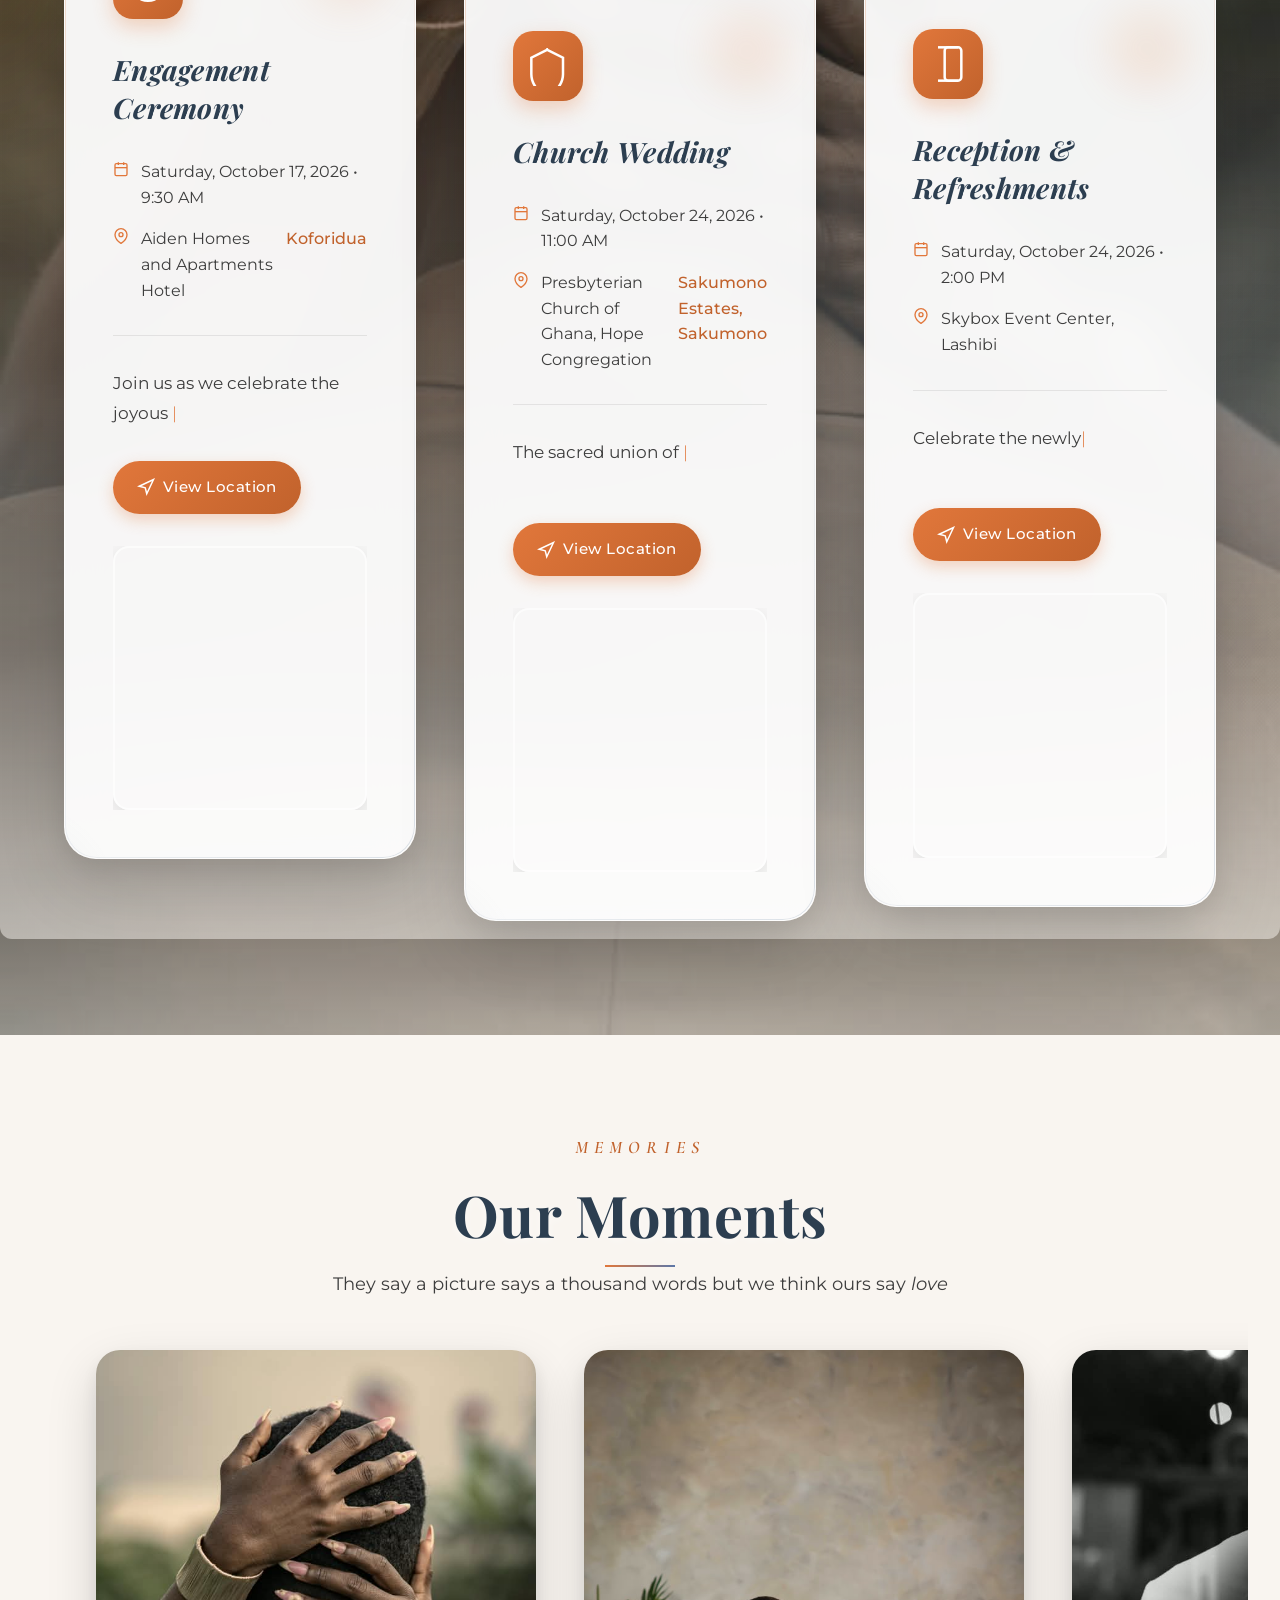
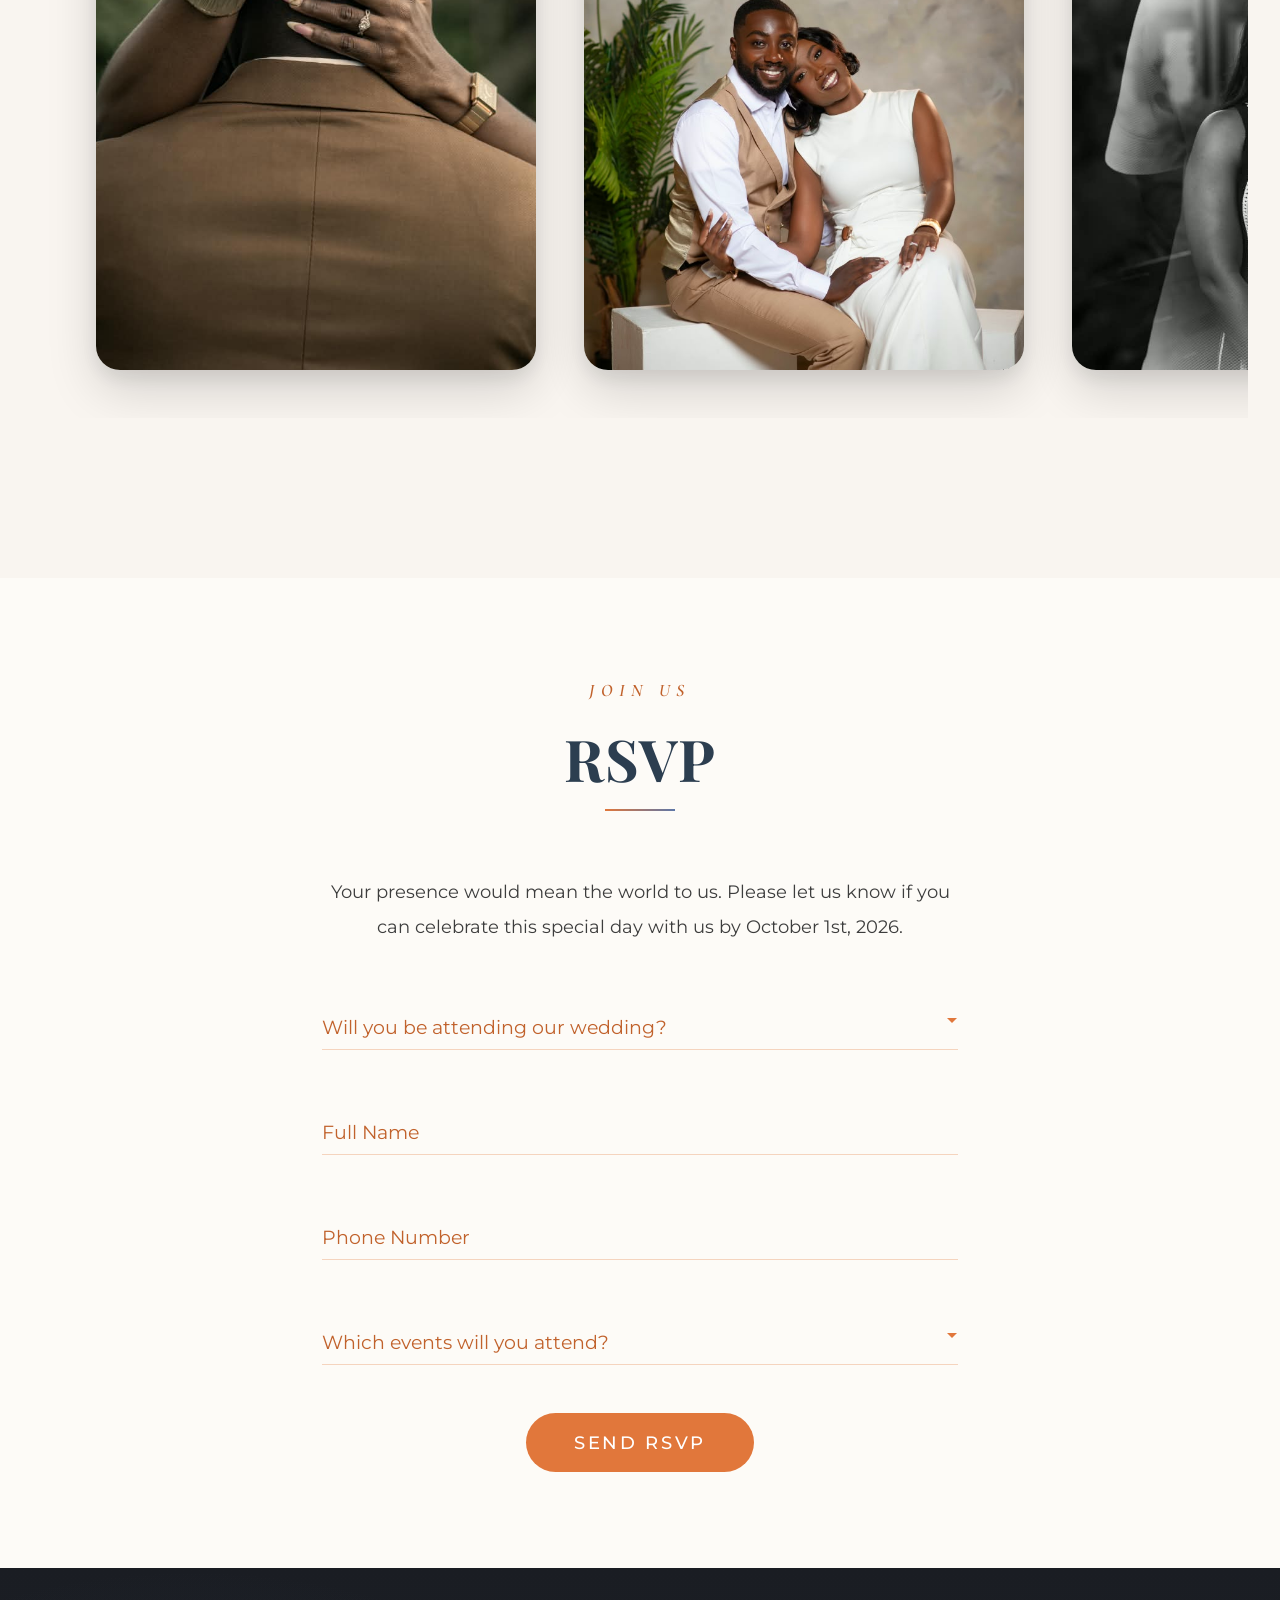
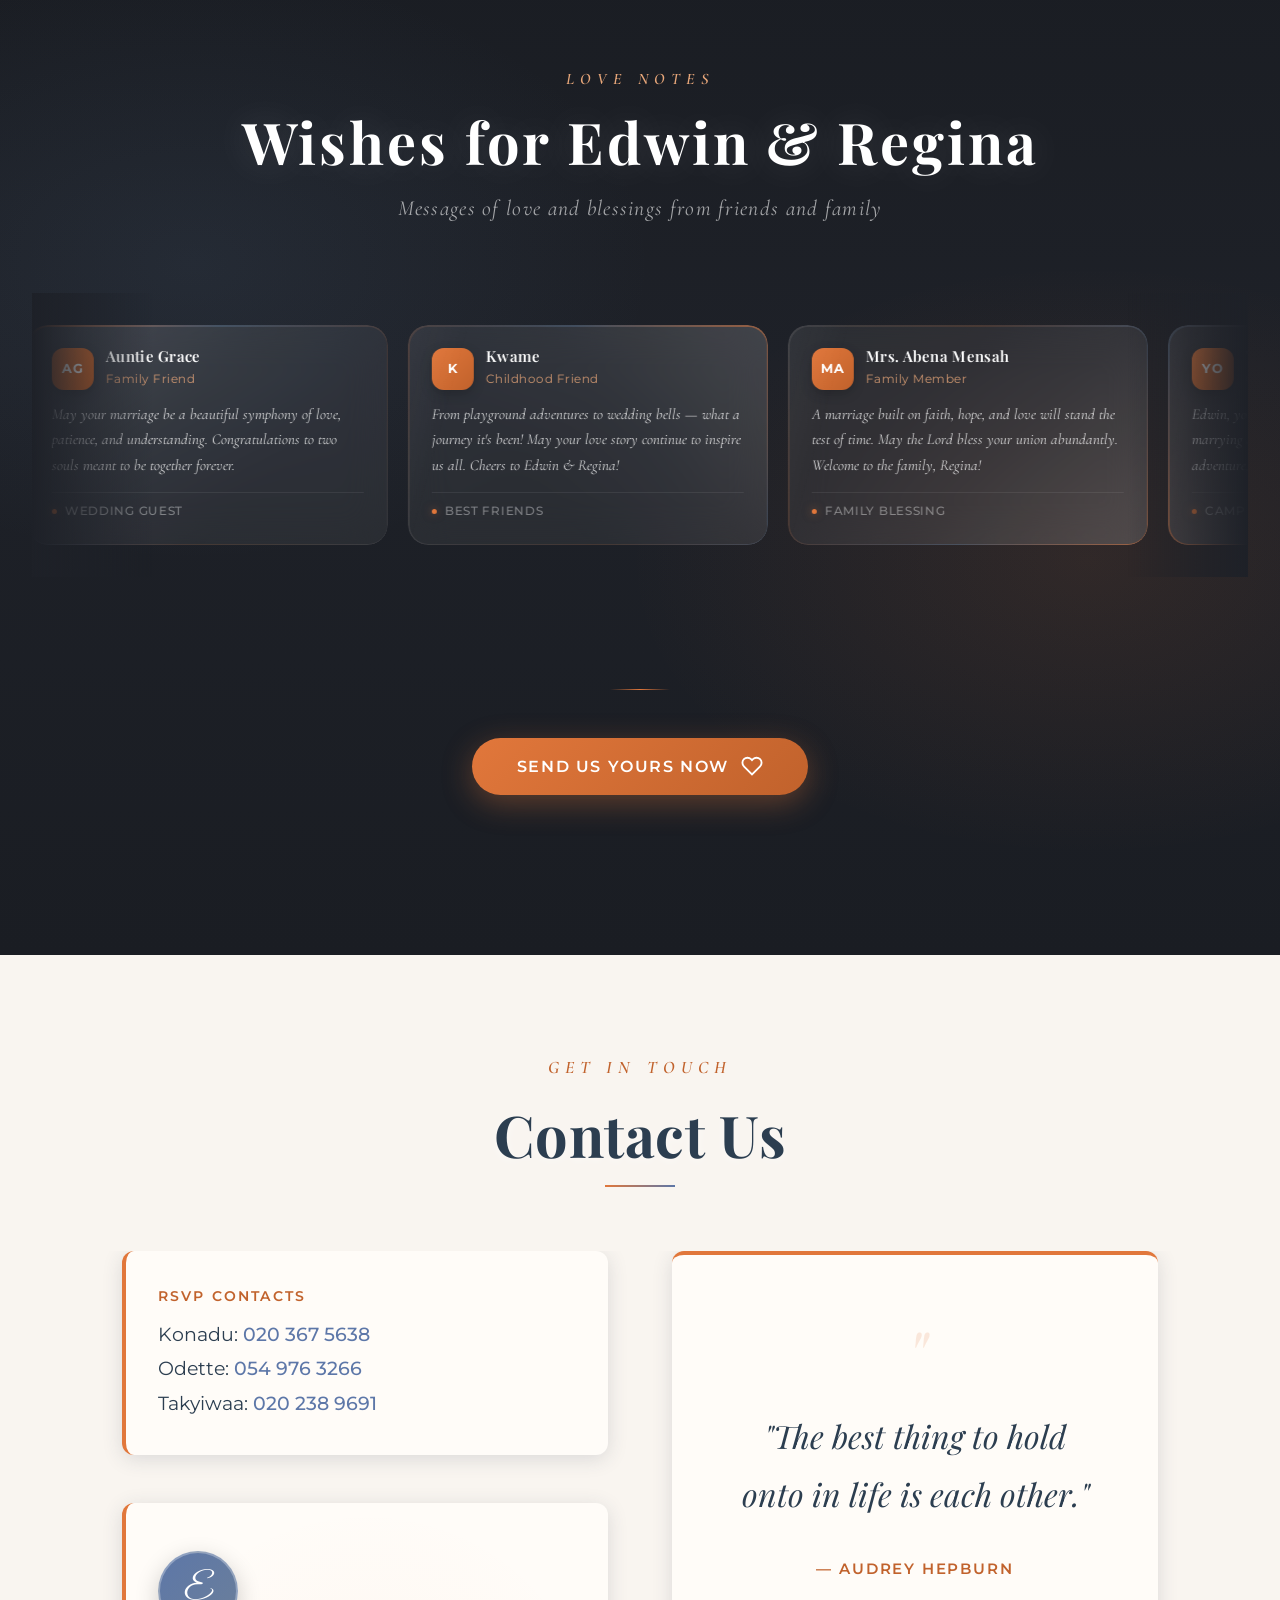
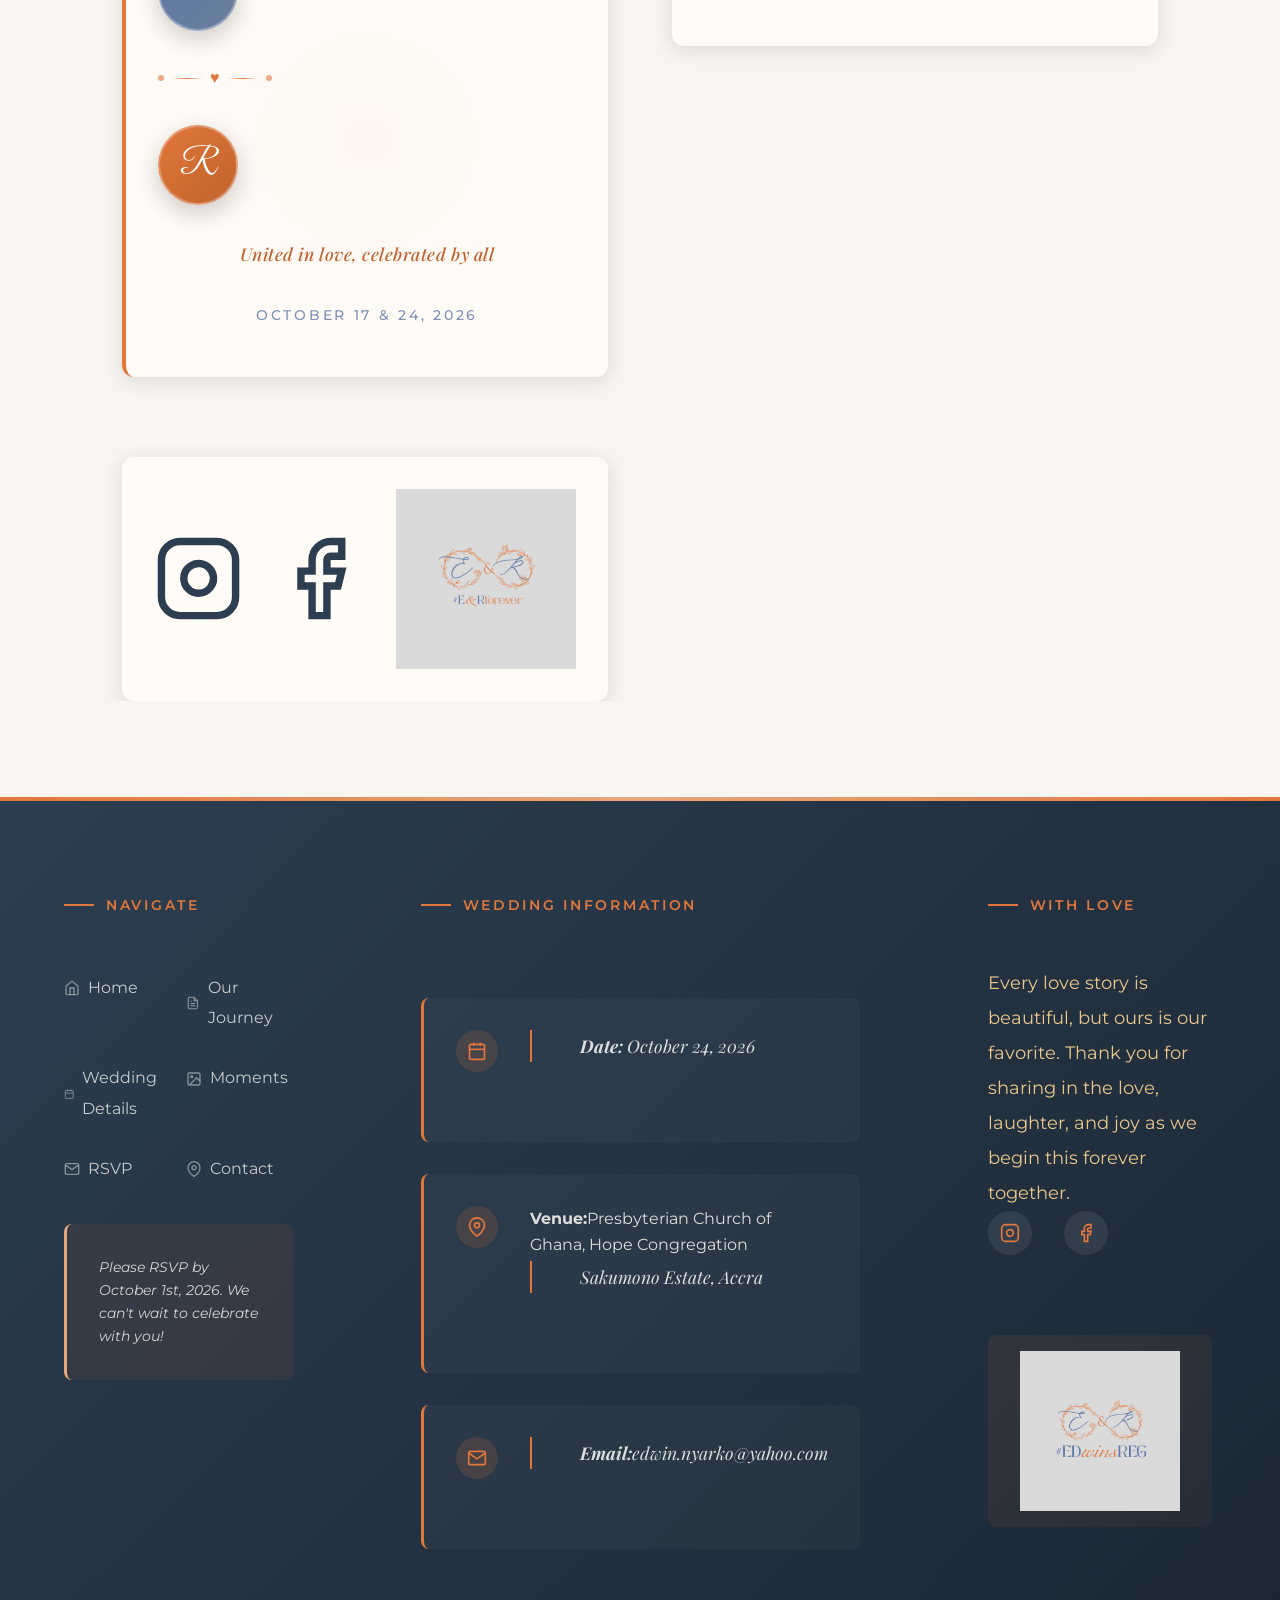
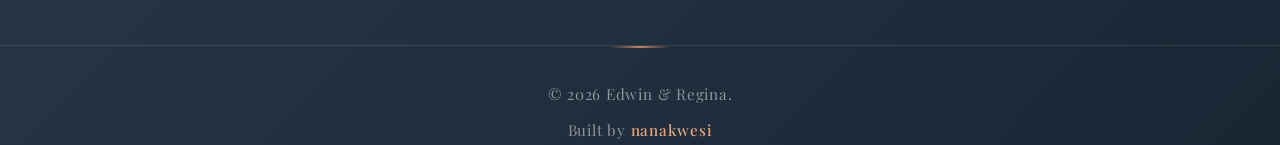
==== commit e96e0276: "finan final changes" ====
--- a/index.html
+++ b/index.html
@@ -8,7 +8,7 @@
     <meta name="description" content="Hello, Good day. We’re delighted to share this special news of our wedding with you. We would be happy to have you join us as we celebrate this special moment and the beginning of this journey together. Kindly find our wedding invitation attached, with all the details. We look forward to celebrating with you!">
     <meta property="og:title" content="Edwin & Regina | A Love Story">
     <meta property="og:description" content="Hello, Good day. We’re delighted to share this special news of our wedding with you. We would be happy to have you join us as we celebrate this special moment and the beginning of this journey together. Kindly find our wedding invitation attached, with all the details. We look forward to celebrating with you!">
-    <meta property="og:image" content="https://carsgod.github.io/EDwinsREG.forever/social_%20preview.jpeg">
+    <meta property="og:image" content="https://carsgod.github.io/EDwinsREG.forever/social_preview.jpeg">
     <meta property="og:image:width" content="1200">
     <meta property="og:image:height" content="630">
     <meta property="og:url" content="https://carsgod.github.io/EDwinsREG.forever/">
@@ -16,7 +16,7 @@
     <meta name="twitter:card" content="summary_large_image">
     <meta name="twitter:title" content="Edwin & Regina | A Love Story">
     <meta name="twitter:description" content="Hello, Good day. We’re delighted to share this special news of our wedding with you. We would be happy to have you join us as we celebrate this special moment and the beginning of this journey together. Kindly find our wedding invitation attached, with all the details. We look forward to celebrating with you!">
-    <meta name="twitter:image" content="https://carsgod.github.io/EDwinsREG.forever/social_%20preview.jpeg">
+    <meta name="twitter:image" content="https://carsgod.github.io/EDwinsREG.forever/social_preview.jpeg">
     <link rel="preconnect" href="https://fonts.googleapis.com">
     <link rel="preconnect" href="https://fonts.gstatic.com" crossorigin>
     <link href="https://fonts.googleapis.com/css2?family=Great+Vibes&family=Playfair+Display:ital,wght@0,400;0,500;0,600;0,700;1,400&family=Cormorant+Garamond:ital,wght@0,300;0,400;0,500;0,600;1,300;1,400&family=Montserrat:wght@300;400;500&display=swap" rel="stylesheet">
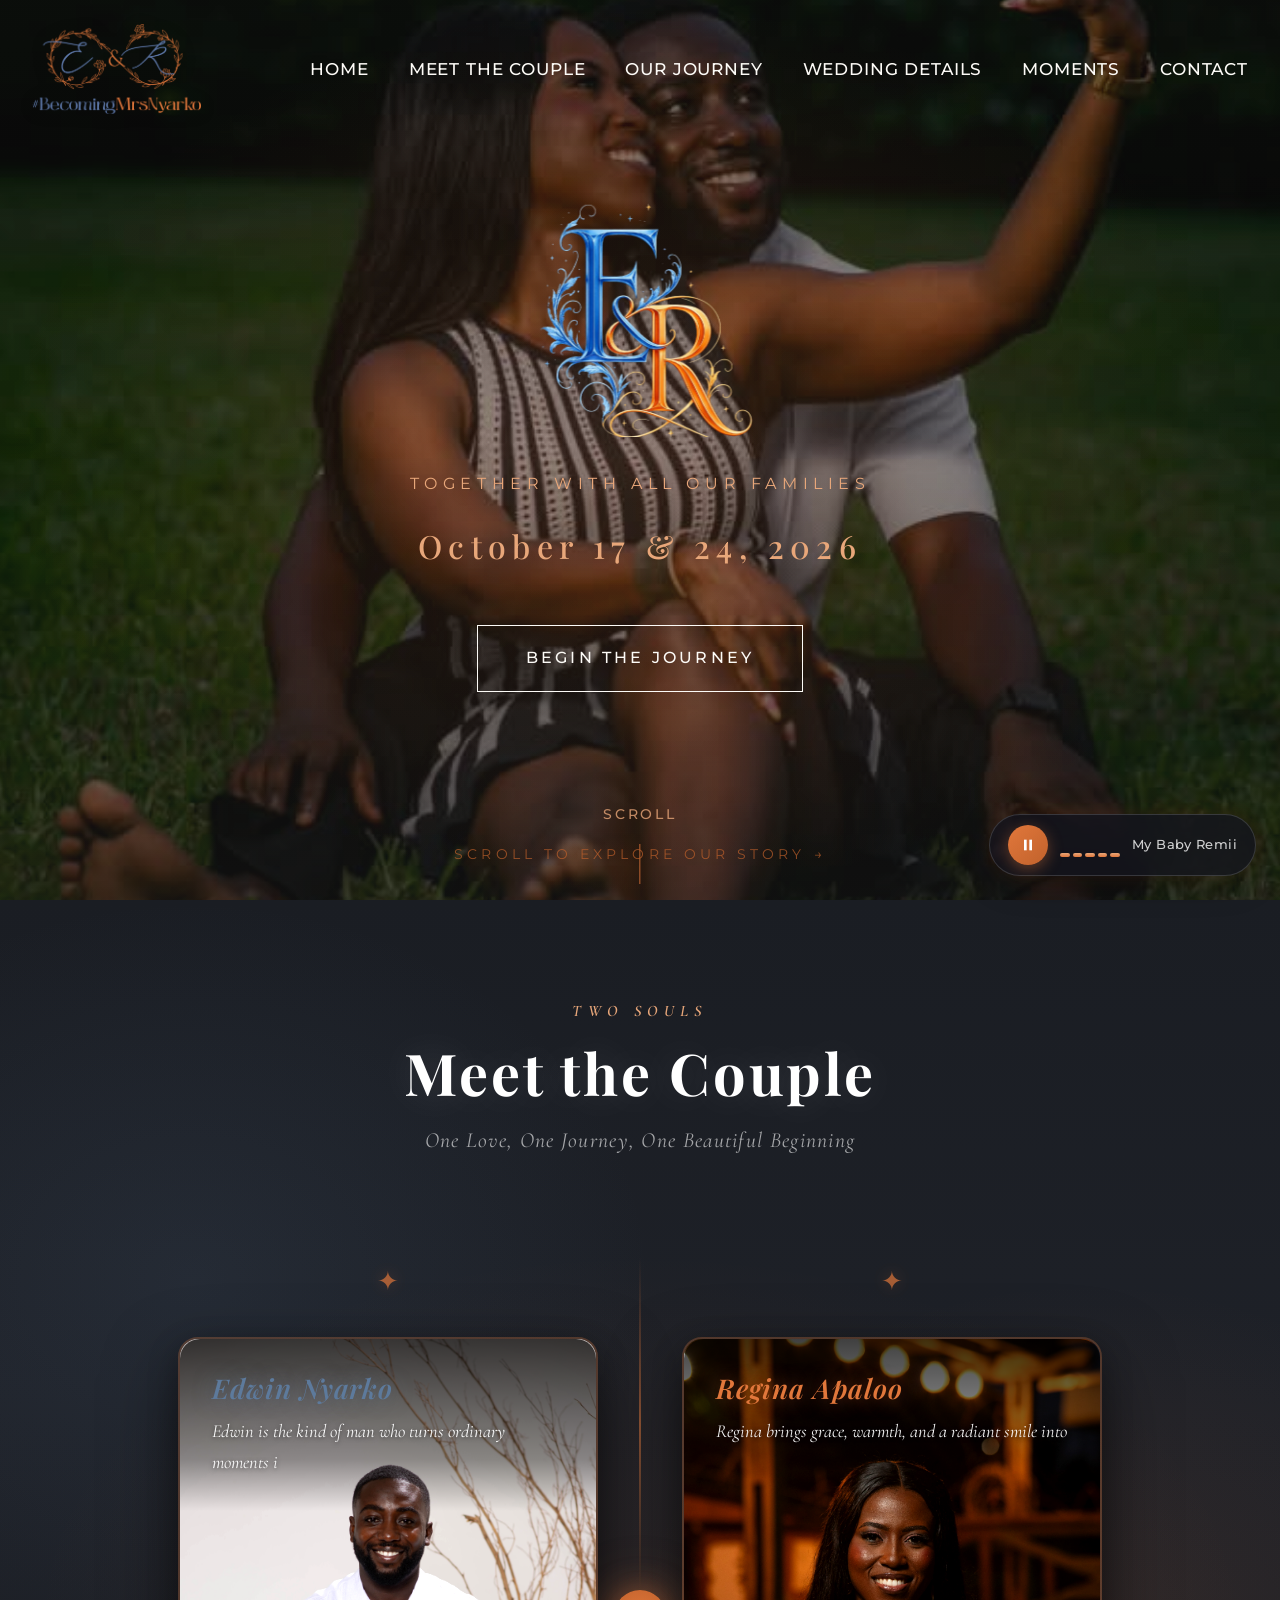
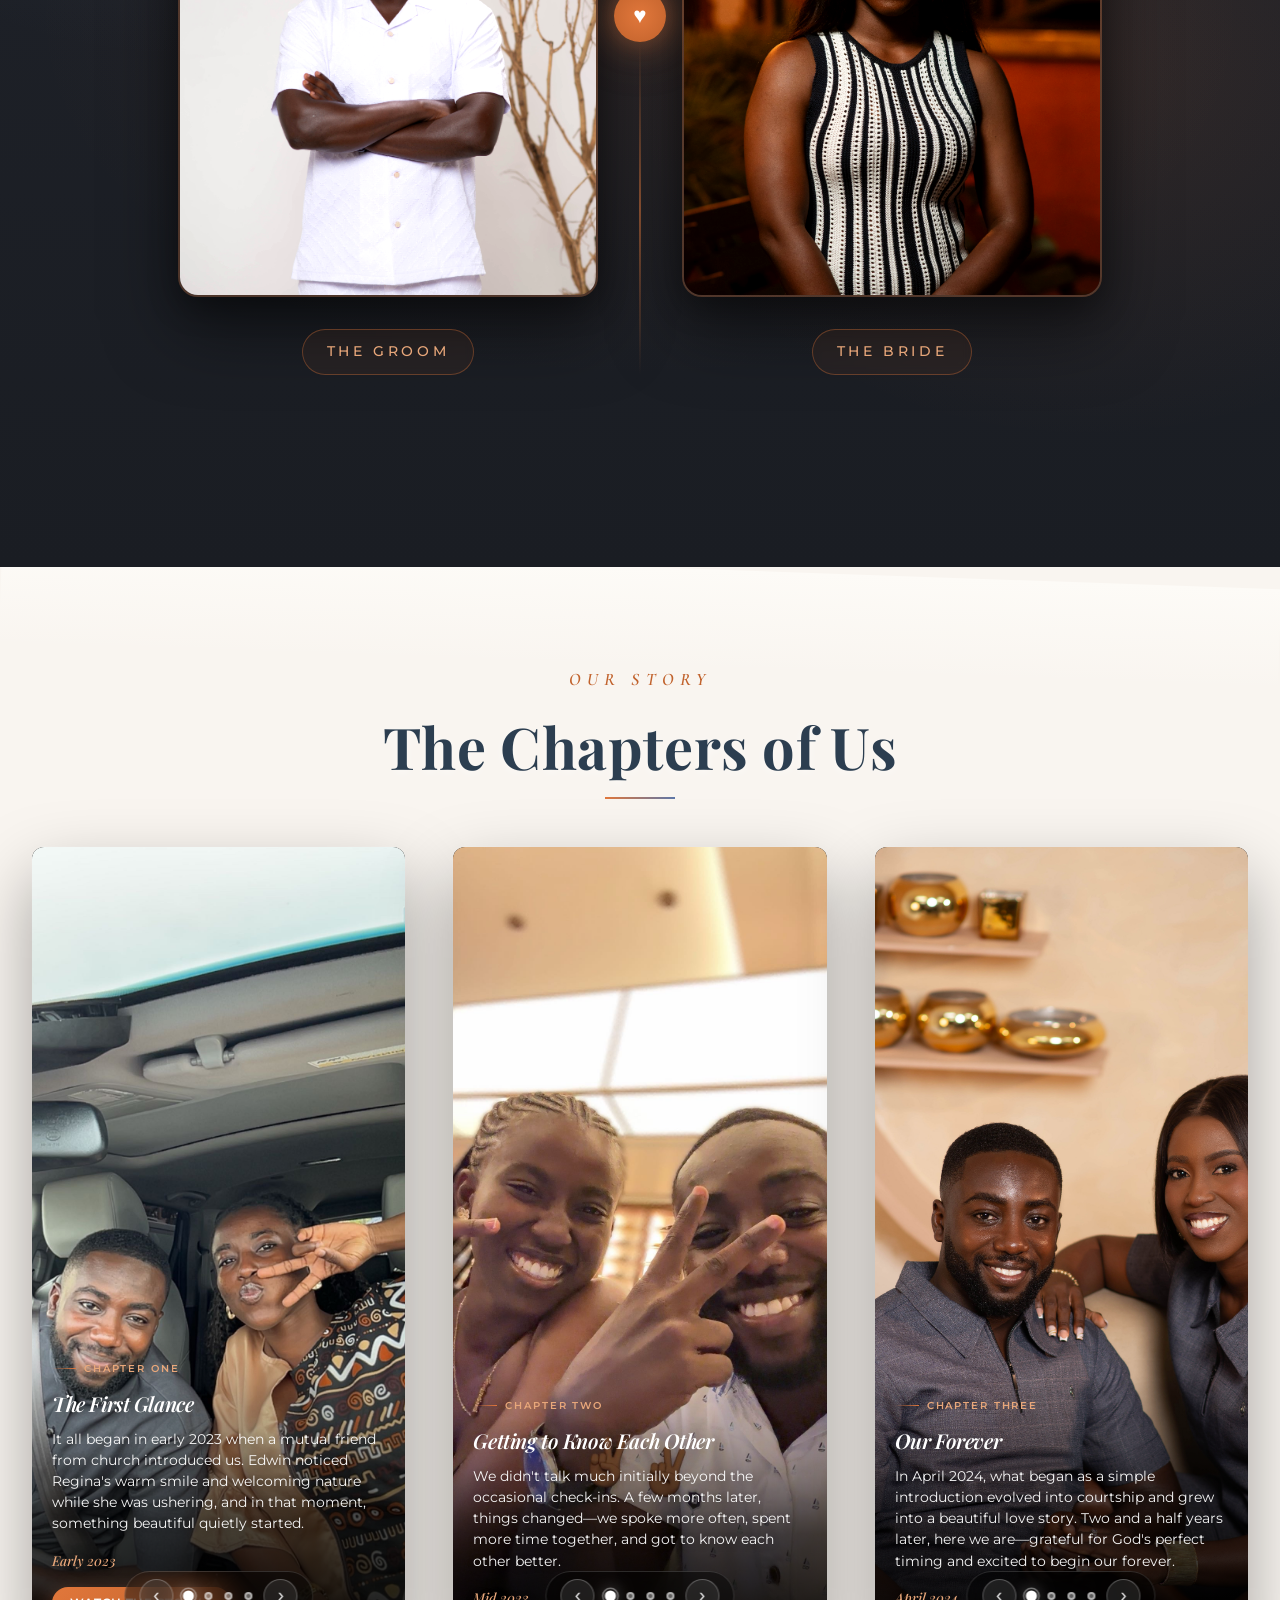
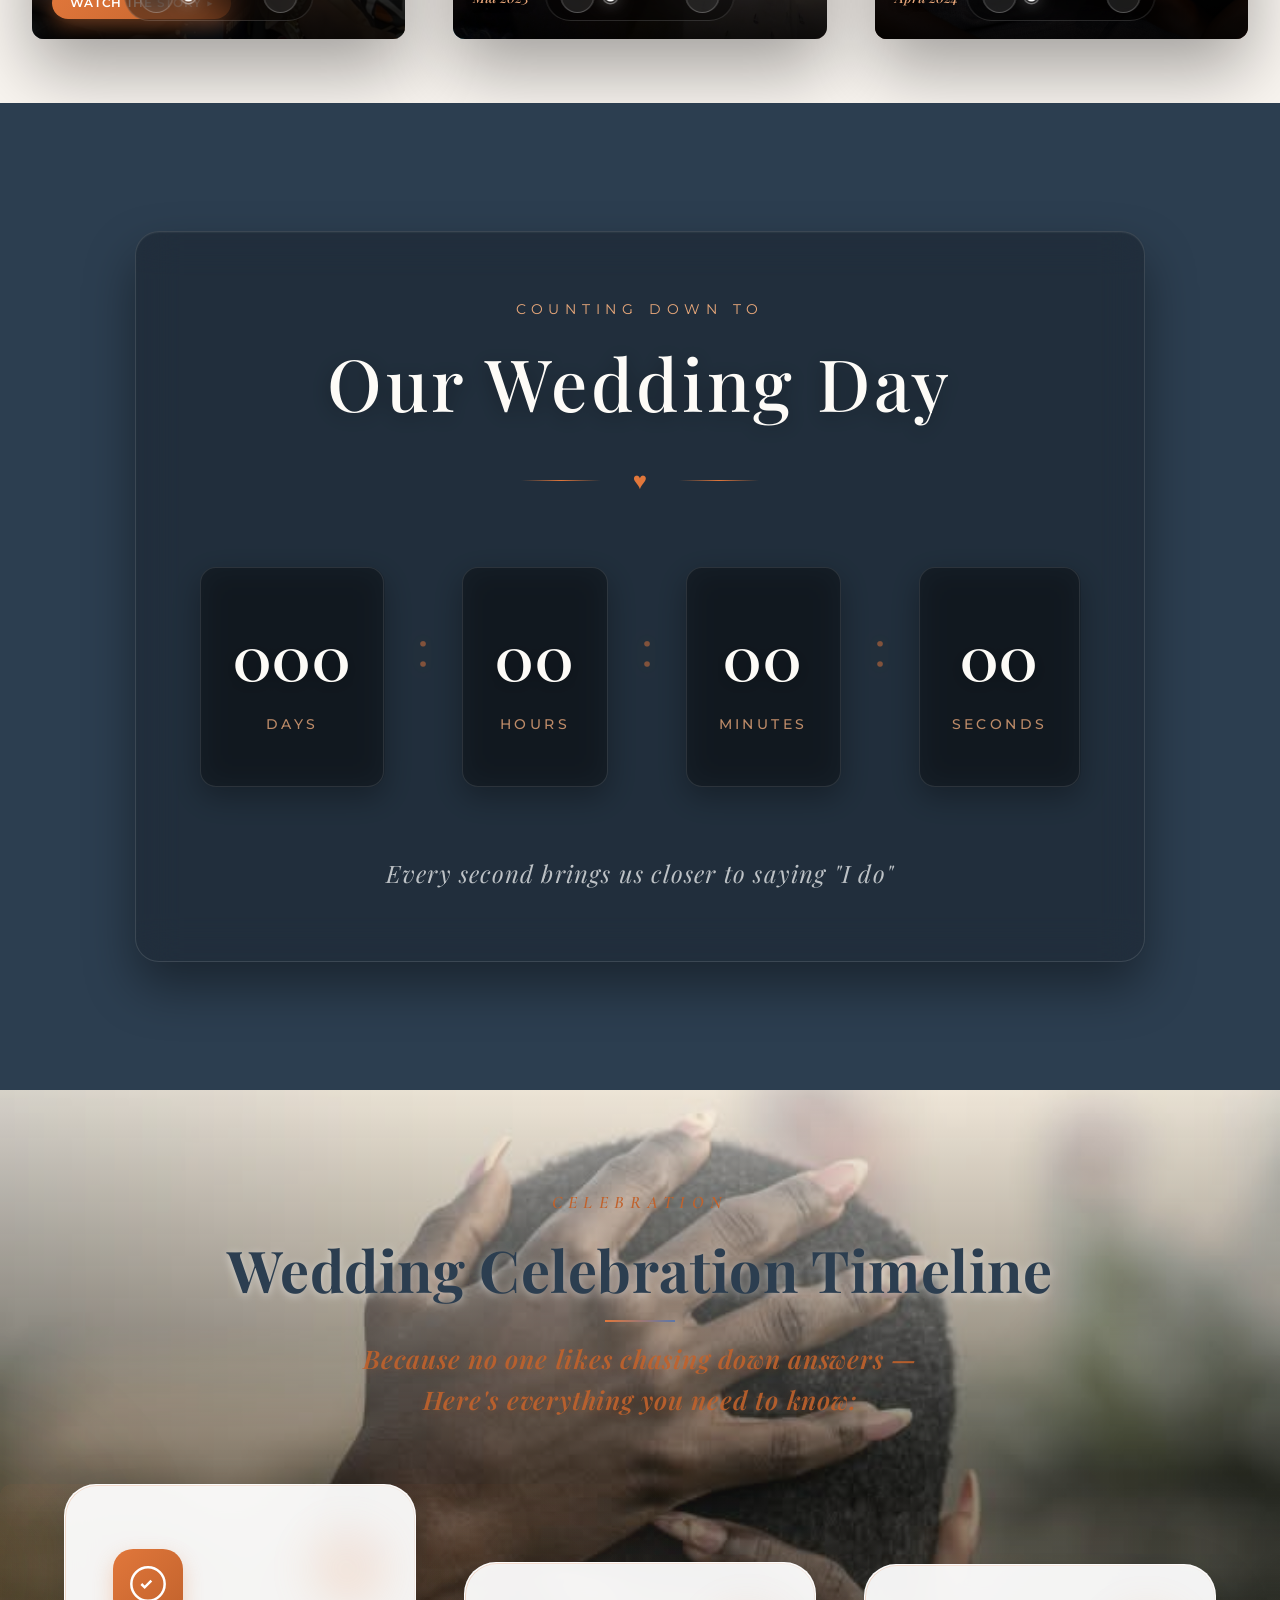
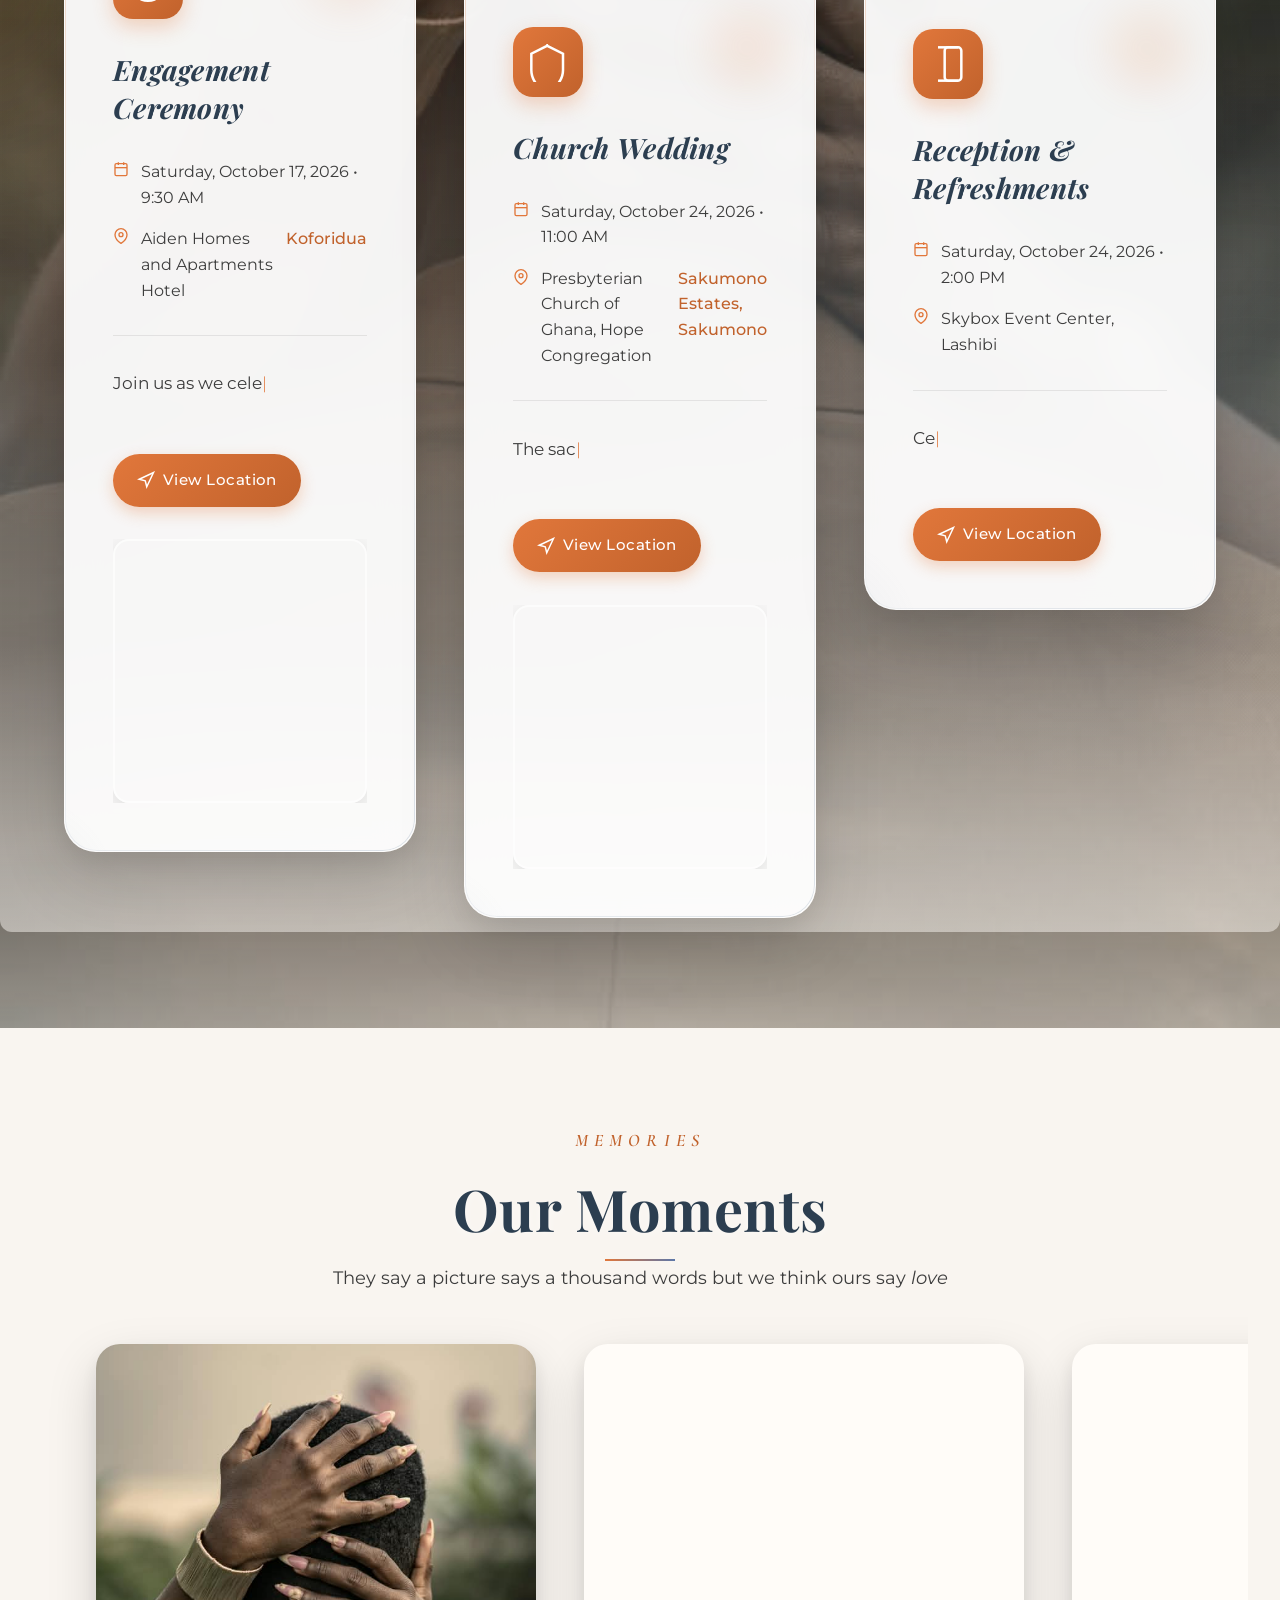
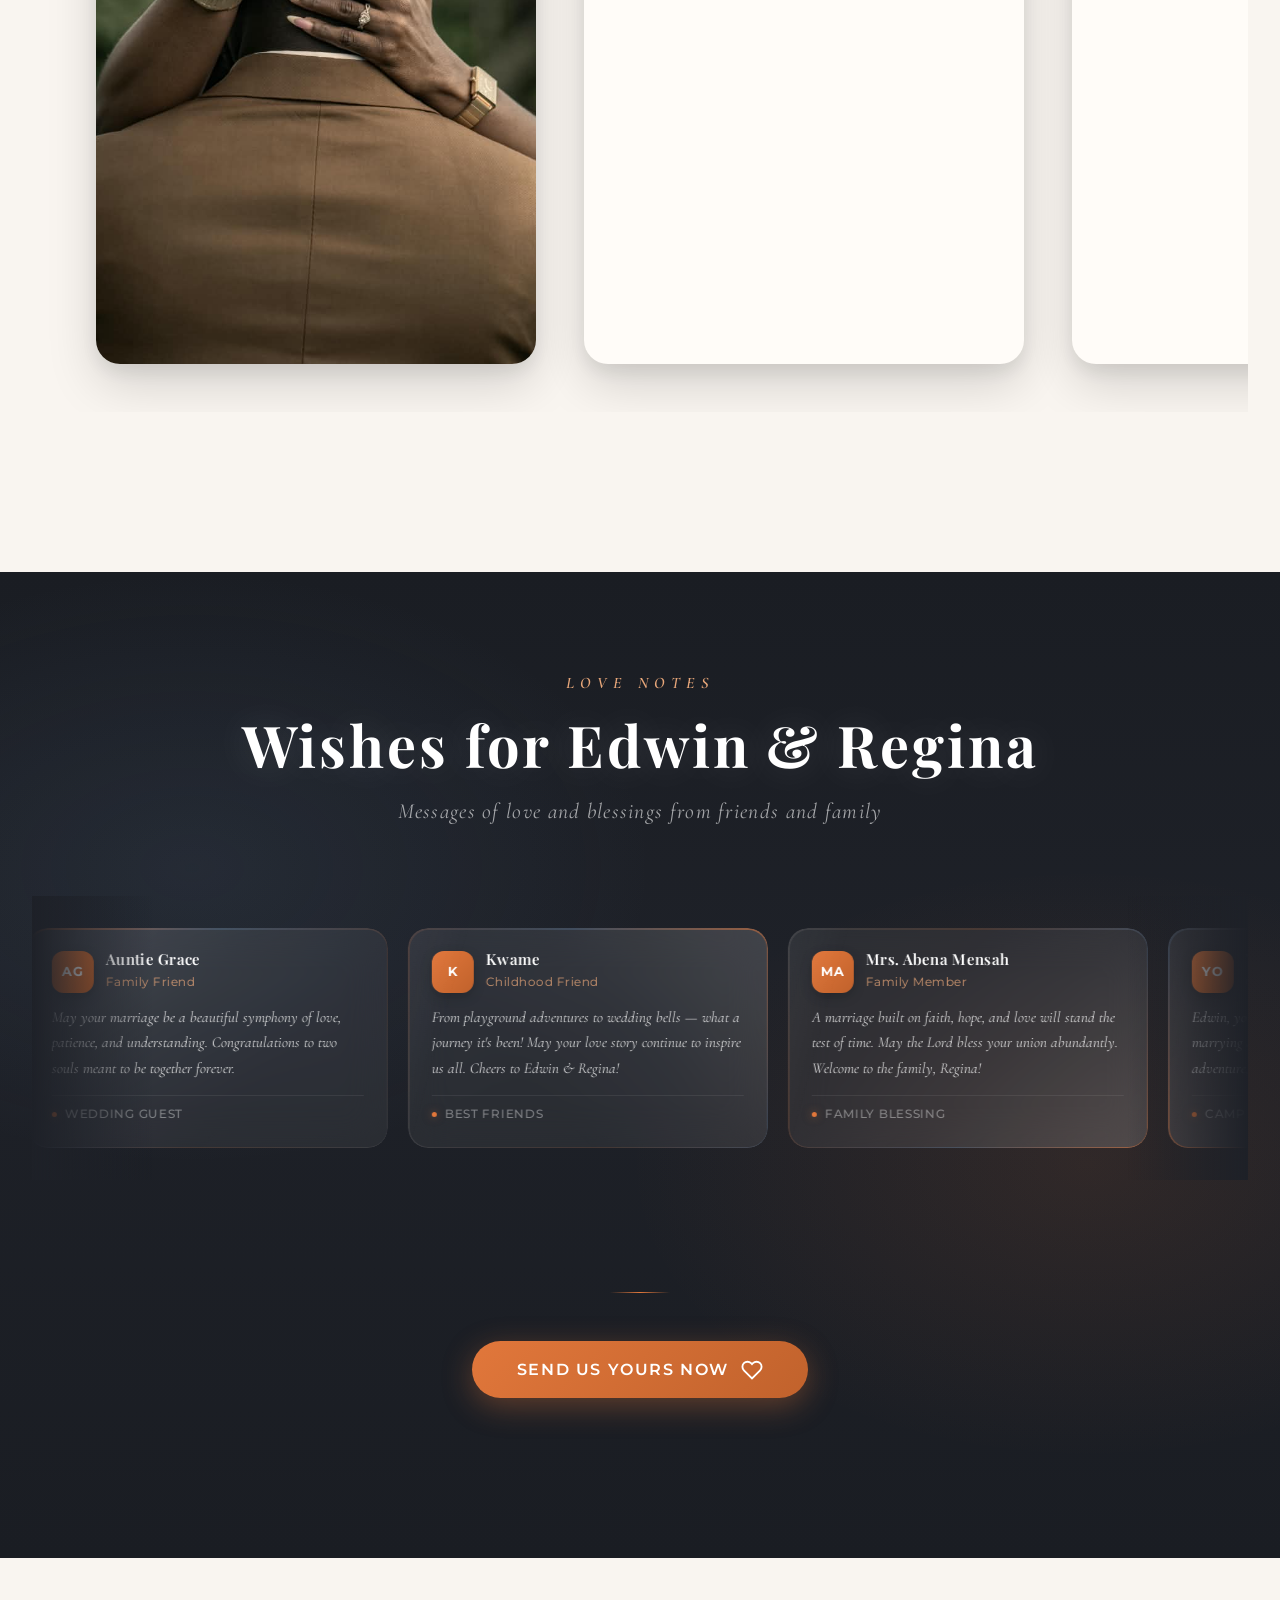
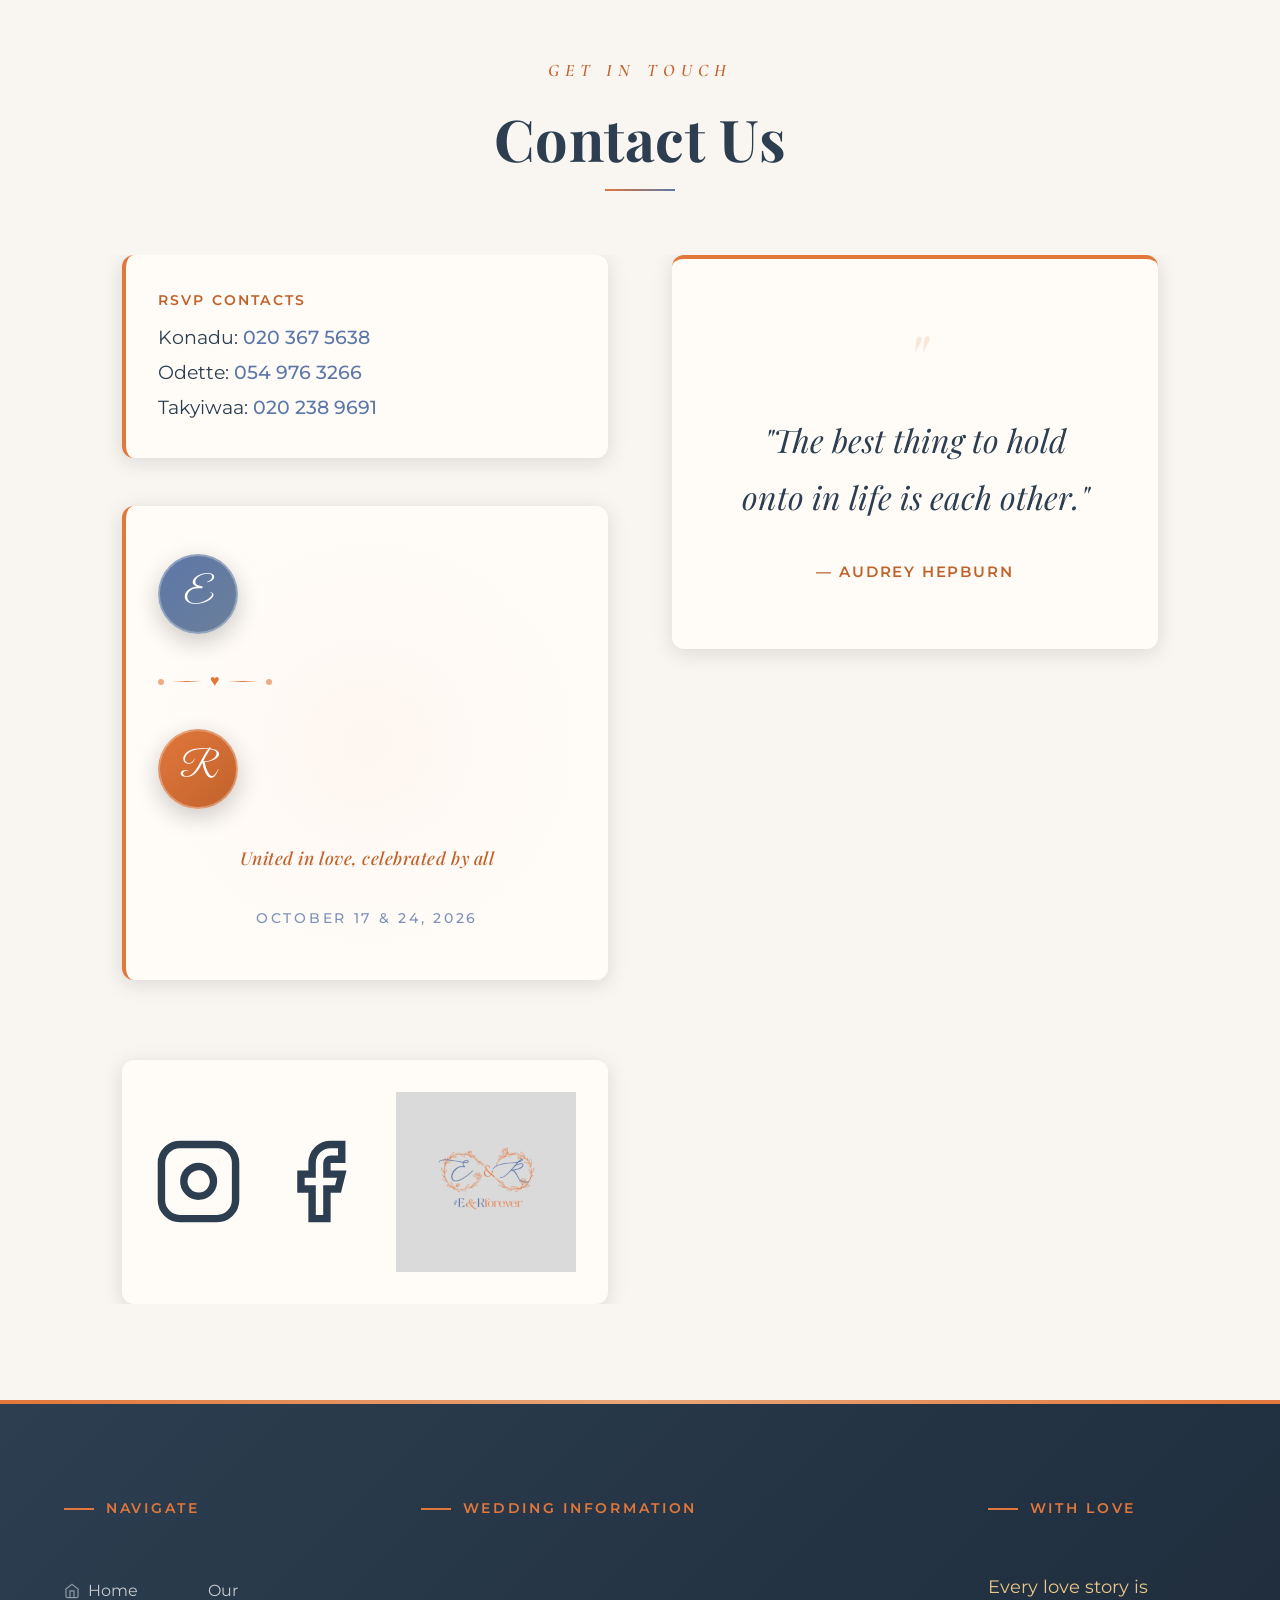
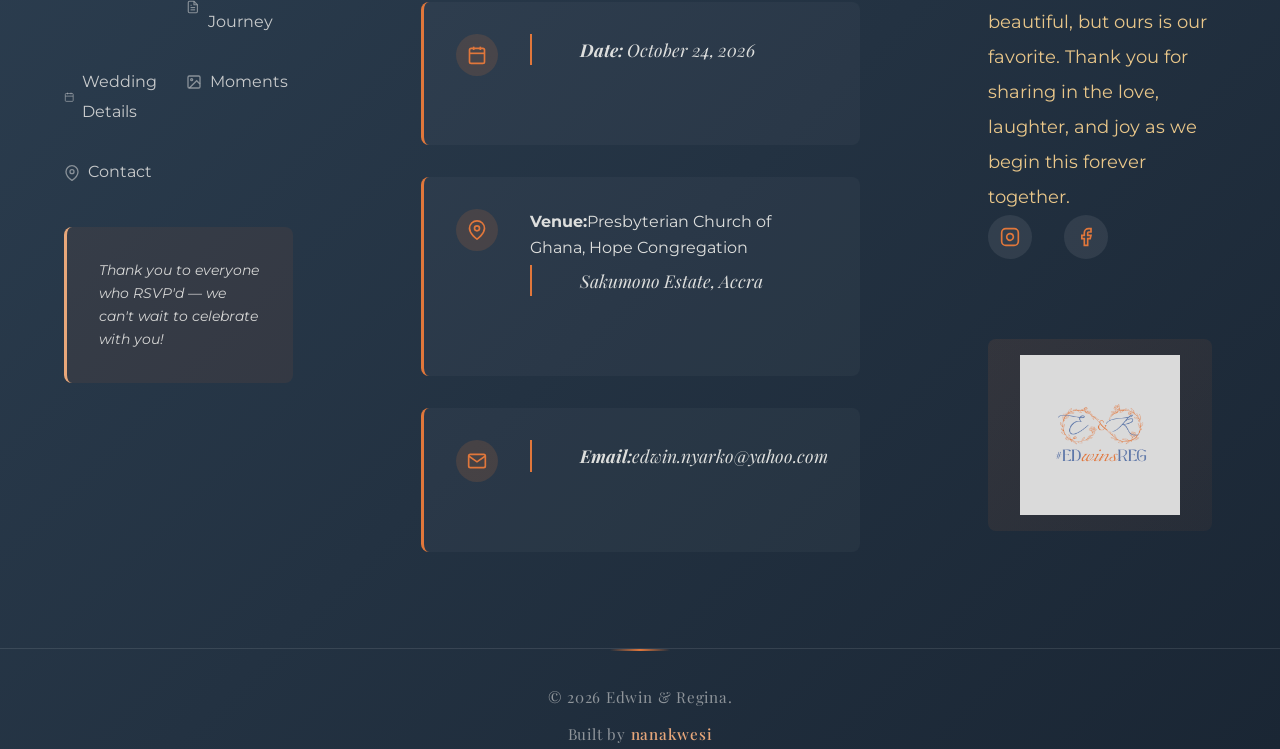
==== commit 86de7c93: "Disable RSVP section (RSVP closed)" ====
--- a/index.html
+++ b/index.html
@@ -40,7 +40,7 @@
                 <li><a href="#journey" class="nav-link">Our Journey</a></li>
                 <li><a href="#details" class="nav-link">Wedding Details</a></li>
                 <li><a href="#moments" class="nav-link">Moments</a></li>
-                <li><a href="#rsvp" class="nav-link">RSVP</a></li>
+                <!-- <li><a href="#rsvp" class="nav-link">RSVP</a></li> -->
                 <li><a href="#contact" class="nav-link">Contact</a></li>
             </ul>
         </div>
@@ -54,7 +54,7 @@
             <li><a href="#journey" class="mobile-nav-link">Our Journey</a></li>
             <li><a href="#details" class="mobile-nav-link">Wedding Details</a></li>
             <li><a href="#moments" class="mobile-nav-link">Moments</a></li>
-            <li><a href="#rsvp" class="mobile-nav-link">RSVP</a></li>
+            <!-- <li><a href="#rsvp" class="mobile-nav-link">RSVP</a></li> -->
             <li><a href="#contact" class="mobile-nav-link">Contact</a></li>
         </ul>
     </div>
@@ -634,8 +634,8 @@
         <button class="lightbox-next" aria-label="Next image">&rsaquo;</button>
     </div>
 
-    <!-- RSVP Section -->
-    <section id="rsvp" class="rsvp">
+    <!-- RSVP Section (disabled - RSVP closed) -->
+    <section id="rsvp" class="rsvp" style="display: none;">
         <div class="section-header">
             <span class="section-label"> join us </span>
             <h2 class="section-title">RSVP</h2>
@@ -977,10 +977,10 @@
                     <li><a href="#journey"><svg xmlns="http://www.w3.org/2000/svg" width="16" height="16" viewBox="0 0 24 24" fill="none" stroke="currentColor" stroke-width="2"><path d="M14 2H6a2 2 0 0 0-2 2v16a2 2 0 0 0 2 2h12a2 2 0 0 0 2-2V8z"></path><polyline points="14 2 14 8 20 8"></polyline><line x1="16" y1="13" x2="8" y2="13"></line><line x1="16" y1="17" x2="8" y2="17"></line><polyline points="10 9 9 9 8 9"></polyline></svg> Our Journey</a></li>
                     <li><a href="#details"><svg xmlns="http://www.w3.org/2000/svg" width="16" height="16" viewBox="0 0 24 24" fill="none" stroke="currentColor" stroke-width="2"><rect x="3" y="4" width="18" height="18" rx="2" ry="2"></rect><line x1="16" y1="2" x2="16" y2="6"></line><line x1="8" y1="2" x2="8" y2="6"></line><line x1="3" y1="10" x2="21" y2="10"></line></svg> Wedding Details</a></li>
                     <li><a href="#moments"><svg xmlns="http://www.w3.org/2000/svg" width="16" height="16" viewBox="0 0 24 24" fill="none" stroke="currentColor" stroke-width="2"><rect x="3" y="3" width="18" height="18" rx="2" ry="2"></rect><circle cx="8.5" cy="8.5" r="1.5"></circle><polyline points="21 15 16 10 5 21"></polyline></svg> Moments</a></li>
-                    <li><a href="#rsvp"><svg xmlns="http://www.w3.org/2000/svg" width="16" height="16" viewBox="0 0 24 24" fill="none" stroke="currentColor" stroke-width="2"><path d="M4 4h16c1.1 0 2 .9 2 2v12c0 1.1-.9 2-2 2H4c-1.1 0-2-.9-2-2V6c0-1.1.9-2 2-2z"></path><polyline points="22,6 12,13 2,6"></polyline></svg> RSVP</a></li>
+                    <!-- <li><a href="#rsvp">RSVP (closed)</a></li> -->
                     <li><a href="#contact"><svg xmlns="http://www.w3.org/2000/svg" width="16" height="16" viewBox="0 0 24 24" fill="none" stroke="currentColor" stroke-width="2"><path d="M21 10c0 7-9 13-9 13s-9-6-9-13a9 9 0 0 1 18 0z"></path><circle cx="12" cy="10" r="3"></circle></svg> Contact</a></li>
                 </ul>
-                <p class="footer-note">Please RSVP by October 1st, 2026. We can't wait to celebrate with you!</p>
+                <p class="footer-note">Thank you to everyone who RSVP'd — we can't wait to celebrate with you!</p>
             </div>
 
             <div class="footer-section footer-info">
